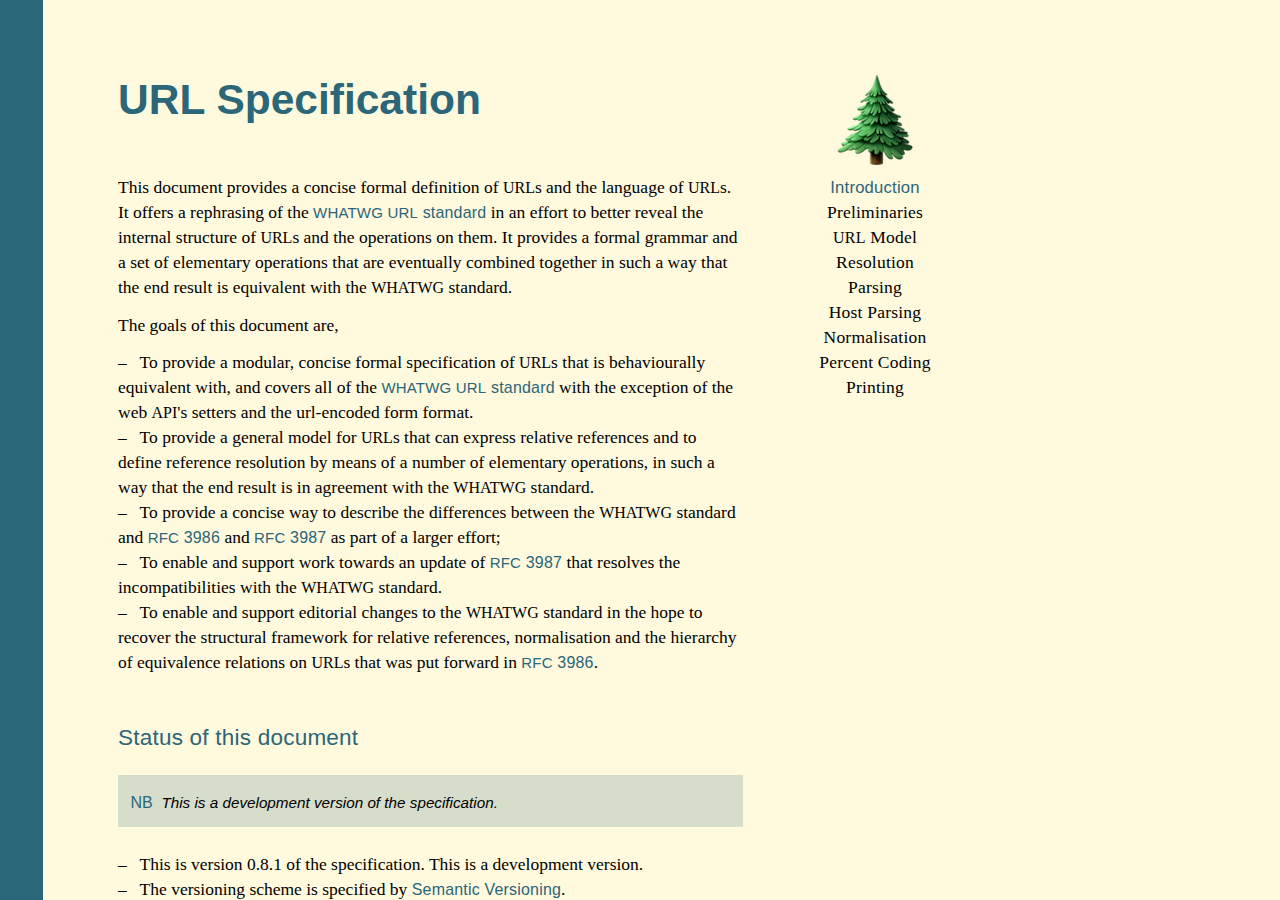
==== index.html @ 87f45e00 "Combine the loose and the strict URL grammar" ====
<!DOCTYPE html>
<html lang="en" class="-debug">
<head>
  <meta charset="utf-8">
  <meta http-equiv="x-ua-compatible" content="ie=edge">
  <meta name="viewport" content="initial-scale=1, shrink-to-fit=no, user-scalable=no">
  <title>URL Specification</title>
  <link rel="stylesheet" href="style/base.css">
  <link rel="stylesheet" href="style/style.css">
  <script src="lib/specurl.min.js"></script>
  <script src="scripts/main.js"></script>
</head>
<body>


<header>
  <hgroup>
    <h2 class=toc-exclude><!----></h2>
  </hgroup>
</header>


<div id=tools>
  <div id=menu>
    <a id=icon href=#url-specification>🌲</a>
    <ul>
      <li><a href=#url-specification>Introduction</a></li>
      <li><a href=#preliminaries>Preliminaries</a></li>
      <li><a href=#url-model><span class=url>URL</span> Model</a></li>
      <li><a href=#reference-resolution >Resolution</a></li>
      <li><a href=#parsing>Parsing</a></li>
      <li><a href=#host-parsing >Host Parsing</a></li>
      <li><a href=#equivalences-and-normalisation >Normalisation</a></li>
      <li><a href=#percent-coding >Percent Coding</a></li>
      <li><a href=#printing>Printing</a></li>
    </ul>
  </div>
  <div id=tooltip></div>
</div>


<main>
<article>
<h1 id=url-specification>URL Specification</h1>


<!----------------------------->
<section class=-short>
<h2 class=toc-exclude style=display:none>URL Specification</h2>
<!----------------------------->
  <p>
    This document provides a concise formal definition of <span class=url>URL</span>s and
    the language of <span class=url>URL</span>s. It offers a rephrasing of the 
    <a href="https://url.spec.whatwg.org/"><abbr class=-caps>WHATWG URL</abbr>
      standard</a> in an effort to better reveal the internal structure of 
    <span class=url>URL</span>s and the operations on them.
    It provides a formal grammar and a set of elementary operations that are eventually
    combined together in such a way that the end result is equivalent with the
    <abbr class=-caps>WHATWG</abbr> standard. 

  <p class=-inbetween>
    The goals of this document are,

  <ul class=-prose>
    <li>
      To provide a modular, concise formal specification of
      <span class=url>URL</span>s that is behaviourally equivalent with, and 
      covers all of the <a href="https://url.spec.whatwg.org/"
      ><abbr class=-caps>WHATWG URL</abbr> standard</a> with the exception of
      the web <abbr class=-caps>API</abbr>'s setters and the url-encoded
      form format.
    <li>
      To provide a general model for <span class=url>URL</span>s that can
      express relative references and to define reference resolution by means
      of a number of elementary operations, in such a way that the end result is 
      in agreement with the <abbr class=-caps>WHATWG</abbr> standard.
    <li>
      To provide a concise way to describe the differences between the
      <abbr class=-caps>WHATWG</abbr> standard and 
      <a href="https://tools.ietf.org/html/rfc3986"><abbr class=-caps>RFC</abbr> 3986</a>
      and
      <a href="https://tools.ietf.org/html/rfc3987"><abbr class=-caps>RFC</abbr> 3987</a>
      as part of a larger effort;
    <li>
      To enable and support work towards an update of
      <a href="https://tools.ietf.org/html/rfc3987"><abbr class=-caps>RFC</abbr> 3987</a>
      that resolves the incompatibilities with the <abbr class=-caps>WHATWG</abbr> standard.
    <li>
      To enable and support editorial changes to the 
      <abbr class=-caps>WHATWG</abbr> standard in the hope to recover the
      structural framework for relative references, normalisation and the hierarchy of 
      equivalence relations on <span class=url>URL</span>s that was put forward in 
      <a href="https://tools.ietf.org/html/rfc3986"><abbr class=-caps>RFC</abbr> 3986</a>.
    <!-- <li>
      To provide the authors of the <abbr class=-caps>WHATWG</abbr> standard
      with a support document that is useful to them in their efforts to
      understand and standardise the behaviour of web browsers. -->
  </ul>
</section>


<!----------------------------->
<section class=-short>
<h2 class=toc-exclude>Status of this document</h2>
<!----------------------------->
  <p class=note>
    This is a development version of the specification. 

  <ul>
    <li>
      This is version 0.8.1 of the specification. This is a development 
      version. 
    <li>
      The versioning scheme is specified by
      <a href="https://semver.org/spec/v2.0.0.html">Semantic Versioning</a>.
    <li>
      This document is licensed under a
      <a href="https://creativecommons.org/licenses/by-sa/2.0/">
      Creative Commons - <abbr class=-caps>CC BY-SA</abbr> 2.0</a> license. 
    <li>
      The development of this specification can be discussed on
      <a href="https://github.com/alwinb/url-specification">GitHub</a>. 
    <li>
      There is a <a href="https://github.com/alwinb/spec-url">reference implementation</a>
      to accompany this specification. 
    <li>
      The reference implementation currently passes 630 out of the 632
      <span class=url>URL</span> constructor tests from the
      <a href=https://web-platform-tests.org>web-platform-tests</a>.
  </ul>
</section>


<!----------------------------->
<section class=-short>
<h2 class=toc-exclude>Structure of this document</h2>
<!----------------------------->
  <p>
    As of this writing, this document has a compact format that is focused specifically on
    the definition and specification of <span class=url>URL</span>s and operations on
    <span class=url>URL</span>s.

  <p class=-inbetween>
    The sections are laid out as follows.
  <ul id=toc>
    <!-- auto generated -->
  </ul>
</section>


<!----------------------------->
<section><h2>Preliminaries</h2>
<!----------------------------->
  <p>
    This section introduces basic concepts and notational conventions which are used
    throughout the rest of this document. 

  <h4>Sequences</h4>
  <p>
    This specification uses an algebraic notation for <i>sequence</i>s
    that makes no distinction between one-element sequences and their first
    element. It uses the following notation:

  <div class="dfn-scope -inbetween">
    <ul>
      <li>
        <dfn style=display:none>sequence</dfn>
        The empty sequence is denoted by ε. 
      <li>
        The concatenation of two sequences <var>S</var> and <var>T</var> is
        denoted by <var>S</var>・<var>T</var>. 
    </ul>

    <p style=margin-top:-.5rem>
      Furthermore, the notation
      <var>e</var> <b>:</b> <var>T</var> is used to denote the concatenation of a
      single-element <var>e</var> in front of a sequence <var>T</var>. 
  </div>    


  <p>
    The notation <var>e</var> <b>:</b> <var>T</var> may be used to inductively specify
    operations on sequences. For example, the length of a sequence is defined by 
    <dfn class=noindex>length</dfn> ε = 0 and
    <dfn class=noindex>length</dfn> (<var>e</var> <b>:</b> <var>T</var>) = 
    1 + <i>length</i> <var>T</var>.

  <p style=margin-top:-.5rem>
    Parentheses are used for disambiguation and as visual aides. Paired 
    parentheses are not part of a sequence-constructing operation. 

  <div class="dfn-scope +br">
    <h4>Components</h4>
    <p>
      <dfn style=display:none>type</dfn>
      The word <dfn>component</dfn> is used throughout this document to mean a
      tagged value, denoted by (<var>type</var> <var>value</var>), where
      <var>type</var> is taken from a predefined set of
      <dfn>component-type</dfn>s.
    The <i class=noindex>value</i> of a component may be a <i class=common>sequence</i>
    of components itself, in which case the component may be referred to as a
    <dfn>compound-component</dfn> for clarity.
    <!--and the components present in its value may be referred to as
    <dfn>sub-component</dfn>s.-->
    <!-- add to dfn index -->
    <!-- TODO I want to be able to add alt-name attributes to the dfn tags-->
    <div style=display:none><dfn>value</dfn></div>
  </div>
  <p>
    Both <i>component-type</i>s and their corresponding <i>component</i>-constructing operator are
    typeset in boldface. For example, <b class=noindex>scheme</b> denotes a <i>component-type</i>,
    whilst (<b class=noindex>scheme</b> <var>value</var>) denotes a
    <b class=noindex>scheme</b>-<i>component</i>. 
    Again, parentheses are used to disambiguate and as visual aides. They are not part of
    the <i class=common>component</i>-constructing operator. 
  <p>
    When a collection of <i class=common>component</i>s contains exactly one
    <i class=common>component</i> for a given <i class=common>component-type</i>,
    then the <i class=common>type</i> may be used as a reference to the
    <i class=common>component</i>'s
    <i class=common>value</i>. For example, given a <i class=common>sequence</i> of
    <i class=common>component</i>s
    S := (<b class=noindex>dir</b> <var>x</var>・<b
       class=noindex>file</b> <var>y</var>・<b 
       class=noindex>query</b> 
    <var>z</var>), the phrase
    &ldquo;the <b class=noindex>query</b> of S&rdquo; identifies the
    <i class=common>value</i> <var>z</var> whereas the phrase &ldquo;the
    <b class=noindex>query</b> <i class=common>component</i> of
    S&rdquo; identifies (<b class=noindex>query</b> <var>z</var>).


  <h4>Strings and Code-Points</h4>
    <p class=-br>
      For the purpose of this specification,
    <ul class=dfn-scope>
      <li>
        A <dfn>string</dfn> is a <i class=common>sequence</i> of
        <i>character</i>s.
      <li>
        A <dfn>character</dfn> is a single
        <a href="https://www.unicode.org/versions/latest/">Unicode</a>
        <i>code point</i>.
      <li>
        A <dfn>code point</dfn>, is a natural number
        <var>n</var> &lt; 17 × 2<sup>16</sup>.
      <li>
        The <dfn>empty string</dfn> is a <i class=common>sequence</i> of zero
        code points. It is denoted by ε. 
    </ul>
    <p>
      Code points are denoted by a number in <em>hexadecimal</em> notation
      preceded by <b class=noindex>u+</b>, in boldface. In addition, code points
      that correspond to <i class=common>printable <abbr
        class=-caps>ASCII</abbr> characters</i> are
      often denoted by their corresponding glyph, typeset in monospace and on a
      screened background.
      For example, <b>u+41</b> and <code>A</code> denote the same
      code point. Strings that contain only
      <i class=common>printable <abbr class=-caps>ASCII</abbr> characters</i>
      are often denoted as a connected sequence of glyphs, typeset likewise.
    <p>
      The <dfn class=common>printable <abbr
        class=-caps>ASCII</abbr> characters</dfn> are
      codepoints in the range <b>u+20</b> to <b>u+7E</b>, inclusive. Note that
      this includes the space <i class=common>character</i> <b>u+20</b>.


  <div class=dfn-scope>
  <h4>Character Sets</h4>
  <p>
    A <dfn>character-set</dfn> is a set of <i>character</i>s. 
    A <dfn>character-range</dfn> is the largest <i class=common>character-set</i> that
    includes a given least <i class=common>character</i> <var>c</var> and a greatest
    <i class=common>character</i> <var>d</var>.
    Such a <i>character-range</i> is denoted by
    <span class=-nowrap>{ <var>c</var>–<var>d</var> }.</span> 
    The union of e.g. <span class=-nowrap>{ <var>a</var>–<var>b</var> }</span>
    and <span class=-nowrap>{ <var>c</var>–<var>d</var> }</span>, is denoted by
    <span class=-nowrap>{ <var>a</var>–<var>b</var>, <var>c</var>–<var>d</var> }</span>,
    and this notation is generalised to <var>n</var>-ary unions. 
    Common <i class=common>character-set</i>s that are used throughout this document
    are defined below: 
  </div>

  <table class="grammar">
    <tr>
      <td><dfn>any</dfn> 
      <td> := 
      <td class=-nowrap> { <b>u+0</b>–<b>u+10FFFF</b> }
    <tr>
      <td><dfn>control-c0</dfn> 
      <td> := 
      <td class=-nowrap> { <b>u+0</b>–<b>u+1F</b> }
    <tr>
      <td><dfn>c0-space</dfn> 
      <td> := 
      <td class=-nowrap> { <b>u+0</b>–<b>u+20</b> }
    <tr>
      <td><dfn>printable-<abbr class=-caps>ASCII</abbr></dfn>
      <td> := 
      <td> { <b>u+20</b>–<b>u+7E</b> } — i.e. { <code><span 
        style=width:1ch;display:inline-block;padding:0> </span></code>–<code>~</code> }
    <tr>
      <td><dfn>octal-digit</dfn> 
      <td> := 
      <td class=-nowrap>{ <code>0</code>–<code>7</code> }
    <tr>
      <td><dfn>digit</dfn> 
      <td> := 
      <td class=-nowrap> { <code>0</code>–<code>9</code> }
    <tr>
      <td><dfn>hex-digit</dfn> 
      <td> := 
      <td><span class=-nowrap>{ <code>0</code>–<code>9</code>, 
        <code>A</code>–<code>F</code>,  <code>a</code>–<code>f</code> }</span>
    <tr>
      <td><dfn>digit-nonzero</dfn> 
      <td> := 
      <td> { <code>1</code>–<code>9</code> }
    <tr>
      <td><dfn>alpha</dfn> 
      <td> := 
      <td class=-nowrap> { <code>A</code>–<code>Z</code>,
        <code>a</code>–<code>z</code> }
    <tr>
      <td><dfn>del-c1</dfn> 
      <td> := 
      <td> { <b>u+7F</b>–<b>u+9F</b> }
    <tr>
      <td><dfn>control-c1</dfn> 
      <td> := 
      <td class=-nowrap> { <b>u+80</b>–<b>u+9F</b> }
    <tr>
      <td><dfn>latin-1</dfn> 
      <td> := 
      <td class=-nowrap> { <b>u+A0</b>–<b>u+FF</b> }
    <tr>
      <td><dfn>surrogate</dfn> 
      <td> := 
      <td class=-nowrap> { <b>u+D800</b>–<b>u+DFFF</b> }
    <tr>
      <td><dfn>non-char</dfn> 
      <td> := 
      <td> { <b>u+FDD0</b>–<b>u+FDEF</b> }
        ∪ { <var>c</var> | <var>c</var> in <i>any</i> and
           (<var>c</var> + 2) <b class=op>mod</b> 2<sup>16</sup>  ≤  1 }
    <tr>
      <td><dfn>base-char</dfn>
      <td> := 
      <td> <i>any</i> \ <i>control-c0</i> \ <i>del-c1</i> \ <i>surrogate</i> \ <i>non-char</i>
  </table>


  <h4>Grammars</h4>
  <p>
    The notation <var>name</var> ::= <var>expression</var> is used to define
    a production rule of a grammar, where the <dfn>expression</dfn> uses
    square brackets ( [ … ] ) <strong>for optional rules</strong>, a postfix
    star ( * ) for zero-or-more, a postfix plus ( + ) for one-or-more, an infix
    vertical line ( | ) for alternatives, monospaced type for literal
    <i class=common>string</i>s
    and an epsilon ( ε ) for the empty string. Parentheses are used for 
    grouping and disambiguation. 


  <h4>Pattern Testing</h4>
  <p>
    The shorthand notation <var>string</var> :: <var>rule</var> is used to
    express that a <i class=common>string</i> <var>string</var> can be
    generated by the production rule <var>rule</var> of a given grammar.
    <br>Likewise, the notation 
    <var>string</var> :: <var>expression</var> is used to express that 
    <var>string</var> can be generated by <var>expression</var>.

</section>


<!------------------------>
<section><h2>URL Model</h2>
<!------------------------>
<p>
  An <i><span class=url>URL</span></i> is a sequence of components that is
  subject to a number of additional constraints. The ordering of the components 
  in the sequence is analogous to the hierarchical syntax of an 
  <abbr class=-caps>URI</abbr> as described
  in <a href="https://tools.ietf.org/html/rfc3986#section-1.2.3">Hierarchical
  Identifiers</a> in <abbr class=-caps>RFC</abbr> 3986.
<p>
  It is important to stress the distinction between an
   <i><span class=url>URL</span></i> and an
   <i><span class=url>URL</span>-string</i>.
<br>
  <span class=dfn-scope>
    An <i class=url>URL</i> is a <em>structure</em>, indeed a special
    sequence of components, whereas an <dfn><span class=url>URL</span>-string</dfn>
    is a special kind of <i>string</i> that <em>represents</em> an
    <i class=url>URL</i></span>. Conversions between <i class=url>URL</i>s
  and <i class=common><span class=url>URL</span>-string</i>s are described in
  the sections <a href="#parsing">Parsing</a>
  and <a href="#printing">Printing</a>.

  <div class="dfn-scope +br">
  <h4>URL</h4>
    <p>
      An <dfn class=url>URL</dfn> is a <i>sequence</i> of
      <i>component</i>s that occur in ascending order by <i>component-type</i>,
      where <i class=noindex>component-type</i> is taken from
      the ordered set: 
    <p class="-center">
      <b>scheme</b> &lt; <b>authority</b> &lt; <b>drive</b>
      &lt; <b>path-root</b> &lt; <b>dir</b> &lt; <b>file</b>
      &lt; <b>query</b> &lt; <b>fragment</b>.
    <ul>
      <li>
        An <i class=url>URL</i> contains at most one
        <i class=common>component</i> per <i class=common>type</i>, 
        except for <b>dir</b> <i class=common>component</i>s, of which it may have
        any finite amount.
      <li class=dfn-scope><dfn style=display:none>path-root-constraint</dfn>
        If an <i class=url>URL</i> has an <b>authority</b> or a
        <b>drive</b> <i class=common>component</i>, and it has a <b>dir</b> or a
        <b>file</b> component, then it also has a <b>path-root</b>
        <i class=common>component</i>.
    </ul>
    </div>

    <div class="dfn-scope +br">
    <h4>Authority</h4>
    <p class=-br>
      An <dfn>Authority</dfn><dfn style=display:none>authority</dfn>
      is a sequence of components ordered by their type, taken from the ordered set:

    <p class="-center">
      <b>username</b> &lt; <b>password</b> &lt; <b>host</b> &lt; <b>port</b>.
    </div>

    <ul>
      <li>
        Authorities have at most one <i class=common>component</i> per
        <i class=common>type</i>.
      <li>
        If an Authority has a <b>password</b> <i class=common>component</i> then it
        also has a <b>username</b> <i class=common>component</i>.
      <li>
        If an Authority has a <b>username</b> or a <b>port</b>
        <i class=common>component</i> then it also has a <b>host</b>
        <i class=common>component</i>.
    </ul>

  <div class="dfn-scope +br">
    <h4>Host</h4>
    <p>
      A <dfn>Host</dfn> is either:
    <div><ul class=-inline>
      <li>
        An ipv6-address,
      <li>
        an opaque-host,
      <li>
        an ipv4-address, or
      <li>
        a domain-name.
    </ul></div>
  </div>

    <h4>URL components</h4>
    <p>
      Whenever present, the <i class=common>component</i>s of an <span class=url>URL</span>
      are subject to the following constraints:

    <ul>
      <li class=dfn-scope>
        <dfn style=display:none><b>scheme</b>-string</dfn>
        The <dfn><b>scheme</b></dfn> of an <i class=url>URL</i>
        is a <i class=common>string</i>
        <span class=rule><var>scheme</var> :: <i>alpha</i> (<i>alpha</i>
          | <i>digit</i> | <code>+</code> | <code>-</code>
          | <code>.</code>)*</span>.
      <li class=dfn-scope>
        The <dfn><b>authority</b></dfn> of an <i class=url>URL</i>
        is
        an <i>Authority</i>.
      <li class=dfn-scope>
        The <dfn><b>path-root</b></dfn> of an <i class=url>URL</i>
        is the <i class=common>string</i> <code>/</code>. 
      <li class=dfn-scope>
        The <dfn><b>drive</b></dfn> of an <i class=url>URL</i>
        is a
        <i class=common>string</i> <span class=-nowrap><var>drive</var> ::
          <i>alpha</i> (<code>:</code> | <code>|</code>)</span>.
      <li class=dfn-scope>
        The <dfn><b>file</b></dfn> of an <i class=url>URL</i>
        is a nonempty <i class=common>string</i>.
      <!-- <li>
        For all other components present, the components&rsquo; values are
        <i class=common>string</i>s. -->
      <li class=dfn-scope>
        The <dfn><b>host</b></dfn> of an <i>Authority</i> is a <i>Host</i>.
      <li class=dfn-scope>
        The <dfn><b>port</b></dfn> of an <i>Authority</i> is either ε 
        or a natural number <var>n</var> &lt; 2<sup>16</sup>.
      <li class=dfn-scope>
        For all other <i class=common>component</i>s present, the
        <i class=common>component</i>s' <i class=common>value</i>s
        are <i class=common>string</i>s.
    </ul>

    <ul style=display:none>
      <li class=dfn-scope>
        A <dfn><b>dir</b></dfn> component is a component (<b>dir</b> <var>name</var>)
        where <var>name</var> is a string.
      <li class=dfn-scope>
        The <dfn><b>query</b></dfn> of an <i class=url>URL</i>,
        is a string.
      <li class=dfn-scope>
        The <dfn><b>fragment</b></dfn> of an <i class=url>URL</i>,
        is a string.
    </ul>





  <h3>Types and Shapes</h3>

  <p>
    There is a further categorisation of <i class=url>URL</i>s that is used in 
    several of the operations that will be defined later. 

  <div class="dfn-scope +br">
  <h4>Web-URL</h4>
    <p class=-br>
      A <dfn>web-<span class=url>URL</span></dfn> is an
      <i class=url>URL</i> that has a <i>web-<b>scheme</b></i>.
      <!-- A <dfn>non-special <span class=url>URL</span></dfn> is an
      <span class=url>URL</span> that is not <i>special</i>. -->
      A <dfn>web-<b>scheme</b></dfn> is a <i class=common>string</i>
      <var>scheme</var> such that
      (lowercase <var>scheme</var>) :: <span class=rule>
        <code>http</code> | <code>https</code> | <code>ws</code> |
        <code>wss</code> | <code>ftp</code></span>.
  </div>

  <div class="dfn-scope +br">
  <h4>File-URL</h4>
    <p>
      A <dfn>file-<span class=url>URL</span></dfn> is an
      <i class=url>URL</i> that has a <i>file-<b>scheme</b></i>.
      A <dfn>file-<b>scheme</b></dfn> is a <i class=common>string</i>
      <var>scheme</var> such that
      <span class=rule>(lowercase <var>scheme</var>) :: <code>file</code></span>. 
  </div>


  <h3>Additional Constraints</h3>
    <p class=-br>
      If an <i class=url>URL</i> <var>url</var> has a <b>scheme</b> then 
      it is subject to two additional constraints:
    <ul>
      <li>
        If <var>url</var> is <strong>not</strong> a
        <i>file-<span class=url>URL</span></i> 
        then it must not have a <b>drive</b> <i class=common>component</i>.
      <li>
        If <var>url</var> <strong>is</strong> a 
        <i>file-<span class=url>URL</span></i>, and it has an <b>authority</b>,
        then it must either be empty or it must consist of a <b>host</b> component
        only.
    </ul>

  <h4>Valid URL</h4>
  <p>
    There is an additional number of soft constraints that must be met for
    an <i class=url>URL</i> in order to be called <dfn>valid</dfn>. 
    However, implementations must tolerate <i><span class=url>URL</span></i>s
    that are not <i>valid</i> as an error recovery strategy.
  <ul>
    <li>
      A valid <i class=url>URL</i> must not have a <b>username</b> or a
       <b>password</b> component. 
    <li>
      A valid <i class=url>URL</i> must not contain <i class=common>component</i>s
      that have <i class=common>value</i>s that contain
      invalid percent-encode sequences. 
  </ul>
  <p>
    Note that arbitrary <i class=common>code point</i>s are allowed in
    <i class=common>component</i> <i class=common>value</i>s
    unless explicitly specified otherwise. The restrictions on the code points
    in an <i><span class=url>URL</span>-string</i> and the definition of a
    <i>valid <span class=url>URL</span>-string</i> is discussed in 
    the <a href=#parsing>Parsing</a> section.

</section>


<!----------------------------------->
<section><h2>Reference Resolution</h2>
<!----------------------------------->

  <p>
    This section defines reference resolution operations that are analogous to the
    algorithms that are described in the chapter
    <a href="https://tools.ietf.org/html/rfc3986#section-5">Reference Resolution</a> of
    <abbr class=-caps>RFC</abbr> 3986. The operations that are defined in this section are
    used in a subsequent section to define a <em>parse-resolve-and-normalise</em>
    operation that accurately describes the behaviour of the
    &lsquo;<a href="https://url.spec.whatwg.org/#concept-basic-url-parser">basic
    <span class=url>URL</span> parser</a>&rsquo; as defined in the 
    <abbr class=-caps>WHATWG URL</abbr> standard.
  <p>
    Reference resolution as defined in this section does not involve
    <i><span class=url>URL</span>-string</i>s. It operates on <i class=url>URL</i>s as
    defined in the <a href=#url-model><span class=url>URL</span> Model</a> section above.
    In contrast with <abbr class=-caps>RFC</abbr> 3986 and with the
    <abbr class=-caps>WHATWG</abbr> standard, it does <strong>not</strong> do additional
    normalisation, which is relegated to the section
    <a href=#equivalences-and-normalisation>Equivalences and Normalisation</a> instead.


  <h3>Order and Prefix operations</h3>

  <p>
    A property that is particularly useful is the <i>order</i> of an <i class=url>URL</i>.
    Colloquially, the <i class=common>order</i> is the
    <i class=common>type</i> of the first <i class=common>component</i>
    of an <i class=url>URL</i>. The <i class=common>order</i>
    may be used as an argument to specify various prefixes of an
    <i class=url>URL</i>.

  <div class="dfn-scope +br">
  <h4>The Order of an <span class=url>URL</span></h4>
    <p class=-br>
      The <dfn>order</dfn> of an <i class=url>URL</i> (<dfn class=fn>ord</dfn>
      <var>url</var>) is
      defined to be:
    <ul>
      <li>
        <b>fragment</b> if <var>url</var> is the empty <i class=url>URL</i>.
      <li>
        The <i class=common>type</i> of its first <i class=common>component</i>
        otherwise.
    </ul>

  <h4>Order-Limited Prefix</h4>
    <p class=-br>
      The <dfn>order-limited prefix</dfn>
      (<var>url</var> <dfn class=op>upto</dfn> <var>order</var>)
      is defined to be <br>
      the <em>shortest</em> prefix of <var>url</var> that contains:
      <ul>
        <li>
          all <i class=common>component</i>s of <em>url</em> with a
          <i class=common>type</i> strictly
          smaller than <var>order</var> and
        <li>
          all <b>dir</b> <i class=common>component</i>s with a
          <i class=common>type</i> weakly smaller
          than <var>order</var>.
    </ul>
  </div>


  <h3>The Goto Operation</h3>

  <p>
    Based on the <i class=common>order</i> and the <i class=common>order-limited
    prefix</i> one can define a &ldquo;<i class=common>goto</i>&rdquo; operation that is
    analogous to the &ldquo;merge&rdquo; operation that is defined in the subsection
    <a href="https://tools.ietf.org/html/rfc3986#section-5.2.2">Transform References</a>
    of <abbr class=-caps>RFC</abbr> 3986.
    I have chosen the name &ldquo;goto&rdquo; to avert incorrect assumptions about
    commutativity. The operation is not commutative, but it is associative.

  <div class="dfn-scope">
  <h4>Goto</h4>
  <p>
    The <dfn>goto</dfn> operation
    <span class=-nowrap>(<var>url<sub>1</sub></var> <dfn class=op>goto</dfn>
     <var>url<sub>2</sub></var>)</span> is defined to return
     <br>
    the <em>shortest</em> <i class=url>URL</i> that has
    <var>url<sub>1</sub></var> <b class=fn>upto</b>
    (<b class=fn>ord</b> <var>url<sub>2</sub></var>) as a
    prefix and <var>url<sub>2</sub></var> as a postfix.
  </div>

  <h4>Goto Properties</h4>
  <p class=-br>
    The <i>goto</i> operation has a number of pleasing mathematical
    properties, as follows:
  <ul>
    <li>
      <i class=op>ord</i> (<var>url<sub>1</sub></var> <i class=op>goto</i>
        <var>url<sub>2</sub></var>) is the least type of
        {<i class=op>ord</i> <var>url<sub>1</sub></var>,
         <i class=op>ord</i> <var>url<sub>2</sub></var>}.
    <li>
      (<var>url<sub>1</sub></var> <i class=op>goto</i>
       <var>url<sub>2</sub></var>) <i class=op>goto</i>
       <var>url<sub>3</sub></var> = <var>url<sub>1</sub></var>
       <i class=op>goto</i> (<var>url<sub>2</sub></var> <i class=op>goto</i>
       <var>url<sub>3</sub></var>).
    <li>
      ε <i class=op>goto</i> <var>url<sub>2</sub></var> =
      <var>url<sub>2</sub></var>.
    <li>
      <var>url<sub>1</sub></var> <i class=op>goto</i> ε =
      <var>url<sub>1</sub></var> — if <var>url<sub>1</sub></var> does not
      have a <b>fragment</b>.
    <li>
      <var>url<sub>2</sub></var> is a postfix of (<var>url<sub>1</sub></var>
      <i class=op>goto</i> <var>url<sub>2</sub></var>).
  </ul>

  <p>
    Be aware that the <i>goto</i> operation does a bit more than 
    sequence concatenation. In some cases it creates a <b>path-root</b>
    component to satisfy the <i>path-root-constraint</i>
    of the <i class=url>URL</i> model. 
    For example, if <var>url<sub>1</sub></var> is the
    <i class=url>URL</i> represented by <code>//host</code> and <var>url<sub>2</sub></var>
    is the <i class=url>URL</i> represented by <code>foo/bar</code>
    then (<var>url<sub>1</sub></var> <i class=op>goto</i> <var>url<sub>2</sub></var>)
    is represented by <code>//host/foo/bar</code>, thus containing a <b>path-root</b> even
    though neither <var>url<sub>1</sub></var> nor <var>url<sub>2</sub></var> has one.
  </p>


  <h3>Forcing</h3>
  <p>
    There is an additional operation on <i class=url>URL</i>s that I have named <i>force</i>.
    The <i class=common>force</i> operation is used as a final step in the process of resolving a
    <i>web-<span class=url>URL</span></i> or a <i>file-<span class=url>URL</span></i>. 
    The operation ensures that the resulting <span class=url>URL</span> has a valid <b>authority</b>
    token and a <b>path-root</b> token. Note that it is possible for the force operation to fail for 
    <i>web-<span class=url>URL</span></i>s.
  </p>

  <div class="dfn-scope +br">
  <h4>Forced File URL</h4>
    <p class=-br>
      To <dfn>force</dfn> a <i>file-<span class=url>URL</span></i> <var>url</var>:
      <ul>
        <li>
          If <var>url</var> does not have an <b>authority</b> then set its
          <b>authority</b> component to (<b>authority</b> ε).
        <li>
          If <var>url</var> does not have a <b>drive</b> then set its 
          <b>path-root</b> component to (<b>path-root</b> <code>/</code>).
      </ul>
  </div>

  <div class="dfn-scope +br">
  <h4>Forced Web URL</h4>
    <p class=-br>
      To <dfn>force</dfn> a <i>web-<span class=url>URL</span></i>
      <var>url</var>:
      <ul>
        <li>
          Set the <b>path-root</b> component of <var>url</var> to
          (<b>path-root</b> <code>/</code>).
        <li>
          If <var>url</var> has an <b>authority</b> component and the
          <i>value</i> of the component is is not ε
          — then return.
        <li>
          Otherwise let <var>component</var> be the first <b>dir</b> or
          <b>file</b> <i class=common>component</i> whose value is not ε. 
          If no such <i class=common>component</i> exists, <strong>fail</strong>.
        <li> 
          Remove all <b>dir</b> or <b>file</b> <i class=common>component</i>s that
          precede <var>component</var> and remove <var>component</var> as well. 
        <li>
          Let <var>auth</var> be the <i>value</i> of <var>component</var> parsed as
          an <i>Authority</i> and set the <b>authority</b> of <var>url</var> to
          <var>auth</var>. If the value cannot be parsed as an <i>Authority</i>
          then <strong>fail</strong>.
      </ul>
  </div>

  <h4>Force Properties</h4>
  <p>
    The <i>force</i> operation lacks a number of nice properties with respect to the
    <i>goto</i> operation. The following equalities do not hold in general: 
  <table class=grammar>
    <tr>
      <td><i class=op>force</i> ((<i class=op>force</i> <var>url<sub>1</sub></var>)  
      <i class=op>goto</i>
      (<i class=op>force</i> <var>url<sub>2</sub></var>))
      <td> ≠ 
      <td><i class=op>force</i> (<var>url<sub>1</sub></var>  
      <i class=op>goto</i>
      <var>url<sub>2</sub></var>)
    <tr>
      <td><i class=op>force</i> ((<i class=op>force</i> <var>url<sub>1</sub></var>)  
      <i class=op>goto</i>
      <var>url<sub>2</sub></var>)
      <td> ≠ 
      <td><i class=op>force</i> (<var>url<sub>1</sub></var>  
      <i class=op>goto</i>
      <var>url<sub>2</sub></var>)
    <tr>
      <td><i class=op>force</i> (<var>url<sub>1</sub></var>  
      <i class=op>goto</i>
      (<i class=op>force</i> <var>url<sub>2</sub></var>))
      <td> ≠ 
      <td><i class=op>force</i> (<var>url<sub>1</sub></var>  
      <i class=op>goto</i>
      <var>url<sub>2</sub></var>)
  </table>


  <h3>Resolution</h3>

  <p>
    The subsection
    <a href="https://datatracker.ietf.org/doc/html/rfc3986#section-5.2.2"
    >Transform References</a> of <abbr class=-caps>RFC</abbr> 3986 specifies <em>two</em>
    variants of reference resolution. A generic, <em>strict</em> variant and an
    alternative <em>non-strict</em> variant. 
    This specification adds a third variant that is used to specify the behaviour of
    web-browsers.

    I have chosen to name the strict variant <i>generic resolution</i> and the
    <em>non-strict</em> variant <i>legacy resolution</i>, so that the words
    the words <em>strict</em> and <em>non-strict</em> can be used as modifiers
    later on. 

  <!--<p>
    As an example, consider resolving the <abbr class=-url>URL</abbr> represented by 
    <code>scheme:foo/bar</code> against the <abbr class=-url>URL</abbr> represented by 
    <code>scheme://host/</code>. If <i>legacy resolution</i> is used, then the
    <b>scheme</b> of the reference is ignored and the resolution results in 
    <code>scheme://host/foo/bar</code>. However, <i>generic resolution</i> results in
    <code>scheme:foo/bar</code> — notice that the result does nnot have an authority. -->

  <div class="dfn-scope +br" id="resolution">
    
    <div style=display:none>
      <dfn>resolution</dfn>
      <dfn>resolve</dfn>
      <dfn>generic resolution</dfn>
      <dfn>legacy resolution</dfn>
    </div>

    <h4>Generic Resolution</h4>
    <p>
      The <dfn>generic resolution</dfn>
      <span class=-nowrap>(<dfn class=op>generic-resolve</dfn> <var>url<sub>1</sub></var>
      <var>url<sub>2</sub></var>)</span> of
      an <span class=url>URL</span> <var>url<sub>1</sub></var> against
      an <span class=url>URL</span> <var>url<sub>2</sub></var> is defined to be
      <var>url<sub>2</sub></var> <i class=op>goto</i> <var>url<sub>1</sub></var>
      — if <var>url<sub>2</sub></var> has a <b>scheme</b> or <var>url<sub>1</sub></var>
      has a <b>scheme</b>. Otherwise resolution <strong>fails</strong>.

    <h4>Legacy Resolution</h4>
    <p class=-br>
      The <dfn>legacy resolution</dfn>
      <span class=-nowrap>(<dfn class=op>legacy-resolve</dfn> <var>url<sub>1</sub></var>
       <var>url<sub>2</sub></var>)</span> is defined to be the
       <i class=common>generic resolution</i>
      (<b class=op>generic-resolve</b> <var>~url<sub>1</sub></var> <var>url<sub>2</sub></var>)
      where <var>~url<sub>1</sub></var> is:

    <ul>
      <li>
        <var>url<sub>1</sub></var> with its <b>scheme</b> removed if both
          <var>url<sub>1</sub></var> and <var>url<sub>2</sub></var> have a <b>scheme</b>,
          and the <i class=common>value</i> of their <b>scheme</b>
          <i class=common>component</i>s case-insensitively compare equal, or
      <li>
        <em>url<sub>1</sub></em> itself otherwise.
    </ul>
  </div> <!-- Resolution -->

  <p>
    Based on the <i>generic resolution</i>, and the 
    <i>legacy resolution</i> and the <i>force</i> operations as defined above, it is now
    possible to define a reference resolution operation that can be used to characterise
    the behaviour that is specified in the <abbr class=-caps>WHATWG</abbr> standard. 
    
  <div class="dfn-scope +br" id="whatwg-resolution">

    <div style=display:none>
      <dfn>WHATWG-resolve</dfn>
      <dfn>WHATWG-resolution</dfn>
    </div>

    <h4><abbr class=-caps>WHATWG</abbr> Resolution</h4>

    <p class=-br>
      The <dfn><abbr class=-caps>WHATWG</abbr>-resolution</dfn> of
      <var>url<sub>1</sub></var> against <var>url<sub>2</sub></var> is defined as:

    <ul>
      <li>
        <i class=op>force</i> (<i class=op>legacy-resolve</i>
          <var>url<sub>1</sub></var> <var>url<sub>2</sub></var>)
        <ul>
          <li>
            if <var>url<sub>1</sub></var> is a <i>web-<span class=url>URL</span></i> or a
            <i>file-<span class=url>URL</span></i>, or
          <li>
            if <var>url<sub>1</sub></var> does not have a <b>scheme</b> and
            <var>url<sub>2</sub></var> is a <i>web-<span class=url>URL</span></i> or a
            <i>file-<span class=url>URL</span></i>;
        </ul>

      <li>
        <i class=op>generic-resolve</i>
          <var>url<sub>1</sub></var> <var>url<sub>2</sub></var>
        <ul>
          <li>
            if otherwise the first component of <var>url<sub>1</sub></var> is 
            a <b>scheme</b> or a <b>fragment</b>, or
          <li>
            if <var>url<sub>2</sub></var> has an <b>authority</b> or a <b>path-root</b>;
        </ul>
      <li>
        otherwise, the operation <strong>fails</strong>.
    </ul>

    <p>
      Any application of the <i>force</i> operation that modifies its input must issue a
      validation warning. If in the process of <i><abbr class=-caps>WHATWG</abbr>-resolution</i>
      either the <i>force</i> operation, or the internally used <i>generic resolution</i>
      operation <strong>fails</strong>, then the
      <i><abbr class=-caps>WHATWG</abbr>-resolution</i> <strong>fails</strong> as well.
  </div> <!-- WHATWG Resolution -->

</section>


<!------------------------>
<section><h2>Parsing</h2>
<!------------------------>
  <!--<ul>
    <li>
      An URL-string is a string that represents an URL.
    <li>
      There are strings that are not URL strings.
    <li>
      It is possible for a single URL to be represented by more than one URL
      string.
    <li>
      URL strings are further divided into valid URL strings and invalid URL
      strings.
  </ul>-->

  <p>
    Parsing is the process of converting an
    <i><span class=url>URL</span>-string</i> to an
    <i><span class=url>URL</span></i>. 
    <br>
    Parsing is stratified into the following phases:

  <ol>
    <li>Preprocessing.
    <li> Selecting a parser mode.
    <li> Parsing.
    <li> Decoding and parsing the host.
  </ol>

  <h3>Preprocessing</h3>
  <p>
    The appendix
    <a href=https://datatracker.ietf.org/doc/html/rfc3986#appendix-C>Delimiting a
    <abbr class=-caps>URI</abbr> in Context</a> of <abbr class=-caps>RFC</abbr> 3986 
    states that surrounding white-space should be removed from an
    <abbr class=-caps>URI</abbr> when it is extracted from its surrounding context. 
    The <abbr class=-caps>WHATWG</abbr> standard makes this more explicit and specifies a
    preprocessing step that removes removes specific control– and white-space–characters
    from the input string before parsing.

  <div class="dfn-scope +br">
  <h4>Preprocessing</h4>
  <p class=-br>
    Before parsing, the input string <var>input</var> must be preprocessed:
  <ol>
    <li>
      Remove all leading and trailing <i>c0-space</i>
      <i class=common>character</i>s from <var>input</var>.
    <li>
      Remove all <b>u+9</b> (tab), <b>u+A</b> (line-feed) and <b>u+D</b>
      (carriage-return) <i class=common>character</i>s from <var>input</var>.
  </ol>
  </div>


  <h3>Parser modes</h3>
  <p>
    Unfortunately, <i class=url>URL</i>-parsing depends on the
    <b>scheme</b> of the <i class=url>URL</i> being parsed. 
    As a consequence, scheme-less <i class=url>URL</i> parsing is ambiguous. 
    This can be resolved by explicitly specifying a <i>parser-mode</i>.
    The <i class=common>parser-mode</i> only influences how scheme-less
    <i class=url>URL</i>s are parsed.

  <div class="dfn-scope +br">
  <h4>Parser Mode</h4>
    <p>
      There are three distinct <dfn>parser-mode</dfn>s:
    <p class="-center">
      <dfn><b>web-mode</b></dfn>, 
      <dfn><b>file-mode</b></dfn>, and
      <dfn><b>generic-mode</b></dfn>.

    <p>
      The <dfn>parser-mode-for</dfn> an
      <i class=common><span class=url>URL</span>-string</i> <var>input</var>, given a
      fallback <i class=common>parser-mode</i> <var>supplied-mode</var> is then defined to be:
    <ul class=-inbetween>
      <li>
        <b>web-mode</b> — if <var>input</var> starts with a
        <i>web-<b>scheme</b></i> followed by <code>:</code>
      <li>
        <b>file-mode</b> — if <var>input</var> starts with a
        <i>file-<b>scheme</b></i> followed by <code>:</code>
      <li>
        <b>generic-mode</b> — if otherwise <var>input</var> starts with a
        <i><b>scheme</b>-string</i> followed by <code>:</code>
      <li>
        <var>supplied-mode</var> — otherwise.
    </ul>
  </div>

  <p>
    In practice, it is possible and advisable to begin parsing with a supplied
    <i class=common>parser-mode</i>, and to update the
    <i class=common>parser-mode</i> whilst parsing, as soon as a
    <i class=common>scheme</i> has been detected. 

  <h3>URL Grammar</h3>
    <p>
      This subsection specifies the grammar for <i><span class=url>URL</span>-string</i>s.
      Implementations must use this grammar for parsing <i><span class=url>URL</span></i>s
      from <i>string</i>s. The grammar is parameterised by a <i>parser-mode</i>.
      Specifically, the <i>auth-path</i> rule, the <i>authority</i> rule and the <i>s</i>
      rule have different versions for different <i class=common>parser-mode</i>s.

    <table class=grammar>
    <tr>
      <td>url 
      <td> ::= 
      <td> [ scheme <code>:</code> ] ( auth-path | path )
        [ <code>?</code> query ] [ <code>#</code> fragment ]

    <tr class=-inbetween>
      <td colspan=3>The auth-path rule in <b>web-mode</b> and in <b>generic-mode</b>:

    <tr>
      <td><dfn>auth-path</dfn> 
      <td> ::= 
      <td> <i>s</i> <i>s</i> authority [ path-root  path-rel ]

    <tr class=-inbetween>
      <td colspan=3>The auth-path rule in <b>file-mode</b>:

    <tr>
      <td><dfn>auth-path</dfn>
      <td> ::= 
      <td> auth-drive [ path-root  path-rel ]

    <tr>
      <td><dfn>auth-drive</dfn>
      <td> ::= 
      <td> [ <i>s</i> <i>s</i> authority<sub>ε</sub>] [ <i>s</i> ] drive
         |  <i>s</i> <i>s</i> authority [ <i>s</i> drive ]

    <!-- <tr>
      <td><dfn>authority</dfn>
      <td> ::=
      <td> ε  |  <i>host</i> -->

    <tr class=-inbetween>
      <td colspan=3>Rules for the authority and the path:

    <tr>
      <td><dfn>authority</dfn> 
      <td> ::= 
      <td> ε  |  [ credentials <code>@</code> ] <i>host</i> [ <code>:</code> port ]

    <tr>
      <td><dfn>authority<sub>ε</sub></dfn> 
      <td> ::= <td> ε

    <tr>
      <td>credentials 
      <td> ::= 
      <td>username [ <code>:</code> password ]

    <tr>
      <td><dfn>path</dfn>
      <td> ::= 
      <td> [ path-root ]  path-rel

    <tr>
      <td><dfn>path-rel</dfn>
      <td> ::= 
      <td> ( dir <i>s</i> )* [ file ]

    <tr class=-inbetween>
      <td colspan=3>Rules for the components:

    <tr>
      <td>scheme 
      <td> ::= 
      <td> <i>alpha</i> (<i>alpha</i> | <i>digit</i>
        | <code>+</code> | <code>-</code> | <code>.</code>)*

    <tr>
      <td>username 
      <td> ::= 
      <td> ( <i>pcts</i> | <i>uchar</i> )*

    <tr>
      <td>password 
      <td> ::= 
      <td> ( <i>pcts</i> | <i>pchar</i> )*

    <tr>
      <td><dfn>host</dfn> 
      <td> ::= 
      <td> <code>[</code> <i>ip6-address</i> <code>]</code>  |  <i>opaque-host</i>

    <tr>
      <td><dfn>opaque-host</dfn> 
      <td> ::= 
      <td> ( <i>pcts</i> | <i>hchar</i> )+

    <tr>
      <td><dfn>port</dfn> 
      <td> ::= 
      <td> ε | <i>digit</i>+

    <tr>
      <td>drive 
      <td> ::= 
      <td> <i>alpha</i> (<code>:</code> | <code>|</code>)

    <tr>
      <td><dfn>path-root</dfn> 
      <td> ::= 
      <td> <i>s</i>

    <tr>
      <td>dir 
      <td> ::= 
      <td> ( <i>pcts</i> | <i>pchar</i> )*

    <tr>
      <td>file 
      <td> ::= 
      <td> ( <i>pcts</i> | <i>pchar</i> )+

    <tr>
      <td>query 
      <td> ::= 
      <td> ( <i>pcts</i> | <i>qchar</i> )*

    <tr>
      <td>fragment 
      <td> ::= 
      <td> ( <i>pcts</i> | <i>url-char</i> )*

    <tr class=-inbetween>
      <td colspan=3>Where <i>pcts</i> is defined as follows:

    <tr>
      <td><dfn>pcts</dfn> 
      <td> ::= 
      <td> <i>pct-encoded-bytes</i> | <i>pct-invalid</i>

    <tr class=-inbetween>
      <td colspan=3>The rules are based on the following character-sets:

  <tr>
    <td><dfn>url-char</dfn> 
    <td> := <td> <i>any</i> \ <nowrap>{ <b>u+9</b>, <b>u+A</b>, <b>u+D</b> }</nowrap>

    <tr><td><dfn>uchar</dfn>
      <td> :=
      <td> <i>url-char</i> \  <i>s</i>  \
        <nowrap>{ <code>#</code>, <code>?</code>, <code>:</code> }</nowrap>

    <tr><td><dfn>hchar</dfn>
      <td> :=
      <td> <i>url-char</i> \  <i>s</i>  \
        { <code>#</code>, <code>?</code>, <code>:</code> , <code>@</code> }  \
        { <b>u+0</b>, 
        <code><span style=display:inline-block;width:1ch> </span></code>,
        <code>&lt;</code>, <code>&gt;</code>, <code>[</code>, <code>\</code>, <code>]</code>,
        <code>^</code>, <code>|</code> }

    <tr>
      <td><dfn>pchar</dfn>
      <td> := 
      <td> <i>url-char</i> \  <i>s</i>  \ <nowrap>{ <code>#</code>, <code>?</code> }</nowrap>

    <tr>
      <td><dfn>qchar</dfn> 
      <td> := 
      <td class=-nowrap> <i>url-char</i> \ { <code>#</code> }

    <tr class=-inbetween>
      <td colspan=3>Where <i>s</i> depends on the <i>parser-mode</i>:

    <tr>
      <td><dfn>s</dfn> 
      <td> := 
      <td> { <code>/</code> }
         —  in <b>generic-mode</b>

    <tr>
      <td>s<dfn style=display:none>s</dfn>
      <td> := 
      <td> { <code>/</code>, <code>\</code> }
         —  otherwise
    </table>

  <h3>Strict URL Grammar</h3>

  <p>
    For an <span class=url>URL</span>-string</dfn> to be considered <dfn>valid</dfn>, it must
    conform to a more restricted grammar. The strict grammar is obtained by modifying the
    <i>auth-drive</i> and <i>pcts</i> rules and the <i>url-char</i> and <i>s</i> character-sets as follows:

  <table class=grammar>
    <tr>
      <td><dfn>auth-drive</dfn>
      <td> ::= 
      <td> <i>s</i> drive  |  <i>s</i> <i>s</i> authority  [ <i>s</i> drive ]
    <tr>
      <td><dfn>pcts</dfn> 
      <td> ::=
      <td> <i>pct-encoded-bytes</i>
         —  note the absence of <i>pct-invalid</i>

    <tr class=-inbetween>
      <td colspan=3>The rules are based on the following character-sets:
    <tr>
      <td><dfn>url-char</dfn> 
      <td> := 
      <td colspan=4> <i>base-char</i> \ <span class=-nowrap>{
        <code><span style=display:inline-block;width:1ch> </span></code>,</span>
        <code>"</code>,
        <code>#</code>,
        <code>%</code>,
        <code>&lt;</code>,
        <code>&gt;</code>,
        <code>[</code>,
        <code>\</code>,
        <code>]</code>,
        <code>^</code>,
        <code>`</code>,
        <code>{</code>,
        <code>|</code>,
        <code>}</code> }
  <tr>
    <td><dfn>s</dfn> 
    <td> := 
    <td> { <code>/</code> }
       —  in all modes.
  </table>



<h3>IPv6 Addresses</h4>

  <p class=todo>
    Double check the following, and include it here

  <h4><abbr class=-caps>IP</abbr>v6 Address — Strict</h4>
  <p>
    An <abbr class=-caps>IP</abbr>v6 address-string is a representation
    of a natural number <var>n</var> &lt; 2<sup>128</sup> that is used as an identifier. 
    It is accurately described by the production rule <var>IPv6address</var>
    in the <a href=https://tools.ietf.org/html/rfc3986#section-3.2.2>Host
    section</a> of <abbr class=-caps>RFC</abbr> 3986. 

  <p>
    The <a href=https://url.spec.whatwg.org/#concept-ipv6-parser
    ><abbr class=-caps>IP</abbr>v6 address parser</a> in the
    <abbr class=-caps>WHATWG</abbr> standard however implies a more tolerant definition
    of <abbr class=-caps>IP</abbr>v6 address-strings. 

  <h4>IPv6 Address — loose</h4>
  <div class=todo>
  </div>


  <div class=todo>
    There are additional, semantic constraints on the ipv4-address, ipv6-address
    and the port. 
  </div>

  <!-- <h3>URL Model</h3>
  <div class=todo>
    The grammar and the model, are very closely related.
    (So close even that I'm pondering if I can merge them).
    If you record the use of each rule whose name corresponds to a component-type
    as a component, then you end up with an URL as defined in the Model section.
    With the port, being once exception, and the definition of a host needs
    a bit of work too.
  </div> -->


  <h3>A note about multiple slashes</h3>
    <p>
      Web browsers interpret any amount of slashes after a 
      <i>web-scheme</i> as  the start of the authority component. Consider
      the following <span class=url>URL</span>-strings:

    <div class=-inbetween><ol class=-inline>
      <li><code>http:foo/bar</code>
      <li><code>http:/foo/bar</code>
      <li><code>http://foo/bar</code>
      <li><code>http:///foo/bar</code>
    </ol>.</div>

    <p>
      Web browsers treat all these examples as equivalent to
      <code>http://foo/bar</code>.
      It is tempting to try to express this behaviour on the level of the
      grammar. For example one might consider using the following rule:

    <p class="-inbetween -center">auth-path  ::= 
      <i>s</i>* <i>authority</i>
        [ <i>path-root</i> [ dir <i>s</i> ]* [ file ] ]

    <p>
      However, the examples above <em>do</em> behave differently with 
      respect to reference resolution. For example, if they are resolved 
      against the <i>base-<span class=url>URL</span></i> that is represented by
      <code>http://host/</code>, then the results are as follows:

    <div class=-inbetween><ol class=-inline>
      <li><code>http://host/foo/bar</code>
      <li><code>http://host/foo/bar</code>
      <li><code>http://foo/bar</code>
      <li><code>http://foo/bar</code>
    </ol>.</div>

    <p>
      As such, collapsing the multiples of slashes, cannot be expressed within 
      the grammar. Instead, the <i>force</i> operation as defined in the 
      section on <a href=#reference-resolution>Reference Resolution</a>
      implements this behaviour. 

</section>


<!------------------------------>
<section><h2>Host Parsing</h2>
<!------------------------------>

  <div class=note>
    This section still has to be written.
  </div>

  <div class=todo>
    <ul>
      <li>Percent decode.
      <li>Puny decode.
      <li>Apply IDNA/ Nameprep normalisation.
      <li>Detect and interpret IPv4 addresses.
      <li>Err on 'forbidden host codepoints'.
    </ul>
  </div>

  <h4>IPv4 Address</h4>
  <p>
    An IPv4 address-string consists of one up to four dot-separated numbers with
    an optional trailing dot. The numbers may use decimal, octal or hexadecimal
    notation, as follows:

  <table class=grammar>
    <tr><td><dfn>ip4-address </dfn>
      <td> ::=
      <td> num
          [<code>.</code> num
          [<code>.</code> num
          [<code>.</code> num ] ] ]
          [<code>.</code>]
    <tr><td><dfn>num</dfn> 
      <td> ::=
      <td> num-dec | num-oct | num-hex
    <tr><td><dfn>num-dec</dfn> 
      <td> ::= 
      <td> <code>0</code> | (<i>digit-nonzero</i> <i>digit</i>*)
    <tr><td>num-oct 
      <td> ::= 
      <td> <code>0</code> <i>octal-digit</i>*
    <tr><td>num-hex 
      <td> ::= 
      <td> (<code>0x</code> | <code>0X</code>) <i>hex-digit</i>*
  </table>

  <p>
    Note that <code>0x</code> is parsed as a hexadecimal number.
    (It will be interpreted as 0).

  <h4>IPv4 Address – Strict</h4>
  <p>
    A <em>valid</em> IPv4 address-string consists of four
    dot-separated numbers, <em>without</em> a trailing dot.
    The numbers must use decimal notation, as follows:
  
  <table class=grammar>
    <tr><td><dfn>ip4-address-strict</dfn> 
      <td> ::=
      <td>
          <i>num-dec</i> <code>.</code>
          <i>num-dec</i> <code>.</code>
          <i>num-dec</i> <code>.</code>
          <i>num-dec</i>
  </table>
<div class=todo>
  In addition, each of the components must represent a number n ≤ 255
</div>

</section>


<!--------------------------------------------->
<section><h2>Equivalences and Normalisation</h2>
<!--------------------------------------------->

<p>
  This section is analogous to the section
  <a href="https://tools.ietf.org/html/rfc3986#section-6.2">Normalization and 
  Comparison</a> of <abbr class=-caps>RFC</abbr> 3986. The
  <abbr class=-caps>RFC</abbr> however, does not <em>prescribe</em> a
  particular normal form. The <abbr class=-caps>WHATWG</abbr> standard
  does, however implicitly. 



<!-- <p>
  I think it is nice to define the equivalences via a congruence relation.
  The equations that follow in this section can be directed from left
  to right to obtain a set of terminating rewrite rules.
  An <i class=url>URL</i> is in normal form if no more rewrite rules can be
  applied.
<h4>Normalisation Function</h4>
<p>
  A <i>normalisation function</i> for <i class=url>URL</i>s is a function
  <var>norm</var> that respects the following equation. 
<table class=grammar>
  <tr>
    <td><var>norm</var> ((<var>norm</var> <var>url<sub>1</sub></var>)  
    <i class=op>goto</i>
    (<var>norm</var> <var>url<sub>2</sub></var>))
    <td> = 
    <td><var>norm</var> (<var>url<sub>1</sub></var>  
    <td><i class=op>goto</i>
    <td><var>url<sub>2</sub></var>)
</table>
-->


<h3>Path Segment Normalisation</h3>

<p>
  Path segment normalisation involves the interpretation of
  <i>dotted-segment</i>s. Colloquially, a single-dot segment has 
  the meaning of &ldquo;select the current directory&rdquo;
  whereas a double-dot segment has the meaning
  of &ldquo;select the parent directory&rdquo;. 
  Dotted segments are defined by the following rules, where
  the addition of <code>%2e</code> and <code>%2E</code> has been motivated
  by security concerns. Again this is in accordance with
  the <abbr class=-caps>WHATWG</abbr> standard.
</p>

<div class="dfn-scope +br">
<dfn style=display:none>dotted-segment</dfn>
<table class=grammar>
  <tr>
    <td><dfn>dot</dfn>
    <td> ::=
    <td colspan=10> <code>.</code> | <code>%2e</code> | <code>%2E</code>
  <tr>
    <td><dfn>dots</dfn> <td> ::= <td colspan=10> <i>dot</i>  <i>dot</i>
</table>
</div>

<p>
  Path equivalence is defined by the following equations.
  The equations must be exhaustively applied from left-to-right
  to normalise an <i class=url>URL</i>. 
</p>

<table class=grammar>
  <tr>
    <td><b>drive</b>  <var>x</var> <code>|</code>
    <td> ≈
    <td><b>drive</b>  <var>x</var> <code>:</code>
  <tr>
    <td><b>path-root</b> <code>/</code>・<b>dir</b> <var>y</var> 
    <td> ≈ <td><b>path-root</b> <code>/</code>
    <td> — <td> if <var>y</var> :: <i>dots</i>
  <tr>
    <td><b>path-root</b> <code>/</code>・<b>file</b> <var>y</var>
    <td> ≈ <td><b>path-root</b> <code>/</code>
    <td> — <td> if <var>y</var> :: <i>dots</i>
  <tr>
    <td><b>dir</b>  <var>x</var>
    <td> ≈ <td>ε <td>—<td> if <var>x</var> :: <i>dot</i></td>
  <tr>
    <td><b>file</b> <var>x</var>
    <td> ≈ <td>ε <td>—<td> if <var>x</var> :: <i>dot</i></td>
  <tr>
    <td><b>dir</b>  <var>x</var>・<b>dir</b> <var>y</var>
    <td> ≈ <td> ε                                
    <td> — <td> if <var>y</var> :: <i>dots</i> 
      and <strong>not</strong> <var>x</var> :: <i>dots</i>
  <tr>
    <td><b>dir</b>  <var>x</var>・<b>file</b> <var>y</var>
    <td> ≈ <td> ε                                
    <td> — <td> if <var>y</var> :: <i>dots</i> 
      and <strong>not</strong> <var>x</var> :: <i>dots</i>
</table>


<h3>Authority Normalisation</h3>
<p>
  Authority equivalence is defined by the following equations.
  Like path normalisation,
  the equations must be exhaustively applied from left-to-right
  to normalise an <i class=url>URL</i>. This has the same effect as removing
  any empty <b>port</b> or <b>password</b> component, and if the
  <span class=url>URL</span> does not have a <b>password</b> after that, 
  to also remove any empty <b>username</b> component. 
</p>

  <table>
    <!-- <tr><td><b>username</b> ε・<b>password</b> ε
      <td> ≈ <td>ε -->
    <tr><td><b>password</b> ε <td> ≈ <td> ε
    <tr><td><b>username</b> ε・<b>host</b> <var>h</var>
      <td> ≈ <td><b>host</b> <var>h</var>
    <tr><td><b>port</b> ε <td> ≈ <td>ε
  </table>

<h3>Scheme-Based Authority Normalisation</h3>
<p>
  If an <i class=url>URL</i> has a scheme, then a number of additional
  equivalences apply to the authority. Normalisation according to these rules
  involves the removal of <em>default</em> <b>port</b>s, and similarly, 
  removing the <b>host</b> from a <i>file-<span class=url>URL</span></i> if its
  <i class=common>value</i> is <code>localhost</code>. 

  <table id=scheme-based-normalisation>
    <tr>
      <td><b>scheme</b> <code>http</code> 
      <td>・<td><b>authority</b> (<var>xs</var>・<b>port</b> <code>80</code>)  
      <td> ≈ <td> <b>scheme</b> <code>http</code> 
      <td>・<td><b>authority</b> <var>xs</var>
    <tr>
      <td><b>scheme</b> <code>ws</code>   
      <td>・<td><b>authority</b> (<var>xs</var>・<b>port</b> <code>80</code>)  
      <td> ≈ <td> <b>scheme</b> <code>ws</code>   
      <td>・<td><b>authority</b> <var>xs</var>
    <tr>
      <td><b>scheme</b> <code>ftp</code>  
      <td>・<td><b>authority</b> (<var>xs</var>・<b>port</b> <code>21</code>)  
      <td> ≈ <td> <b>scheme</b> <code>ftp</code>  
      <td>・<td><b>authority</b> <var>xs</var>
    <tr>
      <td><b>scheme</b> <code>wss</code>  
      <td>・<td><b>authority</b> (<var>xs</var>・<b>port</b> <code>443</code>) 
      <td> ≈ <td> <b>scheme</b> <code>wss</code>  
      <td>・<td><b>authority</b> <var>xs</var>
    <tr>
      <td><b>scheme</b> <code>https</code>
      <td>・<td><b>authority</b> (<var>xs</var>・<b>port</b> <code>443</code>) 
      <td> ≈ <td> <b>scheme</b> <code>https</code>
      <td>・<td><b>authority</b> <var>xs</var>
    <tr>
      <td><b>scheme</b> <code>file</code> 
      <td>・<td><b>authority</b> (<b>host</b> <code>localhost</code>)          
      <td> ≈ <td> <b>scheme</b> <code>file</code> 
      <td>・<td><b>authority</b> ε
  </table>

  <p>
    These rules apply in combination with the following rule that states that
    <b>scheme</b> equivalence is case-insensitive. 
    <table>
      <tr>
        <td colspan=3><b>scheme</b> <var>scheme</var> 
        <td> ≈ 
        <td colspan=3><b>scheme</b> (lowercase <var>scheme</var>)
    </table>
</section>



<!----------------------------->
<section><h2>Percent Coding</h2>
<!----------------------------->

<p>
  This section is analogous to the section 
  <a href="https://tools.ietf.org/html/rfc3986#section-2">Characters</a> of
  <abbr class=-caps>RFC</abbr> 3986 and the section 
  <a href="https://url.spec.whatwg.org/#percent-encoded-bytes">Percent-encoded bytes</a>
  of the <abbr class=-caps>WHATWG</abbr> standard. 
  On an abstract level, <em>percent encoding</em> is a means to include characters in
  <i class=common>component</i> <i class=common>value</i>s that can not be used within
  <i><span class=url>URL</span>-string</i>s directly. 

<p>
  The <abbr class=-caps>WHATWG</abbr> standard <em>does not</em>
  specify the semantics of percent-encoded-bytes in the components of an
  <i class=url>URL</i> other than the <b>host</b>, and any
  percent-encoded bytes that are present in other components are <em>not</em> decoded.

<h4>Percent Encoded String</h4>
<p>
  The following defines the grammar for <dfn>percent-encoded–strings</dfn>. 
  It will be used in the subsection on percent-decoding.
</p>
<table class=grammar>
  <tr>
    <td>pct-encoded-string
    <td> ::=
    <td>( <i>pct-encoded-bytes</i>  |  <i>pct-invalid</i>  |  <i>uncoded</i> )*
  <tr>
    <td><dfn>pct-encoded-bytes</dfn>
    <td> ::=
    <td> <i>pct-encoded-byte</i>+
  <tr>
    <td><dfn>pct-encoded-byte</dfn>
    <td> ::=
    <td> <code>%</code>  <i>hex-digit</i>  <i>hex-digit</i>
  <tr>
    <td><dfn>pct-invalid</dfn>
    <td> ::=
    <td> <code>%</code> [ <i>hex-digit</i> ]
  <tr>
    <td><dfn>uncoded</dfn>
    <td> ::=
    <td> <i>non-pct</i>+
  <tr>
    <td><dfn>non-pct</dfn>
    <td> ::=
    <td> <i>any</i> \ { <code>%</code> }
</table>

<p>
  There is
    an ambiguity in this grammar due to the overlap between
    <i>pct-encoded-byte</i>
    and <i>pct-invalid</i> combined with <i>uncoded</i>. 
    This must be resolved by using the <i>pct-encoded-byte</i> rule instead of
    the <i>pct-invalid</i> rule whenever possible.


<h3>Percent Decoding Strings</h3>

<p>
  Percent decoding of strings is stratified into the following phases. 
<ul>
  <li>
    Analysing the string into <i>pct-encoded-bytes</i>, <i>pct-invalid</i> and 
    <i>uncoded</i> parts according to the grammar in the previous subsection.
  <li>
    Converting the percent-coded-bytes to sequences of unicode characters,
    whilst leaving the <i>pct-invalid</i> and <i>uncoded</i> parts unmodified.
  <li>
    Recomposing the string.
</ul>

<div class=todo>
  Wrap this up. 
  Note that the decoding of the percent-coded-bytes must use UTF8. 
</div>


<h3>Percent Encoding Strings</h3>

<p>
  To <i>percent-encode</i> a <i class=common>string</i>, a set of 
  <i class=common>character</i>s must be provided as an argument to specify
  <em>which</em> <i class=common>character</i>s are to be
  <i>percent-encode</i>d. Such a set is called a <i>percent-encode-set</i>.

<h4>Percent Encode Set</h4>
  <p>
    A <dfn>percent-encode-set</dfn> is a subset of the
    <i class=common>printable-<abbr class=-caps>ASCII</abbr></i> characters
    that is used as a configuration argument to a
    <i>percent-encode</i> operation on <i>string</i>s.

<p class=note>
  This restricts the encode sets to printable ASCII. 
  Non-url codepoints must also be encoded, but it makes sense to mandate that
  and not make it configurable via the encode set, but this is work in progress. 
  <br>
  Furthermore, this needs to discuss the encoding override, which is only 
  allowed for the query; all other components must use UTF8.

<p class=todo>
  To <i>percent-encode</i> a given <i class=common>string</i> <var>string</var>,
  using a given <i class=common>percent-encode-set</i> <var>encode-set</var>,
  …


<h3>Percent Encoding URLs</h3>

<p>
  Percent encoding can be extended from <i class=common>string</i>s to
  <i class=url>URL</i>s by percent encoding the components' 
  <i class=common>value</i>s of an <i class=url>URL</i>. This means that instead
  of a single <i class=common>percent-encode-set</i>,
  a <i>percent-encode-profile</i> is required as an argument to the
  percent-encode-operation on <i class=url>URL</i>s.

<h4>Percent Encode Profile</h4>
  <p>
    A <dfn>percent-encode-profile</dfn> is a mapping that maps 
    each <i>component-type</i> in the set 
    { <b>username</b>, <b>password</b>, <b>host</b>, <b>dir</b>,
      <b>file</b>, <b>query</b>, <b>fragment</b> } 
    to a <i>percent-encode-set</i>. 
    A <i class=common>percent-encode-profile</i> is used as a configuration
    argument to the <i>percent-encode</i> operation on <i class=url>URL</i>s.

<div class="dfn-scope +br">
<h4>Percent Encode Profiles</h4>
  <p>
  There are <em>four</em> distinct <i class=common>percent-encode-profile</i>s 
  that are relevant for this specification. 
  They are specified by the following tables. A table can be selected by
  clicking on one of the profile names below. 
<p class=-center>
  <dfn onclick="encodeTable.show({})">generic</dfn>,
  <dfn onclick="encodeTable.show({special:true})">special</dfn>,
  <dfn onclick="encodeTable.show({minimal:true})">minimal</dfn> and
  <dfn onclick="encodeTable.show({special:true, minimal:true})">minimal-special</dfn>.
</div>

<div id=percent-encode-sets class=+br><table>
  <col>
  <colgroup span=8>
  <colgroup span=1>
  <colgroup span=7>
  <colgroup span=6>
  <colgroup span=5>
  <tr>
    <th>
    <th colspan=8><b>u+20</b>–<b>u+27</b>
    <th colspan=1><!-- <b>u+2F</b> -->
    <th colspan=7><b>u+3A</b>–<b>u+40</b>
    <th colspan=6><b>u+5B</b>–<b>u+60</b>
    <th colspan=5><b>u+7B</b>–<b>u+7E</b>
    <th>
</table>
</div>

<script>

  const encodedTypes = [/*'url', */'username', 'password', 'host', 'dir', 'file', 'query', 'fragment']

  class EncodeTableView {

    constructor () {
      this.div = document.getElementById ('percent-encode-sets')
      this.template = this.div.firstChild
    }

    show ({ special = false, minimal = false } = { }) {
      const table = this.template.cloneNode (true)
      this.div.innerHTML = ''
      this.div.append (table)
      for (let name of encodedTypes) {
        const _name = name === 'fragment' ? 'hash' : name
        const tr = $ ('tr', $('th', $('b', name, '  ')))
        for (let i=0x20; i<=0x7e; i++) {
          // remove 0-9, a-z, A-Z, '('-'.' and '$', '%' and '&'
          if ((i < 0x28 || i > 0x2e) && (i < 48 || i > 57) && (i < 65 || i > 90) && (i < 97 || i > 122)) {
            const _has = specurl.unstable.isInSet (i, { name:_name, minimal, special })
            const td = $('td', $('code', String.fromCharCode (i)))
              if (!_has) td.classList.add ('-screen')
              td.title = 'u+'+i.toString(16).toUpperCase ()
            tr.append(td)
          }
        }
        tr.append ($('td', '  '))
        table.append (tr)
      }
      let title = []
      if (minimal) title.push ('minimal')
      if (special) title.push ('special')
      title = title.join ('-')
      table.append ($('caption', title ? title : 'generic', ' ', 'percent encode profile'))
    }
  }

  const encodeTable = new EncodeTableView ()
  encodeTable.show ({ })

</script>

<p>
  Unfortunately, like parsing, the percent-encoding
  of <span class=url>URL</span>s as prescribed by the 
  <abbr class=-caps>WHATWG</abbr> standard, is scheme dependent. 
  The consequence is that for scheme-less <span class=url>URL</span>s,
  a <i class=common>percent-encode-profile</i> must be manually specified. 

<h4>Encode Profile Selection</h4>
  <p>
    The <i>percent-encode-profile-for</i> for a given <i class=url>URL</i>
    <var>url</var> and a default profile <var>fallback</var>
    is defined to be:
    <ul>
      <li>
        <i>special</i> — if <var>url</var> is a
        <i>file-<span class=url>URL</span></i> or if <var>url</var> is a
        <i>web-<span class=url>URL</span></i>,
      <li>
        <i>generic</i> — if otherwise <var>url</var> is a
        <i>base-<span class=url>URL</span></i>,
      <li>
        <i>minimal</i> — if otherwise <var>url</var> has a <b>scheme</b>, or
      <li>
        <var>fallback</var> — otherwise. 
    </ul>


<div class=todo>
  Wrap this up. 
</div>

</section>


<!------------------------->
<section><h2>Printing</h2>
<!------------------------->

<p>
  Printing is the process of converting an <i class=url>URL</i> to an
  <i><span class=url>URL</span>-string</i>. 
  To print an <span class=url>URL</span>, it must first be
  subjected to an additional normalisation operation, and it must be percent encoded
  as follows. 

<h4>Normalise for Printing</h4>
<p>
  If an <span class=url>URL</span> does <em>not</em> have a <b>drive</b> nor an <b>authority</b>
  but it <em>does</em> have an empty first <b>dir</b> component (<b>dir</b> ε) then it must be
  <dfn>normalised for printing</dfn> by inserting a component (<b>dir</b> <code>.</code>)
  immediately before its first <b>dir</b> component.

<p>
  This additional normalisation step is necessary because it is not possible to represent
  the affected <span class=url>URL</span>s as an <span class=url>URL</span>-string. 

<p>
  Consider for example the <span class=url>URL</span>
  (<b>path-root</b> <code>/</code>)・(<b>dir</b> ε)・(<b>file</b> <code>foo</code>). 
  Printing this <span class=url>URL</span> without an additional normalisation step
  would result in <code>//foo</code> which represents the <span class=url>URL</span> 
  (<b>authority</b> (<b>host</b> <code>foo</code>)) instead. 
  
<p class=todo>
  This is not sufficient. 
  There are similar issues around URLs with drive letters, which is an open issue. 
  
<ul>
  <li>
    To print to an <abbr class=-caps>ASCII</abbr>
    <i><span class=url>URL</span>-string</i>, 
    percent encode <i>any</i> \ <i>printable-<abbr class=-caps>ASCII</abbr></i>
  <li>
    Otherwise percent encode <i>control-c0</i>, <i>del-c1</i>, 
    <i>surrogate</i>s and <i>non-char</i>s. 
  <li>
    In addition percent encode a subset of 
    <i>printable-<abbr class=-caps>ASCII</abbr></i>, depending on the 
    <i class=common>component</i>, as indicated by the percent coding table. 
</ul>



<ul>
  <li>
    Let output be the empty string, then, for each of the
    <i class=common>component</i>s (<var>tag</var>, <var>value</var>) of
    <var>url2</var> in tree order, convert the <i class=common>component</i> to a
    <i class=common>string</i>, depending on its <i>type</i> according to the
    following table, and append it to the output.
</ul>

<table id=printer>
  <tr>
  <th><b>scheme</b>
  <th colspan=2><b>authority</b>
  <th><b>drive</b>
  <th><b>root</b>
  <th><b>dir</b>
  <th><b>file</b>
  <th><b>query</b>
  <th><b>fragment</b>
  <tr>
  <td><var>value</var> <code>:</code>
  <td><code>//</code><td><table>
    <tr><th colspan=2>credentials<th><b>host</b><th><b>port</b>
    <tr><td><table>
      <tr><th><b>user</b><th><b>pass</b>
      <tr><td><var>value</var><td><var> <code>:</code> value</var>
    </table><td><code>@</code>
      <td><var>value</var><td><var><code>:</code> value</var>
    </table>
  <td><code>/</code> <var>value</var>
  <td><code>/</code>
  <td><var>value</var> <code>/</code>
  <td><var>value</var>
  <td><code>?</code> <var>value</var>
  <td><code>#</code> <var>value</var>
</table>
</section>


<!------------------------->
<section><h2>Concluding</h2>
<!------------------------->

<p>This final section specifies the behaviour of a 
  <i>parse-resolve-and-normalise</i> operation that characterises the behaviour of the
  &lsquo;<a href="https://url.spec.whatwg.org/#concept-basic-url-parser">basic
  <span class=url>URL</span> parser</a>&rsquo;
  as described in the <abbr class=-caps>WHATWG URL</abbr> standard.

<div class=todo>
  It's easy!<br>
  parse-resolve-and-normalise (string, base) :=
  <ul>
  <li>preprocess string 
  <li>detect the parser mode, with the fallback mode as indicated by the base
  <li>parse the preprocessed string according to the grammar to obtain url1
  <li>force resolve url1 against base
  <li>normalise and percent encode the result. 
</ul>  
</div>

<div class=todo>
That results in an URL (model). 
One can then wrap around that to describe the URL class of web browsers:

<ul>
  <li>The href getter returns the printed URL.
  <li>The protocol getter returns the scheme + <code>:</code> or ε if absent.
  <li>The username and password getters return ε if absent or the value of the
    corresponding component otherwise
  <li>The host getter returns ε if absent, the value
    of the <b>host</b> if the port is absent, and the value
    of the <b>host</b> + <code>:</code> + the value of the <b>port</b> otherwise.
  <li>The hostname getter returns ε if the URL has no host, otherwise it returns the value
    of the <b>host</b>.
  <li>pathname (…)
  <li>The search getter returns ε if the URL has no <b>query</b>, otherwise it
    returns the value of the <b>query</b>. 
  <li>The hash getter returns returns ε if the URL has no <b>query</b>, 
    otherwise it returns the value of the <b>fragment</b>. 
</ul>

<p>
  Note that there is a loss of information about the structure of the URL. 
</div>

</section>
</article>
</main>
</body>
</html>
---- style/base.css ----
/* Vertical Rhythm
/* =============== */

html.debug {
  /* show the 1rem baseline rhythm */
  background:repeating-linear-gradient(
    to bottom,
    var(--bgcolor, #0000),
    var(--bgcolor, #0000) calc(1rem - 1px),
    #ccc calc(1rem - 1px),
    #ccc 1rem,
    var(--bgcolor, #0000) 1rem);
}

html.debug * {
  outline:1px solid rgba(0,0,0,.6);
  opacity:.9;
}

/* Establish a vertial rhythm by using
  one rem unit as a global line-height unit */

html {
  font-size:24px;
  font-size:var(--line-height-global, 24px);
  line-height:1;
  font-family:Sans-Serif;
  margin:0;
  padding:0;
}

body {
  font-size:16px;
  font-size:var(--font-size-body, 16px);
  line-height:1rem;
  margin:0;
  padding:0;
}

* {
  font-size:inherit;
  box-sizing:border-box;
  line-height:1rem;
}

/* Block elements followed by a blank line */
hr,p,ol,ul,dl,table,form,blockquote,pre,figure,img,video,canvas,h1,h2,section {
  display:block;
  margin-top:0;
  margin-bottom:1rem;
}

/* No extra line after :last-child */
hr:last-child,p:last-child,ol:last-child,ul:last-child,dl:last-child,table:last-child,form:last-child,blockquote:last-child,pre:last-child,figure:last-child,img:last-child,video:last-child,canvas:last-child,h1:last-child,h2:last-child {
  margin-bottom:0;
}

/* Block elements without extra line */
header,main,aside,article,footer,nav,div,dd,dt,fieldset,legend,figcaption,h3,h4,h5,h6,label {
  display:block;
  margin-top:0;
  margin-bottom:0;
}


/* CSS Micro framework
/* ============= */

.-br {
  margin-bottom:0;
}
.\+br {
  margin-bottom:1rem;
}
.\+br\/2 {
  margin-bottom:.5rem;
}
.-screen {
  opacity:.2;
}
.-inbetween {
  margin-top:-.5rem;
  margin-bottom:.5rem;
}
.-inbetween +.-inbetween {
  margin-top:.5rem;
}
tr.-inbetween {
  height:2rem;
}
.-nowrap, .-nobr {
  white-space:nowrap;
}
:not(table).-center {
  text-align:center;
}

/* Inline lists */

ol, ul {
  counter-reset: list-counter;
}
li {
  counter-increment: list-counter;
}
.-inline, ol.-inline, ul.-inline {
  display:inline;
}
.-inline > li {
  display:inline-block;
}
ol.-inline > li::before {
  content: counter(list-counter) '. ';
}
ul.-inline > li::before {
  content: '– ';
  margin-left:0;
}
.-inline > li::after {
  content:' ';
}
.-inline > li:last-child::after {
  content:none;
}
---- style/style.css ----
/* Colours
/* ============= */

:root {
  --acolor:#2B6679;
  --highlight:#2B667930;
  --bgcolor:#FFF9DE;
  --bgcolor-alpha:#FFFBDF00;
  --bg2:#EBDBB2;
  --screen:#CCBB9B66;
}

@media screen {
  html, header, #tools {
    background-color:var(--bgcolor);
  }
}

h1, h2, h3, h4, h5, h6 {
  color:var(--acolor);
}

a, a:hover, b:hover, i:hover  {
  color:var(--acolor);
}

code {
  background:var(--screen);
  border-radius:calc(3rem/25);
  padding:.05em .23em .11em .23em;
}

#menu a.-focus, #menu a:hover {
  color:var(--acolor);
}

::selection {
  background-color:var(--highlight);
  text-shadow:none;
}


/* Fonts
/* ===== */

/* 
font:
  [ [ <'font-style'> || <font-variant-css21> || <'font-weight'> || <'font-stretch'> ]?
    <'font-size'> [ / <'line-height'> ]? <'font-family'> ]
  | caption | icon | menu | message-box | small-caption | status-bar

where
  <font-variant-css21> = [ normal | small-caps ]
*/

:root {
  ---serif: 'Times New Roman', 'Times', 'Times New Roman', Serif;
  ---sans: Helvetica, Sans-Serif;
  ---mono: 'Hack', 'Monaco', 'Menlo', MonoSpace;
}

:root {
  --sans: calc(2rem/3)/1rem var(---sans);
  --sans-bold: bold calc(2rem/3)/1rem var(---sans);
  --sans-italic: italic calc(2rem/3)/1rem var(---sans);
  --serif: calc(2rem/3)/1rem var(---serif);
  --serif-bold: bold calc(2rem/3)/1rem var(---serif);
  --serif-italic: italic calc(2rem/3)/1rem var(---serif);
  --serif-bold-italic: bold italic calc(2rem/3)/1rem var(---serif);
  --mono: calc(2rem/3)/1rem var(---mono);
}

body {
  font:var(--serif);
}

h1 {
  font:var(--sans-bold);
}

h2, h3, h4 {
  font:var(--sans);
}

h2 {
  letter-spacing:0.01em;
}

h3 {
  font-variant:all-small-caps;
  letter-spacing:0.028em;
}

h4, a {
  font:var(--sans);
  letter-spacing:0.012em;
}

b {
  font:var(--sans-bold);
}

dfn, i, var, em {
  font:var(--serif-italic);
}

dfn, i, var, nowrap {
  white-space:nowrap;
}

.op, .fn, i.op, i.fn {
  font:var(--sans);
}

strong {
  font:var(--serif-bold);
}

strong em {
  font:var(--serif-bold-italic);
}

code, pre {
  font:var(--mono);
}

abbr, .url, .-caps {
  font-variant:small-caps;
  font-variant:all-small-caps;
  font-style:normal;
}

th {
  font-weight:unset;
}

#menu a {
  font:var(--serif);
}

#menu a.-focus {
  font:var(--sans);
}

:not(body, html) {
  font-size:inherit;
}


/* Typographic Scale
/* ============= */

html {
  font-size:25px; /* set the rem */
}

body {
  font-size:0.7rem;
}

h1 {
  font-size:1.7rem;
  line-height:2rem;
  margin-bottom:2rem;
}

h2 {
  margin-top:1rem;
  margin-bottom:1rem;
  font-size:.9rem;
}
section.-short {
  margin-bottom:2rem;
}
section {
  margin-bottom:5rem;
}
h3 {
  margin-top:2.25rem;
  margin-bottom:.75rem;
  font-size:.89rem;
}

h4 {
  font-size:0.914em;
  font-size:0.64rem;
}

sup, sub {
  font-size:.75em;
}

/* convert to inline-block
   this is a hack to prevent these items
   from increasing the line-box height  */

sub, sup, a, var, dfn, code, b, i, h4, em, strong, abbr, .-caps,
span.url, i.url, .-caps {
  line-height:0;
}


/* Page Layout
/* =========== */

:root {
  --spine:0;
  --left:1rem;
  --right:1rem;
  --width:25rem;
}

html, body, main, header, #tools {
  position:absolute;
  top:0;
  left:0;
  width:100vw;
  height:100vh;
  overflow:hidden;
}

main {
  overflow-y:auto;
}

header {
  height:3rem;
  width:100vw;
  z-index:100;
  padding:0;
}

header.-hidden {
  display:none;
}

main, header { /** The spine **/
  border-left:var(--spine) solid var(--acolor);
}

article, header hgroup {
  box-sizing:content-box;
  width:var(--width);
  margin:3rem var(--right) 8rem var(--left);
}

header hgroup {
  margin:0 var(--right) 0 var(--left);
  height:3rem;
  line-height:1rem;
}

header hgroup h2 {
  line-height:1rem;
  padding:1.46rem .25rem .5rem;
  border-bottom:0.04rem solid var(--acolor);
  margin:0 -0.25rem 0;
  white-space:nowrap;
}

#tools {
  left:31rem;
  height:100vh;
  width:8rem;
  z-index:100;
  padding:3rem 0 0 0;
  counter-reset: list-counter;
  display:none;
}

h1 {
  margin-top:-1rem;
}

/* Responsive Relayout
/* =================== */

@media (max-width:675px) {
  html {
    font-size:calc(100vw/27);
  }
}

@media (min-width:675px) {
  :root {
    --left:auto;
    --right:auto;
  }
}

@media (min-width: 775px) {
  :root {
    --spine:1.75rem;
    --left:2rem;
    --right:5rem;
  }
}
@media (min-width: 923px) {
  #tools {
    left:29rem;
    display:block;
  }
}

@media (min-width: 980px) {
  :root {
    --spine:1.75rem;
    --left:3rem;
    --right:5rem;
  }
  #tools { left:31rem }
}

/* Hide the spine */
@media print {
  :root { --spine:0 }
}





#menu, #menu ul {
  list-style:none;
  padding:0;
  margin:0;
  text-align:center;
}

#menu li::before {
  content:none;
}

#menu {
  margin-top:1rem;
}

#toc a, #menu a {
  font-family:var(--serif);
  font-size:inherit;
  color:unset;
}

#tooltip>* {
  width:8rem;
}

h1::before {
  /* For fragment references */
  display:block;
  content:'';
  height:3rem;
  margin-top:-3rem;
}

article h2::before {
  /* For fragment references */
  display:block;
  content:'';
  height:2rem;
  margin-top:-2rem;
}

#icon {
  display:block;
  font-size:3.5rem;
  line-height:3.5rem;
  height:4rem;
  margin-top:-1rem;
  margin-bottom:0;
  background:url(../icon.png) top center no-repeat;
  position:relative;
  text-indent:100vw;
  overflow:hidden;
}


/* Other Structural Devices
/* ======================== */

ul {
  padding:0 0 0 1em;
  list-style:none;
}

ol {
  padding:0;
  list-style-position:inside;
}

ul.-prose, ol.-prose {
  list-style-position:inside;
  padding:0;
}

ul.-prose > li::before {
  margin-left:0;
}

li > ul, li > ol {
  padding:0 0 0 1em;
}

ul > li::before {
  content:'–  ';
  margin-left:-1em;
}


h4, h4+p {
  display:inline;
}

article h4 + p::before {
  content:'|';
  padding:0 .18em;
}

article h4 + p::after {
  content:'';
  display:block;
  margin:0 0 1rem;
}

article h4 + p.-inbetween::after {
  margin:0 0 .5rem;
}

article h4 + p.-br::after {
  margin:0;
}


table td, table th {
  white-space:nowrap;
}

table {
  border-collapse:collapse;
}

td:nth-child(2n+2) {
  text-align:center;
  padding:0 .6em;
}


.todo, .note {
  font:var(--sans-italic);
  margin-bottom:1rem;
  padding:.5rem;
  background-color:var(--highlight);
  font-size:.61rem;
}
.note::before, .todo::before {
  content:'TODO ';
  color:var(--acolor);
  font:var(--sans);
  font-variant:small-caps;
  font-variant:all-small-caps;
  font-size:.9rem;
}
.note::before {
  content:'NB ';
}


/* Typography for Idioms
/* ===================== */

/* Using <i> For idioms */
/* Using <b> and <code> for constants */

b:hover, i:hover, dfn:hover, dfn.-focus {
  cursor:crosshair;
}

abbr, .url, .-caps {
  font-style:normal;
  font-size:1.3em;
}

/** Underlines **/

a {
  text-decoration:none;
}
dfn, i, a:hover {
/*  text-decoration:underline;*/
  background-image:linear-gradient(to top,
    #0001 0,
    currentColor 0, 
    currentColor calc(1rem/25), 
    #0000 calc(1rem/25));
    background-size:100% calc(1em);
    background-position:center;
    background-repeat:no-repeat;

  text-shadow:
    calc(2rem/25)  0 0 var(--bgcolor),
    calc(1rem/25)  0 0 var(--bgcolor),
    calc(1rem/50)  0 0 var(--bgcolor),
    calc(1rem/-50) 0 0 var(--bgcolor),
    calc(1rem/-25) 0 0 var(--bgcolor),
    calc(2rem/-25) 0 0 var(--bgcolor);
}

dfn:hover, dfn.-focus, dfn.-focus > dfn {
  text-shadow:none;
  border-radius:calc(3rem/25);
  padding:0 .15em 0 .15em;
  margin:0 -.15em 0 -.15em;
  background:var(--highlight);
}

i span.url {
  background:none;
  text-shadow:none;
}

a:hover, b:hover, i:hover {
  color:var(--acolor);
}

i.common, 
i.fn, i.op, i.url, *>span.url,
.rule dfn, .rule i, 
.grammar td:first-child i,
.grammar td:first-child dfn {
  font-style:normal;
  background:none;
  text-shadow:none;
}

i.noindex:hover, b.noindex:hover {
  cursor:text;
  color:unset;
}

i.noindex, a, abbr, .op, .fn, i.op, i.fn {
  background:none;
  text-shadow:none;
}

#toc a, #menu a {
  text-decoration:none;
}
#toc a:hover, #menu a:hover {
  color:var(--acolor);
}




/* Tooltip Grid
/* ============= */

#tooltip {
  word-spacing:-0.04em;
  text-align:center;
  font:var(--sans);
  font-size:.6rem;
  position:absolute;
  padding:0;
  opacity:1;
  transition:opacity 300ms;
  transition-delay:300ms;
}
#tooltip.-hidden {
  transition:opacity 100ms;
  transition-delay: 0ms;
  opacity:0;
}

#tooltip ul {
  padding:0;
}
#tooltip li {
  display:inline;
  padding:0;
}

#tooltip tr {
  display:block;
  width:auto;
}
#tooltip td {
  display:inline;
  white-space:normal;
}
#tooltip .\+br {
  display:block;
  margin-bottom:1rem;
}
#tooltip li::before {
  margin-left:0;
  padding:0;
  content:'(' counter(list-counter, lower-roman) ')';
  font:var(--serif);
  font-size:1.05em;
}
#tooltip li li::before {
  margin-left:0;
  padding:0;
  font:var(--serif);
  content:'(' counter(list-counter, lower-alpha) ')';
}
#tooltip br {
  display:none;
}
#tooltip p {
  min-height:1rem;
}  
#tooltip h4 {
 display:block;
 line-height:1rem;
  min-height:1rem;
 white-space:nowrap;
 font-size:calc(2rem/3);
 margin:0;
}
#tooltip h4 {
  margin-top:1rem;
}
#tooltip h4:first-child {
  margin-top:0rem;
}
#tooltip .-inbetween {
  margin-top:0;
  margin-bottom:0;
}
#tooltip h3 {
  margin-top:0;
}
#tooltip>li {
  list-style:none;
}


/* Specific elements
/* ================= */

#percent-encode-sets {
  caption-side: bottom;
}

#percent-encode-sets caption {
  margin-top:.5rem;
  margin-bottom:.5rem;
}

#percent-encode-sets colgroup:not(:first-child) {
  border-left:calc(1rem/25) solid #0002;
}

#percent-encode-sets tr:not(last-child) {
  border-bottom:calc(1rem/25) solid #0002;
}

#percent-encode-sets tr:first-child th * {
  font-size:.55rem;
}
#percent-encode-sets th:first-child {
  text-align:left;
}
#percent-encode-sets td {
  text-align:center;
  cursor:crosshair;
  padding:0;
}
#percent-encode-sets td code {
  text-align:center;
  display:block;
  margin:0;
  width:.63rem;
  height:calc(1rem - 5px);
  line-height:calc(1rem - 6rem/25);
  margin:calc(3rem/25) 0 calc(1rem/25) calc(4rem/25);
}
#percent-encode-sets td.-screen {
  opacity:.12;
  cursor:default;
  pointer-events:none;
}


#printer td, #printer th {
  padding:0 .5em;
  text-align:center;
  white-space:nowrap;
  vertical-align:bottom;
  border:calc(1rem/25) solid #0004;
  border-bottom:none;
  border-top:none;
}
#printer td {
  border:calc(1rem/25) solid #0004;
  border-top:none;
  border-bottom:none;
}
#printer td, #printer th {
  padding:0 .3em;
}
table#printer table {
  margin:-calc(1rem/25) calc(-.3em - 1rem/25);
}

#percent-encode-sets td.-screen code {
  user-select: none;
  -webkit-touch-callout: none; /* iOS Safari */
  -webkit-user-select: none; /* Safari */
  -ms-user-select: none; /* Internet Explorer/Edge */
}



/* Tweaks
/* ====== */

#percent-encode-sets {
  margin-left:-0.5ch;
}

td, .rule {
  white-space:nowrap;
}

#tools .rule {
  white-space:normal;
}

#scheme-based-normalisation td {
  padding:0;
}

#scheme-based-normalisation td:nth-child(4) {
  padding:0 1em 0 1em;
}

/* Tweaks - Manual font size adjust
/* ================================ */

a, a:hover {
  font-size:0.914em;
}

b {
  font-size:0.871em;
}

.op, .fn, i.op, i.fn {
  font-size:0.871em;
}

code {
  font-size:0.53rem;
}

/* Likewise, in tooltip
/* ==================== */

#tooltip em,
#tooltip var,
#tooltip dfn,
#tooltip dfn,
#tooltip i {
  font-size:1.1em;
}

#tooltip span.url,
#tooltip i.url,
#tooltip dfn.url,
#tooltip dfn .url,
#tooltip i .url {
  font-size:0.8rem;
}

#tooltip a,
#tooltip .fn,
#tooltip .op,
#tooltip b, #tooltip dfn>b {
  font-size:.59rem;
}

#tooltip code {
  font-size:0.88em;
}

/*...*/
.todo * {
  text-shadow:none;
}
.todo em,
.todo var,
.todo dfn,
.todo i, #tooltip .url {
  font-size:1.1em;
}
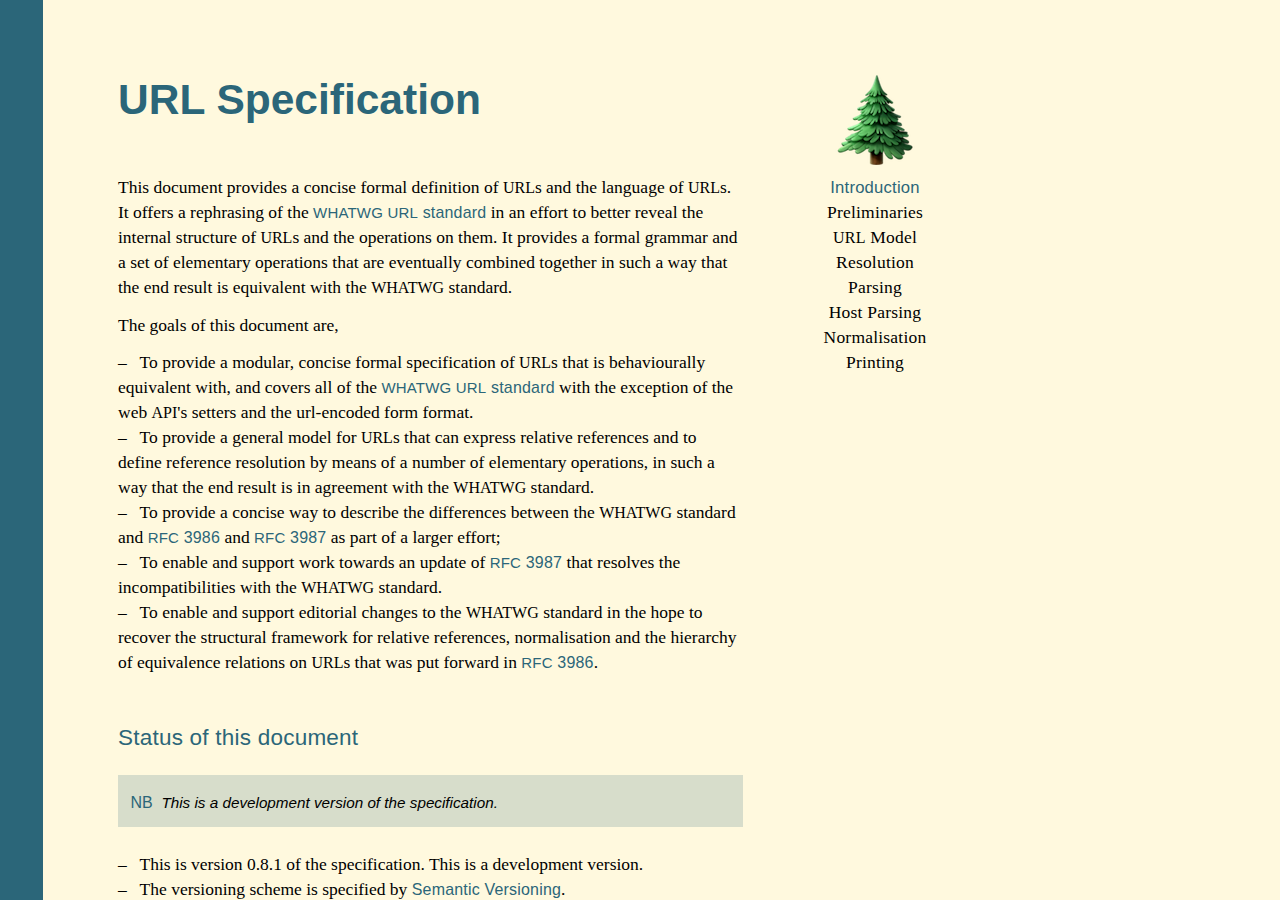
==== commit 7257052f: "Specify the percent-encode-set-for scheme-less URLs" ====
--- a/index.html
+++ b/index.html
@@ -31,7 +31,6 @@
       <li><a href=#parsing>Parsing</a></li>
       <li><a href=#host-parsing >Host Parsing</a></li>
       <li><a href=#equivalences-and-normalisation >Normalisation</a></li>
-      <li><a href=#percent-coding >Percent Coding</a></li>
       <li><a href=#printing>Printing</a></li>
     </ul>
   </div>
@@ -229,6 +228,8 @@
     <b class=noindex>query</b> <i class=common>component</i> of
     S&rdquo; identifies (<b class=noindex>query</b> <var>z</var>).
 
+
+  <h3>Strings and Grammars</h3>
 
   <h4>Strings and Code-Points</h4>
     <p class=-br>
@@ -372,6 +373,135 @@
     <br>Likewise, the notation 
     <var>string</var> :: <var>expression</var> is used to express that 
     <var>string</var> can be generated by <var>expression</var>.
+
+
+  <h3>Percent Coding</h3>
+
+  <p>
+    This subsection is analogous to the section 
+    <a href="https://tools.ietf.org/html/rfc3986#section-2.1">Percent-Encoding</a> of
+    <abbr class=-caps>RFC</abbr> 3986 and the section 
+    <a href="https://url.spec.whatwg.org/#percent-encoded-bytes">Percent-encoded bytes</a>
+    of the <abbr class=-caps>WHATWG</abbr> standard. 
+    <!--On an abstract level, <em>percent encoding</em> is a means to include characters in
+    <i class=common>component</i> <i class=common>value</i>s that can not be used within
+    <i><span class=url>URL</span>-string</i>s directly.-->
+
+
+  <h4>Bytes</h4>
+    <p class=-br>
+      For the purpose of this specification,
+    <ul class=dfn-scope>
+      <li>
+        A <dfn>byte</dfn> is a natural number
+        <var>n</var> &lt; 2<sup>8</sup>.
+      <li>
+        A <dfn>byte-sequence</dfn> is a <i>sequence</i> of
+        <i>byte</i>s.
+    </ul>
+  <div class=+br>
+
+  <h4>Percent Encoded Bytes</h4>
+    <p>
+      A non-empty <i>byte-sequence</i> may be <dfn>percent-encoded</dfn> as
+      a <i>string</i> by rendering each individual <i class=common>byte</i>
+      in two-digit hexadecimal notation, prefixed by <code>%</code>.
+    <table class="grammar dfn-scope">
+      <tr>
+        <td><dfn>pct-encoded-byte</dfn> 
+        <td> ::= 
+        <td class=-nowrap> <code>%</code> <i>hex-digit</i> <i>hex-digit</i>
+      <tr>
+        <td><dfn>pct-encoded-bytes</dfn> 
+        <td> ::= 
+        <td class=-nowrap><i>pct-encoded-byte</i>+
+    </table>
+  </div>
+
+  <h4>Percent Encoded String</h4>
+  <p>
+    A <dfn>percent-encoded–string</dfn> is a string that may have zero or more 
+    <i>percent-encoded</i>–<i>byte-sequence</i>s
+    embedded within, as follows:
+
+  <table class="grammar">
+    <tr>
+      <td>pct-encoded-string
+      <td> ::=
+      <td>( <i>pct-encoded-bytes</i>  |  <i>uncoded</i> )*
+    <tr>
+      <td><dfn>uncoded</dfn>
+      <td> ::=
+      <td> <i>non-pct</i>+
+    <tr>
+      <td><dfn>non-pct</dfn>
+      <td> :=
+      <td> <i>any</i> \ { <code>%</code> }
+  </table>
+  
+  <p>
+    The grammar above may be relaxed in situations where error recovery is desired. 
+    This is achieved by adding a <i>pct-invalid</i> rule as follows:
+  </p>
+
+  <table class=grammar>
+    <tr>
+      <td>pct-encoded-string
+      <td> ::=
+      <td>( <i>pct-encoded-bytes</i>  |  <i>pct-invalid</i>  |  <i>uncoded</i> )*
+    <tr>
+      <td><dfn>pct-invalid</dfn>
+      <td> ::=
+      <td> <nowrap><code>%</code> [ <i>hex-digit</i> ]</nowrap>
+  </table>
+
+  <p>
+    There is an ambiguity in the loose grammar due to the overlap between <i>pct-encoded-byte</i>
+    and <i>pct-invalid</i> combined with <i>uncoded</i>. The ambiguity must be resolved by using the
+    <i>pct-encoded-byte</i> rule instead of the <i>pct-invalid</i> rule wherever possible.
+
+  <h4>Percent Encoding</h4>
+  <p>
+    To <i>percent-encode</i> a <i class=common>string</i> <var>string</var> using a given
+    <i class=common>character-set</i> <var>encode-set</var>
+    …
+
+  <!-- <h4>Percent Encode Set</h4>
+    <p>
+      A <dfn>percent-encode-set</dfn> is a subset of the
+      <i class=common>printable-<abbr class=-caps>ASCII</abbr></i> characters
+      that is used as a configuration argument to a
+      <i>percent-encode</i> operation on <i>string</i>s.
+
+  <p class=note>
+    This restricts the encode sets to printable ASCII. 
+    Non-url codepoints must also be encoded, but it makes sense to mandate that
+    and not make it configurable via the encode set, but this is work in progress. 
+    <br>-->
+
+  <p class=todo>
+    Wrap this up. Furthermore, this needs to discuss the encoding override, which is only 
+    allowed for the query; all other components must use UTF8.
+
+  <h4>Percent Decoding</h4>
+  <p class=-br>
+    Percent decoding of strings is stratified into the following phases:
+  <ul>
+    <li>
+      Analyse the string as into <i>pct-encoded-bytes</i>, <i>pct-invalid</i> and <i>uncoded</i>
+      parts according to the <i>pct-encoded-string</i> grammar.
+    <li>
+      Convert the percent-coded-bytes to a <i>byte-sequence</i> and decode the byte sequence
+      to a <i>string</i> whilst leaving the <i>pct-invalid</i> and <i>uncoded</i> parts unmodified.
+    <li>
+      Recompose the string.
+  </ul>
+
+  <div class=todo>
+    Wrap this up. 
+    Note that the decoding of the percent-coded-bytes must use UTF8. 
+  </div>
+
 
 </section>
 
@@ -518,11 +648,29 @@
         is a string.
     </ul>
 
-
-
-
+  <p>
+    Note that arbitrary <i class=common>code point</i>s are allowed in
+    <i class=common>component</i> <i class=common>value</i>s
+    unless explicitly specified otherwise. The restrictions on the code points
+    in an <i><span class=url>URL</span>-string</i> is discussed in 
+    the <a href=#parsing>Parsing</a> section.
 
   <h3>Types and Shapes</h3>
+
+  <p>
+    There is an additional number of soft constraints that must be met for
+    an <i class=url>URL</i> in order to be called <i>valid</i>. 
+    However, implementations must tolerate <i><span class=url>URL</span></i>s
+    that are not <i>valid</i> as an error recovery strategy.
+
+  <div class="dfn-scope +br">
+  <h4>Valid URL</h4>
+    <p>
+      A <dfn>valid</dfn> <i class=url>URL</i> must not have a <b>username</b> or a
+      <b>password</b> component and it must not have <i class=common>component</i>s
+      that contain invalid percent-encode sequences. 
+  </div>
+
 
   <p>
     There is a further categorisation of <i class=url>URL</i>s that is used in 
@@ -551,46 +699,6 @@
       <var>scheme</var> such that
       <span class=rule>(lowercase <var>scheme</var>) :: <code>file</code></span>. 
   </div>
-
-
-  <h3>Additional Constraints</h3>
-    <p class=-br>
-      If an <i class=url>URL</i> <var>url</var> has a <b>scheme</b> then 
-      it is subject to two additional constraints:
-    <ul>
-      <li>
-        If <var>url</var> is <strong>not</strong> a
-        <i>file-<span class=url>URL</span></i> 
-        then it must not have a <b>drive</b> <i class=common>component</i>.
-      <li>
-        If <var>url</var> <strong>is</strong> a 
-        <i>file-<span class=url>URL</span></i>, and it has an <b>authority</b>,
-        then it must either be empty or it must consist of a <b>host</b> component
-        only.
-    </ul>
-
-  <h4>Valid URL</h4>
-  <p>
-    There is an additional number of soft constraints that must be met for
-    an <i class=url>URL</i> in order to be called <dfn>valid</dfn>. 
-    However, implementations must tolerate <i><span class=url>URL</span></i>s
-    that are not <i>valid</i> as an error recovery strategy.
-  <ul>
-    <li>
-      A valid <i class=url>URL</i> must not have a <b>username</b> or a
-       <b>password</b> component. 
-    <li>
-      A valid <i class=url>URL</i> must not contain <i class=common>component</i>s
-      that have <i class=common>value</i>s that contain
-      invalid percent-encode sequences. 
-  </ul>
-  <p>
-    Note that arbitrary <i class=common>code point</i>s are allowed in
-    <i class=common>component</i> <i class=common>value</i>s
-    unless explicitly specified otherwise. The restrictions on the code points
-    in an <i><span class=url>URL</span>-string</i> and the definition of a
-    <i>valid <span class=url>URL</span>-string</i> is discussed in 
-    the <a href=#parsing>Parsing</a> section.
 
 </section>
 
@@ -733,9 +841,9 @@
     There is an additional operation on <i class=url>URL</i>s that I have named <i>force</i>.
     The <i class=common>force</i> operation is used as a final step in the process of resolving a
     <i>web-<span class=url>URL</span></i> or a <i>file-<span class=url>URL</span></i>. 
-    The operation ensures that the resulting <span class=url>URL</span> has a valid <b>authority</b>
-    token and a <b>path-root</b> token. Note that it is possible for the force operation to fail for 
-    <i>web-<span class=url>URL</span></i>s.
+    The operation ensures that the resulting <span class=url>URL</span> has an <b>authority</b>
+    token and a <b>path-root</b> token. Note that it is possible for the force operations to
+    <strong>fail</strong>.
   </p>
 
   <div class="dfn-scope +br">
@@ -744,8 +852,11 @@
       To <dfn>force</dfn> a <i>file-<span class=url>URL</span></i> <var>url</var>:
       <ul>
         <li>
-          If <var>url</var> does not have an <b>authority</b> then set its
+          If <var>url</var> does <strong>not</strong> have an <b>authority</b> then set its
           <b>authority</b> component to (<b>authority</b> ε).
+        <li>
+          If otherwise the <b>authority</b> of <var>url</var> has a
+          <b>username</b> or a <b>port</b> then <strong>fail</strong>.
         <li>
           If <var>url</var> does not have a <b>drive</b> then set its 
           <b>path-root</b> component to (<b>path-root</b> <code>/</code>).
@@ -762,13 +873,11 @@
           Set the <b>path-root</b> component of <var>url</var> to
           (<b>path-root</b> <code>/</code>).
         <li>
-          If <var>url</var> has an <b>authority</b> component and the
-          <i>value</i> of the component is is not ε
-          — then return.
+          If <var>url</var> has a non-empty <b>authority</b> then return.
         <li>
           Otherwise let <var>component</var> be the first <b>dir</b> or
           <b>file</b> <i class=common>component</i> whose value is not ε. 
-          If no such <i class=common>component</i> exists, <strong>fail</strong>.
+          <br>If no such <i class=common>component</i> exists, <strong>fail</strong>.
         <li> 
           Remove all <b>dir</b> or <b>file</b> <i class=common>component</i>s that
           precede <var>component</var> and remove <var>component</var> as well. 
@@ -1596,131 +1705,35 @@
         <td> ≈ 
         <td colspan=3><b>scheme</b> (lowercase <var>scheme</var>)
     </table>
-</section>
-
-
-
-<!----------------------------->
-<section><h2>Percent Coding</h2>
-<!----------------------------->
+
+
+<h3>Percent Coding Normalisation</h3>
 
 <p>
-  This section is analogous to the section 
-  <a href="https://tools.ietf.org/html/rfc3986#section-2">Characters</a> of
-  <abbr class=-caps>RFC</abbr> 3986 and the section 
-  <a href="https://url.spec.whatwg.org/#percent-encoded-bytes">Percent-encoded bytes</a>
-  of the <abbr class=-caps>WHATWG</abbr> standard. 
-  On an abstract level, <em>percent encoding</em> is a means to include characters in
-  <i class=common>component</i> <i class=common>value</i>s that can not be used within
-  <i><span class=url>URL</span>-string</i>s directly. 
-
-<p>
-  The <abbr class=-caps>WHATWG</abbr> standard <em>does not</em>
-  specify the semantics of percent-encoded-bytes in the components of an
-  <i class=url>URL</i> other than the <b>host</b>, and any
-  percent-encoded bytes that are present in other components are <em>not</em> decoded.
-
-<h4>Percent Encoded String</h4>
-<p>
-  The following defines the grammar for <dfn>percent-encoded–strings</dfn>. 
-  It will be used in the subsection on percent-decoding.
-</p>
-<table class=grammar>
-  <tr>
-    <td>pct-encoded-string
-    <td> ::=
-    <td>( <i>pct-encoded-bytes</i>  |  <i>pct-invalid</i>  |  <i>uncoded</i> )*
-  <tr>
-    <td><dfn>pct-encoded-bytes</dfn>
-    <td> ::=
-    <td> <i>pct-encoded-byte</i>+
-  <tr>
-    <td><dfn>pct-encoded-byte</dfn>
-    <td> ::=
-    <td> <code>%</code>  <i>hex-digit</i>  <i>hex-digit</i>
-  <tr>
-    <td><dfn>pct-invalid</dfn>
-    <td> ::=
-    <td> <code>%</code> [ <i>hex-digit</i> ]
-  <tr>
-    <td><dfn>uncoded</dfn>
-    <td> ::=
-    <td> <i>non-pct</i>+
-  <tr>
-    <td><dfn>non-pct</dfn>
-    <td> ::=
-    <td> <i>any</i> \ { <code>%</code> }
-</table>
-
-<p>
-  There is
-    an ambiguity in this grammar due to the overlap between
-    <i>pct-encoded-byte</i>
-    and <i>pct-invalid</i> combined with <i>uncoded</i>. 
-    This must be resolved by using the <i>pct-encoded-byte</i> rule instead of
-    the <i>pct-invalid</i> rule whenever possible.
-
-
-<h3>Percent Decoding Strings</h3>
-
-<p>
-  Percent decoding of strings is stratified into the following phases. 
-<ul>
-  <li>
-    Analysing the string into <i>pct-encoded-bytes</i>, <i>pct-invalid</i> and 
-    <i>uncoded</i> parts according to the grammar in the previous subsection.
-  <li>
-    Converting the percent-coded-bytes to sequences of unicode characters,
-    whilst leaving the <i>pct-invalid</i> and <i>uncoded</i> parts unmodified.
-  <li>
-    Recomposing the string.
-</ul>
-
-<div class=todo>
-  Wrap this up. 
-  Note that the decoding of the percent-coded-bytes must use UTF8. 
-</div>
-
-
-<h3>Percent Encoding Strings</h3>
-
-<p>
-  To <i>percent-encode</i> a <i class=common>string</i>, a set of 
-  <i class=common>character</i>s must be provided as an argument to specify
-  <em>which</em> <i class=common>character</i>s are to be
-  <i>percent-encode</i>d. Such a set is called a <i>percent-encode-set</i>.
-
-<h4>Percent Encode Set</h4>
-  <p>
-    A <dfn>percent-encode-set</dfn> is a subset of the
-    <i class=common>printable-<abbr class=-caps>ASCII</abbr></i> characters
-    that is used as a configuration argument to a
-    <i>percent-encode</i> operation on <i>string</i>s.
-
-<p class=note>
-  This restricts the encode sets to printable ASCII. 
-  Non-url codepoints must also be encoded, but it makes sense to mandate that
-  and not make it configurable via the encode set, but this is work in progress. 
-  <br>
-  Furthermore, this needs to discuss the encoding override, which is only 
-  allowed for the query; all other components must use UTF8.
-
+  There is a natural notion of equivalence for percent-encoded-strings:
+  one could consider two percent-encoded strings to be equivalent if their
+  percent-decodings are equal. However, for <span class=url>URL</span>-components,
+  this notion of equivalence is too strong. 
+  
 <p class=todo>
-  To <i>percent-encode</i> a given <i class=common>string</i> <var>string</var>,
-  using a given <i class=common>percent-encode-set</i> <var>encode-set</var>,
-  …
-
-
-<h3>Percent Encoding URLs</h3>
-
-<p>
+  … RFC3986 specifies reserved characters to allow for additional,
+  application-specific interpretation. For reserved characters, one cannot assume that
+  they are equivalent to their percent-encoding.
+
+<!-- <p>
   Percent encoding can be extended from <i class=common>string</i>s to
   <i class=url>URL</i>s by percent encoding the components' 
   <i class=common>value</i>s of an <i class=url>URL</i>. This means that instead
   of a single <i class=common>percent-encode-set</i>,
   a <i>percent-encode-profile</i> is required as an argument to the
-  percent-encode-operation on <i class=url>URL</i>s.
-
+  percent-encode-operation on <i class=url>URL</i>s. -->
+
+<p>
+  The <abbr class=-caps>WHATWG</abbr> standard <em>does not</em> specify the semantics of
+  percent-encoded-bytes in the components of an <i class=url>URL</i> other than the <b>host</b>
+  at all, and any percent-encoded bytes that are present in other components are not
+  decoded. It <em>does</em> however specify sets of characters that must be <em>encoded</em>.
+  
 <h4>Percent Encode Profile</h4>
   <p>
     A <dfn>percent-encode-profile</dfn> is a mapping that maps 
@@ -1728,8 +1741,8 @@
     { <b>username</b>, <b>password</b>, <b>host</b>, <b>dir</b>,
       <b>file</b>, <b>query</b>, <b>fragment</b> } 
     to a <i>percent-encode-set</i>. 
-    A <i class=common>percent-encode-profile</i> is used as a configuration
-    argument to the <i>percent-encode</i> operation on <i class=url>URL</i>s.
+    <!-- A <i class=common>percent-encode-profile</i> is used as a configuration
+    argument to the <i>percent-encode</i> operation on <i class=url>URL</i>s. -->
 
 <div class="dfn-scope +br">
 <h4>Percent Encode Profiles</h4>
@@ -1811,31 +1824,32 @@
   Unfortunately, like parsing, the percent-encoding
   of <span class=url>URL</span>s as prescribed by the 
   <abbr class=-caps>WHATWG</abbr> standard, is scheme dependent. 
-  The consequence is that for scheme-less <span class=url>URL</span>s,
-  a <i class=common>percent-encode-profile</i> must be manually specified. 
 
 <h4>Encode Profile Selection</h4>
-  <p>
-    The <i>percent-encode-profile-for</i> for a given <i class=url>URL</i>
-    <var>url</var> and a default profile <var>fallback</var>
-    is defined to be:
-    <ul>
-      <li>
-        <i>special</i> — if <var>url</var> is a
-        <i>file-<span class=url>URL</span></i> or if <var>url</var> is a
-        <i>web-<span class=url>URL</span></i>,
-      <li>
-        <i>generic</i> — if otherwise <var>url</var> is a
-        <i>base-<span class=url>URL</span></i>,
-      <li>
-        <i>minimal</i> — if otherwise <var>url</var> has a <b>scheme</b>, or
-      <li>
-        <var>fallback</var> — otherwise. 
-    </ul>
-
-
+  <p class=-br>
+    The <i>percent-encode-profile-for</i> a given <i class=url>URL</i> is
+  <ul>
+    <li>
+      the <i>special</i> profile — if the <span class=url>URL</span> is a
+      <i>file-<span class=url>URL</span></i> or a <i>web-<span class=url>URL</span></i>,
+    <li>
+      the <i>special</i> profile — if the <span class=url>URL</span> does not have a <b>scheme</b>,
+    <li>
+      the <i>generic</i> profile — if otherwise the <span class=url>URL</span> has an
+      <b>authority</b> or a <b>path-root</b>, or
+    <li>
+      the <i>minimal</i> profile — otherwise.
+  </ul>
+
+
+<div class=note>
+  Note that these profiles do not lead to valid URL-strings after printing. 
+  This is as is specified by the WHATWG.
+</div>
 <div class=todo>
-  Wrap this up. 
+  I prefer renaming generic to normal, special to normal-special, add a valid profile, 
+  and change the minimal profile to be truly minimal, only encoding characters that would cause
+  reparse bugs. Furthermore. 
 </div>
 
 </section>
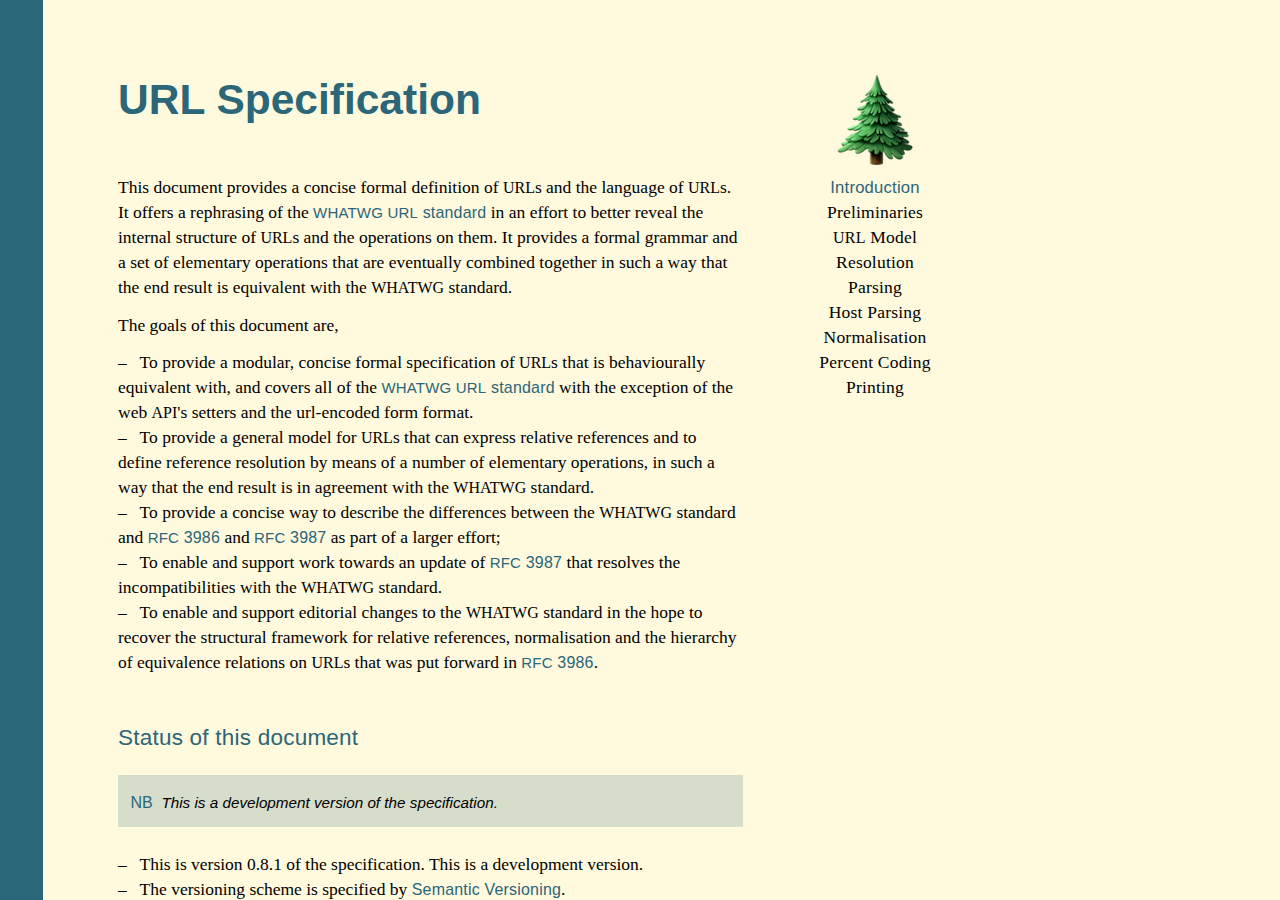
==== commit 44ea7e93: "Prepare release 0.8.1" ====
--- a/index.html
+++ b/index.html
@@ -31,6 +31,7 @@
       <li><a href=#parsing>Parsing</a></li>
       <li><a href=#host-parsing >Host Parsing</a></li>
       <li><a href=#equivalences-and-normalisation >Normalisation</a></li>
+      <li><a href=#percent-coding >Percent Coding</a></li>
       <li><a href=#printing>Printing</a></li>
     </ul>
   </div>
@@ -228,8 +229,6 @@
     <b class=noindex>query</b> <i class=common>component</i> of
     S&rdquo; identifies (<b class=noindex>query</b> <var>z</var>).
 
-
-  <h3>Strings and Grammars</h3>
 
   <h4>Strings and Code-Points</h4>
     <p class=-br>
@@ -373,135 +372,6 @@
     <br>Likewise, the notation 
     <var>string</var> :: <var>expression</var> is used to express that 
     <var>string</var> can be generated by <var>expression</var>.
-
-
-  <h3>Percent Coding</h3>
-
-  <p>
-    This subsection is analogous to the section 
-    <a href="https://tools.ietf.org/html/rfc3986#section-2.1">Percent-Encoding</a> of
-    <abbr class=-caps>RFC</abbr> 3986 and the section 
-    <a href="https://url.spec.whatwg.org/#percent-encoded-bytes">Percent-encoded bytes</a>
-    of the <abbr class=-caps>WHATWG</abbr> standard. 
-    <!--On an abstract level, <em>percent encoding</em> is a means to include characters in
-    <i class=common>component</i> <i class=common>value</i>s that can not be used within
-    <i><span class=url>URL</span>-string</i>s directly.-->
-
-
-  <h4>Bytes</h4>
-    <p class=-br>
-      For the purpose of this specification,
-    <ul class=dfn-scope>
-      <li>
-        A <dfn>byte</dfn> is a natural number
-        <var>n</var> &lt; 2<sup>8</sup>.
-      <li>
-        A <dfn>byte-sequence</dfn> is a <i>sequence</i> of
-        <i>byte</i>s.
-    </ul>
-  <div class=+br>
-
-  <h4>Percent Encoded Bytes</h4>
-    <p>
-      A non-empty <i>byte-sequence</i> may be <dfn>percent-encoded</dfn> as
-      a <i>string</i> by rendering each individual <i class=common>byte</i>
-      in two-digit hexadecimal notation, prefixed by <code>%</code>.
-    <table class="grammar dfn-scope">
-      <tr>
-        <td><dfn>pct-encoded-byte</dfn> 
-        <td> ::= 
-        <td class=-nowrap> <code>%</code> <i>hex-digit</i> <i>hex-digit</i>
-      <tr>
-        <td><dfn>pct-encoded-bytes</dfn> 
-        <td> ::= 
-        <td class=-nowrap><i>pct-encoded-byte</i>+
-    </table>
-  </div>
-
-  <h4>Percent Encoded String</h4>
-  <p>
-    A <dfn>percent-encoded–string</dfn> is a string that may have zero or more 
-    <i>percent-encoded</i>–<i>byte-sequence</i>s
-    embedded within, as follows:
-
-  <table class="grammar">
-    <tr>
-      <td>pct-encoded-string
-      <td> ::=
-      <td>( <i>pct-encoded-bytes</i>  |  <i>uncoded</i> )*
-    <tr>
-      <td><dfn>uncoded</dfn>
-      <td> ::=
-      <td> <i>non-pct</i>+
-    <tr>
-      <td><dfn>non-pct</dfn>
-      <td> :=
-      <td> <i>any</i> \ { <code>%</code> }
-  </table>
-  
-  <p>
-    The grammar above may be relaxed in situations where error recovery is desired. 
-    This is achieved by adding a <i>pct-invalid</i> rule as follows:
-  </p>
-
-  <table class=grammar>
-    <tr>
-      <td>pct-encoded-string
-      <td> ::=
-      <td>( <i>pct-encoded-bytes</i>  |  <i>pct-invalid</i>  |  <i>uncoded</i> )*
-    <tr>
-      <td><dfn>pct-invalid</dfn>
-      <td> ::=
-      <td> <nowrap><code>%</code> [ <i>hex-digit</i> ]</nowrap>
-  </table>
-
-  <p>
-    There is an ambiguity in the loose grammar due to the overlap between <i>pct-encoded-byte</i>
-    and <i>pct-invalid</i> combined with <i>uncoded</i>. The ambiguity must be resolved by using the
-    <i>pct-encoded-byte</i> rule instead of the <i>pct-invalid</i> rule wherever possible.
-
-  <h4>Percent Encoding</h4>
-  <p>
-    To <i>percent-encode</i> a <i class=common>string</i> <var>string</var> using a given
-    <i class=common>character-set</i> <var>encode-set</var>
-    …
-
-  <!-- <h4>Percent Encode Set</h4>
-    <p>
-      A <dfn>percent-encode-set</dfn> is a subset of the
-      <i class=common>printable-<abbr class=-caps>ASCII</abbr></i> characters
-      that is used as a configuration argument to a
-      <i>percent-encode</i> operation on <i>string</i>s.
-
-  <p class=note>
-    This restricts the encode sets to printable ASCII. 
-    Non-url codepoints must also be encoded, but it makes sense to mandate that
-    and not make it configurable via the encode set, but this is work in progress. 
-    <br>-->
-
-  <p class=todo>
-    Wrap this up. Furthermore, this needs to discuss the encoding override, which is only 
-    allowed for the query; all other components must use UTF8.
-
-  <h4>Percent Decoding</h4>
-  <p class=-br>
-    Percent decoding of strings is stratified into the following phases:
-  <ul>
-    <li>
-      Analyse the string as into <i>pct-encoded-bytes</i>, <i>pct-invalid</i> and <i>uncoded</i>
-      parts according to the <i>pct-encoded-string</i> grammar.
-    <li>
-      Convert the percent-coded-bytes to a <i>byte-sequence</i> and decode the byte sequence
-      to a <i>string</i> whilst leaving the <i>pct-invalid</i> and <i>uncoded</i> parts unmodified.
-    <li>
-      Recompose the string.
-  </ul>
-
-  <div class=todo>
-    Wrap this up. 
-    Note that the decoding of the percent-coded-bytes must use UTF8. 
-  </div>
-
 
 </section>
 
@@ -648,29 +518,11 @@
         is a string.
     </ul>
 
-  <p>
-    Note that arbitrary <i class=common>code point</i>s are allowed in
-    <i class=common>component</i> <i class=common>value</i>s
-    unless explicitly specified otherwise. The restrictions on the code points
-    in an <i><span class=url>URL</span>-string</i> is discussed in 
-    the <a href=#parsing>Parsing</a> section.
+
+
+
 
   <h3>Types and Shapes</h3>
-
-  <p>
-    There is an additional number of soft constraints that must be met for
-    an <i class=url>URL</i> in order to be called <i>valid</i>. 
-    However, implementations must tolerate <i><span class=url>URL</span></i>s
-    that are not <i>valid</i> as an error recovery strategy.
-
-  <div class="dfn-scope +br">
-  <h4>Valid URL</h4>
-    <p>
-      A <dfn>valid</dfn> <i class=url>URL</i> must not have a <b>username</b> or a
-      <b>password</b> component and it must not have <i class=common>component</i>s
-      that contain invalid percent-encode sequences. 
-  </div>
-
 
   <p>
     There is a further categorisation of <i class=url>URL</i>s that is used in 
@@ -699,6 +551,46 @@
       <var>scheme</var> such that
       <span class=rule>(lowercase <var>scheme</var>) :: <code>file</code></span>. 
   </div>
+
+
+  <h3>Additional Constraints</h3>
+    <p class=-br>
+      If an <i class=url>URL</i> <var>url</var> has a <b>scheme</b> then 
+      it is subject to two additional constraints:
+    <ul>
+      <li>
+        If <var>url</var> is <strong>not</strong> a
+        <i>file-<span class=url>URL</span></i> 
+        then it must not have a <b>drive</b> <i class=common>component</i>.
+      <li>
+        If <var>url</var> <strong>is</strong> a 
+        <i>file-<span class=url>URL</span></i>, and it has an <b>authority</b>,
+        then it must either be empty or it must consist of a <b>host</b> component
+        only.
+    </ul>
+
+  <h4>Valid URL</h4>
+  <p>
+    There is an additional number of soft constraints that must be met for
+    an <i class=url>URL</i> in order to be called <dfn>valid</dfn>. 
+    However, implementations must tolerate <i><span class=url>URL</span></i>s
+    that are not <i>valid</i> as an error recovery strategy.
+  <ul>
+    <li>
+      A valid <i class=url>URL</i> must not have a <b>username</b> or a
+       <b>password</b> component. 
+    <li>
+      A valid <i class=url>URL</i> must not contain <i class=common>component</i>s
+      that have <i class=common>value</i>s that contain
+      invalid percent-encode sequences. 
+  </ul>
+  <p>
+    Note that arbitrary <i class=common>code point</i>s are allowed in
+    <i class=common>component</i> <i class=common>value</i>s
+    unless explicitly specified otherwise. The restrictions on the code points
+    in an <i><span class=url>URL</span>-string</i> and the definition of a
+    <i>valid <span class=url>URL</span>-string</i> is discussed in 
+    the <a href=#parsing>Parsing</a> section.
 
 </section>
 
@@ -841,9 +733,9 @@
     There is an additional operation on <i class=url>URL</i>s that I have named <i>force</i>.
     The <i class=common>force</i> operation is used as a final step in the process of resolving a
     <i>web-<span class=url>URL</span></i> or a <i>file-<span class=url>URL</span></i>. 
-    The operation ensures that the resulting <span class=url>URL</span> has an <b>authority</b>
-    token and a <b>path-root</b> token. Note that it is possible for the force operations to
-    <strong>fail</strong>.
+    The operation ensures that the resulting <span class=url>URL</span> has a valid <b>authority</b>
+    token and a <b>path-root</b> token. Note that it is possible for the force operation to fail for 
+    <i>web-<span class=url>URL</span></i>s.
   </p>
 
   <div class="dfn-scope +br">
@@ -852,11 +744,8 @@
       To <dfn>force</dfn> a <i>file-<span class=url>URL</span></i> <var>url</var>:
       <ul>
         <li>
-          If <var>url</var> does <strong>not</strong> have an <b>authority</b> then set its
+          If <var>url</var> does not have an <b>authority</b> then set its
           <b>authority</b> component to (<b>authority</b> ε).
-        <li>
-          If otherwise the <b>authority</b> of <var>url</var> has a
-          <b>username</b> or a <b>port</b> then <strong>fail</strong>.
         <li>
           If <var>url</var> does not have a <b>drive</b> then set its 
           <b>path-root</b> component to (<b>path-root</b> <code>/</code>).
@@ -873,11 +762,13 @@
           Set the <b>path-root</b> component of <var>url</var> to
           (<b>path-root</b> <code>/</code>).
         <li>
-          If <var>url</var> has a non-empty <b>authority</b> then return.
+          If <var>url</var> has an <b>authority</b> component and the
+          <i>value</i> of the component is is not ε
+          — then return.
         <li>
           Otherwise let <var>component</var> be the first <b>dir</b> or
           <b>file</b> <i class=common>component</i> whose value is not ε. 
-          <br>If no such <i class=common>component</i> exists, <strong>fail</strong>.
+          If no such <i class=common>component</i> exists, <strong>fail</strong>.
         <li> 
           Remove all <b>dir</b> or <b>file</b> <i class=common>component</i>s that
           precede <var>component</var> and remove <var>component</var> as well. 
@@ -1158,15 +1049,26 @@
         [ <code>?</code> query ] [ <code>#</code> fragment ]
 
     <tr class=-inbetween>
-      <td colspan=3>The auth-path rule in <b>web-mode</b> and in <b>generic-mode</b>:
+      <td colspan=3>The auth-path and authority rules in <b>web-mode</b> and in <b>generic-mode</b>:
 
     <tr>
       <td><dfn>auth-path</dfn> 
       <td> ::= 
       <td> <i>s</i> <i>s</i> authority [ path-root  path-rel ]
 
+    <tr>
+      <td><dfn>authority</dfn> 
+      <td> ::= 
+      <td> ε  |  [ credentials <code>@</code> ] <i>host</i> [ <code>:</code> port ]
+
+    <tr>
+      <td>credentials 
+      <td> ::= 
+      <td>username [ <code>:</code> password ]
+
+
     <tr class=-inbetween>
-      <td colspan=3>The auth-path rule in <b>file-mode</b>:
+      <td colspan=3>The auth-path and authority rules in <b>file-mode</b>:
 
     <tr>
       <td><dfn>auth-path</dfn>
@@ -1179,27 +1081,17 @@
       <td> [ <i>s</i> <i>s</i> authority<sub>ε</sub>] [ <i>s</i> ] drive
          |  <i>s</i> <i>s</i> authority [ <i>s</i> drive ]
 
-    <!-- <tr>
-      <td><dfn>authority</dfn>
-      <td> ::=
-      <td> ε  |  <i>host</i> -->
-
-    <tr class=-inbetween>
-      <td colspan=3>Rules for the authority and the path:
-
     <tr>
       <td><dfn>authority</dfn> 
       <td> ::= 
-      <td> ε  |  [ credentials <code>@</code> ] <i>host</i> [ <code>:</code> port ]
-
+      <td> ε  |  <i>host</i>
     <tr>
       <td><dfn>authority<sub>ε</sub></dfn> 
       <td> ::= <td> ε
 
-    <tr>
-      <td>credentials 
-      <td> ::= 
-      <td>username [ <code>:</code> password ]
+
+    <tr class=-inbetween>
+      <td colspan=3>Rules for the path:
 
     <tr>
       <td><dfn>path</dfn>
@@ -1212,7 +1104,7 @@
       <td> ( dir <i>s</i> )* [ file ]
 
     <tr class=-inbetween>
-      <td colspan=3>Rules for the components:
+      <td colspan=3>This refers to the following rules:
 
     <tr>
       <td>scheme 
@@ -1223,12 +1115,12 @@
     <tr>
       <td>username 
       <td> ::= 
-      <td> ( <i>pcts</i> | <i>uchar</i> )*
+      <td> <i>uchar</i>*
 
     <tr>
       <td>password 
       <td> ::= 
-      <td> ( <i>pcts</i> | <i>pchar</i> )*
+      <td> <i>pchar</i>*
 
     <tr>
       <td><dfn>host</dfn> 
@@ -1238,7 +1130,7 @@
     <tr>
       <td><dfn>opaque-host</dfn> 
       <td> ::= 
-      <td> ( <i>pcts</i> | <i>hchar</i> )+
+      <td> <i>hchar</i>+
 
     <tr>
       <td><dfn>port</dfn> 
@@ -1258,64 +1150,25 @@
     <tr>
       <td>dir 
       <td> ::= 
-      <td> ( <i>pcts</i> | <i>pchar</i> )*
+      <td> <i>pchar</i>*
 
     <tr>
       <td>file 
       <td> ::= 
-      <td> ( <i>pcts</i> | <i>pchar</i> )+
+      <td> <i>pchar</i>+
 
     <tr>
       <td>query 
       <td> ::= 
-      <td> ( <i>pcts</i> | <i>qchar</i> )*
+      <td> <i>qchar</i>*
 
     <tr>
       <td>fragment 
       <td> ::= 
-      <td> ( <i>pcts</i> | <i>url-char</i> )*
+      <td> <i>any</i>*
 
     <tr class=-inbetween>
-      <td colspan=3>Where <i>pcts</i> is defined as follows:
-
-    <tr>
-      <td><dfn>pcts</dfn> 
-      <td> ::= 
-      <td> <i>pct-encoded-bytes</i> | <i>pct-invalid</i>
-
-    <tr class=-inbetween>
-      <td colspan=3>The rules are based on the following character-sets:
-
-  <tr>
-    <td><dfn>url-char</dfn> 
-    <td> := <td> <i>any</i> \ <nowrap>{ <b>u+9</b>, <b>u+A</b>, <b>u+D</b> }</nowrap>
-
-    <tr><td><dfn>uchar</dfn>
-      <td> :=
-      <td> <i>url-char</i> \  <i>s</i>  \
-        <nowrap>{ <code>#</code>, <code>?</code>, <code>:</code> }</nowrap>
-
-    <tr><td><dfn>hchar</dfn>
-      <td> :=
-      <td> <i>url-char</i> \  <i>s</i>  \
-        { <code>#</code>, <code>?</code>, <code>:</code> , <code>@</code> }  \
-        { <b>u+0</b>, 
-        <code><span style=display:inline-block;width:1ch> </span></code>,
-        <code>&lt;</code>, <code>&gt;</code>, <code>[</code>, <code>\</code>, <code>]</code>,
-        <code>^</code>, <code>|</code> }
-
-    <tr>
-      <td><dfn>pchar</dfn>
-      <td> := 
-      <td> <i>url-char</i> \  <i>s</i>  \ <nowrap>{ <code>#</code>, <code>?</code> }</nowrap>
-
-    <tr>
-      <td><dfn>qchar</dfn> 
-      <td> := 
-      <td class=-nowrap> <i>url-char</i> \ { <code>#</code> }
-
-    <tr class=-inbetween>
-      <td colspan=3>Where <i>s</i> depends on the <i>parser-mode</i>:
+      <td colspan=3>These rules are based on the following character-sets:
 
     <tr>
       <td><dfn>s</dfn> 
@@ -1327,29 +1180,174 @@
       <td>s<dfn style=display:none>s</dfn>
       <td> := 
       <td> { <code>/</code>, <code>\</code> }
-         —  otherwise
+         —  in <b>web-mode</b> and in <b>file-mode</b>
+
+
+    <tr><td><dfn>uchar</dfn>
+      <td> :=
+      <td> <i>any</i> \  <i>s</i>  \
+        { <code>#</code>, <code>:</code>, <code>?</code> }
+
+    <tr><td><dfn>hchar</dfn>
+      <td> :=
+      <td> <i>any</i> \ { <b>u+0</b>, <b>u+9</b>, <b>u+A</b>, <b>u+D</b>,
+        <code><span style=display:inline-block;width:1ch> </span></code>,
+        <code>#</code>, <code>/</code>, <code>:</code>, <code>&lt;</code>,
+        <code>&gt;</code>, <code>?</code>, <code>@</code>, <code>[</code>,
+        <code>\</code>, <code>]</code>, <code>^</code>, <code>|</code> }
+
+    <tr>
+      <td><dfn>pchar</dfn>
+      <td> := 
+      <td> <i>any</i> \  <i>s</i>  \ { <code>#</code>, <code>?</code> }
+
+    <tr>
+      <td><dfn>qchar</dfn> 
+      <td> := 
+      <td class=-nowrap> <i>any</i> \ { <code>#</code> }
+
     </table>
 
+
+  <p class=todo>
+    Double check the following, and include it here
+
+  <h4><abbr class=-caps>IP</abbr>v6 Address — strict</h4>
+  <p>
+    An <abbr class=-caps>IP</abbr>v6 address-string is a representation
+    of a natural number <var>n</var> &lt; 2<sup>128</sup> that is used as an identifier. 
+    It is accurately described by the production rule <var>IPv6address</var>
+    in the <a href=https://tools.ietf.org/html/rfc3986#section-3.2.2>Host
+    section</a> of <abbr class=-caps>RFC</abbr> 3986. 
+
+  <p>
+    The <a href=https://url.spec.whatwg.org/#concept-ipv6-parser
+    ><abbr class=-caps>IP</abbr>v6 address parser</a> in the
+    <abbr class=-caps>WHATWG</abbr> standard however implies a more tolerant definition
+    of <abbr class=-caps>IP</abbr>v6 address-strings. 
+
+  <h4>IPv6 Address — loose</h4>
+  <div class=todo>
+  </div>
+
+
+  <div class=todo>
+    There are additional, semantic constraints on the ipv4-address, ipv6-address
+    and the port. 
+  </div>
+
+
   <h3>Strict URL Grammar</h3>
 
   <p>
-    For an <span class=url>URL</span>-string</dfn> to be considered <dfn>valid</dfn>, it must
-    conform to a more restricted grammar. The strict grammar is obtained by modifying the
-    <i>auth-drive</i> and <i>pcts</i> rules and the <i>url-char</i> and <i>s</i> character-sets as follows:
+    The grammar in the previous subsection defines
+    <i><span class=url>URL</span>-string</i>s in general. 
+    In this subsection a number of amendments are made to arrive at a grammar
+    for <dfn>valid <span class=url>URL</span>-string</dfn>s. 
+    Implementations however, must tolerate 
+    <i><span class=url>URL</span>-string</i>s that are <em>not</em> <i>valid</i>
+    and they must use the grammar for <i><span class=url>URL</span>-string</i>s
+    as specified in the previous subsection for parsing <i class=url>URL</i>s.
 
   <table class=grammar>
     <tr>
+      <td>url-strict
+      <td> ::= 
+      <td> [ scheme <code>:</code> ] ( auth-path | path )
+        [ <code>?</code> query ] [ <code>#</code> fragment ]
+
+    <tr class=-inbetween>
+      <td colspan=3>The <i>auth-path</i> rule depends on the <i>parser-mode</i>:
+    <tr>
+      <td><dfn>auth-path</dfn>
+      <td> ::= 
+      <td>     auth-drive [ path-root  path-rel ]
+       —  in <b>file-mode</b>
+    <tr>
+      <td><dfn>auth-path</dfn> 
+      <td> ::= 
+      <td> <code>//</code> authority [ path-root  path-rel ]
+       —  in other modes
+    <tr>
       <td><dfn>auth-drive</dfn>
       <td> ::= 
-      <td> <i>s</i> drive  |  <i>s</i> <i>s</i> authority  [ <i>s</i> drive ]
-    <tr>
-      <td><dfn>pcts</dfn> 
-      <td> ::=
-      <td> <i>pct-encoded-bytes</i>
-         —  note the absence of <i>pct-invalid</i>
+      <td> <code>/</code> drive  |  <code>//</code> authority  [ <code>/</code> drive ]
 
     <tr class=-inbetween>
-      <td colspan=3>The rules are based on the following character-sets:
+      <td colspan=3>Rules for the authority and the path:
+
+    <tr>
+      <td><dfn>authority</dfn> 
+      <td> ::= 
+      <td> ε  |  <i>host</i>
+       —  in <b>file-mode</b>
+
+    <tr>
+      <td><dfn>authority</dfn> 
+      <td> ::= 
+      <td> ε  |  <i>host</i>  [ <code>:</code> port ]
+       —  in other modes
+
+    <tr>
+      <td><dfn>host</dfn> 
+      <td> ::= 
+      <td> <code>[</code> <i>ip6-address</i> <code>]</code>  |  <i>opaque-host</i>
+
+    <tr>
+      <td><dfn>path</dfn>
+      <td> ::= 
+      <td> [ path-root ]  path-rel
+
+    <tr>
+      <td><dfn>path-rel</dfn>
+      <td> ::= 
+      <td> ( dir <code>/</code> )* [ file ]
+
+    <tr class=-inbetween>
+      <td colspan=3>This refers to the following rules:
+
+    <tr>
+      <td><dfn>opaque-host</dfn> 
+      <td> ::= 
+      <td> (<i>pct</i> | <i>hchar</i>)+
+
+    <tr>
+      <td>drive 
+      <td> ::= 
+      <td> <i>alpha</i> <code>:</code>
+
+    <tr>
+      <td>path-root 
+      <td> ::= 
+      <td> <code>/</code>
+
+    <tr>
+      <td>dir 
+      <td> ::= 
+      <td> (<i>pct</i> | <i>pchar</i>)*
+
+    <tr>
+      <td>file 
+      <td> ::= 
+      <td> (<i>pct</i> | <i>pchar</i>)+
+
+    <tr>
+      <td>query 
+      <td> ::= 
+      <td> (<i>pct</i> | <i>url-char</i>)*
+    <tr>
+      <td>fragment 
+      <td> ::= 
+      <td> (<i>pct</i> | <i>url-char</i>)*
+
+    <tr>
+      <td><dfn>pct</dfn>
+        <td> ::=
+        <td> <code>%</code>  <i>hex-digit</i>  <i>hex-digit</i>
+
+    <tr class=-inbetween>
+      <td colspan=3>
+        These rules are based on the modified character-sets:
     <tr>
       <td><dfn>url-char</dfn> 
       <td> := 
@@ -1368,43 +1366,30 @@
         <code>{</code>,
         <code>|</code>,
         <code>}</code> }
-  <tr>
-    <td><dfn>s</dfn> 
-    <td> := 
-    <td> { <code>/</code> }
-       —  in all modes.
+    <tr>
+      <td><dfn>hchar</dfn>
+      <td> :=
+      <td> <i>url-char</i> \ 
+        <span class=-nowrap>{ <code>/</code>, <code>:</code>, 
+          <code>?</code>, <code>@</code> }</span>
+    <tr>
+      <td><dfn>pchar</dfn>
+      <td> := 
+      <td> <i>url-char</i> \  <span class=-nowrap>{ <code>/</code>, <code>?</code> }</span>
   </table>
 
-
-
-<h3>IPv6 Addresses</h4>
-
-  <p class=todo>
-    Double check the following, and include it here
-
-  <h4><abbr class=-caps>IP</abbr>v6 Address — Strict</h4>
-  <p>
-    An <abbr class=-caps>IP</abbr>v6 address-string is a representation
-    of a natural number <var>n</var> &lt; 2<sup>128</sup> that is used as an identifier. 
-    It is accurately described by the production rule <var>IPv6address</var>
-    in the <a href=https://tools.ietf.org/html/rfc3986#section-3.2.2>Host
-    section</a> of <abbr class=-caps>RFC</abbr> 3986. 
-
-  <p>
-    The <a href=https://url.spec.whatwg.org/#concept-ipv6-parser
-    ><abbr class=-caps>IP</abbr>v6 address parser</a> in the
-    <abbr class=-caps>WHATWG</abbr> standard however implies a more tolerant definition
-    of <abbr class=-caps>IP</abbr>v6 address-strings. 
-
-  <h4>IPv6 Address — loose</h4>
+  <p>
+    Note that the sets of allowed characters are more restricted; the presence of
+    credentials in the authority is prohibited altogether and drives are expected to be
+    preceded by a single <code>/</code> delimiter and must be must not be of the form
+    <span class=rule><var>drive</var> :: <i>alpha</i> <code>|</code></span>. 
+
+  <!-- <p>
   <div class=todo>
-  </div>
-
-
-  <div class=todo>
-    There are additional, semantic constraints on the ipv4-address, ipv6-address
-    and the port. 
-  </div>
+    Double check. It is unclear to me whether the presence of a 
+    drive letter is maybe considered invalid in all cases. 
+  </div> -->
+
 
   <!-- <h3>URL Model</h3>
   <div class=todo>
@@ -1705,35 +1690,131 @@
         <td> ≈ 
         <td colspan=3><b>scheme</b> (lowercase <var>scheme</var>)
     </table>
-
-
-<h3>Percent Coding Normalisation</h3>
+</section>
+
+
+
+<!----------------------------->
+<section><h2>Percent Coding</h2>
+<!----------------------------->
 
 <p>
-  There is a natural notion of equivalence for percent-encoded-strings:
-  one could consider two percent-encoded strings to be equivalent if their
-  percent-decodings are equal. However, for <span class=url>URL</span>-components,
-  this notion of equivalence is too strong. 
-  
+  This section is analogous to the section 
+  <a href="https://tools.ietf.org/html/rfc3986#section-2">Characters</a> of
+  <abbr class=-caps>RFC</abbr> 3986 and the section 
+  <a href="https://url.spec.whatwg.org/#percent-encoded-bytes">Percent-encoded bytes</a>
+  of the <abbr class=-caps>WHATWG</abbr> standard. 
+  On an abstract level, <em>percent encoding</em> is a means to include characters in
+  <i class=common>component</i> <i class=common>value</i>s that can not be used within
+  <i><span class=url>URL</span>-string</i>s directly. 
+
+<p>
+  The <abbr class=-caps>WHATWG</abbr> standard <em>does not</em>
+  specify the semantics of percent-encoded-bytes in the components of an
+  <i class=url>URL</i> other than the <b>host</b>, and any
+  percent-encoded bytes that are present in other components are <em>not</em> decoded.
+
+<h4>Percent Encoded String</h4>
+<p>
+  The following defines the grammar for <dfn>percent-encoded–strings</dfn>. 
+  It will be used in the subsection on percent-decoding.
+</p>
+<table class=grammar>
+  <tr>
+    <td>pct-encoded-string
+    <td> ::=
+    <td>( <i>pct-encoded-bytes</i>  |  <i>pct-invalid</i>  |  <i>uncoded</i> )*
+  <tr>
+    <td><dfn>pct-encoded-bytes</dfn>
+    <td> ::=
+    <td> <i>pct-encoded-byte</i>+
+  <tr>
+    <td><dfn>pct-encoded-byte</dfn>
+    <td> ::=
+    <td> <code>%</code>  <i>hex-digit</i>  <i>hex-digit</i>
+  <tr>
+    <td><dfn>pct-invalid</dfn>
+    <td> ::=
+    <td> <code>%</code> [ <i>hex-digit</i> ]
+  <tr>
+    <td><dfn>uncoded</dfn>
+    <td> ::=
+    <td> <i>non-pct</i>+
+  <tr>
+    <td><dfn>non-pct</dfn>
+    <td> ::=
+    <td> <i>any</i> \ { <code>%</code> }
+</table>
+
+<p>
+  There is
+    an ambiguity in this grammar due to the overlap between
+    <i>pct-encoded-byte</i>
+    and <i>pct-invalid</i> combined with <i>uncoded</i>. 
+    This must be resolved by using the <i>pct-encoded-byte</i> rule instead of
+    the <i>pct-invalid</i> rule whenever possible.
+
+
+<h3>Percent Decoding Strings</h3>
+
+<p>
+  Percent decoding of strings is stratified into the following phases. 
+<ul>
+  <li>
+    Analysing the string into <i>pct-encoded-bytes</i>, <i>pct-invalid</i> and 
+    <i>uncoded</i> parts according to the grammar in the previous subsection.
+  <li>
+    Converting the percent-coded-bytes to sequences of unicode characters,
+    whilst leaving the <i>pct-invalid</i> and <i>uncoded</i> parts unmodified.
+  <li>
+    Recomposing the string.
+</ul>
+
+<div class=todo>
+  Wrap this up. 
+  Note that the decoding of the percent-coded-bytes must use UTF8. 
+</div>
+
+
+<h3>Percent Encoding Strings</h3>
+
+<p>
+  To <i>percent-encode</i> a <i class=common>string</i>, a set of 
+  <i class=common>character</i>s must be provided as an argument to specify
+  <em>which</em> <i class=common>character</i>s are to be
+  <i>percent-encode</i>d. Such a set is called a <i>percent-encode-set</i>.
+
+<h4>Percent Encode Set</h4>
+  <p>
+    A <dfn>percent-encode-set</dfn> is a subset of the
+    <i class=common>printable-<abbr class=-caps>ASCII</abbr></i> characters
+    that is used as a configuration argument to a
+    <i>percent-encode</i> operation on <i>string</i>s.
+
+<p class=note>
+  This restricts the encode sets to printable ASCII. 
+  Non-url codepoints must also be encoded, but it makes sense to mandate that
+  and not make it configurable via the encode set, but this is work in progress. 
+  <br>
+  Furthermore, this needs to discuss the encoding override, which is only 
+  allowed for the query; all other components must use UTF8.
+
 <p class=todo>
-  … RFC3986 specifies reserved characters to allow for additional,
-  application-specific interpretation. For reserved characters, one cannot assume that
-  they are equivalent to their percent-encoding.
-
-<!-- <p>
+  To <i>percent-encode</i> a given <i class=common>string</i> <var>string</var>,
+  using a given <i class=common>percent-encode-set</i> <var>encode-set</var>,
+  …
+
+
+<h3>Percent Encoding URLs</h3>
+
+<p>
   Percent encoding can be extended from <i class=common>string</i>s to
   <i class=url>URL</i>s by percent encoding the components' 
   <i class=common>value</i>s of an <i class=url>URL</i>. This means that instead
   of a single <i class=common>percent-encode-set</i>,
   a <i>percent-encode-profile</i> is required as an argument to the
-  percent-encode-operation on <i class=url>URL</i>s. -->
-
-<p>
-  The <abbr class=-caps>WHATWG</abbr> standard <em>does not</em> specify the semantics of
-  percent-encoded-bytes in the components of an <i class=url>URL</i> other than the <b>host</b>
-  at all, and any percent-encoded bytes that are present in other components are not
-  decoded. It <em>does</em> however specify sets of characters that must be <em>encoded</em>.
-  
+  percent-encode-operation on <i class=url>URL</i>s.
+
 <h4>Percent Encode Profile</h4>
   <p>
     A <dfn>percent-encode-profile</dfn> is a mapping that maps 
@@ -1741,8 +1822,8 @@
     { <b>username</b>, <b>password</b>, <b>host</b>, <b>dir</b>,
       <b>file</b>, <b>query</b>, <b>fragment</b> } 
     to a <i>percent-encode-set</i>. 
-    <!-- A <i class=common>percent-encode-profile</i> is used as a configuration
-    argument to the <i>percent-encode</i> operation on <i class=url>URL</i>s. -->
+    A <i class=common>percent-encode-profile</i> is used as a configuration
+    argument to the <i>percent-encode</i> operation on <i class=url>URL</i>s.
 
 <div class="dfn-scope +br">
 <h4>Percent Encode Profiles</h4>
@@ -1824,32 +1905,31 @@
   Unfortunately, like parsing, the percent-encoding
   of <span class=url>URL</span>s as prescribed by the 
   <abbr class=-caps>WHATWG</abbr> standard, is scheme dependent. 
+  The consequence is that for scheme-less <span class=url>URL</span>s,
+  a <i class=common>percent-encode-profile</i> must be manually specified. 
 
 <h4>Encode Profile Selection</h4>
-  <p class=-br>
-    The <i>percent-encode-profile-for</i> a given <i class=url>URL</i> is
-  <ul>
-    <li>
-      the <i>special</i> profile — if the <span class=url>URL</span> is a
-      <i>file-<span class=url>URL</span></i> or a <i>web-<span class=url>URL</span></i>,
-    <li>
-      the <i>special</i> profile — if the <span class=url>URL</span> does not have a <b>scheme</b>,
-    <li>
-      the <i>generic</i> profile — if otherwise the <span class=url>URL</span> has an
-      <b>authority</b> or a <b>path-root</b>, or
-    <li>
-      the <i>minimal</i> profile — otherwise.
-  </ul>
-
-
-<div class=note>
-  Note that these profiles do not lead to valid URL-strings after printing. 
-  This is as is specified by the WHATWG.
-</div>
+  <p>
+    The <i>percent-encode-profile-for</i> for a given <i class=url>URL</i>
+    <var>url</var> and a default profile <var>fallback</var>
+    is defined to be:
+    <ul>
+      <li>
+        <i>special</i> — if <var>url</var> is a
+        <i>file-<span class=url>URL</span></i> or if <var>url</var> is a
+        <i>web-<span class=url>URL</span></i>,
+      <li>
+        <i>generic</i> — if otherwise <var>url</var> is a
+        <i>base-<span class=url>URL</span></i>,
+      <li>
+        <i>minimal</i> — if otherwise <var>url</var> has a <b>scheme</b>, or
+      <li>
+        <var>fallback</var> — otherwise. 
+    </ul>
+
+
 <div class=todo>
-  I prefer renaming generic to normal, special to normal-special, add a valid profile, 
-  and change the minimal profile to be truly minimal, only encoding characters that would cause
-  reparse bugs. Furthermore. 
+  Wrap this up. 
 </div>
 
 </section>
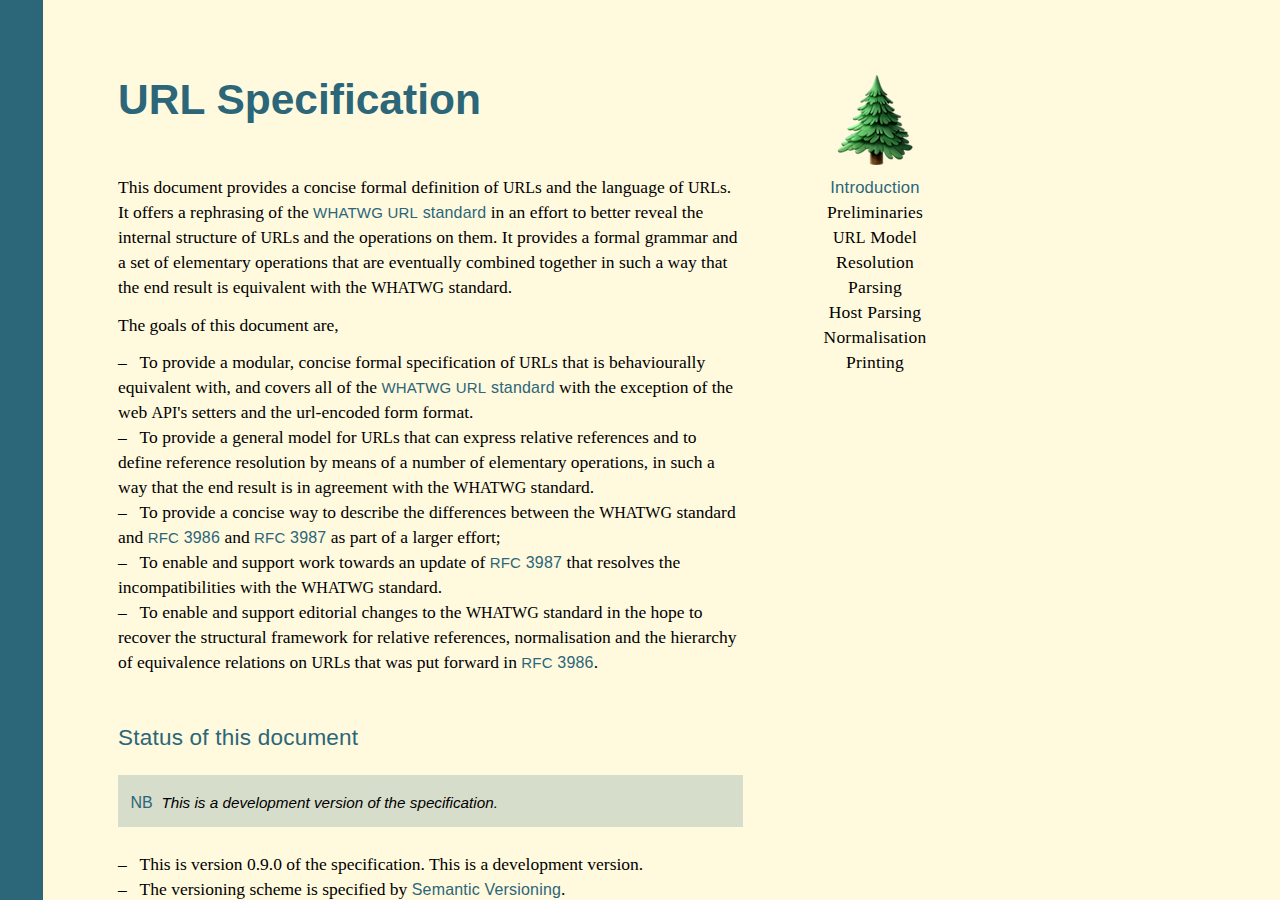
==== commit 5c22a892: "Mark version 0.9.0" ====
--- a/index.html
+++ b/index.html
@@ -31,7 +31,6 @@
       <li><a href=#parsing>Parsing</a></li>
       <li><a href=#host-parsing >Host Parsing</a></li>
       <li><a href=#equivalences-and-normalisation >Normalisation</a></li>
-      <li><a href=#percent-coding >Percent Coding</a></li>
       <li><a href=#printing>Printing</a></li>
     </ul>
   </div>
@@ -108,7 +107,7 @@
 
   <ul>
     <li>
-      This is version 0.8.1 of the specification. This is a development 
+      This is version 0.9.0 of the specification. This is a development 
       version. 
     <li>
       The versioning scheme is specified by
@@ -229,6 +228,8 @@
     <b class=noindex>query</b> <i class=common>component</i> of
     S&rdquo; identifies (<b class=noindex>query</b> <var>z</var>).
 
+
+  <h3>Strings and Grammars</h3>
 
   <h4>Strings and Code-Points</h4>
     <p class=-br>
@@ -372,6 +373,135 @@
     <br>Likewise, the notation 
     <var>string</var> :: <var>expression</var> is used to express that 
     <var>string</var> can be generated by <var>expression</var>.
+
+
+  <h3>Percent Coding</h3>
+
+  <p>
+    This subsection is analogous to the section 
+    <a href="https://tools.ietf.org/html/rfc3986#section-2.1">Percent-Encoding</a> of
+    <abbr class=-caps>RFC</abbr> 3986 and the section 
+    <a href="https://url.spec.whatwg.org/#percent-encoded-bytes">Percent-encoded bytes</a>
+    of the <abbr class=-caps>WHATWG</abbr> standard. 
+    <!--On an abstract level, <em>percent encoding</em> is a means to include characters in
+    <i class=common>component</i> <i class=common>value</i>s that can not be used within
+    <i><span class=url>URL</span>-string</i>s directly.-->
+
+
+  <h4>Bytes</h4>
+    <p class=-br>
+      For the purpose of this specification,
+    <ul class=dfn-scope>
+      <li>
+        A <dfn>byte</dfn> is a natural number
+        <var>n</var> &lt; 2<sup>8</sup>.
+      <li>
+        A <dfn>byte-sequence</dfn> is a <i>sequence</i> of
+        <i>byte</i>s.
+    </ul>
+  <div class=+br>
+
+  <h4>Percent Encoded Bytes</h4>
+    <p>
+      A non-empty <i>byte-sequence</i> may be <dfn>percent-encoded</dfn> as
+      a <i>string</i> by rendering each individual <i class=common>byte</i>
+      in two-digit hexadecimal notation, prefixed by <code>%</code>.
+    <table class="grammar dfn-scope">
+      <tr>
+        <td><dfn>pct-encoded-byte</dfn> 
+        <td> ::= 
+        <td class=-nowrap> <code>%</code> <i>hex-digit</i> <i>hex-digit</i>
+      <tr>
+        <td><dfn>pct-encoded-bytes</dfn> 
+        <td> ::= 
+        <td class=-nowrap><i>pct-encoded-byte</i>+
+    </table>
+  </div>
+
+  <h4>Percent Encoded String</h4>
+  <p>
+    A <dfn>percent-encoded–string</dfn> is a string that may have zero or more 
+    <i>percent-encoded</i>–<i>byte-sequence</i>s
+    embedded within, as follows:
+
+  <table class="grammar">
+    <tr>
+      <td>pct-encoded-string
+      <td> ::=
+      <td>( <i>pct-encoded-bytes</i>  |  <i>uncoded</i> )*
+    <tr>
+      <td><dfn>uncoded</dfn>
+      <td> ::=
+      <td> <i>non-pct</i>+
+    <tr>
+      <td><dfn>non-pct</dfn>
+      <td> :=
+      <td> <i>any</i> \ { <code>%</code> }
+  </table>
+  
+  <p>
+    The grammar above may be relaxed in situations where error recovery is desired. 
+    This is achieved by adding a <i>pct-invalid</i> rule as follows:
+  </p>
+
+  <table class=grammar>
+    <tr>
+      <td>pct-encoded-string
+      <td> ::=
+      <td>( <i>pct-encoded-bytes</i>  |  <i>pct-invalid</i>  |  <i>uncoded</i> )*
+    <tr>
+      <td><dfn>pct-invalid</dfn>
+      <td> ::=
+      <td> <nowrap><code>%</code> [ <i>hex-digit</i> ]</nowrap>
+  </table>
+
+  <p>
+    There is an ambiguity in the loose grammar due to the overlap between <i>pct-encoded-byte</i>
+    and <i>pct-invalid</i> combined with <i>uncoded</i>. The ambiguity must be resolved by using the
+    <i>pct-encoded-byte</i> rule instead of the <i>pct-invalid</i> rule wherever possible.
+
+  <h4>Percent Encoding</h4>
+  <p>
+    To <i>percent-encode</i> a <i class=common>string</i> <var>string</var> using a given
+    <i class=common>character-set</i> <var>encode-set</var>
+    …
+
+  <!-- <h4>Percent Encode Set</h4>
+    <p>
+      A <dfn>percent-encode-set</dfn> is a subset of the
+      <i class=common>printable-<abbr class=-caps>ASCII</abbr></i> characters
+      that is used as a configuration argument to a
+      <i>percent-encode</i> operation on <i>string</i>s.
+
+  <p class=note>
+    This restricts the encode sets to printable ASCII. 
+    Non-url codepoints must also be encoded, but it makes sense to mandate that
+    and not make it configurable via the encode set, but this is work in progress. 
+    <br>-->
+
+  <p class=todo>
+    Wrap this up. Furthermore, this needs to discuss the encoding override, which is only 
+    allowed for the query; all other components must use UTF8.
+
+  <h4>Percent Decoding</h4>
+  <p class=-br>
+    Percent decoding of strings is stratified into the following phases:
+  <ul>
+    <li>
+      Analyse the string as into <i>pct-encoded-bytes</i>, <i>pct-invalid</i> and <i>uncoded</i>
+      parts according to the <i>pct-encoded-string</i> grammar.
+    <li>
+      Convert the percent-coded-bytes to a <i>byte-sequence</i> and decode the byte sequence
+      to a <i>string</i> whilst leaving the <i>pct-invalid</i> and <i>uncoded</i> parts unmodified.
+    <li>
+      Recompose the string.
+  </ul>
+
+  <div class=todo>
+    Wrap this up. 
+    Note that the decoding of the percent-coded-bytes must use UTF8. 
+  </div>
+
 
 </section>
 
@@ -518,11 +648,29 @@
         is a string.
     </ul>
 
-
-
-
+  <p>
+    Note that arbitrary <i class=common>code point</i>s are allowed in
+    <i class=common>component</i> <i class=common>value</i>s
+    unless explicitly specified otherwise. The restrictions on the code points
+    in an <i><span class=url>URL</span>-string</i> is discussed in 
+    the <a href=#parsing>Parsing</a> section.
 
   <h3>Types and Shapes</h3>
+
+  <p>
+    There is an additional number of soft constraints that must be met for
+    an <i class=url>URL</i> in order to be called <i>valid</i>. 
+    However, implementations must tolerate <i><span class=url>URL</span></i>s
+    that are not <i>valid</i> as an error recovery strategy.
+
+  <div class="dfn-scope +br">
+  <h4>Valid URL</h4>
+    <p>
+      A <dfn>valid</dfn> <i class=url>URL</i> must not have a <b>username</b> or a
+      <b>password</b> component and it must not have <i class=common>component</i>s
+      that contain invalid percent-encode sequences. 
+  </div>
+
 
   <p>
     There is a further categorisation of <i class=url>URL</i>s that is used in 
@@ -551,46 +699,6 @@
       <var>scheme</var> such that
       <span class=rule>(lowercase <var>scheme</var>) :: <code>file</code></span>. 
   </div>
-
-
-  <h3>Additional Constraints</h3>
-    <p class=-br>
-      If an <i class=url>URL</i> <var>url</var> has a <b>scheme</b> then 
-      it is subject to two additional constraints:
-    <ul>
-      <li>
-        If <var>url</var> is <strong>not</strong> a
-        <i>file-<span class=url>URL</span></i> 
-        then it must not have a <b>drive</b> <i class=common>component</i>.
-      <li>
-        If <var>url</var> <strong>is</strong> a 
-        <i>file-<span class=url>URL</span></i>, and it has an <b>authority</b>,
-        then it must either be empty or it must consist of a <b>host</b> component
-        only.
-    </ul>
-
-  <h4>Valid URL</h4>
-  <p>
-    There is an additional number of soft constraints that must be met for
-    an <i class=url>URL</i> in order to be called <dfn>valid</dfn>. 
-    However, implementations must tolerate <i><span class=url>URL</span></i>s
-    that are not <i>valid</i> as an error recovery strategy.
-  <ul>
-    <li>
-      A valid <i class=url>URL</i> must not have a <b>username</b> or a
-       <b>password</b> component. 
-    <li>
-      A valid <i class=url>URL</i> must not contain <i class=common>component</i>s
-      that have <i class=common>value</i>s that contain
-      invalid percent-encode sequences. 
-  </ul>
-  <p>
-    Note that arbitrary <i class=common>code point</i>s are allowed in
-    <i class=common>component</i> <i class=common>value</i>s
-    unless explicitly specified otherwise. The restrictions on the code points
-    in an <i><span class=url>URL</span>-string</i> and the definition of a
-    <i>valid <span class=url>URL</span>-string</i> is discussed in 
-    the <a href=#parsing>Parsing</a> section.
 
 </section>
 
@@ -733,9 +841,9 @@
     There is an additional operation on <i class=url>URL</i>s that I have named <i>force</i>.
     The <i class=common>force</i> operation is used as a final step in the process of resolving a
     <i>web-<span class=url>URL</span></i> or a <i>file-<span class=url>URL</span></i>. 
-    The operation ensures that the resulting <span class=url>URL</span> has a valid <b>authority</b>
-    token and a <b>path-root</b> token. Note that it is possible for the force operation to fail for 
-    <i>web-<span class=url>URL</span></i>s.
+    The operation ensures that the resulting <span class=url>URL</span> has an <b>authority</b>
+    token and a <b>path-root</b> token. Note that it is possible for the force operations to
+    <strong>fail</strong>.
   </p>
 
   <div class="dfn-scope +br">
@@ -744,8 +852,11 @@
       To <dfn>force</dfn> a <i>file-<span class=url>URL</span></i> <var>url</var>:
       <ul>
         <li>
-          If <var>url</var> does not have an <b>authority</b> then set its
+          If <var>url</var> does <strong>not</strong> have an <b>authority</b> then set its
           <b>authority</b> component to (<b>authority</b> ε).
+        <li>
+          If otherwise the <b>authority</b> of <var>url</var> has a
+          <b>username</b> or a <b>port</b> then <strong>fail</strong>.
         <li>
           If <var>url</var> does not have a <b>drive</b> then set its 
           <b>path-root</b> component to (<b>path-root</b> <code>/</code>).
@@ -762,13 +873,11 @@
           Set the <b>path-root</b> component of <var>url</var> to
           (<b>path-root</b> <code>/</code>).
         <li>
-          If <var>url</var> has an <b>authority</b> component and the
-          <i>value</i> of the component is is not ε
-          — then return.
+          If <var>url</var> has a non-empty <b>authority</b> then return.
         <li>
           Otherwise let <var>component</var> be the first <b>dir</b> or
           <b>file</b> <i class=common>component</i> whose value is not ε. 
-          If no such <i class=common>component</i> exists, <strong>fail</strong>.
+          <br>If no such <i class=common>component</i> exists, <strong>fail</strong>.
         <li> 
           Remove all <b>dir</b> or <b>file</b> <i class=common>component</i>s that
           precede <var>component</var> and remove <var>component</var> as well. 
@@ -1049,26 +1158,15 @@
         [ <code>?</code> query ] [ <code>#</code> fragment ]
 
     <tr class=-inbetween>
-      <td colspan=3>The auth-path and authority rules in <b>web-mode</b> and in <b>generic-mode</b>:
+      <td colspan=3>The auth-path rule in <b>web-mode</b> and in <b>generic-mode</b>:
 
     <tr>
       <td><dfn>auth-path</dfn> 
       <td> ::= 
       <td> <i>s</i> <i>s</i> authority [ path-root  path-rel ]
 
-    <tr>
-      <td><dfn>authority</dfn> 
-      <td> ::= 
-      <td> ε  |  [ credentials <code>@</code> ] <i>host</i> [ <code>:</code> port ]
-
-    <tr>
-      <td>credentials 
-      <td> ::= 
-      <td>username [ <code>:</code> password ]
-
-
     <tr class=-inbetween>
-      <td colspan=3>The auth-path and authority rules in <b>file-mode</b>:
+      <td colspan=3>The auth-path rule in <b>file-mode</b>:
 
     <tr>
       <td><dfn>auth-path</dfn>
@@ -1081,30 +1179,40 @@
       <td> [ <i>s</i> <i>s</i> authority<sub>ε</sub>] [ <i>s</i> ] drive
          |  <i>s</i> <i>s</i> authority [ <i>s</i> drive ]
 
+    <!-- <tr>
+      <td><dfn>authority</dfn>
+      <td> ::=
+      <td> ε  |  <i>host</i> -->
+
+    <tr class=-inbetween>
+      <td colspan=3>Rules for the authority and the path:
+
     <tr>
       <td><dfn>authority</dfn> 
       <td> ::= 
-      <td> ε  |  <i>host</i>
+      <td> ε  |  [ credentials <code>@</code> ] <i>host</i> [ <code>:</code> port ]
+
     <tr>
       <td><dfn>authority<sub>ε</sub></dfn> 
       <td> ::= <td> ε
 
+    <tr>
+      <td>credentials 
+      <td> ::= 
+      <td>username [ <code>:</code> password ]
+
+    <tr>
+      <td><dfn>path</dfn>
+      <td> ::= 
+      <td> [ path-root ]  path-rel
+
+    <tr>
+      <td><dfn>path-rel</dfn>
+      <td> ::= 
+      <td> ( dir <i>s</i> )* [ file ]
 
     <tr class=-inbetween>
-      <td colspan=3>Rules for the path:
-
-    <tr>
-      <td><dfn>path</dfn>
-      <td> ::= 
-      <td> [ path-root ]  path-rel
-
-    <tr>
-      <td><dfn>path-rel</dfn>
-      <td> ::= 
-      <td> ( dir <i>s</i> )* [ file ]
-
-    <tr class=-inbetween>
-      <td colspan=3>This refers to the following rules:
+      <td colspan=3>Rules for the components:
 
     <tr>
       <td>scheme 
@@ -1115,12 +1223,12 @@
     <tr>
       <td>username 
       <td> ::= 
-      <td> <i>uchar</i>*
+      <td> ( <i>pcts</i> | <i>uchar</i> )*
 
     <tr>
       <td>password 
       <td> ::= 
-      <td> <i>pchar</i>*
+      <td> ( <i>pcts</i> | <i>pchar</i> )*
 
     <tr>
       <td><dfn>host</dfn> 
@@ -1130,7 +1238,7 @@
     <tr>
       <td><dfn>opaque-host</dfn> 
       <td> ::= 
-      <td> <i>hchar</i>+
+      <td> ( <i>pcts</i> | <i>hchar</i> )+
 
     <tr>
       <td><dfn>port</dfn> 
@@ -1150,25 +1258,64 @@
     <tr>
       <td>dir 
       <td> ::= 
-      <td> <i>pchar</i>*
+      <td> ( <i>pcts</i> | <i>pchar</i> )*
 
     <tr>
       <td>file 
       <td> ::= 
-      <td> <i>pchar</i>+
+      <td> ( <i>pcts</i> | <i>pchar</i> )+
 
     <tr>
       <td>query 
       <td> ::= 
-      <td> <i>qchar</i>*
+      <td> ( <i>pcts</i> | <i>qchar</i> )*
 
     <tr>
       <td>fragment 
       <td> ::= 
-      <td> <i>any</i>*
+      <td> ( <i>pcts</i> | <i>url-char</i> )*
 
     <tr class=-inbetween>
-      <td colspan=3>These rules are based on the following character-sets:
+      <td colspan=3>Where <i>pcts</i> is defined as follows:
+
+    <tr>
+      <td><dfn>pcts</dfn> 
+      <td> ::= 
+      <td> <i>pct-encoded-bytes</i> | <i>pct-invalid</i>
+
+    <tr class=-inbetween>
+      <td colspan=3>The rules are based on the following character-sets:
+
+  <tr>
+    <td><dfn>url-char</dfn> 
+    <td> := <td> <i>any</i> \ <nowrap>{ <b>u+9</b>, <b>u+A</b>, <b>u+D</b> }</nowrap>
+
+    <tr><td><dfn>uchar</dfn>
+      <td> :=
+      <td> <i>url-char</i> \  <i>s</i>  \
+        <nowrap>{ <code>#</code>, <code>?</code>, <code>:</code> }</nowrap>
+
+    <tr><td><dfn>hchar</dfn>
+      <td> :=
+      <td> <i>url-char</i> \  <i>s</i>  \
+        { <code>#</code>, <code>?</code>, <code>:</code> , <code>@</code> }  \
+        { <b>u+0</b>, 
+        <code><span style=display:inline-block;width:1ch> </span></code>,
+        <code>&lt;</code>, <code>&gt;</code>, <code>[</code>, <code>\</code>, <code>]</code>,
+        <code>^</code>, <code>|</code> }
+
+    <tr>
+      <td><dfn>pchar</dfn>
+      <td> := 
+      <td> <i>url-char</i> \  <i>s</i>  \ <nowrap>{ <code>#</code>, <code>?</code> }</nowrap>
+
+    <tr>
+      <td><dfn>qchar</dfn> 
+      <td> := 
+      <td class=-nowrap> <i>url-char</i> \ { <code>#</code> }
+
+    <tr class=-inbetween>
+      <td colspan=3>Where <i>s</i> depends on the <i>parser-mode</i>:
 
     <tr>
       <td><dfn>s</dfn> 
@@ -1180,174 +1327,29 @@
       <td>s<dfn style=display:none>s</dfn>
       <td> := 
       <td> { <code>/</code>, <code>\</code> }
-         —  in <b>web-mode</b> and in <b>file-mode</b>
-
-
-    <tr><td><dfn>uchar</dfn>
-      <td> :=
-      <td> <i>any</i> \  <i>s</i>  \
-        { <code>#</code>, <code>:</code>, <code>?</code> }
-
-    <tr><td><dfn>hchar</dfn>
-      <td> :=
-      <td> <i>any</i> \ { <b>u+0</b>, <b>u+9</b>, <b>u+A</b>, <b>u+D</b>,
-        <code><span style=display:inline-block;width:1ch> </span></code>,
-        <code>#</code>, <code>/</code>, <code>:</code>, <code>&lt;</code>,
-        <code>&gt;</code>, <code>?</code>, <code>@</code>, <code>[</code>,
-        <code>\</code>, <code>]</code>, <code>^</code>, <code>|</code> }
-
-    <tr>
-      <td><dfn>pchar</dfn>
-      <td> := 
-      <td> <i>any</i> \  <i>s</i>  \ { <code>#</code>, <code>?</code> }
-
-    <tr>
-      <td><dfn>qchar</dfn> 
-      <td> := 
-      <td class=-nowrap> <i>any</i> \ { <code>#</code> }
-
+         —  otherwise
     </table>
 
-
-  <p class=todo>
-    Double check the following, and include it here
-
-  <h4><abbr class=-caps>IP</abbr>v6 Address — strict</h4>
-  <p>
-    An <abbr class=-caps>IP</abbr>v6 address-string is a representation
-    of a natural number <var>n</var> &lt; 2<sup>128</sup> that is used as an identifier. 
-    It is accurately described by the production rule <var>IPv6address</var>
-    in the <a href=https://tools.ietf.org/html/rfc3986#section-3.2.2>Host
-    section</a> of <abbr class=-caps>RFC</abbr> 3986. 
-
-  <p>
-    The <a href=https://url.spec.whatwg.org/#concept-ipv6-parser
-    ><abbr class=-caps>IP</abbr>v6 address parser</a> in the
-    <abbr class=-caps>WHATWG</abbr> standard however implies a more tolerant definition
-    of <abbr class=-caps>IP</abbr>v6 address-strings. 
-
-  <h4>IPv6 Address — loose</h4>
-  <div class=todo>
-  </div>
-
-
-  <div class=todo>
-    There are additional, semantic constraints on the ipv4-address, ipv6-address
-    and the port. 
-  </div>
-
-
   <h3>Strict URL Grammar</h3>
 
   <p>
-    The grammar in the previous subsection defines
-    <i><span class=url>URL</span>-string</i>s in general. 
-    In this subsection a number of amendments are made to arrive at a grammar
-    for <dfn>valid <span class=url>URL</span>-string</dfn>s. 
-    Implementations however, must tolerate 
-    <i><span class=url>URL</span>-string</i>s that are <em>not</em> <i>valid</i>
-    and they must use the grammar for <i><span class=url>URL</span>-string</i>s
-    as specified in the previous subsection for parsing <i class=url>URL</i>s.
+    For an <span class=url>URL</span>-string</dfn> to be considered <dfn>valid</dfn>, it must
+    conform to a more restricted grammar. The strict grammar is obtained by modifying the
+    <i>auth-drive</i> and <i>pcts</i> rules and the <i>url-char</i> and <i>s</i> character-sets as follows:
 
   <table class=grammar>
     <tr>
-      <td>url-strict
-      <td> ::= 
-      <td> [ scheme <code>:</code> ] ( auth-path | path )
-        [ <code>?</code> query ] [ <code>#</code> fragment ]
+      <td><dfn>auth-drive</dfn>
+      <td> ::= 
+      <td> <i>s</i> drive  |  <i>s</i> <i>s</i> authority  [ <i>s</i> drive ]
+    <tr>
+      <td><dfn>pcts</dfn> 
+      <td> ::=
+      <td> <i>pct-encoded-bytes</i>
+         —  note the absence of <i>pct-invalid</i>
 
     <tr class=-inbetween>
-      <td colspan=3>The <i>auth-path</i> rule depends on the <i>parser-mode</i>:
-    <tr>
-      <td><dfn>auth-path</dfn>
-      <td> ::= 
-      <td>     auth-drive [ path-root  path-rel ]
-       —  in <b>file-mode</b>
-    <tr>
-      <td><dfn>auth-path</dfn> 
-      <td> ::= 
-      <td> <code>//</code> authority [ path-root  path-rel ]
-       —  in other modes
-    <tr>
-      <td><dfn>auth-drive</dfn>
-      <td> ::= 
-      <td> <code>/</code> drive  |  <code>//</code> authority  [ <code>/</code> drive ]
-
-    <tr class=-inbetween>
-      <td colspan=3>Rules for the authority and the path:
-
-    <tr>
-      <td><dfn>authority</dfn> 
-      <td> ::= 
-      <td> ε  |  <i>host</i>
-       —  in <b>file-mode</b>
-
-    <tr>
-      <td><dfn>authority</dfn> 
-      <td> ::= 
-      <td> ε  |  <i>host</i>  [ <code>:</code> port ]
-       —  in other modes
-
-    <tr>
-      <td><dfn>host</dfn> 
-      <td> ::= 
-      <td> <code>[</code> <i>ip6-address</i> <code>]</code>  |  <i>opaque-host</i>
-
-    <tr>
-      <td><dfn>path</dfn>
-      <td> ::= 
-      <td> [ path-root ]  path-rel
-
-    <tr>
-      <td><dfn>path-rel</dfn>
-      <td> ::= 
-      <td> ( dir <code>/</code> )* [ file ]
-
-    <tr class=-inbetween>
-      <td colspan=3>This refers to the following rules:
-
-    <tr>
-      <td><dfn>opaque-host</dfn> 
-      <td> ::= 
-      <td> (<i>pct</i> | <i>hchar</i>)+
-
-    <tr>
-      <td>drive 
-      <td> ::= 
-      <td> <i>alpha</i> <code>:</code>
-
-    <tr>
-      <td>path-root 
-      <td> ::= 
-      <td> <code>/</code>
-
-    <tr>
-      <td>dir 
-      <td> ::= 
-      <td> (<i>pct</i> | <i>pchar</i>)*
-
-    <tr>
-      <td>file 
-      <td> ::= 
-      <td> (<i>pct</i> | <i>pchar</i>)+
-
-    <tr>
-      <td>query 
-      <td> ::= 
-      <td> (<i>pct</i> | <i>url-char</i>)*
-    <tr>
-      <td>fragment 
-      <td> ::= 
-      <td> (<i>pct</i> | <i>url-char</i>)*
-
-    <tr>
-      <td><dfn>pct</dfn>
-        <td> ::=
-        <td> <code>%</code>  <i>hex-digit</i>  <i>hex-digit</i>
-
-    <tr class=-inbetween>
-      <td colspan=3>
-        These rules are based on the modified character-sets:
+      <td colspan=3>The rules are based on the following character-sets:
     <tr>
       <td><dfn>url-char</dfn> 
       <td> := 
@@ -1366,30 +1368,43 @@
         <code>{</code>,
         <code>|</code>,
         <code>}</code> }
-    <tr>
-      <td><dfn>hchar</dfn>
-      <td> :=
-      <td> <i>url-char</i> \ 
-        <span class=-nowrap>{ <code>/</code>, <code>:</code>, 
-          <code>?</code>, <code>@</code> }</span>
-    <tr>
-      <td><dfn>pchar</dfn>
-      <td> := 
-      <td> <i>url-char</i> \  <span class=-nowrap>{ <code>/</code>, <code>?</code> }</span>
+  <tr>
+    <td><dfn>s</dfn> 
+    <td> := 
+    <td> { <code>/</code> }
+       —  in all modes.
   </table>
 
-  <p>
-    Note that the sets of allowed characters are more restricted; the presence of
-    credentials in the authority is prohibited altogether and drives are expected to be
-    preceded by a single <code>/</code> delimiter and must be must not be of the form
-    <span class=rule><var>drive</var> :: <i>alpha</i> <code>|</code></span>. 
-
-  <!-- <p>
+
+
+<h3>IPv6 Addresses</h4>
+
+  <p class=todo>
+    Double check the following, and include it here
+
+  <h4><abbr class=-caps>IP</abbr>v6 Address — Strict</h4>
+  <p>
+    An <abbr class=-caps>IP</abbr>v6 address-string is a representation
+    of a natural number <var>n</var> &lt; 2<sup>128</sup> that is used as an identifier. 
+    It is accurately described by the production rule <var>IPv6address</var>
+    in the <a href=https://tools.ietf.org/html/rfc3986#section-3.2.2>Host
+    section</a> of <abbr class=-caps>RFC</abbr> 3986. 
+
+  <p>
+    The <a href=https://url.spec.whatwg.org/#concept-ipv6-parser
+    ><abbr class=-caps>IP</abbr>v6 address parser</a> in the
+    <abbr class=-caps>WHATWG</abbr> standard however implies a more tolerant definition
+    of <abbr class=-caps>IP</abbr>v6 address-strings. 
+
+  <h4>IPv6 Address — loose</h4>
   <div class=todo>
-    Double check. It is unclear to me whether the presence of a 
-    drive letter is maybe considered invalid in all cases. 
-  </div> -->
-
+  </div>
+
+
+  <div class=todo>
+    There are additional, semantic constraints on the ipv4-address, ipv6-address
+    and the port. 
+  </div>
 
   <!-- <h3>URL Model</h3>
   <div class=todo>
@@ -1690,131 +1705,35 @@
         <td> ≈ 
         <td colspan=3><b>scheme</b> (lowercase <var>scheme</var>)
     </table>
-</section>
-
-
-
-<!----------------------------->
-<section><h2>Percent Coding</h2>
-<!----------------------------->
+
+
+<h3>Percent Coding Normalisation</h3>
 
 <p>
-  This section is analogous to the section 
-  <a href="https://tools.ietf.org/html/rfc3986#section-2">Characters</a> of
-  <abbr class=-caps>RFC</abbr> 3986 and the section 
-  <a href="https://url.spec.whatwg.org/#percent-encoded-bytes">Percent-encoded bytes</a>
-  of the <abbr class=-caps>WHATWG</abbr> standard. 
-  On an abstract level, <em>percent encoding</em> is a means to include characters in
-  <i class=common>component</i> <i class=common>value</i>s that can not be used within
-  <i><span class=url>URL</span>-string</i>s directly. 
-
-<p>
-  The <abbr class=-caps>WHATWG</abbr> standard <em>does not</em>
-  specify the semantics of percent-encoded-bytes in the components of an
-  <i class=url>URL</i> other than the <b>host</b>, and any
-  percent-encoded bytes that are present in other components are <em>not</em> decoded.
-
-<h4>Percent Encoded String</h4>
-<p>
-  The following defines the grammar for <dfn>percent-encoded–strings</dfn>. 
-  It will be used in the subsection on percent-decoding.
-</p>
-<table class=grammar>
-  <tr>
-    <td>pct-encoded-string
-    <td> ::=
-    <td>( <i>pct-encoded-bytes</i>  |  <i>pct-invalid</i>  |  <i>uncoded</i> )*
-  <tr>
-    <td><dfn>pct-encoded-bytes</dfn>
-    <td> ::=
-    <td> <i>pct-encoded-byte</i>+
-  <tr>
-    <td><dfn>pct-encoded-byte</dfn>
-    <td> ::=
-    <td> <code>%</code>  <i>hex-digit</i>  <i>hex-digit</i>
-  <tr>
-    <td><dfn>pct-invalid</dfn>
-    <td> ::=
-    <td> <code>%</code> [ <i>hex-digit</i> ]
-  <tr>
-    <td><dfn>uncoded</dfn>
-    <td> ::=
-    <td> <i>non-pct</i>+
-  <tr>
-    <td><dfn>non-pct</dfn>
-    <td> ::=
-    <td> <i>any</i> \ { <code>%</code> }
-</table>
-
-<p>
-  There is
-    an ambiguity in this grammar due to the overlap between
-    <i>pct-encoded-byte</i>
-    and <i>pct-invalid</i> combined with <i>uncoded</i>. 
-    This must be resolved by using the <i>pct-encoded-byte</i> rule instead of
-    the <i>pct-invalid</i> rule whenever possible.
-
-
-<h3>Percent Decoding Strings</h3>
-
-<p>
-  Percent decoding of strings is stratified into the following phases. 
-<ul>
-  <li>
-    Analysing the string into <i>pct-encoded-bytes</i>, <i>pct-invalid</i> and 
-    <i>uncoded</i> parts according to the grammar in the previous subsection.
-  <li>
-    Converting the percent-coded-bytes to sequences of unicode characters,
-    whilst leaving the <i>pct-invalid</i> and <i>uncoded</i> parts unmodified.
-  <li>
-    Recomposing the string.
-</ul>
-
-<div class=todo>
-  Wrap this up. 
-  Note that the decoding of the percent-coded-bytes must use UTF8. 
-</div>
-
-
-<h3>Percent Encoding Strings</h3>
-
-<p>
-  To <i>percent-encode</i> a <i class=common>string</i>, a set of 
-  <i class=common>character</i>s must be provided as an argument to specify
-  <em>which</em> <i class=common>character</i>s are to be
-  <i>percent-encode</i>d. Such a set is called a <i>percent-encode-set</i>.
-
-<h4>Percent Encode Set</h4>
-  <p>
-    A <dfn>percent-encode-set</dfn> is a subset of the
-    <i class=common>printable-<abbr class=-caps>ASCII</abbr></i> characters
-    that is used as a configuration argument to a
-    <i>percent-encode</i> operation on <i>string</i>s.
-
-<p class=note>
-  This restricts the encode sets to printable ASCII. 
-  Non-url codepoints must also be encoded, but it makes sense to mandate that
-  and not make it configurable via the encode set, but this is work in progress. 
-  <br>
-  Furthermore, this needs to discuss the encoding override, which is only 
-  allowed for the query; all other components must use UTF8.
-
+  There is a natural notion of equivalence for percent-encoded-strings:
+  one could consider two percent-encoded strings to be equivalent if their
+  percent-decodings are equal. However, for <span class=url>URL</span>-components,
+  this notion of equivalence is too strong. 
+  
 <p class=todo>
-  To <i>percent-encode</i> a given <i class=common>string</i> <var>string</var>,
-  using a given <i class=common>percent-encode-set</i> <var>encode-set</var>,
-  …
-
-
-<h3>Percent Encoding URLs</h3>
-
-<p>
+  … RFC3986 specifies reserved characters to allow for additional,
+  application-specific interpretation. For reserved characters, one cannot assume that
+  they are equivalent to their percent-encoding.
+
+<!-- <p>
   Percent encoding can be extended from <i class=common>string</i>s to
   <i class=url>URL</i>s by percent encoding the components' 
   <i class=common>value</i>s of an <i class=url>URL</i>. This means that instead
   of a single <i class=common>percent-encode-set</i>,
   a <i>percent-encode-profile</i> is required as an argument to the
-  percent-encode-operation on <i class=url>URL</i>s.
-
+  percent-encode-operation on <i class=url>URL</i>s. -->
+
+<p>
+  The <abbr class=-caps>WHATWG</abbr> standard <em>does not</em> specify the semantics of
+  percent-encoded-bytes in the components of an <i class=url>URL</i> other than the <b>host</b>
+  at all, and any percent-encoded bytes that are present in other components are not
+  decoded. It <em>does</em> however specify sets of characters that must be <em>encoded</em>.
+  
 <h4>Percent Encode Profile</h4>
   <p>
     A <dfn>percent-encode-profile</dfn> is a mapping that maps 
@@ -1822,8 +1741,8 @@
     { <b>username</b>, <b>password</b>, <b>host</b>, <b>dir</b>,
       <b>file</b>, <b>query</b>, <b>fragment</b> } 
     to a <i>percent-encode-set</i>. 
-    A <i class=common>percent-encode-profile</i> is used as a configuration
-    argument to the <i>percent-encode</i> operation on <i class=url>URL</i>s.
+    <!-- A <i class=common>percent-encode-profile</i> is used as a configuration
+    argument to the <i>percent-encode</i> operation on <i class=url>URL</i>s. -->
 
 <div class="dfn-scope +br">
 <h4>Percent Encode Profiles</h4>
@@ -1905,31 +1824,32 @@
   Unfortunately, like parsing, the percent-encoding
   of <span class=url>URL</span>s as prescribed by the 
   <abbr class=-caps>WHATWG</abbr> standard, is scheme dependent. 
-  The consequence is that for scheme-less <span class=url>URL</span>s,
-  a <i class=common>percent-encode-profile</i> must be manually specified. 
 
 <h4>Encode Profile Selection</h4>
-  <p>
-    The <i>percent-encode-profile-for</i> for a given <i class=url>URL</i>
-    <var>url</var> and a default profile <var>fallback</var>
-    is defined to be:
-    <ul>
-      <li>
-        <i>special</i> — if <var>url</var> is a
-        <i>file-<span class=url>URL</span></i> or if <var>url</var> is a
-        <i>web-<span class=url>URL</span></i>,
-      <li>
-        <i>generic</i> — if otherwise <var>url</var> is a
-        <i>base-<span class=url>URL</span></i>,
-      <li>
-        <i>minimal</i> — if otherwise <var>url</var> has a <b>scheme</b>, or
-      <li>
-        <var>fallback</var> — otherwise. 
-    </ul>
-
-
+  <p class=-br>
+    The <i>percent-encode-profile-for</i> a given <i class=url>URL</i> is
+  <ul>
+    <li>
+      the <i>special</i> profile — if the <span class=url>URL</span> is a
+      <i>file-<span class=url>URL</span></i> or a <i>web-<span class=url>URL</span></i>,
+    <li>
+      the <i>special</i> profile — if the <span class=url>URL</span> does not have a <b>scheme</b>,
+    <li>
+      the <i>generic</i> profile — if otherwise the <span class=url>URL</span> has an
+      <b>authority</b> or a <b>path-root</b>, or
+    <li>
+      the <i>minimal</i> profile — otherwise.
+  </ul>
+
+
+<div class=note>
+  Note that these profiles do not lead to valid URL-strings after printing. 
+  This is as is specified by the WHATWG.
+</div>
 <div class=todo>
-  Wrap this up. 
+  I prefer renaming generic to normal, special to normal-special, add a valid profile, 
+  and change the minimal profile to be truly minimal, only encoding characters that would cause
+  reparse bugs. Furthermore. 
 </div>
 
 </section>
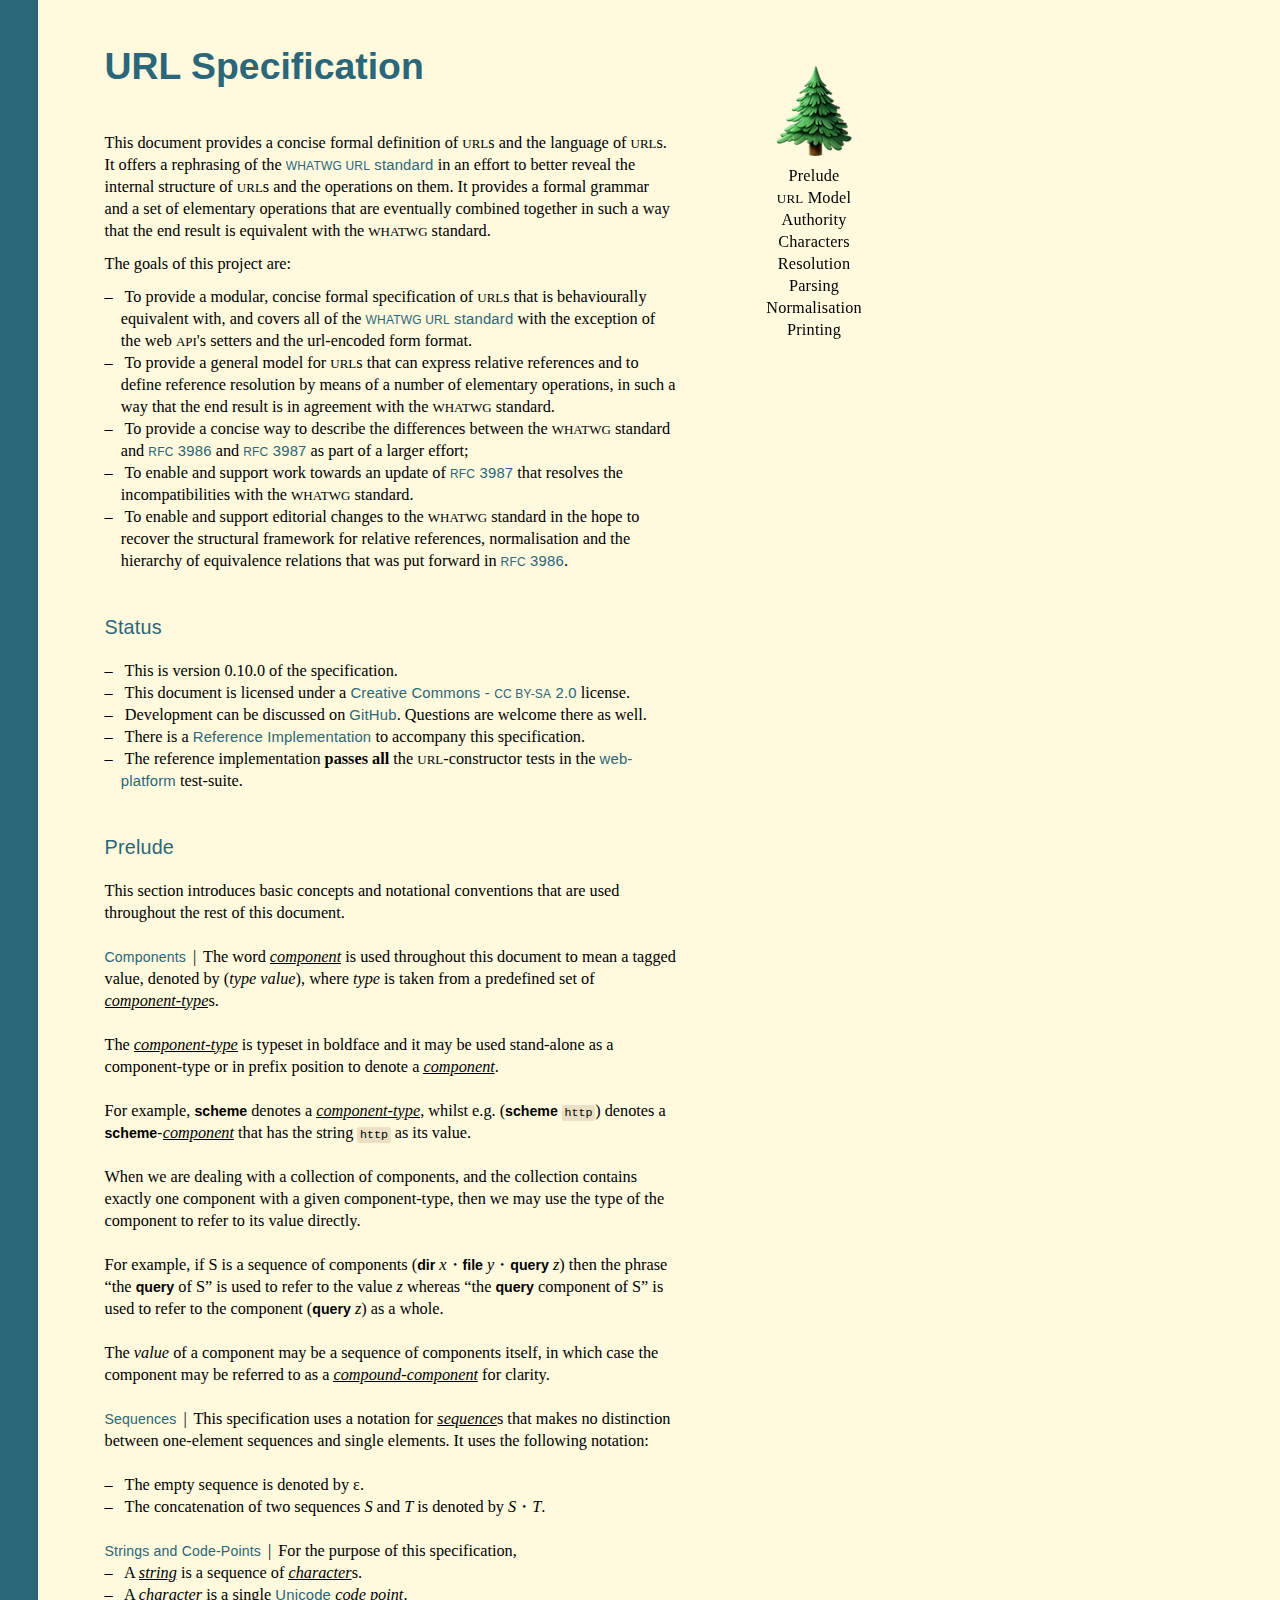
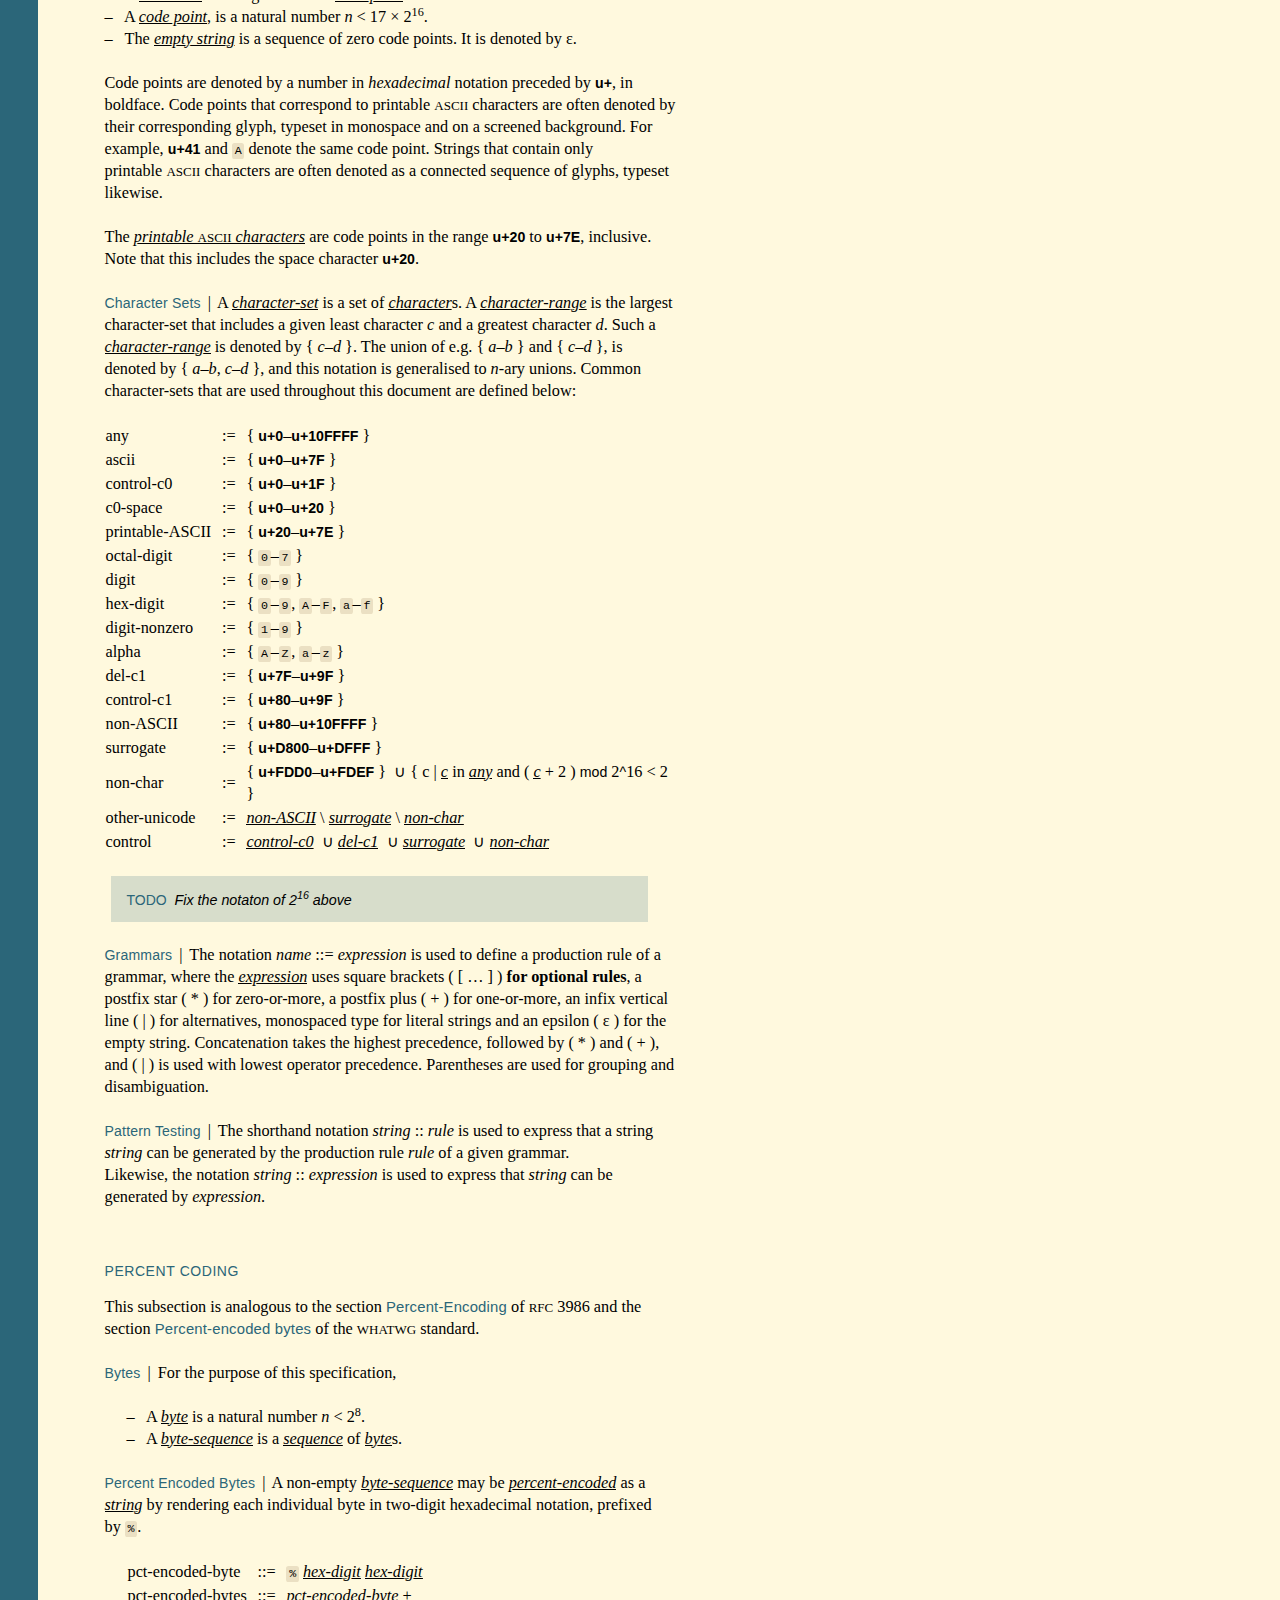
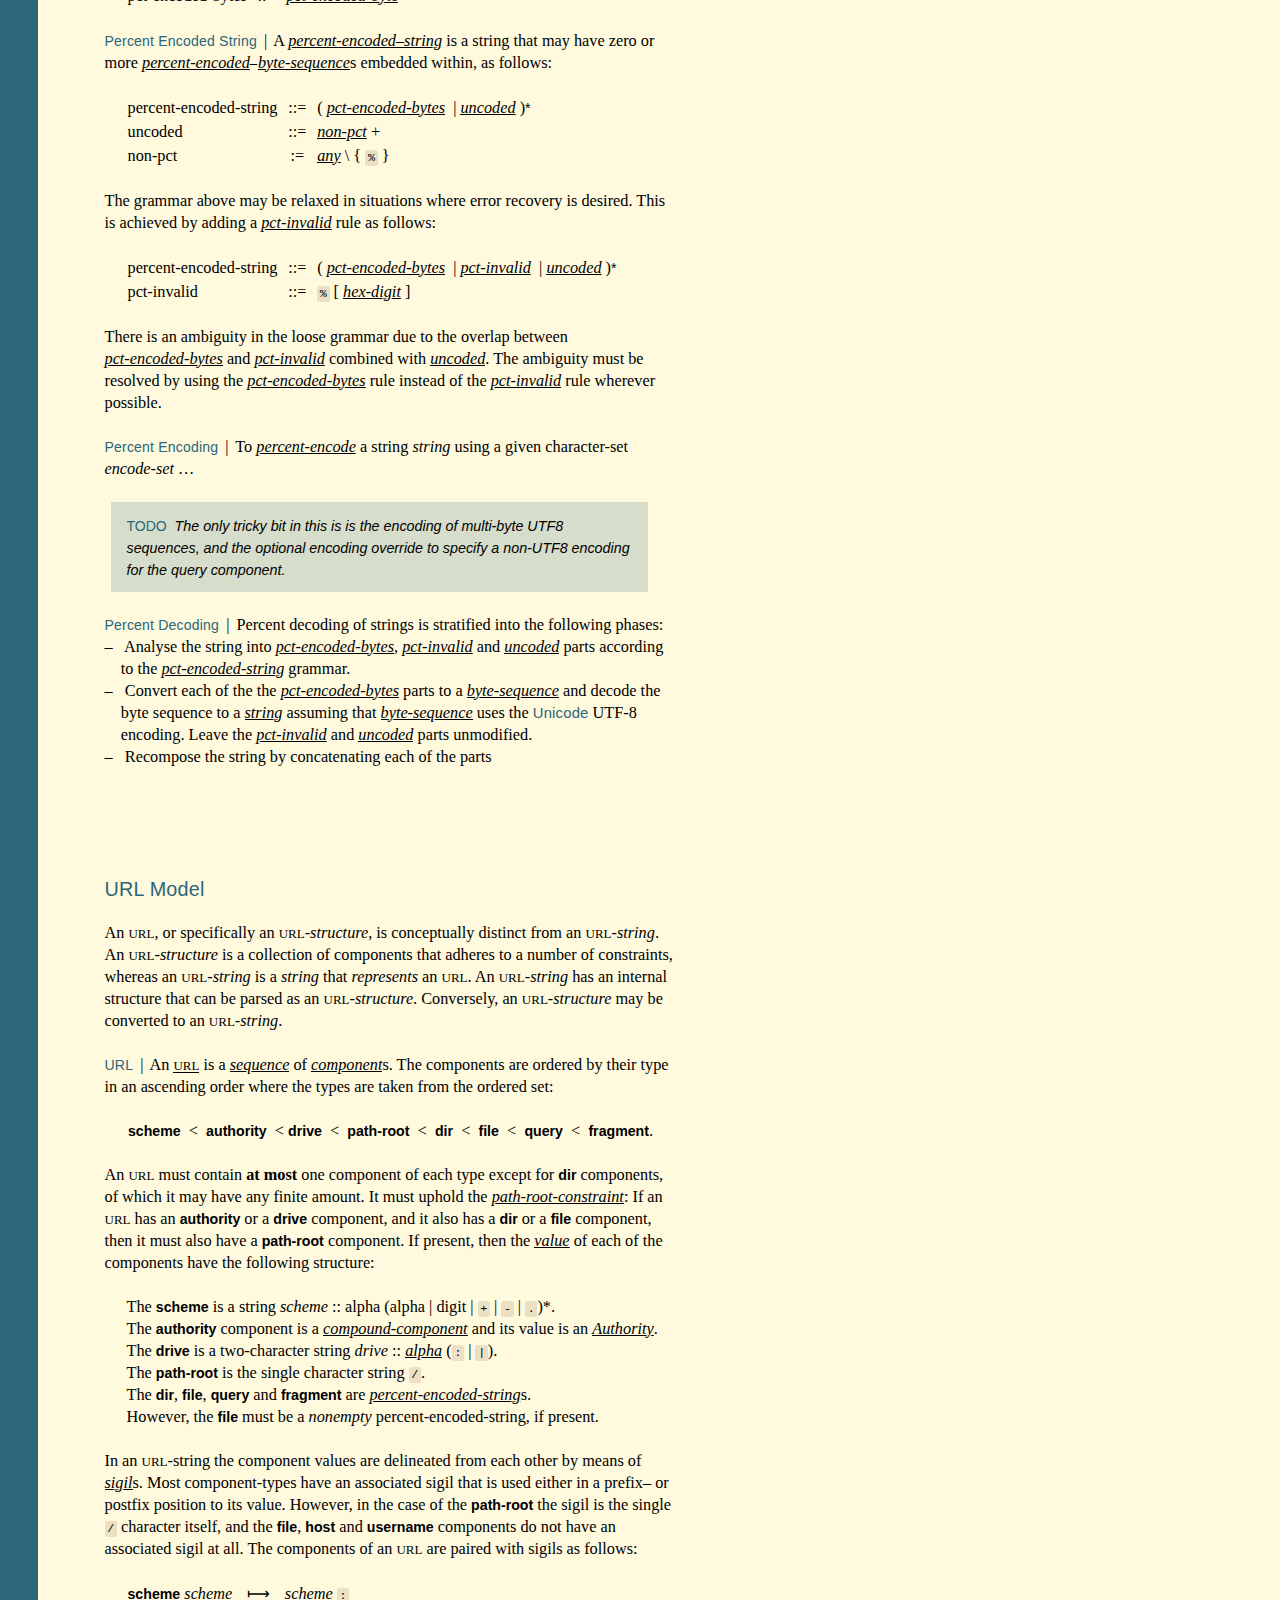
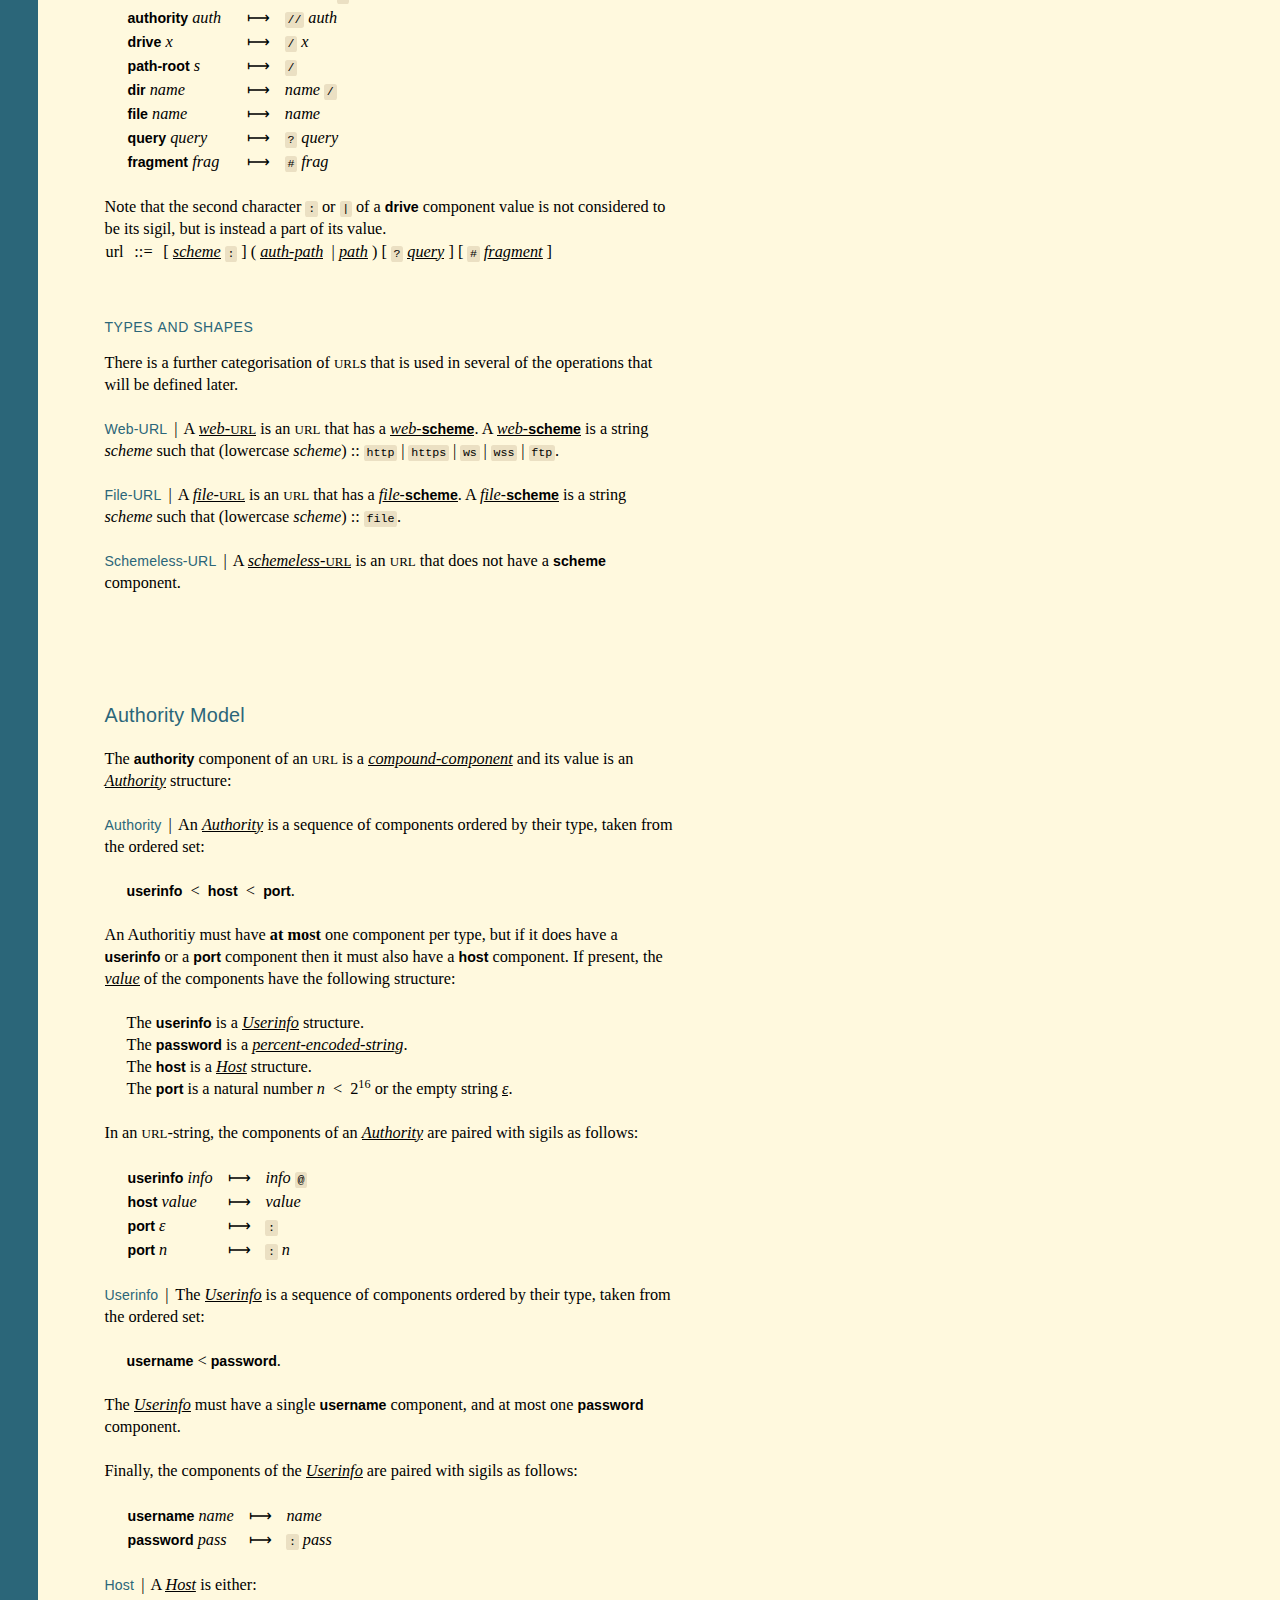
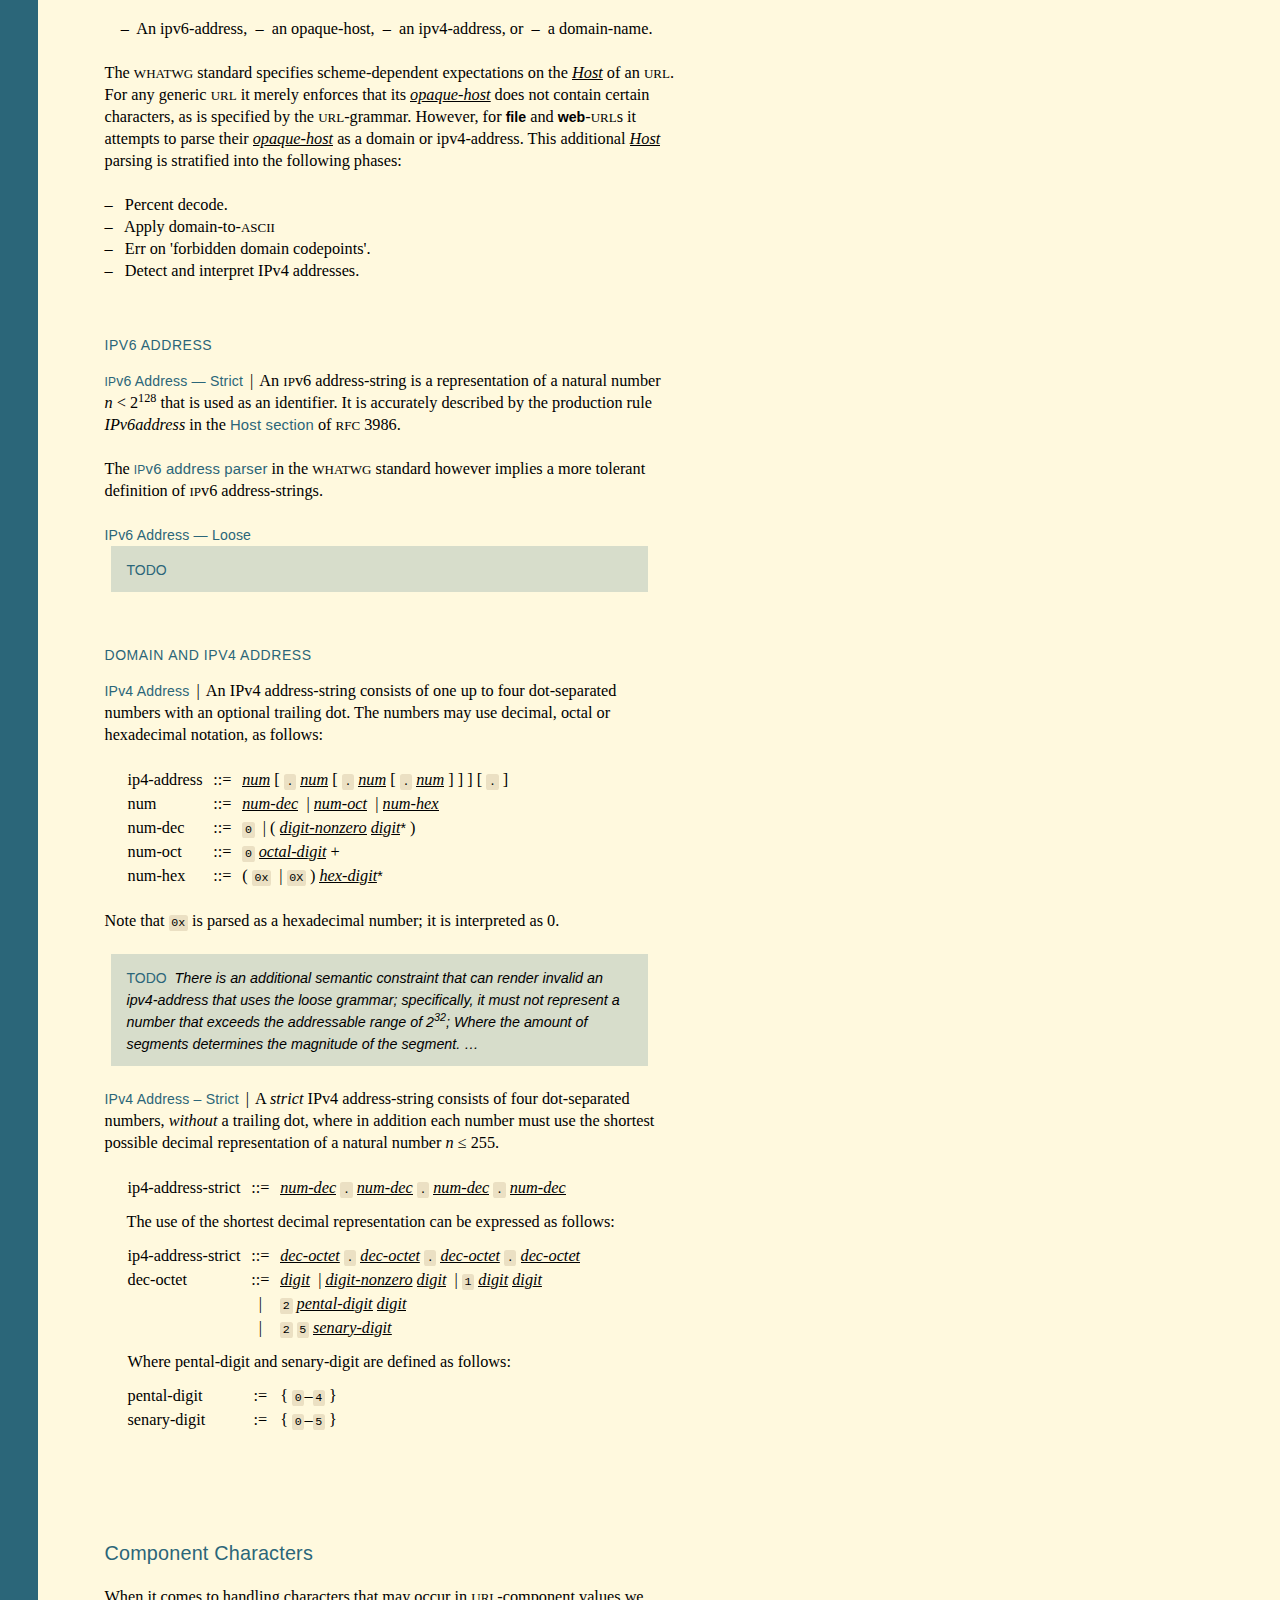
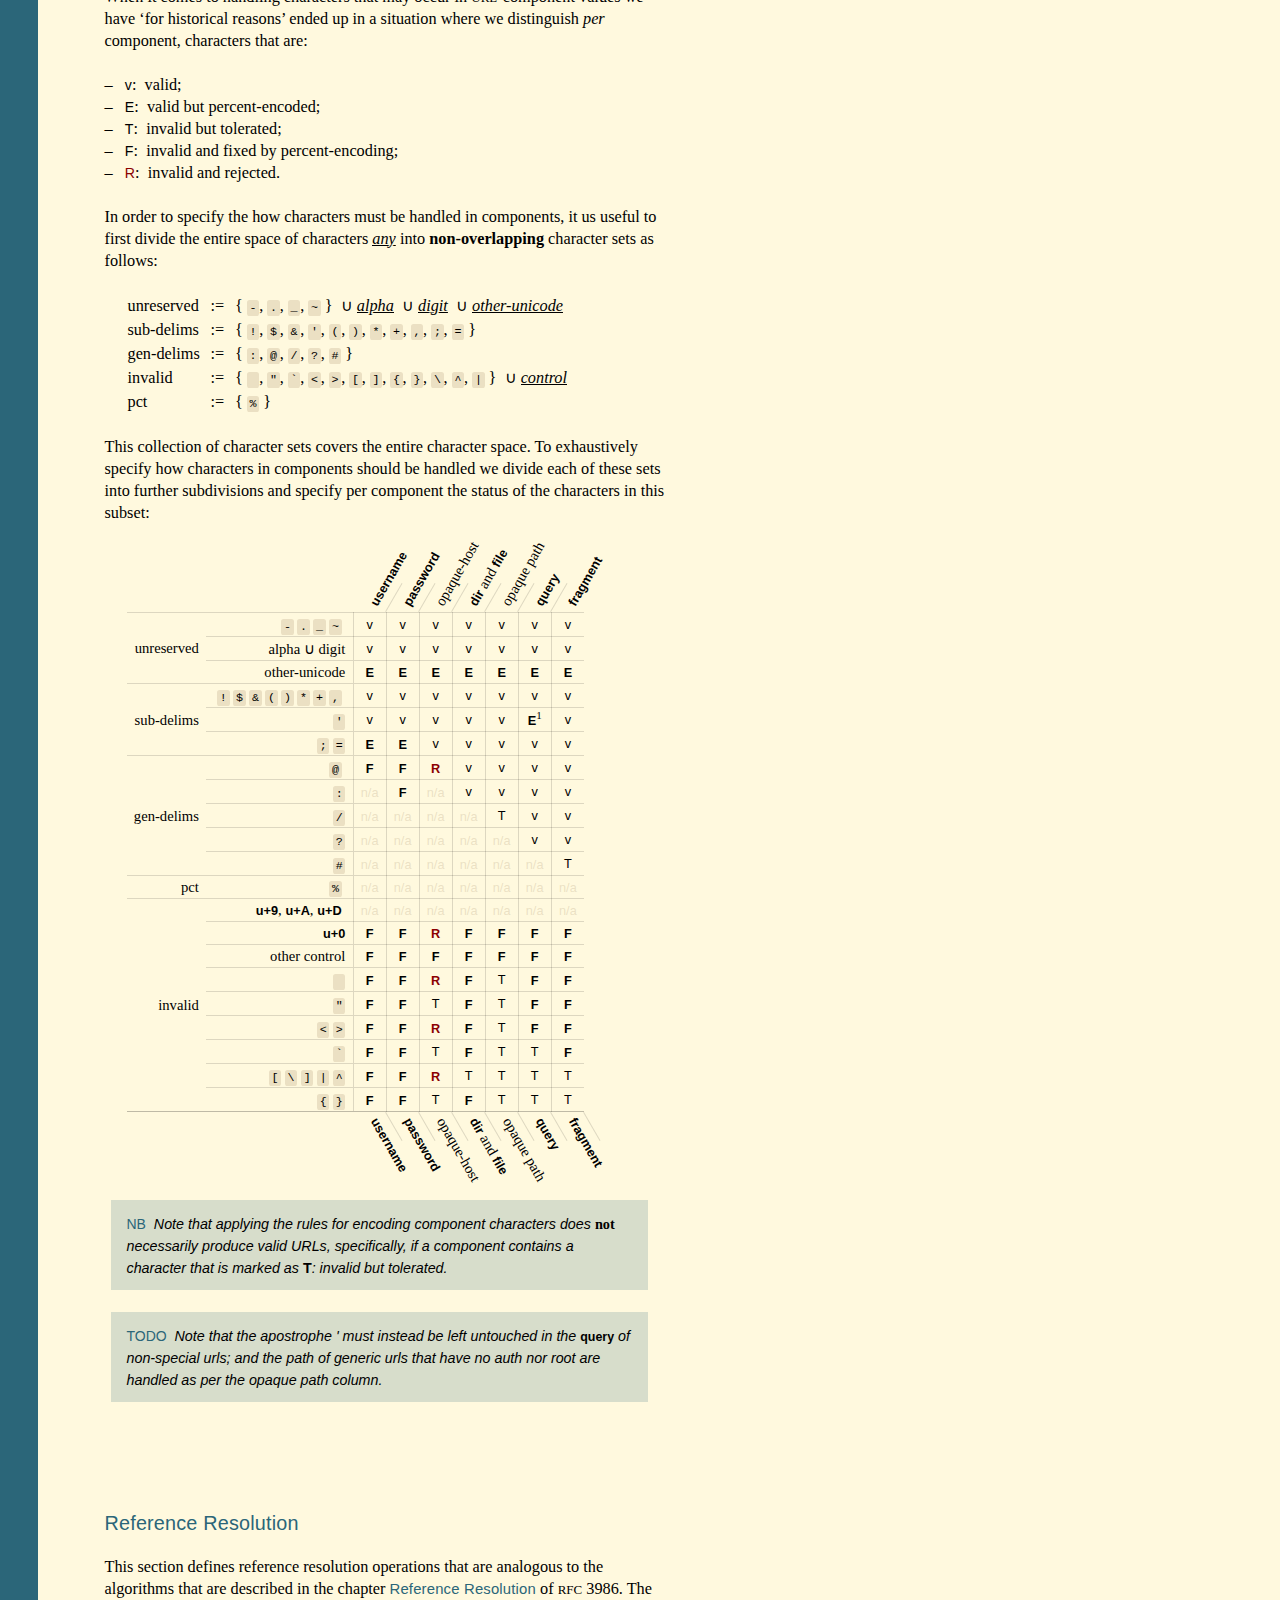
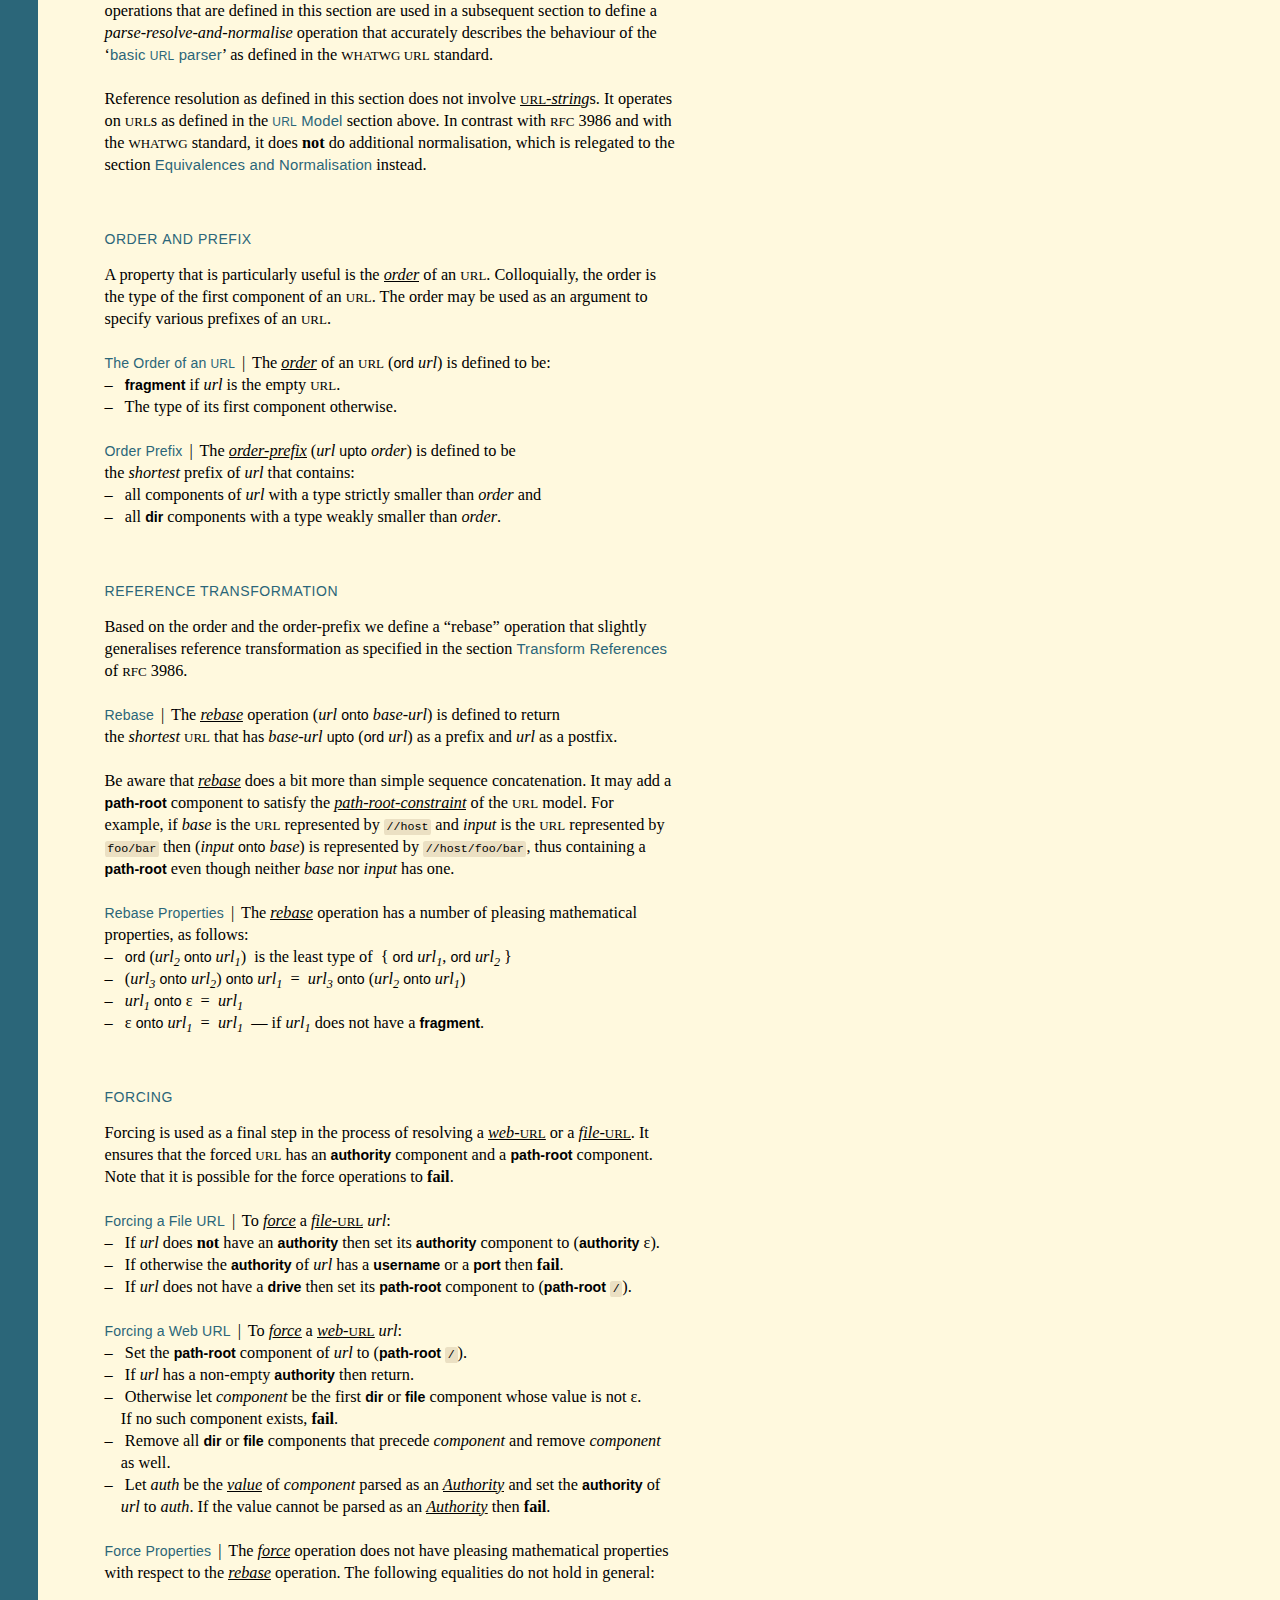
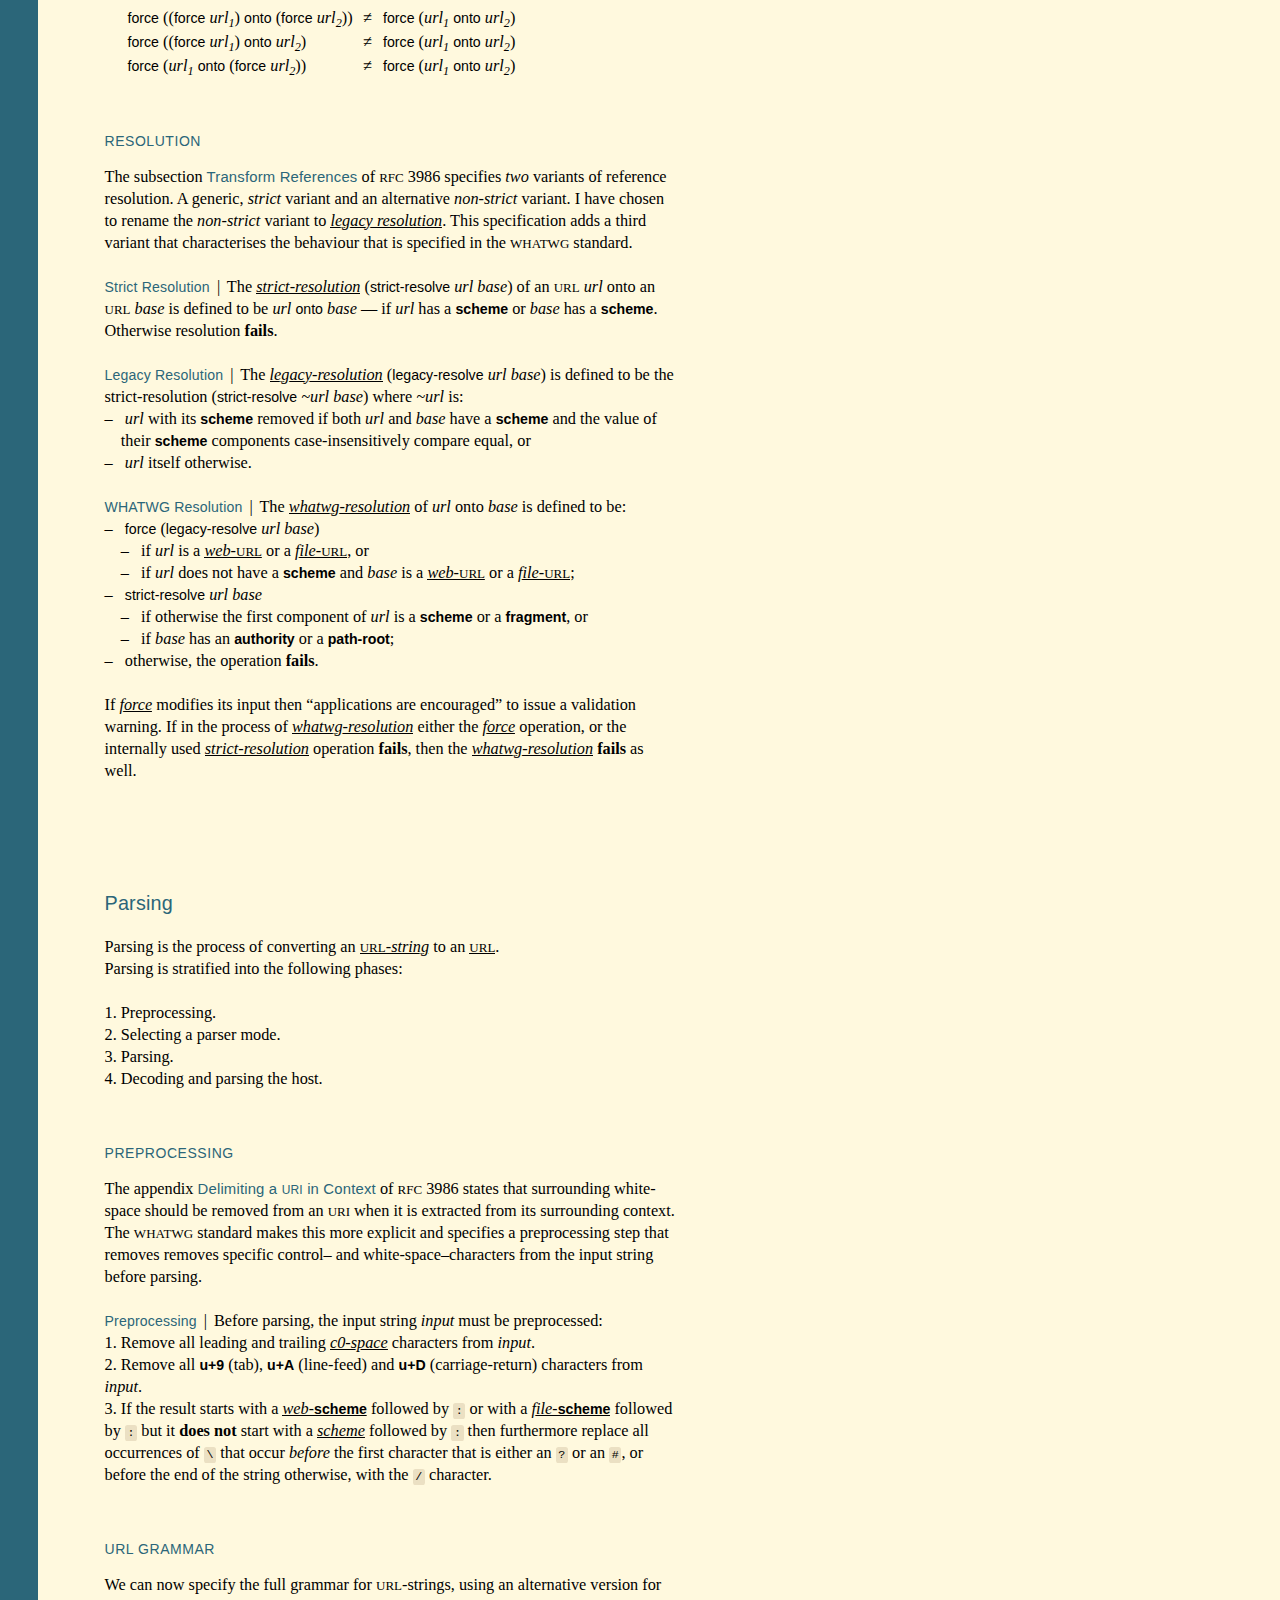
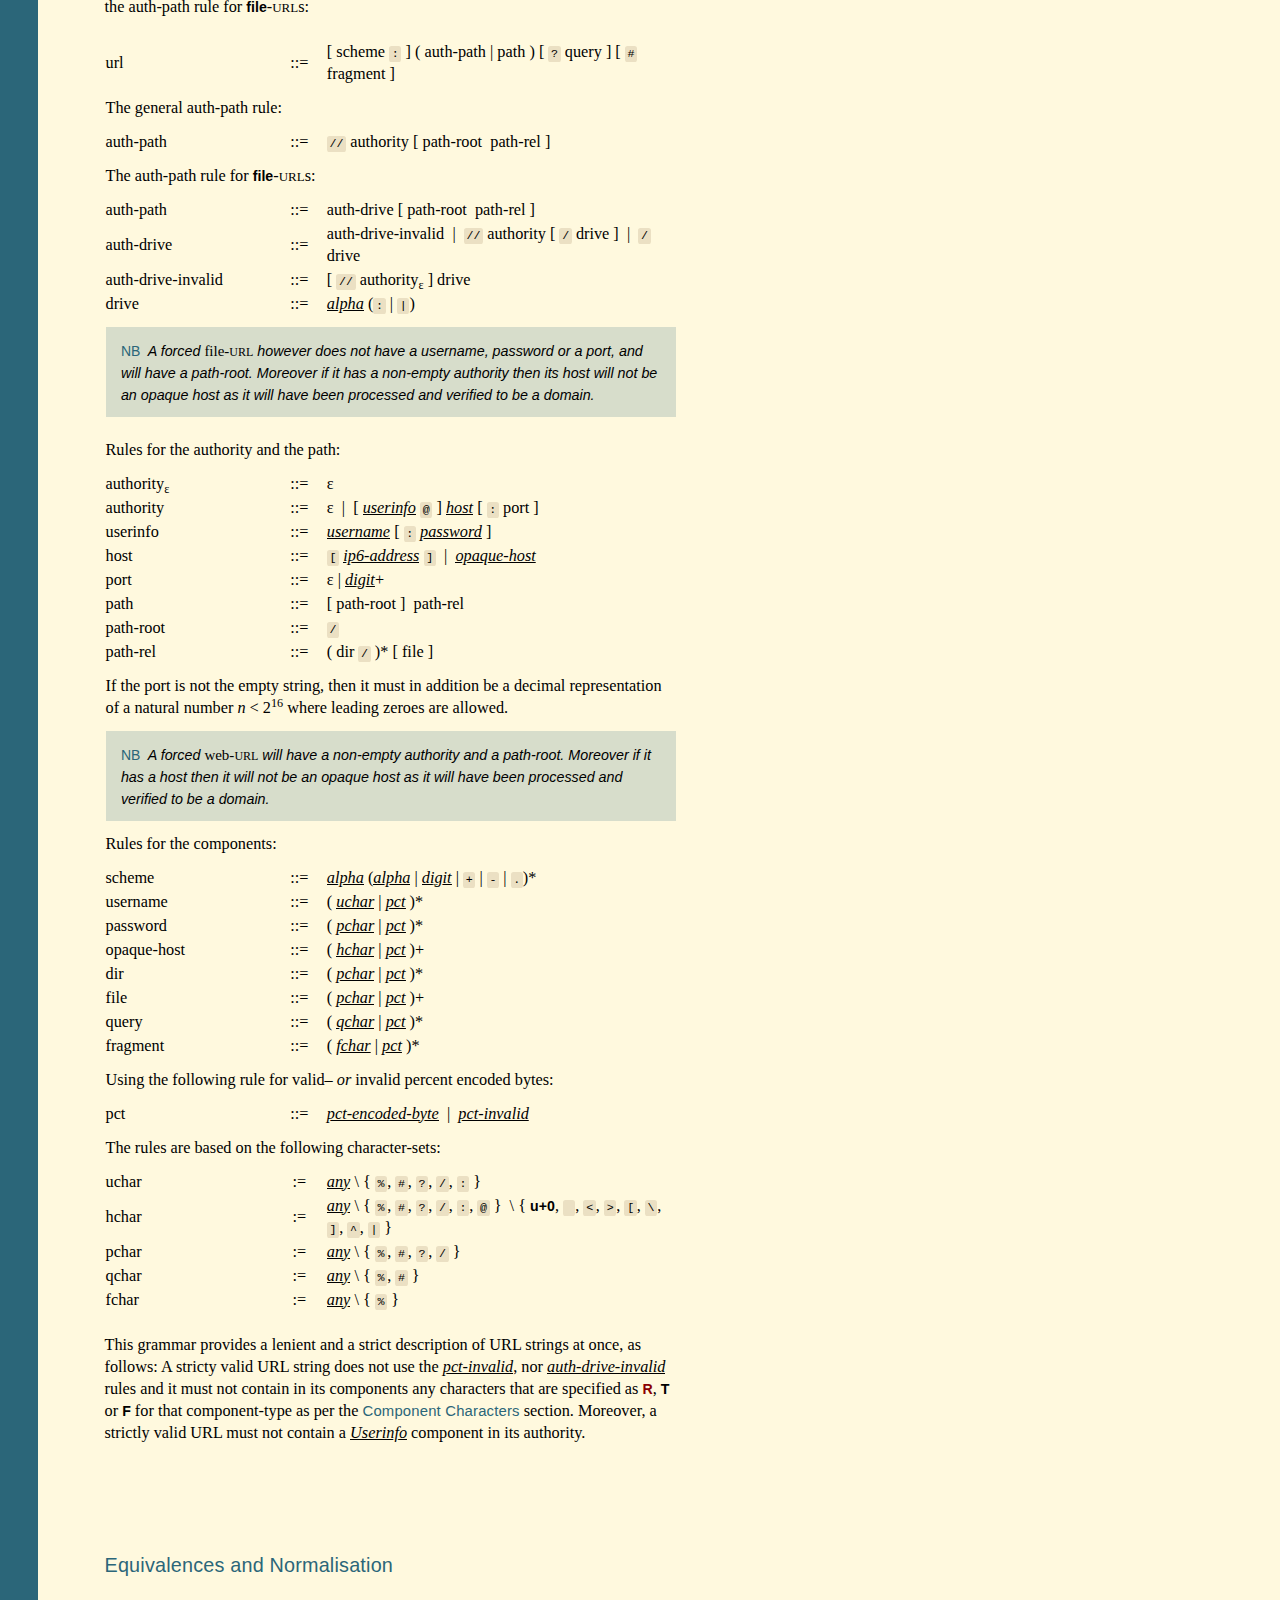
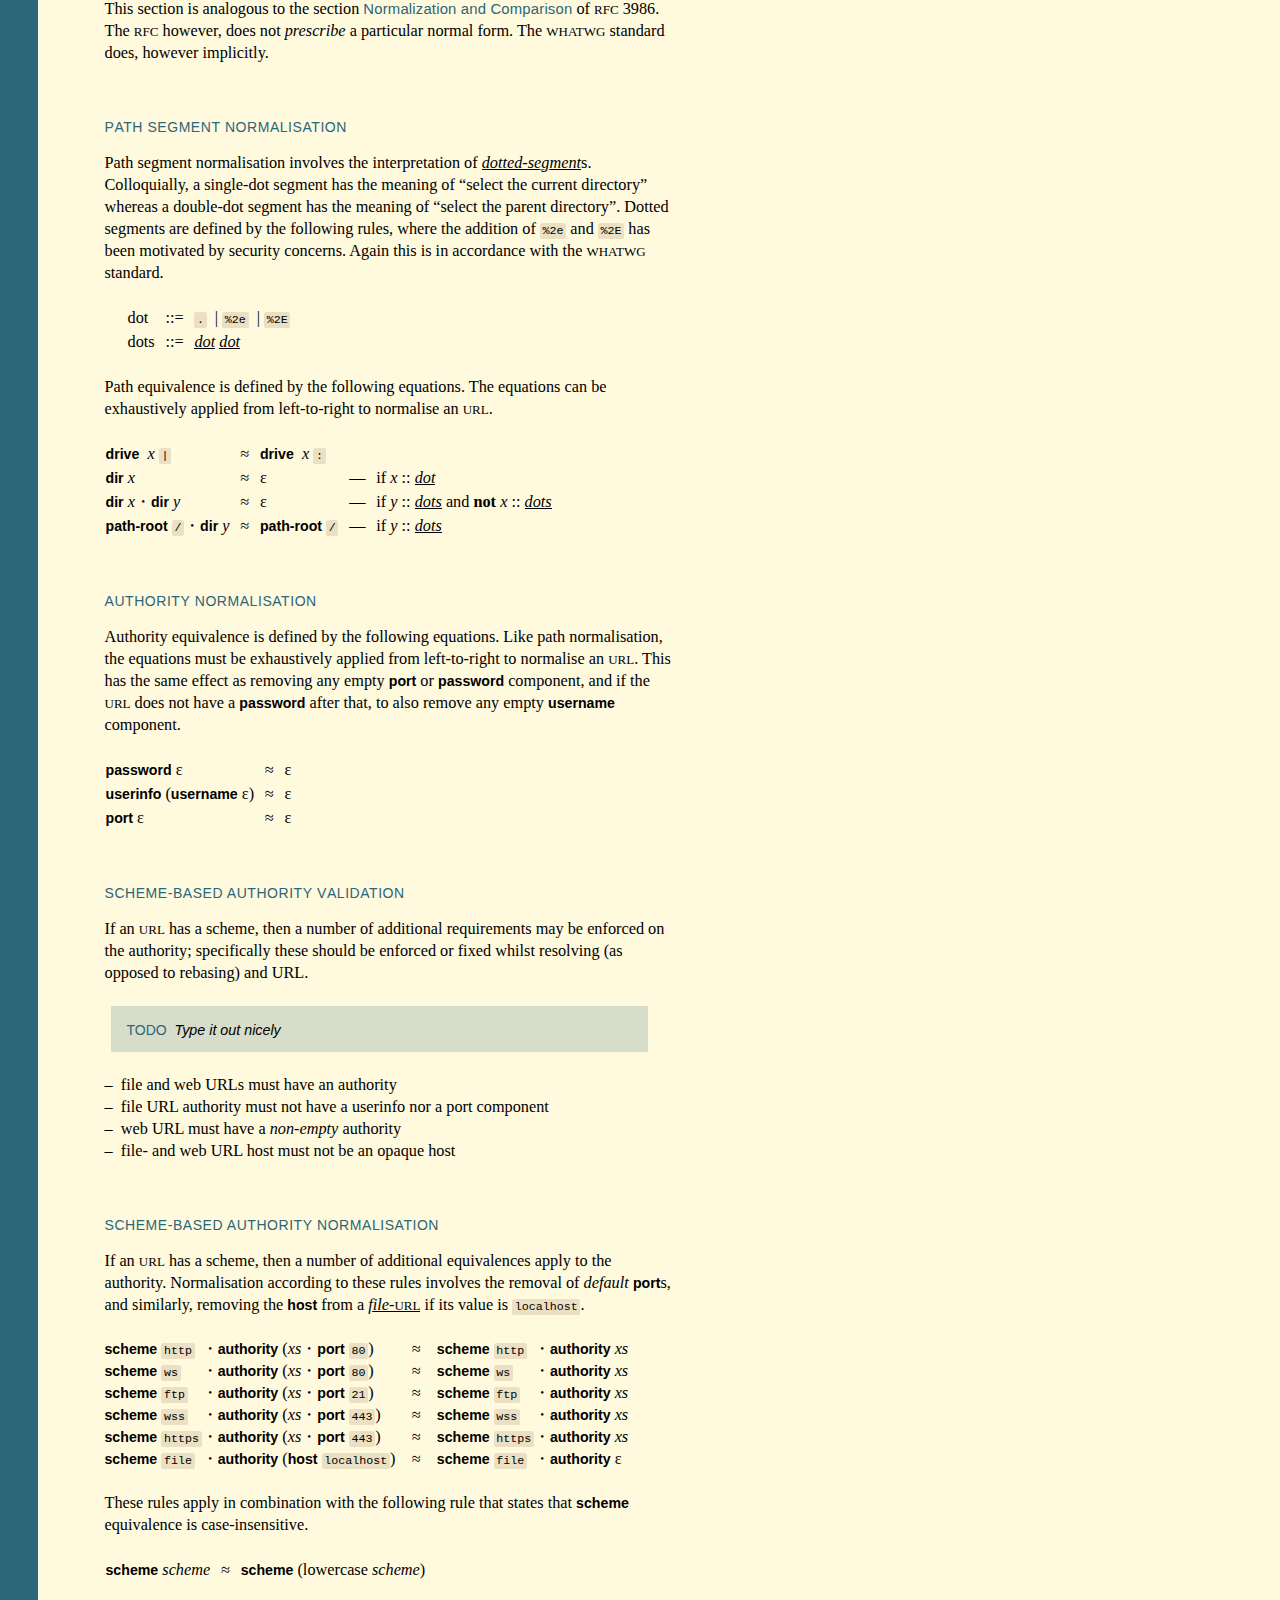
==== commit 566f1ef8: "Mark version 0.10.0" ====
--- a/index.html
+++ b/index.html
@@ -1,17 +1,17 @@
-<!DOCTYPE html>
-<html lang="en" class="-debug">
+<!DOCTYPE html><html lang=en>
 <head>
-  <meta charset="utf-8">
-  <meta http-equiv="x-ua-compatible" content="ie=edge">
-  <meta name="viewport" content="initial-scale=1, shrink-to-fit=no, user-scalable=no">
+  <meta charset=utf-8>
+  <meta http-equiv=x-ua-compatible content="ie=edge">
+  <meta name=viewport content="initial-scale=1", shrink-to-fit=no, user-scalable=no>
   <title>URL Specification</title>
-  <link rel="stylesheet" href="style/base.css">
-  <link rel="stylesheet" href="style/style.css">
-  <script src="lib/specurl.min.js"></script>
-  <script src="scripts/main.js"></script>
+  <link rel=stylesheet href=style/base.css>
+  <link rel=stylesheet href=style/style.css>
+  <script src=lib/bnf.js></script>
+  <script src=scripts/main.js></script>
 </head>
 <body>
 
+<!----------------------------->
 
 <header>
   <hgroup>
@@ -19,17 +19,18 @@
   </hgroup>
 </header>
 
+<!----------------------------->
 
 <div id=tools>
   <div id=menu>
     <a id=icon href=#url-specification>🌲</a>
     <ul>
-      <li><a href=#url-specification>Introduction</a></li>
-      <li><a href=#preliminaries>Preliminaries</a></li>
+      <li><a href=#prelude>Prelude</a></li>
       <li><a href=#url-model><span class=url>URL</span> Model</a></li>
+      <li><a href=#authority-model>Authority</a></li>
+      <li><a href=#component-characters>Characters</a></li>
       <li><a href=#reference-resolution >Resolution</a></li>
       <li><a href=#parsing>Parsing</a></li>
-      <li><a href=#host-parsing >Host Parsing</a></li>
       <li><a href=#equivalences-and-normalisation >Normalisation</a></li>
       <li><a href=#printing>Printing</a></li>
     </ul>
@@ -38,198 +39,178 @@
 </div>
 
 
+<!----------------------------->
+
+
 <main>
 <article>
 <h1 id=url-specification>URL Specification</h1>
 
 
-<!----------------------------->
 <section class=-short>
-<h2 class=toc-exclude style=display:none>URL Specification</h2>
-<!----------------------------->
+
+  <h2 id=goals class=toc-exclude style=display:none>URL Specification</h2>
+
   <p>
     This document provides a concise formal definition of <span class=url>URL</span>s and
     the language of <span class=url>URL</span>s. It offers a rephrasing of the 
-    <a href="https://url.spec.whatwg.org/"><abbr class=-caps>WHATWG URL</abbr>
+    <a href="https://url.spec.whatwg.org/"><abbr class=caps>WHATWG URL</abbr>
       standard</a> in an effort to better reveal the internal structure of 
     <span class=url>URL</span>s and the operations on them.
     It provides a formal grammar and a set of elementary operations that are eventually
     combined together in such a way that the end result is equivalent with the
-    <abbr class=-caps>WHATWG</abbr> standard. 
-
-  <p class=-inbetween>
-    The goals of this document are,
-
-  <ul class=-prose>
-    <li>
-      To provide a modular, concise formal specification of
-      <span class=url>URL</span>s that is behaviourally equivalent with, and 
-      covers all of the <a href="https://url.spec.whatwg.org/"
-      ><abbr class=-caps>WHATWG URL</abbr> standard</a> with the exception of
-      the web <abbr class=-caps>API</abbr>'s setters and the url-encoded
-      form format.
-    <li>
-      To provide a general model for <span class=url>URL</span>s that can
-      express relative references and to define reference resolution by means
-      of a number of elementary operations, in such a way that the end result is 
-      in agreement with the <abbr class=-caps>WHATWG</abbr> standard.
+    <abbr class=caps>WHATWG</abbr> standard.
+
+  <p class=inbetween>
+    The goals of this project are:
+
+  <ul>
+    <li>
+      To provide a modular, concise formal specification of <span class=url>URL</span>s
+      that is behaviourally equivalent with, and  covers all of the
+      <a href="https://url.spec.whatwg.org/"><abbr class=caps>WHATWG URL</abbr>
+        standard</a> with the exception of the web <abbr class=caps>API</abbr>'s setters
+      and the url-encoded form format.
+    <li>
+      To provide a general model for <span class=url>URL</span>s that can express
+      relative references and to define reference resolution by means of a number of
+      elementary operations, in such a way that the end result is  in agreement with
+      the <abbr class=caps>WHATWG</abbr> standard.
     <li>
       To provide a concise way to describe the differences between the
-      <abbr class=-caps>WHATWG</abbr> standard and 
-      <a href="https://tools.ietf.org/html/rfc3986"><abbr class=-caps>RFC</abbr> 3986</a>
+      <abbr class=caps>WHATWG</abbr> standard and
+      <a href="https://tools.ietf.org/html/rfc3986"><abbr class=caps>RFC</abbr> 3986</a>
       and
-      <a href="https://tools.ietf.org/html/rfc3987"><abbr class=-caps>RFC</abbr> 3987</a>
+      <a href="https://tools.ietf.org/html/rfc3987"><abbr class=caps>RFC</abbr> 3987</a>
       as part of a larger effort;
     <li>
       To enable and support work towards an update of
-      <a href="https://tools.ietf.org/html/rfc3987"><abbr class=-caps>RFC</abbr> 3987</a>
-      that resolves the incompatibilities with the <abbr class=-caps>WHATWG</abbr> standard.
-    <li>
-      To enable and support editorial changes to the 
-      <abbr class=-caps>WHATWG</abbr> standard in the hope to recover the
-      structural framework for relative references, normalisation and the hierarchy of 
-      equivalence relations on <span class=url>URL</span>s that was put forward in 
-      <a href="https://tools.ietf.org/html/rfc3986"><abbr class=-caps>RFC</abbr> 3986</a>.
-    <!-- <li>
-      To provide the authors of the <abbr class=-caps>WHATWG</abbr> standard
-      with a support document that is useful to them in their efforts to
-      understand and standardise the behaviour of web browsers. -->
+      <a href="https://tools.ietf.org/html/rfc3987"><abbr class=caps>RFC</abbr> 3987</a>
+      that resolves the incompatibilities with the <abbr class=caps>WHATWG</abbr>
+      standard.
+    <li>
+      To enable and support editorial changes to the <abbr class=caps>WHATWG</abbr>
+      standard in the hope to recover the structural framework for relative references,
+      normalisation and the hierarchy of equivalence relations that was put forward in
+      <a href="https://tools.ietf.org/html/rfc3986"><abbr class=caps>RFC</abbr> 3986</a>.
+  </ul>
+
+</section>
+
+
+<!----------------------------->
+
+
+<section class=-short>
+
+  <h2 class=toc-exclude>Status</h2>
+
+  <ul>
+    <li>
+      This is version 0.10.0 of the specification.
+    <li>
+      This document is licensed under a
+      <a href="https://creativecommons.org/licenses/by-sa/2.0/">
+      Creative Commons - <abbr class=caps>CC BY-SA</abbr> 2.0</a> license. 
+    <li>
+      Development can be discussed on
+      <a href="https://github.com/alwinb/url-specification">GitHub</a>.
+      Questions are welcome there as well.
+    <li>
+      There is a <a href="https://github.com/alwinb/spec-url">Reference Implementation</a>
+      to accompany this specification.
+    <li>
+      The reference implementation <strong>passes all</strong> 
+      the <span class=url>URL</span>-constructor tests  
+      in the <a href=https://web-platform-tests.org>web-platform</a> test-suite.
   </ul>
 </section>
 
 
 <!----------------------------->
-<section class=-short>
-<h2 class=toc-exclude>Status of this document</h2>
-<!----------------------------->
-  <p class=note>
-    This is a development version of the specification. 
-
-  <ul>
-    <li>
-      This is version 0.9.0 of the specification. This is a development 
-      version. 
-    <li>
-      The versioning scheme is specified by
-      <a href="https://semver.org/spec/v2.0.0.html">Semantic Versioning</a>.
-    <li>
-      This document is licensed under a
-      <a href="https://creativecommons.org/licenses/by-sa/2.0/">
-      Creative Commons - <abbr class=-caps>CC BY-SA</abbr> 2.0</a> license. 
-    <li>
-      The development of this specification can be discussed on
-      <a href="https://github.com/alwinb/url-specification">GitHub</a>. 
-    <li>
-      There is a <a href="https://github.com/alwinb/spec-url">reference implementation</a>
-      to accompany this specification. 
-    <li>
-      The reference implementation currently passes 630 out of the 632
-      <span class=url>URL</span> constructor tests from the
-      <a href=https://web-platform-tests.org>web-platform-tests</a>.
-  </ul>
-</section>
-
-
-<!----------------------------->
-<section class=-short>
-<h2 class=toc-exclude>Structure of this document</h2>
-<!----------------------------->
-  <p>
-    As of this writing, this document has a compact format that is focused specifically on
-    the definition and specification of <span class=url>URL</span>s and operations on
-    <span class=url>URL</span>s.
-
-  <p class=-inbetween>
-    The sections are laid out as follows.
-  <ul id=toc>
-    <!-- auto generated -->
-  </ul>
-</section>
-
-
-<!----------------------------->
-<section><h2>Preliminaries</h2>
-<!----------------------------->
-  <p>
-    This section introduces basic concepts and notational conventions which are used
-    throughout the rest of this document. 
-
-  <h4>Sequences</h4>
-  <p>
-    This specification uses an algebraic notation for <i>sequence</i>s
-    that makes no distinction between one-element sequences and their first
-    element. It uses the following notation:
-
-  <div class="dfn-scope -inbetween">
-    <ul>
-      <li>
-        <dfn style=display:none>sequence</dfn>
-        The empty sequence is denoted by ε. 
-      <li>
-        The concatenation of two sequences <var>S</var> and <var>T</var> is
-        denoted by <var>S</var>・<var>T</var>. 
-    </ul>
-
-    <p style=margin-top:-.5rem>
-      Furthermore, the notation
-      <var>e</var> <b>:</b> <var>T</var> is used to denote the concatenation of a
-      single-element <var>e</var> in front of a sequence <var>T</var>. 
-  </div>    
-
-
-  <p>
-    The notation <var>e</var> <b>:</b> <var>T</var> may be used to inductively specify
-    operations on sequences. For example, the length of a sequence is defined by 
-    <dfn class=noindex>length</dfn> ε = 0 and
-    <dfn class=noindex>length</dfn> (<var>e</var> <b>:</b> <var>T</var>) = 
-    1 + <i>length</i> <var>T</var>.
-
-  <p style=margin-top:-.5rem>
-    Parentheses are used for disambiguation and as visual aides. Paired 
-    parentheses are not part of a sequence-constructing operation. 
-
-  <div class="dfn-scope +br">
-    <h4>Components</h4>
-    <p>
-      <dfn style=display:none>type</dfn>
+
+
+<section>
+
+  <h2 id=prelude>Prelude</h2>
+
+  <p>
+    This section introduces basic concepts and notational conventions that are used
+    throughout the rest of this document.
+
+  <h4>Components</h4>
+    <p>
+      <dfn style=display:none>type</dfn><dfn style=display:none>value</dfn>
       The word <dfn>component</dfn> is used throughout this document to mean a
       tagged value, denoted by (<var>type</var> <var>value</var>), where
       <var>type</var> is taken from a predefined set of
       <dfn>component-type</dfn>s.
-    The <i class=noindex>value</i> of a component may be a <i class=common>sequence</i>
-    of components itself, in which case the component may be referred to as a
-    <dfn>compound-component</dfn> for clarity.
-    <!--and the components present in its value may be referred to as
-    <dfn>sub-component</dfn>s.-->
-    <!-- add to dfn index -->
-    <!-- TODO I want to be able to add alt-name attributes to the dfn tags-->
-    <div style=display:none><dfn>value</dfn></div>
+
+    <p>
+      The <i>component-type</i> is typeset in boldface and it may be used stand-alone
+      as a <i class=common>component-type</i> or in prefix position to denote a 
+      <i>component</i>.
+
+    <p>
+      For example, <b class=noindex>scheme</b> denotes a <i>component-type</i>,
+      whilst e.g. (<b class=noindex>scheme</b> <code>http</code>) denotes a
+      <b class=noindex>scheme</b>-<i>component</i> that has the 
+      string <code>http</code> as its value.
+
+    <p>
+      When we are dealing with a collection of <i class=common>component</i>s,
+      and the collection contains exactly one <i class=common>component</i> with 
+      a given <i class=common>component-type</i>, then we may use the type of
+      the component to refer to its value directly.
+
+    <p>
+      For example, if S is a <i class=common>sequence</i> of
+      <i class=common>component</i>s (<b class=noindex>dir</b> <var>x</var>・<b
+       class=noindex>file</b> <var>y</var>・<b class=noindex>query</b> <var>z</var>) then
+       the phrase &ldquo;the <b class=noindex>query</b> of S&rdquo; is used to refer to
+       the <i class=common>value</i> <var>z</var> whereas
+       &ldquo;the <b class=noindex>query</b> <i class=common>component</i> of S&rdquo;
+       is used to refer to the <i class=common>component</i>
+       (<b class=noindex>query</b> <var>z</var>) as a whole.
+
+    <p class=dfn-scope>
+      The <i class=noindex>value</i> of a <i class=common>component</i> may be a
+      <i class=common>sequence</i> of <i class=common>component</i>s itself, in which case the
+      <i class=common>component</i> may be referred to as a <dfn>compound-component</dfn> for clarity.
+      <!--and the components present in its value may be referred to as
+      <dfn>sub-component</dfn>s.-->
+
+  <div class="dfn-scope +br">
+  <h4>Sequences</h4>
+    <p>
+      This specification uses a notation for <dfn>sequence</dfn>s
+      that makes no distinction between one-element sequences and single
+      elements. It uses the following notation:
+    <ul>
+      <li>
+        The empty sequence is denoted by ε. 
+      <li>
+        The concatenation of two sequences <var>S</var> and <var>T</var> is
+        denoted by <var>S</var>・<var>T</var>. 
+    </ul>
   </div>
-  <p>
-    Both <i>component-type</i>s and their corresponding <i>component</i>-constructing operator are
-    typeset in boldface. For example, <b class=noindex>scheme</b> denotes a <i>component-type</i>,
-    whilst (<b class=noindex>scheme</b> <var>value</var>) denotes a
-    <b class=noindex>scheme</b>-<i>component</i>. 
-    Again, parentheses are used to disambiguate and as visual aides. They are not part of
-    the <i class=common>component</i>-constructing operator. 
-  <p>
-    When a collection of <i class=common>component</i>s contains exactly one
-    <i class=common>component</i> for a given <i class=common>component-type</i>,
-    then the <i class=common>type</i> may be used as a reference to the
-    <i class=common>component</i>'s
-    <i class=common>value</i>. For example, given a <i class=common>sequence</i> of
-    <i class=common>component</i>s
-    S := (<b class=noindex>dir</b> <var>x</var>・<b
-       class=noindex>file</b> <var>y</var>・<b 
-       class=noindex>query</b> 
-    <var>z</var>), the phrase
-    &ldquo;the <b class=noindex>query</b> of S&rdquo; identifies the
-    <i class=common>value</i> <var>z</var> whereas the phrase &ldquo;the
-    <b class=noindex>query</b> <i class=common>component</i> of
-    S&rdquo; identifies (<b class=noindex>query</b> <var>z</var>).
-
-
-  <h3>Strings and Grammars</h3>
+
+  <!-- <p>
+    Furthermore, the notation
+    <var>e</var> <b>:</b> <var>T</var> is used to denote the concatenation of a
+    single-element <var>e</var> in front of a sequence <var>T</var>.
+
+  <p>
+    The notation <var>e</var> <b>:</b> <var>T</var> may be used to inductively specify
+    operations on sequences. For example, the length of a sequence is defined by
+    <dfn class=noindex>length</dfn> ε = 0 and
+    <dfn class=noindex>length</dfn> (<var>e</var> <b>:</b> <var>T</var>) =
+    1 + <i>length</i> <var>T</var>. -->
+
+  <!-- <p style=margin-top:-.5rem>
+    Parentheses are used for disambiguation and as visual aides. Paired
+    parentheses are not part of a sequence-constructing operation.  -->
+
 
   <h4>Strings and Code-Points</h4>
     <p class=-br>
@@ -250,21 +231,17 @@
         code points. It is denoted by ε. 
     </ul>
     <p>
-      Code points are denoted by a number in <em>hexadecimal</em> notation
-      preceded by <b class=noindex>u+</b>, in boldface. In addition, code points
-      that correspond to <i class=common>printable <abbr
-        class=-caps>ASCII</abbr> characters</i> are
-      often denoted by their corresponding glyph, typeset in monospace and on a
-      screened background.
-      For example, <b>u+41</b> and <code>A</code> denote the same
-      code point. Strings that contain only
-      <i class=common>printable <abbr class=-caps>ASCII</abbr> characters</i>
+      Code points are denoted by a number in <em>hexadecimal</em> notation preceded by
+      <b class=noindex>u+</b>, in boldface. Code points that correspond to
+      <i class=common>printable <abbr class=caps>ASCII</abbr> characters</i> are often
+      denoted by their corresponding glyph, typeset in monospace and on a screened background.
+      For example, <b>u+41</b> and <code>A</code> denote the same code point. Strings that
+      contain only <i class=common>printable <abbr class=caps>ASCII</abbr> characters</i>
       are often denoted as a connected sequence of glyphs, typeset likewise.
     <p>
-      The <dfn class=common>printable <abbr
-        class=-caps>ASCII</abbr> characters</dfn> are
-      codepoints in the range <b>u+20</b> to <b>u+7E</b>, inclusive. Note that
-      this includes the space <i class=common>character</i> <b>u+20</b>.
+      The <dfn class=common>printable <abbr class=caps>ASCII</abbr> characters</dfn> are
+      code points in the range <b>u+20</b> to <b>u+7E</b>, inclusive. Note that this includes
+      the space <i class=common>character</i> <b>u+20</b>.
 
 
   <div class=dfn-scope>
@@ -284,74 +261,28 @@
     are defined below: 
   </div>
 
-  <table class="grammar">
-    <tr>
-      <td><dfn>any</dfn> 
-      <td> := 
-      <td class=-nowrap> { <b>u+0</b>–<b>u+10FFFF</b> }
-    <tr>
-      <td><dfn>control-c0</dfn> 
-      <td> := 
-      <td class=-nowrap> { <b>u+0</b>–<b>u+1F</b> }
-    <tr>
-      <td><dfn>c0-space</dfn> 
-      <td> := 
-      <td class=-nowrap> { <b>u+0</b>–<b>u+20</b> }
-    <tr>
-      <td><dfn>printable-<abbr class=-caps>ASCII</abbr></dfn>
-      <td> := 
-      <td> { <b>u+20</b>–<b>u+7E</b> } — i.e. { <code><span 
-        style=width:1ch;display:inline-block;padding:0> </span></code>–<code>~</code> }
-    <tr>
-      <td><dfn>octal-digit</dfn> 
-      <td> := 
-      <td class=-nowrap>{ <code>0</code>–<code>7</code> }
-    <tr>
-      <td><dfn>digit</dfn> 
-      <td> := 
-      <td class=-nowrap> { <code>0</code>–<code>9</code> }
-    <tr>
-      <td><dfn>hex-digit</dfn> 
-      <td> := 
-      <td><span class=-nowrap>{ <code>0</code>–<code>9</code>, 
-        <code>A</code>–<code>F</code>,  <code>a</code>–<code>f</code> }</span>
-    <tr>
-      <td><dfn>digit-nonzero</dfn> 
-      <td> := 
-      <td> { <code>1</code>–<code>9</code> }
-    <tr>
-      <td><dfn>alpha</dfn> 
-      <td> := 
-      <td class=-nowrap> { <code>A</code>–<code>Z</code>,
-        <code>a</code>–<code>z</code> }
-    <tr>
-      <td><dfn>del-c1</dfn> 
-      <td> := 
-      <td> { <b>u+7F</b>–<b>u+9F</b> }
-    <tr>
-      <td><dfn>control-c1</dfn> 
-      <td> := 
-      <td class=-nowrap> { <b>u+80</b>–<b>u+9F</b> }
-    <tr>
-      <td><dfn>latin-1</dfn> 
-      <td> := 
-      <td class=-nowrap> { <b>u+A0</b>–<b>u+FF</b> }
-    <tr>
-      <td><dfn>surrogate</dfn> 
-      <td> := 
-      <td class=-nowrap> { <b>u+D800</b>–<b>u+DFFF</b> }
-    <tr>
-      <td><dfn>non-char</dfn> 
-      <td> := 
-      <td> { <b>u+FDD0</b>–<b>u+FDEF</b> }
-        ∪ { <var>c</var> | <var>c</var> in <i>any</i> and
-           (<var>c</var> + 2) <b class=op>mod</b> 2<sup>16</sup>  ≤  1 }
-    <tr>
-      <td><dfn>base-char</dfn>
-      <td> := 
-      <td> <i>any</i> \ <i>control-c0</i> \ <i>del-c1</i> \ <i>surrogate</i> \ <i>non-char</i>
-  </table>
-
+  <script class="grammar" type=bnf>
+    any             := { u+0-u+10FFFF }
+    ascii           := { u+0-u+7F }
+    control-c0      := { u+0-u+1F }
+    c0-space        := { u+0-u+20 }
+    printable-ASCII := { u+20-u+7E }
+    octal-digit     := { 0-7 }
+    digit           := { 0-9 }
+    hex-digit       := { 0-9,  A-F,  a-f }
+    digit-nonzero   := { 1-9 }
+    alpha           := { A-Z, a-z }
+    del-c1          := { u+7F-u+9F }
+    control-c1      := { u+80-u+9F }
+    non-ASCII       := { u+80-u+10FFFF }
+    surrogate       := { u+D800-u+DFFF }
+    non-char        := { u+FDD0-u+FDEF } ∪ { c | c in any and (c + 2) mod 2^16 < 2 }
+    other-unicode   := non-ASCII \ surrogate \ non-char
+    control         := control-c0 ∪ del-c1 ∪ surrogate ∪ non-char
+  </script>
+
+  <p class=todo>
+    Fix the notaton of 2<sup>16</sup> above
 
   <h4>Grammars</h4>
   <p>
@@ -360,8 +291,9 @@
     square brackets ( [ … ] ) <strong>for optional rules</strong>, a postfix
     star ( * ) for zero-or-more, a postfix plus ( + ) for one-or-more, an infix
     vertical line ( | ) for alternatives, monospaced type for literal
-    <i class=common>string</i>s
-    and an epsilon ( ε ) for the empty string. Parentheses are used for 
+    <i class=common>string</i>s and an epsilon ( ε ) for the empty string. 
+    Concatenation takes the highest precedence, followed by ( * ) and ( + ),
+    and ( | ) is used with lowest operator precedence. Parentheses are used for 
     grouping and disambiguation. 
 
 
@@ -374,91 +306,73 @@
     <var>string</var> :: <var>expression</var> is used to express that 
     <var>string</var> can be generated by <var>expression</var>.
 
-
+  
   <h3>Percent Coding</h3>
-
   <p>
     This subsection is analogous to the section 
     <a href="https://tools.ietf.org/html/rfc3986#section-2.1">Percent-Encoding</a> of
-    <abbr class=-caps>RFC</abbr> 3986 and the section 
+    <abbr class=caps>RFC</abbr> 3986 and the section 
     <a href="https://url.spec.whatwg.org/#percent-encoded-bytes">Percent-encoded bytes</a>
-    of the <abbr class=-caps>WHATWG</abbr> standard. 
-    <!--On an abstract level, <em>percent encoding</em> is a means to include characters in
+    of the <abbr class=caps>WHATWG</abbr> standard.
+    
+  <!-- <p>
+    On an abstract level, <em>percent encoding</em> is a means to include characters in
     <i class=common>component</i> <i class=common>value</i>s that can not be used within
-    <i><span class=url>URL</span>-string</i>s directly.-->
+    <i><span class=url>URL</span>-string</i>s directly. -->
 
 
   <h4>Bytes</h4>
-    <p class=-br>
-      For the purpose of this specification,
-    <ul class=dfn-scope>
-      <li>
-        A <dfn>byte</dfn> is a natural number
-        <var>n</var> &lt; 2<sup>8</sup>.
-      <li>
-        A <dfn>byte-sequence</dfn> is a <i>sequence</i> of
-        <i>byte</i>s.
-    </ul>
-  <div class=+br>
+  <p>
+    For the purpose of this specification,
+  <ul class="indent dfn-scope">
+    <li>
+      A <dfn>byte</dfn> is a natural number <var>n</var> &lt; 2<sup>8</sup>.
+    <li>
+      A <dfn>byte-sequence</dfn> is a <i>sequence</i> of <i>byte</i>s.
+  </ul>
+
 
   <h4>Percent Encoded Bytes</h4>
-    <p>
-      A non-empty <i>byte-sequence</i> may be <dfn>percent-encoded</dfn> as
-      a <i>string</i> by rendering each individual <i class=common>byte</i>
-      in two-digit hexadecimal notation, prefixed by <code>%</code>.
-    <table class="grammar dfn-scope">
-      <tr>
-        <td><dfn>pct-encoded-byte</dfn> 
-        <td> ::= 
-        <td class=-nowrap> <code>%</code> <i>hex-digit</i> <i>hex-digit</i>
-      <tr>
-        <td><dfn>pct-encoded-bytes</dfn> 
-        <td> ::= 
-        <td class=-nowrap><i>pct-encoded-byte</i>+
-    </table>
-  </div>
+  <p>
+    A non-empty <i>byte-sequence</i> may be <dfn>percent-encoded</dfn> as
+    a <i>string</i> by rendering each individual <i class=common>byte</i>
+    in two-digit hexadecimal notation, prefixed by <code>%</code>.
+  </p>
+  
+  <script class="indent grammar dfn-scope" type=bnf>
+    pct-encoded-byte  ::= `%` hex-digit hex-digit
+    pct-encoded-bytes ::= pct-encoded-byte+
+  </script>
+
 
   <h4>Percent Encoded String</h4>
   <p>
     A <dfn>percent-encoded–string</dfn> is a string that may have zero or more 
     <i>percent-encoded</i>–<i>byte-sequence</i>s
     embedded within, as follows:
-
-  <table class="grammar">
-    <tr>
-      <td>pct-encoded-string
-      <td> ::=
-      <td>( <i>pct-encoded-bytes</i>  |  <i>uncoded</i> )*
-    <tr>
-      <td><dfn>uncoded</dfn>
-      <td> ::=
-      <td> <i>non-pct</i>+
-    <tr>
-      <td><dfn>non-pct</dfn>
-      <td> :=
-      <td> <i>any</i> \ { <code>%</code> }
-  </table>
-  
+  </p>
+
+  <script class="indent grammar" type=bnf>
+    percent-encoded-string  ::= ( pct-encoded-bytes | uncoded )*
+    uncoded                 ::= non-pct+
+    non-pct                 := any \ { `%` }
+  </script>
+
   <p>
     The grammar above may be relaxed in situations where error recovery is desired. 
     This is achieved by adding a <i>pct-invalid</i> rule as follows:
   </p>
 
-  <table class=grammar>
-    <tr>
-      <td>pct-encoded-string
-      <td> ::=
-      <td>( <i>pct-encoded-bytes</i>  |  <i>pct-invalid</i>  |  <i>uncoded</i> )*
-    <tr>
-      <td><dfn>pct-invalid</dfn>
-      <td> ::=
-      <td> <nowrap><code>%</code> [ <i>hex-digit</i> ]</nowrap>
-  </table>
-
-  <p>
-    There is an ambiguity in the loose grammar due to the overlap between <i>pct-encoded-byte</i>
-    and <i>pct-invalid</i> combined with <i>uncoded</i>. The ambiguity must be resolved by using the
-    <i>pct-encoded-byte</i> rule instead of the <i>pct-invalid</i> rule wherever possible.
+  <script class="indent grammar" type=bnf>
+    percent-encoded-string  ::= ( pct-encoded-bytes  |  pct-invalid  |  uncoded )*
+    pct-invalid             ::= `%` [ hex-digit ]
+  </script>
+
+  <p>
+    There is an ambiguity in the loose grammar due to the overlap between <i>pct-encoded-bytes</i>
+    and <i>pct-invalid</i> combined with <i>uncoded</i>. The ambiguity must be resolved by using
+    the <i>pct-encoded-bytes</i> rule instead of the <i>pct-invalid</i> rule wherever possible.
+
 
   <h4>Percent Encoding</h4>
   <p>
@@ -469,208 +383,148 @@
   <!-- <h4>Percent Encode Set</h4>
     <p>
       A <dfn>percent-encode-set</dfn> is a subset of the
-      <i class=common>printable-<abbr class=-caps>ASCII</abbr></i> characters
+      <i class=common>printable-<abbr class=caps>ASCII</abbr></i> characters
       that is used as a configuration argument to a
-      <i>percent-encode</i> operation on <i>string</i>s.
+      <i>percent-encode</i> operation on <i>string</i>s.us
 
   <p class=note>
     This restricts the encode sets to printable ASCII. 
-    Non-url codepoints must also be encoded, but it makes sense to mandate that
+    Non-url code points must also be encoded, but it makes sense to mandate that
     and not make it configurable via the encode set, but this is work in progress. 
     <br>-->
 
   <p class=todo>
-    Wrap this up. Furthermore, this needs to discuss the encoding override, which is only 
-    allowed for the query; all other components must use UTF8.
+    The only tricky bit in this is is the encoding of multi-byte UTF8 sequences, and the optional
+    encoding override to specify a non-UTF8 encoding for the query component.
 
   <h4>Percent Decoding</h4>
   <p class=-br>
     Percent decoding of strings is stratified into the following phases:
+
   <ul>
     <li>
-      Analyse the string as into <i>pct-encoded-bytes</i>, <i>pct-invalid</i> and <i>uncoded</i>
+      Analyse the string into <i>pct-encoded-bytes</i>, <i>pct-invalid</i> and <i>uncoded</i>
       parts according to the <i>pct-encoded-string</i> grammar.
     <li>
-      Convert the percent-coded-bytes to a <i>byte-sequence</i> and decode the byte sequence
-      to a <i>string</i> whilst leaving the <i>pct-invalid</i> and <i>uncoded</i> parts unmodified.
-    <li>
-      Recompose the string.
+      Convert each of the the <i>pct-encoded-bytes</i> parts to a <i>byte-sequence</i> and decode
+      the byte sequence to a <i>string</i> assuming that <i>byte-sequence</i> uses the
+      <a href="https://www.unicode.org/versions/latest/">Unicode</a>
+      UTF-8 encoding. Leave the <i>pct-invalid</i> and <i>uncoded</i> parts unmodified.<br>
+      <!-- TODO handling invalid UTF8 -->
+    <li>
+      Recompose the string by concatenating each of the parts
   </ul>
 
-  <div class=todo>
-    Wrap this up. 
-    Note that the decoding of the percent-coded-bytes must use UTF8. 
+</section>
+
+
+<!----------------------------->
+
+
+<section>
+
+  <h2 id=url-model>URL Model</h2>
+
+  <p>
+    An <span class=url>URL</span>, or specifically an <i class=url>URL</i>-<em>structure</em>, is
+    conceptually distinct from an <span class=url>URL</span>-<em>string</em>.
+
+    An <i class=common><span class=url>URL</span></i>-<em>structure</em> is a collection of
+    components that adheres to a number of constraints, whereas an <span class=url>URL</span>-<em>string</em>
+    is a <em>string</em> that <em>represents</em> an <span class=url>URL</span>. 
+
+    An <span class=url>URL</span>-<em>string</em> has an internal structure that can be parsed as
+    an <span class=url>URL</span>-<em>structure</em>.
+    Conversely, an <span class=url>URL</span>-<em>structure</em> may be converted to an
+    <span class=url>URL</span>-<em>string</em>.
+
+  <div class="dfn-scope +br">
+    <h4>URL</h4>
+    <p>
+      An <dfn class=url>URL</dfn> is a <i>sequence</i> of
+      <i>component</i>s. The components are ordered by their type
+      in an ascending order where the types are taken from the ordered set: 
+
+    <p class=center>
+      <b>scheme</b>  &lt;  <b>authority</b>  &lt; <b>drive</b>
+       &lt;  <b>path-root</b>  &lt;  <b>dir</b>  &lt;  <b>file</b>
+       &lt;  <b>query</b>  &lt;  <b>fragment</b>.
+
+    <p>
+      An <i class=url>URL</i> must contain <strong>at most</strong> one <i class=common>component</i>
+      of each <i class=common>type</i> except for <b>dir</b> <i class=common>component</i>s,
+      of which it may have any finite amount. 
+      <span class=dfn-scope>It must uphold the <dfn>path-root-constraint</dfn>: 
+      If an <i class=url>URL</i> has an
+      <b>authority</b> or a <b>drive</b> <i class=common>component</i>,
+      and it also has a <b>dir</b> or a <b>file</b> component, then it must also have a <b>path-root</b>
+      <i class=common>component</i>.</span>
+      If present, then the <i>value</i> of each of
+       the <i class=common>component</i>s have the following structure:
+
+    <p class=indent>
+      The <b>scheme</b> is a <i class=common>string</i>
+      <span class=rule><var>scheme</var> :: <i>alpha</i> (<i>alpha</i> | <i>digit</i> |
+        <code>+</code> | <code>-</code> | <code>.</code>)*</span>.
+      <br>
+        The <b>authority</b> component is a <i>compound-component</i> and its value is an
+        <i>Authority</i>.
+      <br>
+        The <b>drive</b> is a two-character <i class=common>string</i>
+        <nowrap><var>drive</var> :: <i>alpha</i> (<code>:</code> | <code>|</code>)</nowrap>.
+      <br>
+        The <b>path-root</b> is the single character string <code>/</code>.
+      <br>
+        The <b>dir</b>, <b>file</b>, <b>query</b> and <b>fragment</b> are <i>percent-encoded-string</i>s.
+      <br>
+         However, the <b>file</b> must be a <em>nonempty</em> <i class=common>percent-encoded-string</i>, if present.
   </div>
-
-
-</section>
-
-
-<!------------------------>
-<section><h2>URL Model</h2>
-<!------------------------>
-<p>
-  An <i><span class=url>URL</span></i> is a sequence of components that is
-  subject to a number of additional constraints. The ordering of the components 
-  in the sequence is analogous to the hierarchical syntax of an 
-  <abbr class=-caps>URI</abbr> as described
-  in <a href="https://tools.ietf.org/html/rfc3986#section-1.2.3">Hierarchical
-  Identifiers</a> in <abbr class=-caps>RFC</abbr> 3986.
-<p>
-  It is important to stress the distinction between an
-   <i><span class=url>URL</span></i> and an
-   <i><span class=url>URL</span>-string</i>.
-<br>
-  <span class=dfn-scope>
-    An <i class=url>URL</i> is a <em>structure</em>, indeed a special
-    sequence of components, whereas an <dfn><span class=url>URL</span>-string</dfn>
-    is a special kind of <i>string</i> that <em>represents</em> an
-    <i class=url>URL</i></span>. Conversions between <i class=url>URL</i>s
-  and <i class=common><span class=url>URL</span>-string</i>s are described in
-  the sections <a href="#parsing">Parsing</a>
-  and <a href="#printing">Printing</a>.
-
-  <div class="dfn-scope +br">
-  <h4>URL</h4>
-    <p>
-      An <dfn class=url>URL</dfn> is a <i>sequence</i> of
-      <i>component</i>s that occur in ascending order by <i>component-type</i>,
-      where <i class=noindex>component-type</i> is taken from
-      the ordered set: 
-    <p class="-center">
-      <b>scheme</b> &lt; <b>authority</b> &lt; <b>drive</b>
-      &lt; <b>path-root</b> &lt; <b>dir</b> &lt; <b>file</b>
-      &lt; <b>query</b> &lt; <b>fragment</b>.
-    <ul>
-      <li>
-        An <i class=url>URL</i> contains at most one
-        <i class=common>component</i> per <i class=common>type</i>, 
-        except for <b>dir</b> <i class=common>component</i>s, of which it may have
-        any finite amount.
-      <li class=dfn-scope><dfn style=display:none>path-root-constraint</dfn>
-        If an <i class=url>URL</i> has an <b>authority</b> or a
-        <b>drive</b> <i class=common>component</i>, and it has a <b>dir</b> or a
-        <b>file</b> component, then it also has a <b>path-root</b>
-        <i class=common>component</i>.
-    </ul>
-    </div>
-
-    <div class="dfn-scope +br">
-    <h4>Authority</h4>
-    <p class=-br>
-      An <dfn>Authority</dfn><dfn style=display:none>authority</dfn>
-      is a sequence of components ordered by their type, taken from the ordered set:
-
-    <p class="-center">
-      <b>username</b> &lt; <b>password</b> &lt; <b>host</b> &lt; <b>port</b>.
-    </div>
-
-    <ul>
-      <li>
-        Authorities have at most one <i class=common>component</i> per
-        <i class=common>type</i>.
-      <li>
-        If an Authority has a <b>password</b> <i class=common>component</i> then it
-        also has a <b>username</b> <i class=common>component</i>.
-      <li>
-        If an Authority has a <b>username</b> or a <b>port</b>
-        <i class=common>component</i> then it also has a <b>host</b>
-        <i class=common>component</i>.
-    </ul>
-
-  <div class="dfn-scope +br">
-    <h4>Host</h4>
-    <p>
-      A <dfn>Host</dfn> is either:
-    <div><ul class=-inline>
-      <li>
-        An ipv6-address,
-      <li>
-        an opaque-host,
-      <li>
-        an ipv4-address, or
-      <li>
-        a domain-name.
-    </ul></div>
-  </div>
-
-    <h4>URL components</h4>
-    <p>
-      Whenever present, the <i class=common>component</i>s of an <span class=url>URL</span>
-      are subject to the following constraints:
-
-    <ul>
-      <li class=dfn-scope>
-        <dfn style=display:none><b>scheme</b>-string</dfn>
-        The <dfn><b>scheme</b></dfn> of an <i class=url>URL</i>
-        is a <i class=common>string</i>
-        <span class=rule><var>scheme</var> :: <i>alpha</i> (<i>alpha</i>
-          | <i>digit</i> | <code>+</code> | <code>-</code>
-          | <code>.</code>)*</span>.
-      <li class=dfn-scope>
-        The <dfn><b>authority</b></dfn> of an <i class=url>URL</i>
-        is
-        an <i>Authority</i>.
-      <li class=dfn-scope>
-        The <dfn><b>path-root</b></dfn> of an <i class=url>URL</i>
-        is the <i class=common>string</i> <code>/</code>. 
-      <li class=dfn-scope>
-        The <dfn><b>drive</b></dfn> of an <i class=url>URL</i>
-        is a
-        <i class=common>string</i> <span class=-nowrap><var>drive</var> ::
-          <i>alpha</i> (<code>:</code> | <code>|</code>)</span>.
-      <li class=dfn-scope>
-        The <dfn><b>file</b></dfn> of an <i class=url>URL</i>
-        is a nonempty <i class=common>string</i>.
-      <!-- <li>
-        For all other components present, the components&rsquo; values are
-        <i class=common>string</i>s. -->
-      <li class=dfn-scope>
-        The <dfn><b>host</b></dfn> of an <i>Authority</i> is a <i>Host</i>.
-      <li class=dfn-scope>
-        The <dfn><b>port</b></dfn> of an <i>Authority</i> is either ε 
-        or a natural number <var>n</var> &lt; 2<sup>16</sup>.
-      <li class=dfn-scope>
-        For all other <i class=common>component</i>s present, the
-        <i class=common>component</i>s' <i class=common>value</i>s
-        are <i class=common>string</i>s.
-    </ul>
-
-    <ul style=display:none>
-      <li class=dfn-scope>
-        A <dfn><b>dir</b></dfn> component is a component (<b>dir</b> <var>name</var>)
-        where <var>name</var> is a string.
-      <li class=dfn-scope>
-        The <dfn><b>query</b></dfn> of an <i class=url>URL</i>,
-        is a string.
-      <li class=dfn-scope>
-        The <dfn><b>fragment</b></dfn> of an <i class=url>URL</i>,
-        is a string.
-    </ul>
-
-  <p>
-    Note that arbitrary <i class=common>code point</i>s are allowed in
-    <i class=common>component</i> <i class=common>value</i>s
-    unless explicitly specified otherwise. The restrictions on the code points
-    in an <i><span class=url>URL</span>-string</i> is discussed in 
-    the <a href=#parsing>Parsing</a> section.
+  
+  <p>
+    In an <span class=url>URL</span>-<i class=common>string</i> the component values are delineated
+    from each other by means of <dfn>sigil</dfn>s. Most component-types have an associated
+    sigil that is used either in a prefix– or postfix position to its value.
+    However, in the case of the <b>path-root</b> the sigil is the single <code>/</code> 
+    character itself, and the <b>file</b>, <b>host</b> and <b>username</b> components do not
+    have an associated sigil at all.
+
+    The components of an <span class=url>URL</span> are paired with sigils as follows:
+
+    <table class=indent>
+    <tr>
+      <td><b>scheme</b> <var>scheme</var><td>  ⟼  <td><var>scheme</var> <code>:</code>
+    <tr>
+      <td><b>authority</b> <var>auth</var> <td>  ⟼  <td><code>//</code> <var>auth</var>
+    <tr>
+      <td><b>drive</b> <var>x</var> <td>  ⟼  <td><code>/</code> <var>x</var>
+    <tr>
+      <td><b>path-root</b> <var>s</var> <td>  ⟼  <td><code>/</code>
+    <tr>
+      <td><b>dir</b> <var>name</var> <td>  ⟼  <td><var>name</var> <code>/</code>
+    <tr>
+      <td><b>file</b> <var>name</var> <td>  ⟼  <td><var>name</var>
+    <tr>
+      <td><b>query</b> <var>query</var> <td>  ⟼  <td><code>?</code> <var>query</var>
+    <tr>
+      <td><b>fragment</b> <var>frag</var> <td>  ⟼  <td><code>#</code> <var>frag</var>
+  </table>
+
+  <!-- <p>
+    The pairing of the components with sigils is very carefully chosen
+    mirror the constraints on an <i class=url>URL</i>, on its
+    <i>Authority</i> and its <i>Userinfo</i>. -->
+
+  <p>
+    Note that the second character <code>:</code> or <code>|</code>
+    of a <b>drive</b> component value is not considered to be its sigil,
+    but is instead a part of its value.
+
+
+  <script class="grammar url-grammar" type=bnf>
+    url              ::= [ scheme `:` ] ( auth-path | path ) [ `?` query ] [ `#` fragment ]
+  </script>
 
   <h3>Types and Shapes</h3>
-
-  <p>
-    There is an additional number of soft constraints that must be met for
-    an <i class=url>URL</i> in order to be called <i>valid</i>. 
-    However, implementations must tolerate <i><span class=url>URL</span></i>s
-    that are not <i>valid</i> as an error recovery strategy.
-
-  <div class="dfn-scope +br">
-  <h4>Valid URL</h4>
-    <p>
-      A <dfn>valid</dfn> <i class=url>URL</i> must not have a <b>username</b> or a
-      <b>password</b> component and it must not have <i class=common>component</i>s
-      that contain invalid percent-encode sequences. 
-  </div>
-
 
   <p>
     There is a further categorisation of <i class=url>URL</i>s that is used in 
@@ -700,34 +554,552 @@
       <span class=rule>(lowercase <var>scheme</var>) :: <code>file</code></span>. 
   </div>
 
+  <div class="dfn-scope +br">
+  <h4>Schemeless-URL</h4>
+    <p>
+      A <dfn>schemeless-<span class=url>URL</span></dfn> is an
+      <i class=url>URL</i> that does not have a <b>scheme</b> <i class=common>component</i>.
+  </div>
 </section>
 
 
+<!----------------------------->
+
+
+<section>
+
+  <h2 id=authority-model>Authority Model</h2>
+
+  <p>
+    The <b>authority</b> component of an <i class=url>URL</i> is a <i>compound-component</i>
+    and its value is an <i>Authority</i> structure:
+  
+  <div class="dfn-scope +br">
+    <h4>Authority</h4>
+
+    <p>
+      An <dfn>Authority</dfn><dfn class=hidden>authority</dfn>
+      is a sequence of components ordered by their type, taken from the ordered set:
+
+    <p class=indent>
+      <b>userinfo</b>  &lt;  <b>host</b>  &lt;  <b>port</b>.
+
+    <p>
+      An Authoritiy must have <strong>at most</strong> one <i class=common>component</i>
+      per <i class=common>type</i>, but if it does have a <b>userinfo</b> or a
+      <b>port</b> <i class=common>component</i> then it must also have a <b>host</b>
+      <i class=common>component</i>. If present, the <i>value</i> of the
+      <i class=common>components</i> have the following structure:
+    
+    <p class=indent>
+      The <b>userinfo</b> is a <i>Userinfo</i> structure.
+    <br>
+      The <b>password</b> is a <i>percent-encoded-string</i>.
+    <br>
+      The <b>host</b> is a <i>Host</i> structure.
+    <br>
+      The <b>port</b> is a natural number <var>n</var>  &lt;  2<sup>16</sup>
+      or the empty string <i>ε</i>.
+  </div>
+
+  <p>
+   In an <span class=url>URL</span>-string, 
+   the components of an <i>Authority</i> are paired with sigils as follows:
+    
+  <table class=indent>
+    <tr>
+      <td><b>userinfo</b> <var>info</var>
+      <td>  ⟼ 
+      <td><var>info</var> <code>@</code>
+    <tr>
+      <td><b>host</b> <var>value</var>
+      <td>  ⟼  
+      <td><var>value</var>
+    <tr>
+      <td><b>port</b> <var>ε</var>
+      <td>  ⟼  
+      <td><code>:</code>
+    <tr>
+      <td><b>port</b> <var>n</var>
+      <td>  ⟼  
+      <td><code>:</code> <var>n</var>
+  </table>
+
+  <div class="dfn-scope +br">
+    <h4>Userinfo</h4>
+    <p>
+      <dfn class=hidden>userinfo</dfn>
+      The <dfn>Userinfo</dfn> is a sequence of components ordered by their type,
+      taken from the ordered set:
+
+    <p class=indent>
+      <b>username</b> &lt; <b>password</b>.
+
+    <p>
+      The <i>Userinfo</i> must have a single <b>username</b> component, and at most one
+      <b>password</b> component.
+  </div>
+
+  <p>
+    Finally, the components of the <i>Userinfo</i>
+    are paired with sigils as follows:
+
+  <table class=indent>
+    <tr>
+      <td><b>username</b> <var>name</var>
+      <td>  ⟼  
+      <td><var>name</var>
+    <tr>
+      <td><b>password</b> <var>pass</var>
+      <td>  ⟼  
+      <td><code>:</code> <var>pass</var>
+  </table>
+
+  <div class="dfn-scope +br">
+    <h4>Host</h4>
+    <p>
+      A <dfn>Host</dfn> is either:
+    <div><ul class=-inline>
+      <li>
+        An ipv6-address,
+      <li>
+        an opaque-host,
+      <li>
+        an ipv4-address, or
+      <li>
+        a domain-name.
+    </ul></div>
+  </div>
+
+  <p>
+    The <abbr class=caps>WHATWG</abbr> standard specifies scheme-dependent expectations
+    on the <i>Host</i> of an <i class=url>URL</i>.
+    For any generic <i class=url>URL</i> it merely enforces that its <i>opaque-host</i>
+    does not contain certain characters, as is specified by the
+    <span class=url>URL</span>-grammar. 
+    However, for <b>file</b> and <b>web</b>-<i class=url>URL</i>s it attempts to parse
+    their <i>opaque-host</i> as a domain or ipv4-address.
+    This additional <i>Host</i> parsing is stratified into the following phases:
+
+  <ul>
+    <li>
+      Percent decode.
+    <li>
+      Apply domain-to-<abbr class=caps>ASCII</abbr>
+    <li>
+      Err on 'forbidden domain codepoints'.
+    <li>
+      Detect and interpret IPv4 addresses.
+  </ul>
+
+
+  <h3>IPv6 Address</h4>
+
+  <h4><abbr class=caps>IP</abbr>v6 Address — Strict</h4>
+  <p>
+    An <abbr class=caps>IP</abbr>v6 address-string is a representation
+    of a natural number <var>n</var> &lt; 2<sup>128</sup> that is used as an identifier. 
+    It is accurately described by the production rule <var>IPv6address</var>
+    in the <a href=https://tools.ietf.org/html/rfc3986#section-3.2.2>Host
+    section</a> of <abbr class=caps>RFC</abbr> 3986. 
+
+  <p>
+    The <a href=https://url.spec.whatwg.org/#concept-ipv6-parser><abbr class=caps>IP</abbr>v6 address parser</a>
+    in the <abbr class=caps>WHATWG</abbr> standard however implies a more tolerant definition
+    of <abbr class=caps>IP</abbr>v6 address-strings. 
+
+  <h4>IPv6 Address — Loose</h4>
+  <div class=todo>
+  </div>
+
+
+  
+  <h3>Domain and IPv4 Address</h3>
+
+  <section>
+  <h4>IPv4 Address</h4>
+  <p>
+    An IPv4 address-string consists of one up to four dot-separated numbers with
+    an optional trailing dot. The numbers may use decimal, octal or hexadecimal
+    notation, as follows:
+  </p>
+
+  <script class="indent grammar" type=bnf>
+    ip4-address ::= num [`.` num [`.` num [`.` num ] ] ] [`.`]
+    num         ::= num-dec | num-oct | num-hex
+    num-dec     ::= `0` | (digit-nonzero digit*)
+    num-oct     ::= `0` octal-digit+
+    num-hex     ::= (`0x` | `0X`) hex-digit*
+  </script>
+
+  <p>
+    Note that <code>0x</code> is parsed as a hexadecimal number;
+    it is interpreted as 0.
+
+  <p class=todo>
+    There is an additional semantic constraint that can render invalid an ipv4-address that uses
+    the loose grammar; specifically, it must not represent a number that exceeds the addressable
+    range of 2<sup>32</sup>; Where the amount of segments determines the magnitude of the segment. …
+
+  <h4>IPv4 Address – Strict</h4>
+  <p>
+    A <em>strict</em> IPv4 address-string consists of four dot-separated numbers, <em>without</em> a
+    trailing dot, where in addition each number must use the shortest possible decimal
+    representation of a natural number <var>n</var> ≤ 255.
+
+  <div class=indent>
+    <script class="grammar" type=bnf>
+      ip4-address-strict ::= num-dec `.` num-dec `.` num-dec `.` num-dec
+    </script>
+
+    <p class="inbetween">
+      The use of the shortest decimal representation can be expressed as follows:
+    </p>
+  
+    <script class="grammar" type=bnf>
+      ip4-address-strict ::= dec-octet `.` dec-octet `.` dec-octet `.` dec-octet
+      dec-octet ::= digit | digit-nonzero digit | `1` digit digit
+                  | `2` pental-digit digit
+                  | `2` `5` senary-digit
+      -- Where pental-digit and senary-digit are defined as follows:
+      pental-digit := { 0-4 }
+      senary-digit := { 0-5 }
+    </script>
+  </div>
+  </section>
+
+</section>
+
+
 <!----------------------------------->
-<section><h2>Reference Resolution</h2>
+
+
+<section>
+  
+  <h2 id=component-characters>Component Characters</h2>
+
+
+  <!-- <p>
+    There is an additional number of soft constraints that must be met for
+    an <i class=url>URL</i> in order to be called <i>valid</i>.
+
+  <div class="dfn-scope +br">
+  <h4>Valid URL</h4>
+    <p>
+      A <dfn>valid</dfn> <i class=url>URL</i> must not have a <b>username</b> or a
+      <b>password</b> component and it must not have <i class=common>component</i>s
+      that contain invalid percent-encode sequences.
+  </div> -->
+
+    <p>
+      When it comes to handling characters that may occur in <span class=url>URL</span>-component
+      values we have &lsquo;for historical reasons&rsquo; ended up in
+      a situation where we distinguish <em>per</em> component, characters that are:
+    <ul>
+      <li>
+        <dfn class=op>v</dfn>: 
+        valid;
+      <li>
+        <dfn class=op>E</dfn>: 
+        valid but percent-encoded;
+      <li>
+        <dfn class=op>T</dfn>: 
+        invalid but tolerated;
+      <li>
+        <dfn class=op>F</dfn>: 
+        invalid and fixed by percent-encoding;
+      <li>
+        <dfn class="op R">R</dfn>: 
+        invalid and rejected.
+    </ul>
+
+  <p>
+    In order to specify the how characters must be handled in components, it us useful to first
+    divide the entire space of characters <i>any</i> into <strong>non-overlapping</strong>
+    character sets as follows:
+  </p>
+
+  <script class="indent grammar" type=bnf>
+  unreserved    :=  { `-`, `.`, `_`, `~` } ∪ alpha ∪ digit ∪ other-unicode
+  sub-delims    :=  { `!`, `$`, `&`, `'`, `(`, `)`, `*`, `+`, `,`, `;`, `=` }
+  gen-delims    :=  { `:`, `@`, `/`, `?`, `#` }
+  invalid       :=  { ` `, `"`, '`', `<`, `>`, `[`, `]`, `{`, `}`, `\`, `^`, `|` } ∪ control
+  pct           :=  { `%` }
+  </script>
+
+  <p>
+    This collection of character sets covers the entire character space.
+    To exhaustively specify how characters in components should be handled we divide each of these sets
+    into further subdivisions and specify per component the status of the characters in this subset:
+
+  <table id=characters class=indent>
+    <thead>
+      <tr><th><th>
+      <th><span><b>username</b></span>
+      <th><span><b>password</b></span>
+      <th><span><i class=common>opaque-host</i></span>
+      <th><span><b>dir</b> and <b> file</b></span>
+      <th><span>opaque path</td></span>
+      <th><span><b>query</b></span>
+      <th><span style=border:none><b>fragment</b></span>
+    </th>
+    </thead>
+
+    <tbody>
+      <tr>
+        <th rowspan=3>unreserved</th>
+        <th><code>-</code> <code>.</code> <code>_</code> <code>~</code>
+        <td><b class=op>v</b>
+        <td><b class=op>v</b>
+        <td><b class=op>v</b>
+        <td><b class=op>v</b>
+        <td><b class=op>v</b>
+        <td><b class=op>v</b>
+        <td><b class=op>v</b>
+      <tr>
+        <th><i class=common>alpha ∪ digit</i>
+        <td><b class=op>v</b>
+        <td><b class=op>v</b>
+        <td><b class=op>v</b>
+        <td><b class=op>v</b>
+        <td><b class=op>v</b>
+        <td><b class=op>v</b>
+        <td><b class=op>v</b>
+      <tr><th colspan=1><i class=common>other-unicode</i>
+        <td><b>E</b>
+        <td><b>E</b>
+        <td><b>E</b>
+        <td><b>E</b>
+        <td><b>E</b>
+        <td><b>E</b>
+        <td><b>E</b>
+
+      <tr>
+        <th rowspan=3>sub-delims</th>
+        <th><code>!</code> <code>$</code> <code>&</code>
+          <code>(</code> <code>)</code>
+          <code>*</code> <code>+</code> <code>,</code>
+
+        <td><b class=op>v</b>
+        <td><b class=op>v</b>
+        <td><b class=op>v</b>
+        <td><b class=op>v</b>
+        <td><b class=op>v</b>
+        <td><b class=op>v</b>
+        <td><b class=op>v</b>
+      <tr>
+        <th><code>'</code>
+        <td><b class=op>v</b>
+        <td><b class=op>v</b>
+        <td><b class=op>v</b>
+        <td><b class=op>v</b>
+        <td><b class=op>v</b>
+        <td><b>E</b><sup>1</sup>
+        <td><b class=op>v</b>
+      <tr>
+        <th><code>;</code> <code>=</code>
+        <td><b>E</b>
+        <td><b>E</b>
+        <td><b class=op>v</b>
+        <td><b class=op>v</b>
+        <td><b class=op>v</b>
+        <td><b class=op>v</b>
+        <td><b class=op>v</b>
+
+      <tr>
+        <th rowspan=5><i class=common>gen-delims</i>
+        <th><code>@</code>
+        <td><b>F</b>
+        <td><b>F</b>
+        <td><b class=R>R</b>
+        <td><b class=op>v</b>
+        <td><b class=op>v</b>
+        <td><b class=op>v</b>
+        <td><b class=op>v</b>
+
+      <tr>
+        <th><code>:</code>
+        <td><b class=na>n/a</b>
+        <td><b>F</b>
+        <td><b class=na>n/a</b>
+        <td><b class=op>v</b>
+        <td><b class=op>v</b>
+        <td><b class=op>v</b>
+        <td><b class=op>v</b>
+      <tr>
+        <th><code>/</code>
+        <td><b class=na>n/a</b>
+        <td><b class=na>n/a</b>
+        <td><b class=na>n/a</b>
+        <td><b class=na>n/a</b>
+        <td><i class=op>T</i>
+        <td><b class=op>v</b>
+        <td><b class=op>v</b>
+      <tr><th><code>?</code>
+        <td><b class=na>n/a</b>
+        <td><b class=na>n/a</b>
+        <td><b class=na>n/a</b>
+        <td><b class=na>n/a</b>
+        <td><b class=na>n/a</b>
+        <td><b class=op>v</b>
+        <td><b class=op>v</b>
+      <tr><th><code>#</code>
+        <td><b class=na>n/a</b>
+        <td><b class=na>n/a</b>
+        <td><b class=na>n/a</b>
+        <td><b class=na>n/a</b>
+        <td><b class=na>n/a</b>
+        <td><b class=na>n/a</b>
+        <td><i class=op>T</i>
+      </tr>
+      <tr>
+        <th rowspan=1><i class=common>pct</i>
+        <th><code>%</code></th>
+        <td><b class=na>n/a</b>
+        <td><b class=na>n/a</b>
+        <td><b class=na>n/a</b>
+        <td><b class=na>n/a</b>
+        <td><b class=na>n/a</b>
+        <td><b class=na>n/a</b>
+        <td><b class=na>n/a</b>
+      <tr>
+        <th rowspan=9><i class=common>invalid</i>
+        <th><b>u+9</b>, <b>u+A</b>, <b>u+D</b>
+        <td><b class=na>n/a</b>
+        <td><b class=na>n/a</b>
+        <td><b class=na>n/a</b>
+        <td><b class=na>n/a</b>
+        <td><b class=na>n/a</b>
+        <td><b class=na>n/a</b>
+        <td><b class=na>n/a</b>
+      <tr>
+        <th><b>u+0</b>
+        <td><b>F</b>
+        <td><b>F</b>
+        <td><b class=R>R</b>
+        <td><b>F</b>
+        <td><b>F</b>
+        <td><b>F</b>
+        <td><b>F</b>
+      <tr><th>other <i class=common>control</i>
+        <td><b>F</b>
+        <td><b>F</b>
+        <td><b>F</b>
+        <td><b>F</b>
+        <td><b>F</b>
+        <td><b>F</b>
+        <td><b>F</b>
+      <tr>
+        <th><code><span style=display:inline-block;width:1ch> </span></code>
+        <td><b>F</b>
+        <td><b>F</b>
+        <td><b class=R>R</b>
+        <td><b>F</b>
+        <td><i class=op>T</i>
+        <td><b>F</b>
+        <td><b>F</b>
+      <tr>
+        <th><code>"</code>
+        <td><b>F</b>
+        <td><b>F</b>
+        <td><i class=op>T</i>
+        <td><b>F</b>
+        <td><i class=op>T</i>
+        <td><b>F</b>
+        <td><b>F</b>
+      <tr>
+        <th><code>&lt;</code> <code>></code>
+        <td><b>F</b>
+        <td><b>F</b>
+        <td><b class=R>R</b>
+        <td><b>F</b>
+        <td><i class=op>T</i>
+        <td><b>F</b>
+        <td><b>F</b>
+      <tr>
+        <th><code>`</code>
+        <td><b>F</b>
+        <td><b>F</b>
+        <td><i class=op>T</i>
+        <td><b>F</b>
+        <td><i class=op>T</i>
+        <td><i class=op>T</i>
+        <td><b>F</b>
+      <tr>
+        <th><code>[</code> <code>\</code> <code>]</code> <code>|</code> <code>^</code>
+        <td><b>F</b>
+        <td><b>F</b>
+        <td><b class=R>R</b>
+        <td><i class=op>T</i>
+        <td><i class=op>T</i>
+        <td><i class=op>T</i>
+        <td><i class=op>T</i>
+      <tr>
+        <th><code>{</code> <code>}</code>
+        <td><b>F</b>
+        <td><b>F</b>
+        <td><i class=op>T</i>
+        <td><b>F</b>
+        <td><i class=op>T</i>
+        <td><i class=op>T</i>
+        <td><i class=op>T</i>
+
+    </tbody>
+    <tfoot>
+      <tr><th><th>
+      <th><span><b>username</b></span>
+      <th><span><b>password</b></span>
+      <th><span><i class=common>opaque-host</i></span>
+      <th><span><b>dir</b> and <b> file</b></span>
+      <th><span>opaque path</td></span>
+      <th><span><b>query</b></span>
+      <th><span><b>fragment</b></span>
+    </th>
+    </tfoot>
+  </table></div>
+  </div>
+
+  <p class=note>
+    Note that applying the rules for encoding component characters does <strong>not</strong>
+    necessarily produce valid URLs, specifically, if a component contains a character that is 
+    marked as <b>T</b>: invalid but tolerated.
+
+  <p class=todo>
+    Note that the apostrophe ' must instead be left untouched in the <b>query</b> of non-special urls;
+    and the path of generic urls that have no auth nor root are handled as per the opaque path column.
+
+</section>
+
+
 <!----------------------------------->
+
+
+<section>
+  
+  <h2 id=reference-resolution>Reference Resolution</h2>
 
   <p>
     This section defines reference resolution operations that are analogous to the
     algorithms that are described in the chapter
     <a href="https://tools.ietf.org/html/rfc3986#section-5">Reference Resolution</a> of
-    <abbr class=-caps>RFC</abbr> 3986. The operations that are defined in this section are
+    <abbr class=caps>RFC</abbr> 3986. The operations that are defined in this section are
     used in a subsequent section to define a <em>parse-resolve-and-normalise</em>
     operation that accurately describes the behaviour of the
     &lsquo;<a href="https://url.spec.whatwg.org/#concept-basic-url-parser">basic
     <span class=url>URL</span> parser</a>&rsquo; as defined in the 
-    <abbr class=-caps>WHATWG URL</abbr> standard.
+    <abbr class=caps>WHATWG URL</abbr> standard.
+
   <p>
     Reference resolution as defined in this section does not involve
     <i><span class=url>URL</span>-string</i>s. It operates on <i class=url>URL</i>s as
     defined in the <a href=#url-model><span class=url>URL</span> Model</a> section above.
-    In contrast with <abbr class=-caps>RFC</abbr> 3986 and with the
-    <abbr class=-caps>WHATWG</abbr> standard, it does <strong>not</strong> do additional
+    In contrast with <abbr class=caps>RFC</abbr> 3986 and with the
+    <abbr class=caps>WHATWG</abbr> standard, it does <strong>not</strong> do additional
     normalisation, which is relegated to the section
     <a href=#equivalences-and-normalisation>Equivalences and Normalisation</a> instead.
 
 
-  <h3>Order and Prefix operations</h3>
+  <h3>Order and Prefix</h3>
 
   <p>
     A property that is particularly useful is the <i>order</i> of an <i class=url>URL</i>.
@@ -738,7 +1110,7 @@
     <i class=url>URL</i>.
 
   <div class="dfn-scope +br">
-  <h4>The Order of an <span class=url>URL</span></h4>
+    <h4>The Order of an <span class=url>URL</span></h4>
     <p class=-br>
       The <dfn>order</dfn> of an <i class=url>URL</i> (<dfn class=fn>ord</dfn>
       <var>url</var>) is
@@ -751,9 +1123,9 @@
         otherwise.
     </ul>
 
-  <h4>Order-Limited Prefix</h4>
+    <h4>Order Prefix</h4>
     <p class=-br>
-      The <dfn>order-limited prefix</dfn>
+      The <dfn>order-prefix</dfn>
       (<var>url</var> <dfn class=op>upto</dfn> <var>order</var>)
       is defined to be <br>
       the <em>shortest</em> prefix of <var>url</var> that contains:
@@ -770,84 +1142,71 @@
   </div>
 
 
-  <h3>The Goto Operation</h3>
-
-  <p>
-    Based on the <i class=common>order</i> and the <i class=common>order-limited
-    prefix</i> one can define a &ldquo;<i class=common>goto</i>&rdquo; operation that is
-    analogous to the &ldquo;merge&rdquo; operation that is defined in the subsection
+  <h3>Reference Transformation</h3>
+
+  <p>
+    Based on the <i class=common>order</i> and the <i class=common>order-prefix</i> we define
+    a &ldquo;<i class=common>rebase</i>&rdquo; operation that slightly generalises reference
+    transformation as specified in the section
     <a href="https://tools.ietf.org/html/rfc3986#section-5.2.2">Transform References</a>
-    of <abbr class=-caps>RFC</abbr> 3986.
-    I have chosen the name &ldquo;goto&rdquo; to avert incorrect assumptions about
-    commutativity. The operation is not commutative, but it is associative.
+    of <abbr class=caps>RFC</abbr> 3986.
 
   <div class="dfn-scope">
-  <h4>Goto</h4>
-  <p>
-    The <dfn>goto</dfn> operation
-    <span class=-nowrap>(<var>url<sub>1</sub></var> <dfn class=op>goto</dfn>
-     <var>url<sub>2</sub></var>)</span> is defined to return
-     <br>
-    the <em>shortest</em> <i class=url>URL</i> that has
-    <var>url<sub>1</sub></var> <b class=fn>upto</b>
-    (<b class=fn>ord</b> <var>url<sub>2</sub></var>) as a
-    prefix and <var>url<sub>2</sub></var> as a postfix.
+    <h4>Rebase</h4>
+    <p>
+      The <dfn>rebase</dfn> operation
+      <span class=-nowrap>(<var>url</var> <dfn class=op>onto</dfn> <var>base-url</var>)</span>
+       is defined to return <br>
+      the <em>shortest</em> <i class=url>URL</i> that has <var>base-url</var> <b class=fn>upto</b>
+      (<b class=fn>ord</b> <var>url</var>) as a prefix and <var>url</var> as a postfix.
   </div>
 
-  <h4>Goto Properties</h4>
+  <p>
+    Be aware that <i>rebase</i> does a bit more than simple sequence concatenation.
+    It may add a <b>path-root</b> component to satisfy the
+    <i>path-root-constraint</i> of the <i class=url>URL</i> model. 
+    For example, if <var>base</var> is the <i class=url>URL</i> represented by <code>//host</code>
+    and <var>input</var> is the <i class=url>URL</i> represented by <code>foo/bar</code>
+    then (<var>input</var> <i class=op>onto</i> <var>base</var>)
+    is represented by <code>//host/foo/bar</code>, thus containing a <b>path-root</b> even
+    though neither <var>base</var> nor <var>input</var> has one.
+
+  <h4>Rebase Properties</h4>
   <p class=-br>
-    The <i>goto</i> operation has a number of pleasing mathematical
+    The <i>rebase</i> operation has a number of pleasing mathematical
     properties, as follows:
   <ul>
     <li>
-      <i class=op>ord</i> (<var>url<sub>1</sub></var> <i class=op>goto</i>
-        <var>url<sub>2</sub></var>) is the least type of
-        {<i class=op>ord</i> <var>url<sub>1</sub></var>,
-         <i class=op>ord</i> <var>url<sub>2</sub></var>}.
-    <li>
-      (<var>url<sub>1</sub></var> <i class=op>goto</i>
-       <var>url<sub>2</sub></var>) <i class=op>goto</i>
-       <var>url<sub>3</sub></var> = <var>url<sub>1</sub></var>
-       <i class=op>goto</i> (<var>url<sub>2</sub></var> <i class=op>goto</i>
-       <var>url<sub>3</sub></var>).
-    <li>
-      ε <i class=op>goto</i> <var>url<sub>2</sub></var> =
-      <var>url<sub>2</sub></var>.
-    <li>
-      <var>url<sub>1</sub></var> <i class=op>goto</i> ε =
-      <var>url<sub>1</sub></var> — if <var>url<sub>1</sub></var> does not
-      have a <b>fragment</b>.
-    <li>
-      <var>url<sub>2</sub></var> is a postfix of (<var>url<sub>1</sub></var>
-      <i class=op>goto</i> <var>url<sub>2</sub></var>).
+      <i class=op>ord</i> (<var>url<sub>2</var> <i class=op>onto</i> <var>url<sub>1</sub></var>)
+         is the least type of  { <i class=op>ord</i> <var>url<sub>1</sub></var>, 
+          <i class=op>ord</i> <var>url<sub>2</sub></var> }
+    <li>
+      (<var>url<sub>3</sub></var> <i class=op>onto</i>
+       <var>url<sub>2</sub></var>) <i class=op>onto</i>
+       <var>url<sub>1</sub></var>  = 
+       <var>url<sub>3</sub></var> <i class=op>onto</i>
+      (<var>url<sub>2</sub></var> <i class=op>onto</i>
+       <var>url<sub>1</sub></var>)
+    <li>
+      <var>url<sub>1</sub></var> <i class=op>onto</i> ε  = 
+      <var>url<sub>1</sub></var>
+    <li>
+      ε <i class=op>onto</i> <var>url<sub>1</sub></var>  = 
+      <var>url<sub>1</sub></var>
+       — if <var>url<sub>1</sub></var> does not have a <b>fragment</b>.
   </ul>
 
-  <p>
-    Be aware that the <i>goto</i> operation does a bit more than 
-    sequence concatenation. In some cases it creates a <b>path-root</b>
-    component to satisfy the <i>path-root-constraint</i>
-    of the <i class=url>URL</i> model. 
-    For example, if <var>url<sub>1</sub></var> is the
-    <i class=url>URL</i> represented by <code>//host</code> and <var>url<sub>2</sub></var>
-    is the <i class=url>URL</i> represented by <code>foo/bar</code>
-    then (<var>url<sub>1</sub></var> <i class=op>goto</i> <var>url<sub>2</sub></var>)
-    is represented by <code>//host/foo/bar</code>, thus containing a <b>path-root</b> even
-    though neither <var>url<sub>1</sub></var> nor <var>url<sub>2</sub></var> has one.
-  </p>
-
-
   <h3>Forcing</h3>
   <p>
-    There is an additional operation on <i class=url>URL</i>s that I have named <i>force</i>.
-    The <i class=common>force</i> operation is used as a final step in the process of resolving a
+    Forcing is used as a final step in the process of resolving a
     <i>web-<span class=url>URL</span></i> or a <i>file-<span class=url>URL</span></i>. 
-    The operation ensures that the resulting <span class=url>URL</span> has an <b>authority</b>
-    token and a <b>path-root</b> token. Note that it is possible for the force operations to
+    It ensures that the forced <span class=url>URL</span> has an <b>authority</b>
+    component and a <b>path-root</b> component. Note that it is possible for the force operations to
     <strong>fail</strong>.
   </p>
 
   <div class="dfn-scope +br">
-  <h4>Forced File URL</h4>
+  <h4>Forcing a File URL</h4>
     <p class=-br>
       To <dfn>force</dfn> a <i>file-<span class=url>URL</span></i> <var>url</var>:
       <ul>
@@ -864,59 +1223,59 @@
   </div>
 
   <div class="dfn-scope +br">
-  <h4>Forced Web URL</h4>
+    <h4>Forcing a Web URL</h4>
     <p class=-br>
       To <dfn>force</dfn> a <i>web-<span class=url>URL</span></i>
       <var>url</var>:
-      <ul>
-        <li>
-          Set the <b>path-root</b> component of <var>url</var> to
-          (<b>path-root</b> <code>/</code>).
-        <li>
-          If <var>url</var> has a non-empty <b>authority</b> then return.
-        <li>
-          Otherwise let <var>component</var> be the first <b>dir</b> or
-          <b>file</b> <i class=common>component</i> whose value is not ε. 
-          <br>If no such <i class=common>component</i> exists, <strong>fail</strong>.
-        <li> 
-          Remove all <b>dir</b> or <b>file</b> <i class=common>component</i>s that
-          precede <var>component</var> and remove <var>component</var> as well. 
-        <li>
-          Let <var>auth</var> be the <i>value</i> of <var>component</var> parsed as
-          an <i>Authority</i> and set the <b>authority</b> of <var>url</var> to
-          <var>auth</var>. If the value cannot be parsed as an <i>Authority</i>
-          then <strong>fail</strong>.
-      </ul>
+    <ul>
+      <li>
+        Set the <b>path-root</b> component of <var>url</var> to
+        (<b>path-root</b> <code>/</code>).
+      <li>
+        If <var>url</var> has a non-empty <b>authority</b> then return.
+      <li>
+        Otherwise let <var>component</var> be the first <b>dir</b> or
+        <b>file</b> <i class=common>component</i> whose value is not ε.
+        <br>If no such <i class=common>component</i> exists, <strong>fail</strong>.
+      <li> 
+        Remove all <b>dir</b> or <b>file</b> <i class=common>component</i>s that
+        precede <var>component</var> and remove <var>component</var> as well. 
+      <li>
+        Let <var>auth</var> be the <i>value</i> of <var>component</var> parsed as
+        an <i>Authority</i> and set the <b>authority</b> of <var>url</var> to
+        <var>auth</var>. If the value cannot be parsed as an <i>Authority</i>
+        then <strong>fail</strong>.
+    </ul>
   </div>
 
   <h4>Force Properties</h4>
   <p>
-    The <i>force</i> operation lacks a number of nice properties with respect to the
-    <i>goto</i> operation. The following equalities do not hold in general: 
-  <table class=grammar>
+    The <i>force</i> operation does not have pleasing mathematical properties with respect to the
+    <i>rebase</i> operation. The following equalities do not hold in general: 
+  <table class="indent grammar">
     <tr>
       <td><i class=op>force</i> ((<i class=op>force</i> <var>url<sub>1</sub></var>)  
-      <i class=op>goto</i>
+      <i class=op>onto</i>
       (<i class=op>force</i> <var>url<sub>2</sub></var>))
       <td> ≠ 
       <td><i class=op>force</i> (<var>url<sub>1</sub></var>  
-      <i class=op>goto</i>
+      <i class=op>onto</i>
       <var>url<sub>2</sub></var>)
     <tr>
       <td><i class=op>force</i> ((<i class=op>force</i> <var>url<sub>1</sub></var>)  
-      <i class=op>goto</i>
+      <i class=op>onto</i>
       <var>url<sub>2</sub></var>)
       <td> ≠ 
       <td><i class=op>force</i> (<var>url<sub>1</sub></var>  
-      <i class=op>goto</i>
+      <i class=op>onto</i>
       <var>url<sub>2</sub></var>)
     <tr>
       <td><i class=op>force</i> (<var>url<sub>1</sub></var>  
-      <i class=op>goto</i>
+      <i class=op>onto</i>
       (<i class=op>force</i> <var>url<sub>2</sub></var>))
       <td> ≠ 
       <td><i class=op>force</i> (<var>url<sub>1</sub></var>  
-      <i class=op>goto</i>
+      <i class=op>onto</i>
       <var>url<sub>2</sub></var>)
   </table>
 
@@ -926,16 +1285,13 @@
   <p>
     The subsection
     <a href="https://datatracker.ietf.org/doc/html/rfc3986#section-5.2.2"
-    >Transform References</a> of <abbr class=-caps>RFC</abbr> 3986 specifies <em>two</em>
+    >Transform References</a> of <abbr class=caps>RFC</abbr> 3986 specifies <em>two</em>
     variants of reference resolution. A generic, <em>strict</em> variant and an
     alternative <em>non-strict</em> variant. 
-    This specification adds a third variant that is used to specify the behaviour of
-    web-browsers.
-
-    I have chosen to name the strict variant <i>generic resolution</i> and the
-    <em>non-strict</em> variant <i>legacy resolution</i>, so that the words
-    the words <em>strict</em> and <em>non-strict</em> can be used as modifiers
-    later on. 
+    I have chosen to rename the <em>non-strict</em> variant to <i>legacy resolution</i>. 
+
+    This specification adds a third variant that characterises 
+    the behaviour that is specified in the <abbr class=caps>WHATWG</abbr> standard. 
 
   <!--<p>
     As an example, consider resolving the <abbr class=-url>URL</abbr> represented by 
@@ -950,101 +1306,93 @@
     <div style=display:none>
       <dfn>resolution</dfn>
       <dfn>resolve</dfn>
-      <dfn>generic resolution</dfn>
-      <dfn>legacy resolution</dfn>
+      <dfn>strict-resolution</dfn>
+      <dfn>legacy-resolution</dfn>
     </div>
 
-    <h4>Generic Resolution</h4>
-    <p>
-      The <dfn>generic resolution</dfn>
-      <span class=-nowrap>(<dfn class=op>generic-resolve</dfn> <var>url<sub>1</sub></var>
-      <var>url<sub>2</sub></var>)</span> of
-      an <span class=url>URL</span> <var>url<sub>1</sub></var> against
-      an <span class=url>URL</span> <var>url<sub>2</sub></var> is defined to be
-      <var>url<sub>2</sub></var> <i class=op>goto</i> <var>url<sub>1</sub></var>
-      — if <var>url<sub>2</sub></var> has a <b>scheme</b> or <var>url<sub>1</sub></var>
+    <h4>Strict Resolution</h4>
+    <p>
+      The <dfn>strict-resolution</dfn>
+      <span class=-nowrap>(<dfn class=op>strict-resolve</dfn> <var>url</var>
+      <var>base</var>)</span> of an <span class=url>URL</span> <var>url</var>
+      onto an <span class=url>URL</span> <var>base</var> is defined to be
+      <var>url</var> <i class=op>onto</i> <var>base</var>
+      — if <var>url</var> has a <b>scheme</b> or <var>base</var>
       has a <b>scheme</b>. Otherwise resolution <strong>fails</strong>.
 
     <h4>Legacy Resolution</h4>
     <p class=-br>
-      The <dfn>legacy resolution</dfn>
-      <span class=-nowrap>(<dfn class=op>legacy-resolve</dfn> <var>url<sub>1</sub></var>
-       <var>url<sub>2</sub></var>)</span> is defined to be the
-       <i class=common>generic resolution</i>
-      (<b class=op>generic-resolve</b> <var>~url<sub>1</sub></var> <var>url<sub>2</sub></var>)
-      where <var>~url<sub>1</sub></var> is:
+      The <dfn>legacy-resolution</dfn>
+      <span class=-nowrap>(<dfn class=op>legacy-resolve</dfn> <var>url</var>
+       <var>base</var>)</span> is defined to be the
+       <i class=common>strict-resolution</i>
+      (<b class=op>strict-resolve</b> <var>~url</var> <var>base</var>)
+      where <var>~url</var> is:
 
     <ul>
       <li>
-        <var>url<sub>1</sub></var> with its <b>scheme</b> removed if both
-          <var>url<sub>1</sub></var> and <var>url<sub>2</sub></var> have a <b>scheme</b>,
+        <var>url</var> with its <b>scheme</b> removed if both
+          <var>url</var> and <var>base</var> have a <b>scheme</b>
           and the <i class=common>value</i> of their <b>scheme</b>
           <i class=common>component</i>s case-insensitively compare equal, or
       <li>
-        <em>url<sub>1</sub></em> itself otherwise.
+        <var>url</var> itself otherwise.
     </ul>
   </div> <!-- Resolution -->
 
-  <p>
-    Based on the <i>generic resolution</i>, and the 
-    <i>legacy resolution</i> and the <i>force</i> operations as defined above, it is now
-    possible to define a reference resolution operation that can be used to characterise
-    the behaviour that is specified in the <abbr class=-caps>WHATWG</abbr> standard. 
-    
   <div class="dfn-scope +br" id="whatwg-resolution">
-
     <div style=display:none>
       <dfn>WHATWG-resolve</dfn>
       <dfn>WHATWG-resolution</dfn>
     </div>
 
-    <h4><abbr class=-caps>WHATWG</abbr> Resolution</h4>
+    <h4>WHATWG Resolution</h4>
 
     <p class=-br>
-      The <dfn><abbr class=-caps>WHATWG</abbr>-resolution</dfn> of
-      <var>url<sub>1</sub></var> against <var>url<sub>2</sub></var> is defined as:
+      The <dfn>whatwg-resolution</dfn> of
+      <var>url</var> onto <var>base</var> is defined to be:
 
     <ul>
       <li>
         <i class=op>force</i> (<i class=op>legacy-resolve</i>
-          <var>url<sub>1</sub></var> <var>url<sub>2</sub></var>)
+          <var>url</var> <var>base</var>)
         <ul>
           <li>
-            if <var>url<sub>1</sub></var> is a <i>web-<span class=url>URL</span></i> or a
+            if <var>url</var> is a <i>web-<span class=url>URL</span></i> or a
             <i>file-<span class=url>URL</span></i>, or
           <li>
-            if <var>url<sub>1</sub></var> does not have a <b>scheme</b> and
-            <var>url<sub>2</sub></var> is a <i>web-<span class=url>URL</span></i> or a
+            if <var>url</var> does not have a <b>scheme</b> and
+            <var>base</var> is a <i>web-<span class=url>URL</span></i> or a
             <i>file-<span class=url>URL</span></i>;
         </ul>
 
       <li>
-        <i class=op>generic-resolve</i>
-          <var>url<sub>1</sub></var> <var>url<sub>2</sub></var>
+        <i class=op>strict-resolve</i>
+          <var>url</var> <var>base</var>
         <ul>
           <li>
-            if otherwise the first component of <var>url<sub>1</sub></var> is 
+            if otherwise the first component of <var>url</var> is 
             a <b>scheme</b> or a <b>fragment</b>, or
           <li>
-            if <var>url<sub>2</sub></var> has an <b>authority</b> or a <b>path-root</b>;
+            if <var>base</var> has an <b>authority</b> or a <b>path-root</b>;
         </ul>
       <li>
         otherwise, the operation <strong>fails</strong>.
     </ul>
 
     <p>
-      Any application of the <i>force</i> operation that modifies its input must issue a
-      validation warning. If in the process of <i><abbr class=-caps>WHATWG</abbr>-resolution</i>
-      either the <i>force</i> operation, or the internally used <i>generic resolution</i>
+      If <i>force</i> modifies its input then &ldquo;applications are encouraged&rdquo; to
+      issue a validation warning. If in the process of <i>whatwg-resolution</i>
+      either the <i>force</i> operation, or the internally used <i>strict-resolution</i>
       operation <strong>fails</strong>, then the
-      <i><abbr class=-caps>WHATWG</abbr>-resolution</i> <strong>fails</strong> as well.
+      <i>whatwg-resolution</i> <strong>fails</strong> as well.
   </div> <!-- WHATWG Resolution -->
 
 </section>
 
 
 <!------------------------>
-<section><h2>Parsing</h2>
+<section><h2 id=parsing>Parsing</h2>
 <!------------------------>
   <!--<ul>
     <li>
@@ -1067,7 +1415,7 @@
     Parsing is stratified into the following phases:
 
   <ol>
-    <li>Preprocessing.
+    <li> Preprocessing.
     <li> Selecting a parser mode.
     <li> Parsing.
     <li> Decoding and parsing the host.
@@ -1077,10 +1425,10 @@
   <p>
     The appendix
     <a href=https://datatracker.ietf.org/doc/html/rfc3986#appendix-C>Delimiting a
-    <abbr class=-caps>URI</abbr> in Context</a> of <abbr class=-caps>RFC</abbr> 3986 
+    <abbr class=caps>URI</abbr> in Context</a> of <abbr class=caps>RFC</abbr> 3986 
     states that surrounding white-space should be removed from an
-    <abbr class=-caps>URI</abbr> when it is extracted from its surrounding context. 
-    The <abbr class=-caps>WHATWG</abbr> standard makes this more explicit and specifies a
+    <abbr class=caps>URI</abbr> when it is extracted from its surrounding context. 
+    The <abbr class=caps>WHATWG</abbr> standard makes this more explicit and specifies a
     preprocessing step that removes removes specific control– and white-space–characters
     from the input string before parsing.
 
@@ -1095,78 +1443,120 @@
     <li>
       Remove all <b>u+9</b> (tab), <b>u+A</b> (line-feed) and <b>u+D</b>
       (carriage-return) <i class=common>character</i>s from <var>input</var>.
+    <li>
+      If the result starts with a <i>web-<b>scheme</b></i> followed by <code>:</code>
+      or with a <i>file-<b>scheme</b></i> followed by <code>:</code>
+      but it <strong>does not</strong> start with a <i>scheme</i> followed by <code>:</code>
+      then furthermore replace all occurrences of <code>\</code> that occur <em>before</em>
+      the first character that is either an <code>?</code> or an <code>#</code>, 
+      or before the end of the string otherwise,
+      with the <code>/</code> character.
   </ol>
   </div>
-
-
-  <h3>Parser modes</h3>
-  <p>
-    Unfortunately, <i class=url>URL</i>-parsing depends on the
-    <b>scheme</b> of the <i class=url>URL</i> being parsed. 
-    As a consequence, scheme-less <i class=url>URL</i> parsing is ambiguous. 
-    This can be resolved by explicitly specifying a <i>parser-mode</i>.
-    The <i class=common>parser-mode</i> only influences how scheme-less
-    <i class=url>URL</i>s are parsed.
-
-  <div class="dfn-scope +br">
+  
+  <!-- <div class=dfn-section>
+  <h3>Parser Mode</h3>
+  <p>
+    The top-level grammar rule for <span class=url>URL</span>-strings is as follows:
+  </p>
+
+  <script class="grammar" type=bnf>
+    url  ::= [ scheme `:` ] ( auth-path | path ) [ `?` query ] [ `#` fragment ]
+  </script>
+
+  <p>
+    However, <b>web</b>, <b>file</b> and <b>generic</b> <i class=url>URL</i>s
+    use mildly different <i>auth-path</i> rules. An additional
+    problem is that it is unclear which of the varying rules should be used for parsing
+    scheme-less <span class=url>URL</span>-strings.
+  <p>
+    This is resolved by explicitly providing a fallback <i>parser-mode-for</i>
+    scheme-less <span class=url>URL</span>-strings.
+  </p>
+
   <h4>Parser Mode</h4>
     <p>
-      There are three distinct <dfn>parser-mode</dfn>s:
-    <p class="-center">
-      <dfn><b>web-mode</b></dfn>, 
-      <dfn><b>file-mode</b></dfn>, and
-      <dfn><b>generic-mode</b></dfn>.
-
-    <p>
       The <dfn>parser-mode-for</dfn> an
-      <i class=common><span class=url>URL</span>-string</i> <var>input</var>, given a
-      fallback <i class=common>parser-mode</i> <var>supplied-mode</var> is then defined to be:
-    <ul class=-inbetween>
-      <li>
-        <b>web-mode</b> — if <var>input</var> starts with a
+      <span class=url>URL</span>-string <var>input</var>, given a
+      fallback <i class=common>parser-mode</i> <var>supplied-mode</var> is defined to be:
+    <ul class=inbetween>
+      <li>
+        <dfn><b>web</b></dfn> — if <var>input</var> starts with a
         <i>web-<b>scheme</b></i> followed by <code>:</code>
       <li>
-        <b>file-mode</b> — if <var>input</var> starts with a
+        <dfn><b>file</b></dfn> — if <var>input</var> starts with a
         <i>file-<b>scheme</b></i> followed by <code>:</code>
       <li>
-        <b>generic-mode</b> — if otherwise <var>input</var> starts with a
+        <dfn><b>generic</b></dfn> — if otherwise <var>input</var> starts with a
         <i><b>scheme</b>-string</i> followed by <code>:</code>
       <li>
         <var>supplied-mode</var> — otherwise.
     </ul>
-  </div>
-
-  <p>
-    In practice, it is possible and advisable to begin parsing with a supplied
-    <i class=common>parser-mode</i>, and to update the
-    <i class=common>parser-mode</i> whilst parsing, as soon as a
-    <i class=common>scheme</i> has been detected. 
-
+  </div> -->
+
+  <div class=dfn-section>
   <h3>URL Grammar</h3>
-    <p>
-      This subsection specifies the grammar for <i><span class=url>URL</span>-string</i>s.
-      Implementations must use this grammar for parsing <i><span class=url>URL</span></i>s
-      from <i>string</i>s. The grammar is parameterised by a <i>parser-mode</i>.
-      Specifically, the <i>auth-path</i> rule, the <i>authority</i> rule and the <i>s</i>
-      rule have different versions for different <i class=common>parser-mode</i>s.
-
-    <table class=grammar>
+  <p>
+    We can now specify the full grammar for <span class=url>URL</span>-strings,
+    using an alternative version for the auth-path rule for <b>file</b>-<span class=url>URL</span></i>s:
+  </p>
+
+  <!-- <script class="grammar url-grammar" type=bnf>
+    url                ::= [ scheme `:` ] ( auth-path | path ) [ `?` query ] [ `#` fragment ]
+    -- The auth path rule for web and generic URLs:
+    auth-path          ::= s s authority [ path-root  path-rel ]
+    -- The auth path rule for file URLs:
+    auth-path          ::= auth-drive [ path-root  path-rel ]
+    auth-drive         ::= auth-drive-invalid | [ s s authority-empty ] [ s ] drive |  s s authority [ s drive ]
+    auth-drive-invalid ::= [ ss authority-empty ] drive
+    -- Rules for the authority and the path:
+    authority-empty    ::= ε
+    authority          ::= ε  |  [ userinfo `@` ] host [ `:` port ]
+    userinfo           ::= username [ `:` password ]
+    host               ::= `[` ip6-address `]`  |  opaque-host
+    port               ::= ε | digit+
+    path               ::= [ path-root ]  path-rel
+    path-rel           ::= ( dir s )* [ file ]
+    -- Rules for the components:
+    scheme           ::= alpha (alpha | digit | `+` | `-` | `.`)*
+    username         ::= ( pcts | uchar )*
+    password         ::= ( pcts | pchar )*
+    opaque-host      ::= ( pcts | hchar )+
+    drive            ::= alpha (`:` | `|`)
+    path-root        ::= s
+    dir              ::= ( pcts | pchar )*
+    file             ::= ( pcts | pchar )+
+    query            ::= ( pcts | qchar )*
+    fragment         ::= ( pcts | fchar )*
+    -- Where pcts is defined as follows:
+    pcts             ::= percent-encoded-bytes  |  pct-invalid
+    -- The rules are based on the following character-sets:
+    uchar            := any \ s \ { `%`, `#`, `?`, `:` }
+    hchar            := any \ s \ { `%`, `#`, `?`, `:`, `@` } \ { u+0, ` `, `<`, `>`, `[`, `\`, `]`, `^`, `|` }
+    pchar            := any \ s \ { `%`, `#`, `?` }
+    qchar            := any \ { `%`, `#` }
+    fchar            := any \ { `%` }
+    -- Where s depends on the parser-mode:
+    s                := { `/` }  -- for generic URLs
+    s                := { `/`, `\` }  -- otherwise
+  </script> -->
+  
+  <table class=grammar>
     <tr>
       <td>url 
       <td> ::= 
       <td> [ scheme <code>:</code> ] ( auth-path | path )
         [ <code>?</code> query ] [ <code>#</code> fragment ]
-
-    <tr class=-inbetween>
-      <td colspan=3>The auth-path rule in <b>web-mode</b> and in <b>generic-mode</b>:
+      <tr class=inbetween>
+        <td colspan=3>The general auth-path rule:
 
     <tr>
       <td><dfn>auth-path</dfn> 
       <td> ::= 
-      <td> <i>s</i> <i>s</i> authority [ path-root  path-rel ]
-
-    <tr class=-inbetween>
-      <td colspan=3>The auth-path rule in <b>file-mode</b>:
+      <td> <code>//</code> authority [ path-root  path-rel ]
+
+    <tr class=inbetween>
+      <td colspan=3>The auth-path rule for <b>file</b>-<span class=url>URL</span></i>s:
 
     <tr>
       <td><dfn>auth-path</dfn>
@@ -1176,30 +1566,57 @@
     <tr>
       <td><dfn>auth-drive</dfn>
       <td> ::= 
-      <td> [ <i>s</i> <i>s</i> authority<sub>ε</sub>] [ <i>s</i> ] drive
-         |  <i>s</i> <i>s</i> authority [ <i>s</i> drive ]
+      <td> auth-drive-invalid
+         |  <code>//</code> authority [ <code>/</code> drive ]
+         |  <code>/</code> drive
+
+    <tr>
+      <td><dfn>auth-drive-invalid</dfn>
+      <td> ::= 
+      <td> [ <code>//</code> authority<sub>ε</sub> ] drive
+
+    <tr>
+      <td><dfn>drive</dfn>
+      <td> ::= 
+      <td> <i>alpha</i> (<code>:</code> | <code>|</code>)
 
     <!-- <tr>
       <td><dfn>authority</dfn>
       <td> ::=
       <td> ε  |  <i>host</i> -->
 
-    <tr class=-inbetween>
+    <tr class=inbetween><td colspan=3>
+      <p class=note> A forced <i>file-<span class=url>URL</span></i> however
+      does not have a username, password or a port, and will have a path-root.
+      Moreover if it has a non-empty authority then its host will not be an
+      opaque host as it will have been processed and verified to be a domain.
+
+    <tr class=inbetween>
       <td colspan=3>Rules for the authority and the path:
-
-    <tr>
-      <td><dfn>authority</dfn> 
-      <td> ::= 
-      <td> ε  |  [ credentials <code>@</code> ] <i>host</i> [ <code>:</code> port ]
 
     <tr>
       <td><dfn>authority<sub>ε</sub></dfn> 
       <td> ::= <td> ε
 
     <tr>
-      <td>credentials 
-      <td> ::= 
-      <td>username [ <code>:</code> password ]
+      <td><dfn>authority</dfn> 
+      <td> ::= 
+      <td> ε  |  [ <i>userinfo</i> <code>@</code> ] <i>host</i> [ <code>:</code> port ]
+
+    <tr>
+      <td><dfn>userinfo</dfn>
+      <td> ::= 
+      <td><i>username</i> [ <code>:</code> <i>password</i> ]
+
+    <tr>
+      <td><dfn>host</dfn> 
+      <td> ::= 
+      <td> <code>[</code> <i>ip6-address</i> <code>]</code>  |  <i>opaque-host</i>
+
+    <tr>
+      <td><dfn>port</dfn> 
+      <td> ::= 
+      <td> ε | <i>digit</i>+
 
     <tr>
       <td><dfn>path</dfn>
@@ -1207,346 +1624,145 @@
       <td> [ path-root ]  path-rel
 
     <tr>
+      <td><dfn>path-root</dfn> 
+      <td> ::= 
+      <td> <code>/</code>
+
+    <tr>
       <td><dfn>path-rel</dfn>
       <td> ::= 
-      <td> ( dir <i>s</i> )* [ file ]
-
-    <tr class=-inbetween>
+      <td> ( dir <code>/</code> )* [ file ]
+
+    <tr class=inbetween><td colspan=3>
+    If the port is not the empty string, then it must in addition be a decimal representation of 
+    a natural number <var>n</var> &lt; 2<sup>16</sup> where leading zeroes are allowed.
+
+    <tr>
+    <td colspan=3>
+      <p class=note> A forced <i>web-<span class=url>URL</span></i>
+      will have a non-empty authority and a path-root. Moreover if it has a
+      host then it will not be an opaque host as it will have been processed
+      and verified to be a domain.
+
+    <tr class=inbetween>
       <td colspan=3>Rules for the components:
 
     <tr>
-      <td>scheme 
+      <td><dfn>scheme</dfn>
       <td> ::= 
       <td> <i>alpha</i> (<i>alpha</i> | <i>digit</i>
         | <code>+</code> | <code>-</code> | <code>.</code>)*
 
     <tr>
-      <td>username 
-      <td> ::= 
-      <td> ( <i>pcts</i> | <i>uchar</i> )*
-
-    <tr>
-      <td>password 
-      <td> ::= 
-      <td> ( <i>pcts</i> | <i>pchar</i> )*
-
-    <tr>
-      <td><dfn>host</dfn> 
-      <td> ::= 
-      <td> <code>[</code> <i>ip6-address</i> <code>]</code>  |  <i>opaque-host</i>
+      <td><dfn>username</dfn>
+      <td> ::= 
+      <td class=nowrap> ( <i>uchar</i> | <i>pct</i> )*
+
+    <tr>
+      <td><dfn>password</dfn>
+      <td> ::= 
+      <td class=nowrap> ( <i>pchar</i> | <i>pct</i> )*
 
     <tr>
       <td><dfn>opaque-host</dfn> 
       <td> ::= 
-      <td> ( <i>pcts</i> | <i>hchar</i> )+
-
-    <tr>
-      <td><dfn>port</dfn> 
-      <td> ::= 
-      <td> ε | <i>digit</i>+
-
-    <tr>
-      <td>drive 
-      <td> ::= 
-      <td> <i>alpha</i> (<code>:</code> | <code>|</code>)
-
-    <tr>
-      <td><dfn>path-root</dfn> 
-      <td> ::= 
-      <td> <i>s</i>
-
-    <tr>
-      <td>dir 
-      <td> ::= 
-      <td> ( <i>pcts</i> | <i>pchar</i> )*
-
-    <tr>
-      <td>file 
-      <td> ::= 
-      <td> ( <i>pcts</i> | <i>pchar</i> )+
-
-    <tr>
-      <td>query 
-      <td> ::= 
-      <td> ( <i>pcts</i> | <i>qchar</i> )*
-
-    <tr>
-      <td>fragment 
-      <td> ::= 
-      <td> ( <i>pcts</i> | <i>url-char</i> )*
-
-    <tr class=-inbetween>
-      <td colspan=3>Where <i>pcts</i> is defined as follows:
-
-    <tr>
-      <td><dfn>pcts</dfn> 
-      <td> ::= 
-      <td> <i>pct-encoded-bytes</i> | <i>pct-invalid</i>
-
-    <tr class=-inbetween>
+      <td><nowrap>( <i>hchar</i> | <i>pct</i> )+</nowrap>
+
+    <tr>
+      <td><dfn>dir</dfn>
+      <td> ::= 
+      <td class=nowrap> ( <i>pchar</i> | <i>pct</i> )*
+
+    <tr>
+      <td><dfn>file</dfn>
+      <td> ::= 
+      <td class=nowrap> ( <i>pchar</i> | <i>pct</i> )+
+
+    <tr>
+      <td><dfn>query</dfn>
+      <td> ::= 
+      <td class=nowrap> ( <i>qchar</i> | <i>pct</i> )*
+
+    <tr>
+      <td><dfn>fragment</dfn>
+      <td> ::= 
+      <td class=nowrap> ( <i>fchar</i> | <i>pct</i> )*
+
+    <tr class=inbetween>
+      <td colspan=3>Using the following rule for valid– <em>or</em> invalid
+        percent encoded bytes:
+
+    <tr>
+      <td><dfn>pct</dfn>
+      <td> ::= 
+      <td class=nowrap> <i>pct-encoded-byte</i>  |  <i>pct-invalid</i>
+
+
+    <tr class=inbetween>
       <td colspan=3>The rules are based on the following character-sets:
-
-  <tr>
-    <td><dfn>url-char</dfn> 
-    <td> := <td> <i>any</i> \ <nowrap>{ <b>u+9</b>, <b>u+A</b>, <b>u+D</b> }</nowrap>
-
     <tr><td><dfn>uchar</dfn>
       <td> :=
-      <td> <i>url-char</i> \  <i>s</i>  \
-        <nowrap>{ <code>#</code>, <code>?</code>, <code>:</code> }</nowrap>
-
+      <td> <i>any</i> \
+        <nowrap>{ <code>%</code>, <code>#</code>, <code>?</code>, <code>/</code>, <code>:</code> }</nowrap>
     <tr><td><dfn>hchar</dfn>
       <td> :=
-      <td> <i>url-char</i> \  <i>s</i>  \
-        { <code>#</code>, <code>?</code>, <code>:</code> , <code>@</code> }  \
-        { <b>u+0</b>, 
-        <code><span style=display:inline-block;width:1ch> </span></code>,
+      <td> <i>any</i> \
+        { <code>%</code>, <code>#</code>, <code>?</code>, <code>/</code>, <code>:</code>, <code>@</code> } 
+        \ { <b>u+0</b>, <code><span style=display:inline-block;width:1ch> </span></code>,
         <code>&lt;</code>, <code>&gt;</code>, <code>[</code>, <code>\</code>, <code>]</code>,
         <code>^</code>, <code>|</code> }
-
     <tr>
       <td><dfn>pchar</dfn>
       <td> := 
-      <td> <i>url-char</i> \  <i>s</i>  \ <nowrap>{ <code>#</code>, <code>?</code> }</nowrap>
-
+      <td> <i>any</i> \ <nowrap>{ <code>%</code>, <code>#</code>, <code>?</code>, <code>/</code> }</nowrap>
     <tr>
       <td><dfn>qchar</dfn> 
       <td> := 
-      <td class=-nowrap> <i>url-char</i> \ { <code>#</code> }
-
-    <tr class=-inbetween>
-      <td colspan=3>Where <i>s</i> depends on the <i>parser-mode</i>:
-
-    <tr>
-      <td><dfn>s</dfn> 
+      <td class=-nowrap> <i>any</i> \ { <code>%</code>, <code>#</code> }
+    <tr>
+      <td><dfn>fchar</dfn> 
       <td> := 
+      <td class=-nowrap> <i>any</i> \ { <code>%</code> }
+
+    <!-- <tr class=inbetween>
+      <td colspan=3>Where <code>/</code> depends on the <i>parser-mode</i>:
+    <tr>
+      <td><dfn>s</dfn>
+      <td> :=
       <td> { <code>/</code> }
-         —  in <b>generic-mode</b>
-
-    <tr>
-      <td>s<dfn style=display:none>s</dfn>
-      <td> := 
+         —  for <b>generic</b> <span class=url>URL</span>s
+    <tr>
+      <td><dfn>s</dfn>
+      <td> :=
       <td> { <code>/</code>, <code>\</code> }
-         —  otherwise
+         —  otherwise -->
     </table>
 
-  <h3>Strict URL Grammar</h3>
-
-  <p>
-    For an <span class=url>URL</span>-string</dfn> to be considered <dfn>valid</dfn>, it must
-    conform to a more restricted grammar. The strict grammar is obtained by modifying the
-    <i>auth-drive</i> and <i>pcts</i> rules and the <i>url-char</i> and <i>s</i> character-sets as follows:
-
-  <table class=grammar>
-    <tr>
-      <td><dfn>auth-drive</dfn>
-      <td> ::= 
-      <td> <i>s</i> drive  |  <i>s</i> <i>s</i> authority  [ <i>s</i> drive ]
-    <tr>
-      <td><dfn>pcts</dfn> 
-      <td> ::=
-      <td> <i>pct-encoded-bytes</i>
-         —  note the absence of <i>pct-invalid</i>
-
-    <tr class=-inbetween>
-      <td colspan=3>The rules are based on the following character-sets:
-    <tr>
-      <td><dfn>url-char</dfn> 
-      <td> := 
-      <td colspan=4> <i>base-char</i> \ <span class=-nowrap>{
-        <code><span style=display:inline-block;width:1ch> </span></code>,</span>
-        <code>"</code>,
-        <code>#</code>,
-        <code>%</code>,
-        <code>&lt;</code>,
-        <code>&gt;</code>,
-        <code>[</code>,
-        <code>\</code>,
-        <code>]</code>,
-        <code>^</code>,
-        <code>`</code>,
-        <code>{</code>,
-        <code>|</code>,
-        <code>}</code> }
-  <tr>
-    <td><dfn>s</dfn> 
-    <td> := 
-    <td> { <code>/</code> }
-       —  in all modes.
-  </table>
-
-
-
-<h3>IPv6 Addresses</h4>
-
-  <p class=todo>
-    Double check the following, and include it here
-
-  <h4><abbr class=-caps>IP</abbr>v6 Address — Strict</h4>
-  <p>
-    An <abbr class=-caps>IP</abbr>v6 address-string is a representation
-    of a natural number <var>n</var> &lt; 2<sup>128</sup> that is used as an identifier. 
-    It is accurately described by the production rule <var>IPv6address</var>
-    in the <a href=https://tools.ietf.org/html/rfc3986#section-3.2.2>Host
-    section</a> of <abbr class=-caps>RFC</abbr> 3986. 
-
-  <p>
-    The <a href=https://url.spec.whatwg.org/#concept-ipv6-parser
-    ><abbr class=-caps>IP</abbr>v6 address parser</a> in the
-    <abbr class=-caps>WHATWG</abbr> standard however implies a more tolerant definition
-    of <abbr class=-caps>IP</abbr>v6 address-strings. 
-
-  <h4>IPv6 Address — loose</h4>
-  <div class=todo>
+  <p>
+    This grammar provides a lenient and a strict description of URL strings at once,
+    as follows: A stricty valid URL string does not use the <i>pct-invalid</i>,
+    nor <i>auth-drive-invalid</i> rules and it must not contain in its components any characters
+    that are specified as <b class=R>R</b>, <b>T</b> or <b>F</b> for that
+    component-type as per the <a href=#component-characters>Component Characters</a> section.
+    Moreover, a strictly valid URL must not contain a <i>Userinfo</i> component in its
+    authority.
   </div>
 
 
-  <div class=todo>
-    There are additional, semantic constraints on the ipv4-address, ipv6-address
-    and the port. 
-  </div>
-
-  <!-- <h3>URL Model</h3>
-  <div class=todo>
-    The grammar and the model, are very closely related.
-    (So close even that I'm pondering if I can merge them).
-    If you record the use of each rule whose name corresponds to a component-type
-    as a component, then you end up with an URL as defined in the Model section.
-    With the port, being once exception, and the definition of a host needs
-    a bit of work too.
-  </div> -->
-
-
-  <h3>A note about multiple slashes</h3>
-    <p>
-      Web browsers interpret any amount of slashes after a 
-      <i>web-scheme</i> as  the start of the authority component. Consider
-      the following <span class=url>URL</span>-strings:
-
-    <div class=-inbetween><ol class=-inline>
-      <li><code>http:foo/bar</code>
-      <li><code>http:/foo/bar</code>
-      <li><code>http://foo/bar</code>
-      <li><code>http:///foo/bar</code>
-    </ol>.</div>
-
-    <p>
-      Web browsers treat all these examples as equivalent to
-      <code>http://foo/bar</code>.
-      It is tempting to try to express this behaviour on the level of the
-      grammar. For example one might consider using the following rule:
-
-    <p class="-inbetween -center">auth-path  ::= 
-      <i>s</i>* <i>authority</i>
-        [ <i>path-root</i> [ dir <i>s</i> ]* [ file ] ]
-
-    <p>
-      However, the examples above <em>do</em> behave differently with 
-      respect to reference resolution. For example, if they are resolved 
-      against the <i>base-<span class=url>URL</span></i> that is represented by
-      <code>http://host/</code>, then the results are as follows:
-
-    <div class=-inbetween><ol class=-inline>
-      <li><code>http://host/foo/bar</code>
-      <li><code>http://host/foo/bar</code>
-      <li><code>http://foo/bar</code>
-      <li><code>http://foo/bar</code>
-    </ol>.</div>
-
-    <p>
-      As such, collapsing the multiples of slashes, cannot be expressed within 
-      the grammar. Instead, the <i>force</i> operation as defined in the 
-      section on <a href=#reference-resolution>Reference Resolution</a>
-      implements this behaviour. 
-
 </section>
 
 
-<!------------------------------>
-<section><h2>Host Parsing</h2>
-<!------------------------------>
-
-  <div class=note>
-    This section still has to be written.
-  </div>
-
-  <div class=todo>
-    <ul>
-      <li>Percent decode.
-      <li>Puny decode.
-      <li>Apply IDNA/ Nameprep normalisation.
-      <li>Detect and interpret IPv4 addresses.
-      <li>Err on 'forbidden host codepoints'.
-    </ul>
-  </div>
-
-  <h4>IPv4 Address</h4>
-  <p>
-    An IPv4 address-string consists of one up to four dot-separated numbers with
-    an optional trailing dot. The numbers may use decimal, octal or hexadecimal
-    notation, as follows:
-
-  <table class=grammar>
-    <tr><td><dfn>ip4-address </dfn>
-      <td> ::=
-      <td> num
-          [<code>.</code> num
-          [<code>.</code> num
-          [<code>.</code> num ] ] ]
-          [<code>.</code>]
-    <tr><td><dfn>num</dfn> 
-      <td> ::=
-      <td> num-dec | num-oct | num-hex
-    <tr><td><dfn>num-dec</dfn> 
-      <td> ::= 
-      <td> <code>0</code> | (<i>digit-nonzero</i> <i>digit</i>*)
-    <tr><td>num-oct 
-      <td> ::= 
-      <td> <code>0</code> <i>octal-digit</i>*
-    <tr><td>num-hex 
-      <td> ::= 
-      <td> (<code>0x</code> | <code>0X</code>) <i>hex-digit</i>*
-  </table>
-
-  <p>
-    Note that <code>0x</code> is parsed as a hexadecimal number.
-    (It will be interpreted as 0).
-
-  <h4>IPv4 Address – Strict</h4>
-  <p>
-    A <em>valid</em> IPv4 address-string consists of four
-    dot-separated numbers, <em>without</em> a trailing dot.
-    The numbers must use decimal notation, as follows:
-  
-  <table class=grammar>
-    <tr><td><dfn>ip4-address-strict</dfn> 
-      <td> ::=
-      <td>
-          <i>num-dec</i> <code>.</code>
-          <i>num-dec</i> <code>.</code>
-          <i>num-dec</i> <code>.</code>
-          <i>num-dec</i>
-  </table>
-<div class=todo>
-  In addition, each of the components must represent a number n ≤ 255
-</div>
-
-</section>
-
-
 <!--------------------------------------------->
-<section><h2>Equivalences and Normalisation</h2>
+<section><h2 id=equivalences-and-normalisation>Equivalences and Normalisation</h2>
 <!--------------------------------------------->
 
 <p>
   This section is analogous to the section
   <a href="https://tools.ietf.org/html/rfc3986#section-6.2">Normalization and 
-  Comparison</a> of <abbr class=-caps>RFC</abbr> 3986. The
-  <abbr class=-caps>RFC</abbr> however, does not <em>prescribe</em> a
-  particular normal form. The <abbr class=-caps>WHATWG</abbr> standard
+  Comparison</a> of <abbr class=caps>RFC</abbr> 3986. The
+  <abbr class=caps>RFC</abbr> however, does not <em>prescribe</em> a
+  particular normal form. The <abbr class=caps>WHATWG</abbr> standard
   does, however implicitly. 
-
-
 
 <!-- <p>
   I think it is nice to define the equivalences via a congruence relation.
@@ -1554,6 +1770,8 @@
   to right to obtain a set of terminating rewrite rules.
   An <i class=url>URL</i> is in normal form if no more rewrite rules can be
   applied.
+-->
+<!--
 <h4>Normalisation Function</h4>
 <p>
   A <i>normalisation function</i> for <i class=url>URL</i>s is a function
@@ -1570,36 +1788,30 @@
 </table>
 -->
 
-
 <h3>Path Segment Normalisation</h3>
 
 <p>
   Path segment normalisation involves the interpretation of
-  <i>dotted-segment</i>s. Colloquially, a single-dot segment has 
-  the meaning of &ldquo;select the current directory&rdquo;
-  whereas a double-dot segment has the meaning
-  of &ldquo;select the parent directory&rdquo;. 
-  Dotted segments are defined by the following rules, where
-  the addition of <code>%2e</code> and <code>%2E</code> has been motivated
+  <i>dotted-segment</i>s. Colloquially, a single-dot segment has the meaning of
+  &ldquo;select the current directory&rdquo; whereas a double-dot segment has
+  the meaning of &ldquo;select the parent directory&rdquo;.
+  Dotted segments are defined by the following rules, where the addition of
+  <code>%2e</code> and <code>%2E</code> has been motivated
   by security concerns. Again this is in accordance with
-  the <abbr class=-caps>WHATWG</abbr> standard.
+  the <abbr class=caps>WHATWG</abbr> standard.
 </p>
 
 <div class="dfn-scope +br">
 <dfn style=display:none>dotted-segment</dfn>
-<table class=grammar>
-  <tr>
-    <td><dfn>dot</dfn>
-    <td> ::=
-    <td colspan=10> <code>.</code> | <code>%2e</code> | <code>%2E</code>
-  <tr>
-    <td><dfn>dots</dfn> <td> ::= <td colspan=10> <i>dot</i>  <i>dot</i>
-</table>
+<script class="indent grammar" type=bnf>
+  dot   ::= `.` | `%2e` | `%2E`
+  dots  ::= dot dot
+</script>
 </div>
 
 <p>
   Path equivalence is defined by the following equations.
-  The equations must be exhaustively applied from left-to-right
+  The equations can be exhaustively applied from left-to-right
   to normalise an <i class=url>URL</i>. 
 </p>
 
@@ -1609,18 +1821,7 @@
     <td> ≈
     <td><b>drive</b>  <var>x</var> <code>:</code>
   <tr>
-    <td><b>path-root</b> <code>/</code>・<b>dir</b> <var>y</var> 
-    <td> ≈ <td><b>path-root</b> <code>/</code>
-    <td> — <td> if <var>y</var> :: <i>dots</i>
-  <tr>
-    <td><b>path-root</b> <code>/</code>・<b>file</b> <var>y</var>
-    <td> ≈ <td><b>path-root</b> <code>/</code>
-    <td> — <td> if <var>y</var> :: <i>dots</i>
-  <tr>
     <td><b>dir</b>  <var>x</var>
-    <td> ≈ <td>ε <td>—<td> if <var>x</var> :: <i>dot</i></td>
-  <tr>
-    <td><b>file</b> <var>x</var>
     <td> ≈ <td>ε <td>—<td> if <var>x</var> :: <i>dot</i></td>
   <tr>
     <td><b>dir</b>  <var>x</var>・<b>dir</b> <var>y</var>
@@ -1628,10 +1829,9 @@
     <td> — <td> if <var>y</var> :: <i>dots</i> 
       and <strong>not</strong> <var>x</var> :: <i>dots</i>
   <tr>
-    <td><b>dir</b>  <var>x</var>・<b>file</b> <var>y</var>
-    <td> ≈ <td> ε                                
-    <td> — <td> if <var>y</var> :: <i>dots</i> 
-      and <strong>not</strong> <var>x</var> :: <i>dots</i>
+    <td><b>path-root</b> <code>/</code>・<b>dir</b> <var>y</var> 
+    <td> ≈ <td><b>path-root</b> <code>/</code>
+    <td> — <td> if <var>y</var> :: <i>dots</i>
 </table>
 
 
@@ -1650,10 +1850,27 @@
     <!-- <tr><td><b>username</b> ε・<b>password</b> ε
       <td> ≈ <td>ε -->
     <tr><td><b>password</b> ε <td> ≈ <td> ε
-    <tr><td><b>username</b> ε・<b>host</b> <var>h</var>
-      <td> ≈ <td><b>host</b> <var>h</var>
+    <tr><td><b>userinfo</b> (<b>username</b> ε) <td> ≈ <td> ε
     <tr><td><b>port</b> ε <td> ≈ <td>ε
   </table>
+
+<h3>Scheme-Based Authority Validation</h3>
+
+<p>
+  If an <i class=url>URL</i> has a scheme, then a number of additional
+  requirements may be enforced on the authority; specifically these should be 
+  enforced or fixed whilst resolving (as opposed to rebasing) and URL. 
+
+<p class=todo>
+  Type it out nicely
+
+<ul>
+  <li>file and web URLs must have an authority
+  <li>file URL authority must not have a userinfo nor a port component
+  <li>web URL must have a <em>non-empty</em> authority
+  <li>file- and web URL host must not be an opaque host
+</ul>    
+
 
 <h3>Scheme-Based Authority Normalisation</h3>
 <p>
@@ -1707,291 +1924,173 @@
     </table>
 
 
-<h3>Percent Coding Normalisation</h3>
-
-<p>
-  There is a natural notion of equivalence for percent-encoded-strings:
-  one could consider two percent-encoded strings to be equivalent if their
-  percent-decodings are equal. However, for <span class=url>URL</span>-components,
-  this notion of equivalence is too strong. 
-  
-<p class=todo>
-  … RFC3986 specifies reserved characters to allow for additional,
-  application-specific interpretation. For reserved characters, one cannot assume that
-  they are equivalent to their percent-encoding.
-
-<!-- <p>
-  Percent encoding can be extended from <i class=common>string</i>s to
-  <i class=url>URL</i>s by percent encoding the components' 
-  <i class=common>value</i>s of an <i class=url>URL</i>. This means that instead
-  of a single <i class=common>percent-encode-set</i>,
-  a <i>percent-encode-profile</i> is required as an argument to the
-  percent-encode-operation on <i class=url>URL</i>s. -->
-
-<p>
-  The <abbr class=-caps>WHATWG</abbr> standard <em>does not</em> specify the semantics of
-  percent-encoded-bytes in the components of an <i class=url>URL</i> other than the <b>host</b>
-  at all, and any percent-encoded bytes that are present in other components are not
-  decoded. It <em>does</em> however specify sets of characters that must be <em>encoded</em>.
-  
-<h4>Percent Encode Profile</h4>
-  <p>
-    A <dfn>percent-encode-profile</dfn> is a mapping that maps 
-    each <i>component-type</i> in the set 
-    { <b>username</b>, <b>password</b>, <b>host</b>, <b>dir</b>,
-      <b>file</b>, <b>query</b>, <b>fragment</b> } 
-    to a <i>percent-encode-set</i>. 
-    <!-- A <i class=common>percent-encode-profile</i> is used as a configuration
-    argument to the <i>percent-encode</i> operation on <i class=url>URL</i>s. -->
-
-<div class="dfn-scope +br">
-<h4>Percent Encode Profiles</h4>
-  <p>
-  There are <em>four</em> distinct <i class=common>percent-encode-profile</i>s 
-  that are relevant for this specification. 
-  They are specified by the following tables. A table can be selected by
-  clicking on one of the profile names below. 
-<p class=-center>
-  <dfn onclick="encodeTable.show({})">generic</dfn>,
-  <dfn onclick="encodeTable.show({special:true})">special</dfn>,
-  <dfn onclick="encodeTable.show({minimal:true})">minimal</dfn> and
-  <dfn onclick="encodeTable.show({special:true, minimal:true})">minimal-special</dfn>.
-</div>
-
-<div id=percent-encode-sets class=+br><table>
-  <col>
-  <colgroup span=8>
-  <colgroup span=1>
-  <colgroup span=7>
-  <colgroup span=6>
-  <colgroup span=5>
-  <tr>
-    <th>
-    <th colspan=8><b>u+20</b>–<b>u+27</b>
-    <th colspan=1><!-- <b>u+2F</b> -->
-    <th colspan=7><b>u+3A</b>–<b>u+40</b>
-    <th colspan=6><b>u+5B</b>–<b>u+60</b>
-    <th colspan=5><b>u+7B</b>–<b>u+7E</b>
-    <th>
-</table>
-</div>
-
-<script>
-
-  const encodedTypes = [/*'url', */'username', 'password', 'host', 'dir', 'file', 'query', 'fragment']
-
-  class EncodeTableView {
-
-    constructor () {
-      this.div = document.getElementById ('percent-encode-sets')
-      this.template = this.div.firstChild
-    }
-
-    show ({ special = false, minimal = false } = { }) {
-      const table = this.template.cloneNode (true)
-      this.div.innerHTML = ''
-      this.div.append (table)
-      for (let name of encodedTypes) {
-        const _name = name === 'fragment' ? 'hash' : name
-        const tr = $ ('tr', $('th', $('b', name, '  ')))
-        for (let i=0x20; i<=0x7e; i++) {
-          // remove 0-9, a-z, A-Z, '('-'.' and '$', '%' and '&'
-          if ((i < 0x28 || i > 0x2e) && (i < 48 || i > 57) && (i < 65 || i > 90) && (i < 97 || i > 122)) {
-            const _has = specurl.unstable.isInSet (i, { name:_name, minimal, special })
-            const td = $('td', $('code', String.fromCharCode (i)))
-              if (!_has) td.classList.add ('-screen')
-              td.title = 'u+'+i.toString(16).toUpperCase ()
-            tr.append(td)
-          }
-        }
-        tr.append ($('td', '  '))
-        table.append (tr)
-      }
-      let title = []
-      if (minimal) title.push ('minimal')
-      if (special) title.push ('special')
-      title = title.join ('-')
-      table.append ($('caption', title ? title : 'generic', ' ', 'percent encode profile'))
-    }
-  }
-
-  const encodeTable = new EncodeTableView ()
-  encodeTable.show ({ })
-
-</script>
-
-<p>
-  Unfortunately, like parsing, the percent-encoding
-  of <span class=url>URL</span>s as prescribed by the 
-  <abbr class=-caps>WHATWG</abbr> standard, is scheme dependent. 
-
-<h4>Encode Profile Selection</h4>
-  <p class=-br>
-    The <i>percent-encode-profile-for</i> a given <i class=url>URL</i> is
-  <ul>
-    <li>
-      the <i>special</i> profile — if the <span class=url>URL</span> is a
-      <i>file-<span class=url>URL</span></i> or a <i>web-<span class=url>URL</span></i>,
-    <li>
-      the <i>special</i> profile — if the <span class=url>URL</span> does not have a <b>scheme</b>,
-    <li>
-      the <i>generic</i> profile — if otherwise the <span class=url>URL</span> has an
-      <b>authority</b> or a <b>path-root</b>, or
-    <li>
-      the <i>minimal</i> profile — otherwise.
-  </ul>
-
-
-<div class=note>
-  Note that these profiles do not lead to valid URL-strings after printing. 
-  This is as is specified by the WHATWG.
-</div>
-<div class=todo>
-  I prefer renaming generic to normal, special to normal-special, add a valid profile, 
-  and change the minimal profile to be truly minimal, only encoding characters that would cause
-  reparse bugs. Furthermore. 
-</div>
+
+<!-- <h3>Percent Coding Normalisation</h3> -->
+
+
 
 </section>
 
 
-<!------------------------->
-<section><h2>Printing</h2>
+
+<section>
+<h2 id=printing>Printing</h2>
 <!------------------------->
 
 <p>
   Printing is the process of converting an <i class=url>URL</i> to an
   <i><span class=url>URL</span>-string</i>. 
-  To print an <span class=url>URL</span>, it must first be
+  Printing can be stratified into the following three phases:
+<ol>
+  <li>
+    Normalising the <i class=url>URL</i> for printing. 
+  <li>
+    Converting each of the <i class=common>component</i>s of the <i class=url>URL</i> to a
+    <i class=common>string</i>.
+  <li>
+    Composing the final <i class=common><span class=url>URL</span>-string</i> from the printed
+    <i class=common>component</i>s.
+</ol>
+
+
+<h3>Normalise for Printing</h3>
+
+<p>
+  To print an <i class=url>URL</i>, it must first be
   subjected to an additional normalisation operation, and it must be percent encoded
   as follows. 
 
 <h4>Normalise for Printing</h4>
 <p>
-  If an <span class=url>URL</span> does <em>not</em> have a <b>drive</b> nor an <b>authority</b>
+  If an <i class=url>URL</i> does <em>not</em> have a <b>drive</b> nor an <b>authority</b>
   but it <em>does</em> have an empty first <b>dir</b> component (<b>dir</b> ε) then it must be
   <dfn>normalised for printing</dfn> by inserting a component (<b>dir</b> <code>.</code>)
   immediately before its first <b>dir</b> component.
+<p>
+  Otherwise, if the first component of an <span class=url>URL</span> is a <b>dir</b> or
+  a <b>file</b> component and its value <var>value</var> starts with a scheme-like string, i.e.
+
+<p class="center nobr">
+  <var>value</var> :: <i>alpha</i> (<i>alpha</i> | <i>digit</i> | <code>+</code>
+    | <code>-</code> | <code>.</code>)* <code>:</code> <i>any</i>*,
+
+<p>
+  then the first occurrence of <code>:</code> in <var>value</var> must be replaced with its percent-encoding
+  <code>%3A</code>.
 
 <p>
   This additional normalisation step is necessary because it is not possible to represent
-  the affected <span class=url>URL</span>s as an <span class=url>URL</span>-string. 
+  the affected <i class=url>URL</i> as an <i class=common><span class=url>URL</span>-string</i>
+  otherwise.
 
 <p>
-  Consider for example the <span class=url>URL</span>
+  Consider for example the <i class=url>URL</i>
   (<b>path-root</b> <code>/</code>)・(<b>dir</b> ε)・(<b>file</b> <code>foo</code>). 
   Printing this <span class=url>URL</span> without an additional normalisation step
   would result in <code>//foo</code> which represents the <span class=url>URL</span> 
   (<b>authority</b> (<b>host</b> <code>foo</code>)) instead. 
+
+<p class=todo>
+  There is a similar issue around URLs with drive letters,
+  but these issues are not properly addressed in the current WHATWG standard,
+  making it difficult for us to prescribe appropriate counter measures.
   
-<p class=todo>
-  This is not sufficient. 
-  There are similar issues around URLs with drive letters, which is an open issue. 
+<!-- <ul>
+  <li>
+    To print to an <abbr class=caps>
+    </abbr>
+    <i><span class=url>URL</span>-string</i>,
+    percent encode <i>any</i> \ <i>printable-<abbr class=caps>ASCII</abbr></i>
+  <li>
+    Otherwise percent encode <i>control-c0</i>, <i>del-c1</i>,
+    <i>surrogate</i>s and <i>non-char</i>s.
+  <li>
+    In addition percent encode a subset of
+    <i>printable-<abbr class=caps>ASCII</abbr></i>, depending on the
+    <i class=common>component</i>, as indicated by the percent coding table.
+</ul> -->
+
+
+<h3>Printing URLs</h3>
+
+<p>
+  To convert an <i>Authority</i> to an <i>Authority</i>-string, replace each of the sub-components
+  with their component-value concatenated with their prefix– or postfix-sigil, if any.
+  This results in a sequence of strings, which is converted to the final result by concatenating them in order.
+
+<p>
+  To convert an <i class=url>URL</i> to an <span class=url>URL</span>-string, first convert the value of
+  its <b>authority</b> component (if any) to an <i>Authority</i>-string.
+  Then continue to replace each component with their component-value concatenated with their identifying sigil, if any.
+  This results in a sequence of strings, which is converted to a single string by simply concatenating them in order.
+</section>
+
+
+<!------------------------->
+
+
+<section>
   
-<ul>
-  <li>
-    To print to an <abbr class=-caps>ASCII</abbr>
-    <i><span class=url>URL</span>-string</i>, 
-    percent encode <i>any</i> \ <i>printable-<abbr class=-caps>ASCII</abbr></i>
-  <li>
-    Otherwise percent encode <i>control-c0</i>, <i>del-c1</i>, 
-    <i>surrogate</i>s and <i>non-char</i>s. 
-  <li>
-    In addition percent encode a subset of 
-    <i>printable-<abbr class=-caps>ASCII</abbr></i>, depending on the 
-    <i class=common>component</i>, as indicated by the percent coding table. 
-</ul>
-
-
-
-<ul>
-  <li>
-    Let output be the empty string, then, for each of the
-    <i class=common>component</i>s (<var>tag</var>, <var>value</var>) of
-    <var>url2</var> in tree order, convert the <i class=common>component</i> to a
-    <i class=common>string</i>, depending on its <i>type</i> according to the
-    following table, and append it to the output.
-</ul>
-
-<table id=printer>
-  <tr>
-  <th><b>scheme</b>
-  <th colspan=2><b>authority</b>
-  <th><b>drive</b>
-  <th><b>root</b>
-  <th><b>dir</b>
-  <th><b>file</b>
-  <th><b>query</b>
-  <th><b>fragment</b>
-  <tr>
-  <td><var>value</var> <code>:</code>
-  <td><code>//</code><td><table>
-    <tr><th colspan=2>credentials<th><b>host</b><th><b>port</b>
-    <tr><td><table>
-      <tr><th><b>user</b><th><b>pass</b>
-      <tr><td><var>value</var><td><var> <code>:</code> value</var>
-    </table><td><code>@</code>
-      <td><var>value</var><td><var><code>:</code> value</var>
-    </table>
-  <td><code>/</code> <var>value</var>
-  <td><code>/</code>
-  <td><var>value</var> <code>/</code>
-  <td><var>value</var>
-  <td><code>?</code> <var>value</var>
-  <td><code>#</code> <var>value</var>
-</table>
-</section>
-
-
-<!------------------------->
-<section><h2>Concluding</h2>
-<!------------------------->
-
-<p>This final section specifies the behaviour of a 
-  <i>parse-resolve-and-normalise</i> operation that characterises the behaviour of the
-  &lsquo;<a href="https://url.spec.whatwg.org/#concept-basic-url-parser">basic
-  <span class=url>URL</span> parser</a>&rsquo;
-  as described in the <abbr class=-caps>WHATWG URL</abbr> standard.
-
-<div class=todo>
-  It's easy!<br>
-  parse-resolve-and-normalise (string, base) :=
-  <ul>
-  <li>preprocess string 
-  <li>detect the parser mode, with the fallback mode as indicated by the base
-  <li>parse the preprocessed string according to the grammar to obtain url1
-  <li>force resolve url1 against base
-  <li>normalise and percent encode the result. 
-</ul>  
-</div>
-
-<div class=todo>
-That results in an URL (model). 
-One can then wrap around that to describe the URL class of web browsers:
-
-<ul>
-  <li>The href getter returns the printed URL.
-  <li>The protocol getter returns the scheme + <code>:</code> or ε if absent.
-  <li>The username and password getters return ε if absent or the value of the
-    corresponding component otherwise
-  <li>The host getter returns ε if absent, the value
-    of the <b>host</b> if the port is absent, and the value
-    of the <b>host</b> + <code>:</code> + the value of the <b>port</b> otherwise.
-  <li>The hostname getter returns ε if the URL has no host, otherwise it returns the value
-    of the <b>host</b>.
-  <li>pathname (…)
-  <li>The search getter returns ε if the URL has no <b>query</b>, otherwise it
-    returns the value of the <b>query</b>. 
-  <li>The hash getter returns returns ε if the URL has no <b>query</b>, 
-    otherwise it returns the value of the <b>fragment</b>. 
-</ul>
-
-<p>
-  Note that there is a loss of information about the structure of the URL. 
-</div>
+  <h2 id=concluding>Concluding</h2>
+
+  <p>
+    This final section specifies the behaviour of a 
+    <i>parse-resolve-and-normalise</i> operation that characterises the behaviour of the
+    &lsquo;<a href="https://url.spec.whatwg.org/#concept-basic-url-parser">basic
+    <span class=url>URL</span> parser</a>&rsquo;
+    as described in the <abbr class=caps>WHATWG URL</abbr> standard.
+
+  <div class=note>
+    It's easy!<br>
+    parse-resolve-and-normalise (string, base) :=
+    <ul>
+      <li>
+        Preprocess string 
+      <li>
+        Detect the parser mode, with the fallback mode as indicated by the base
+      <li>
+        Parse the preprocessed string according to the grammar to obtain url1
+      <li>
+        Force resolve url1 against base
+      <li>
+        Normalise and percent encode the result. 
+    </ul>
+
+    <p>
+      That results in an URL-structure.
+      One can then wrap around that to describe the URL class of web browsers:
+
+    <ul>
+      <li>
+        The href getter returns the printed URL.
+      <li>
+        The protocol getter returns the scheme + <code>:</code> or ε if absent.
+      <li>
+        The username and password getters return ε if absent or the value of the
+        corresponding component otherwise
+      <li>
+        The host getter returns ε if absent, the value
+        of the <b>host</b> if the port is absent, and the value
+        of the <b>host</b> + <code>:</code> + the value of the <b>port</b> otherwise.
+      <li>
+        The hostname getter returns ε if the URL has no host, otherwise it returns the value
+        of the <b>host</b>.
+      <li>
+        pathname (…)
+      <li>
+        The search getter returns ε if the URL has no <b>query</b>, otherwise it
+        returns <code>?</code> + the value of the <b>query</b>. 
+      <li>
+        The hash getter returns returns ε if the URL has no <b>fragment</b>, 
+        otherwise it returns <code>#</code> + the value of the <b>fragment</b>. 
+    </ul>
+
+  </div>
+
 
 </section>
 </article>
+<br class=clear>
 </main>
 </body>
 </html>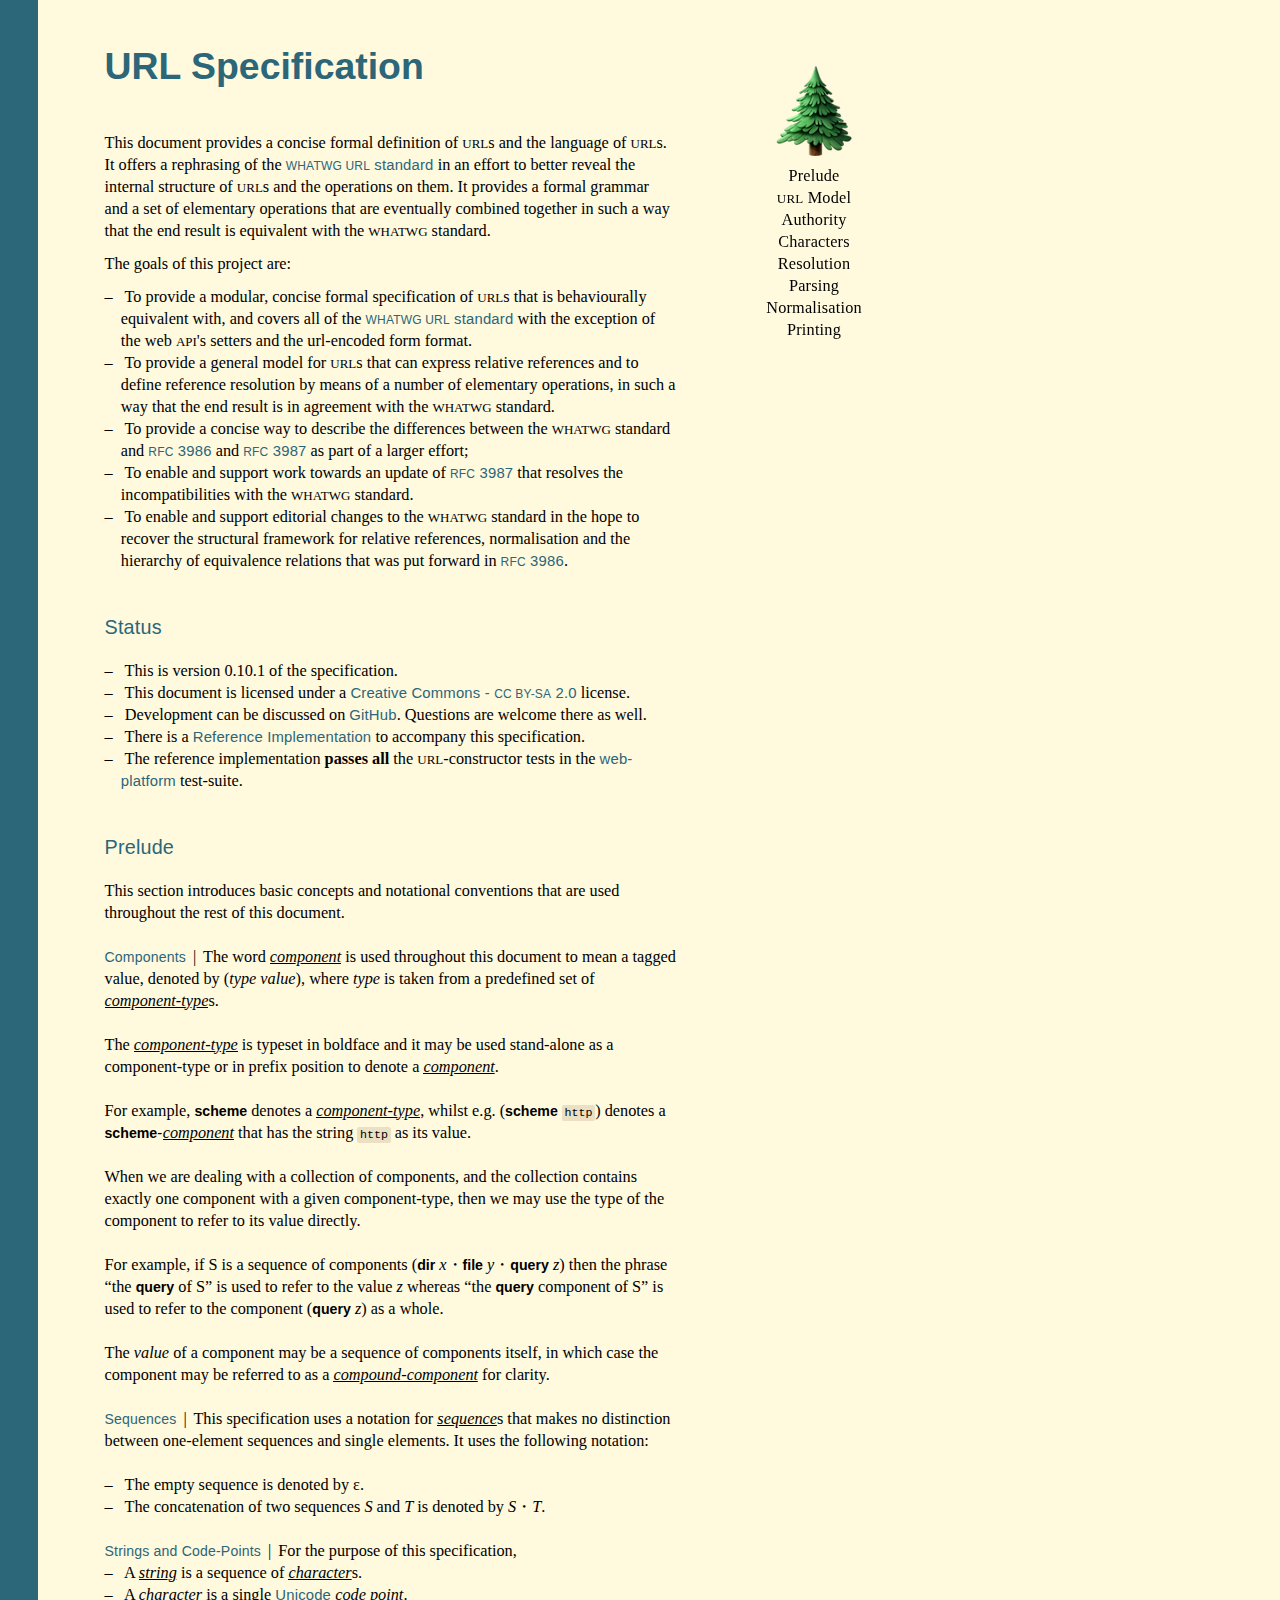
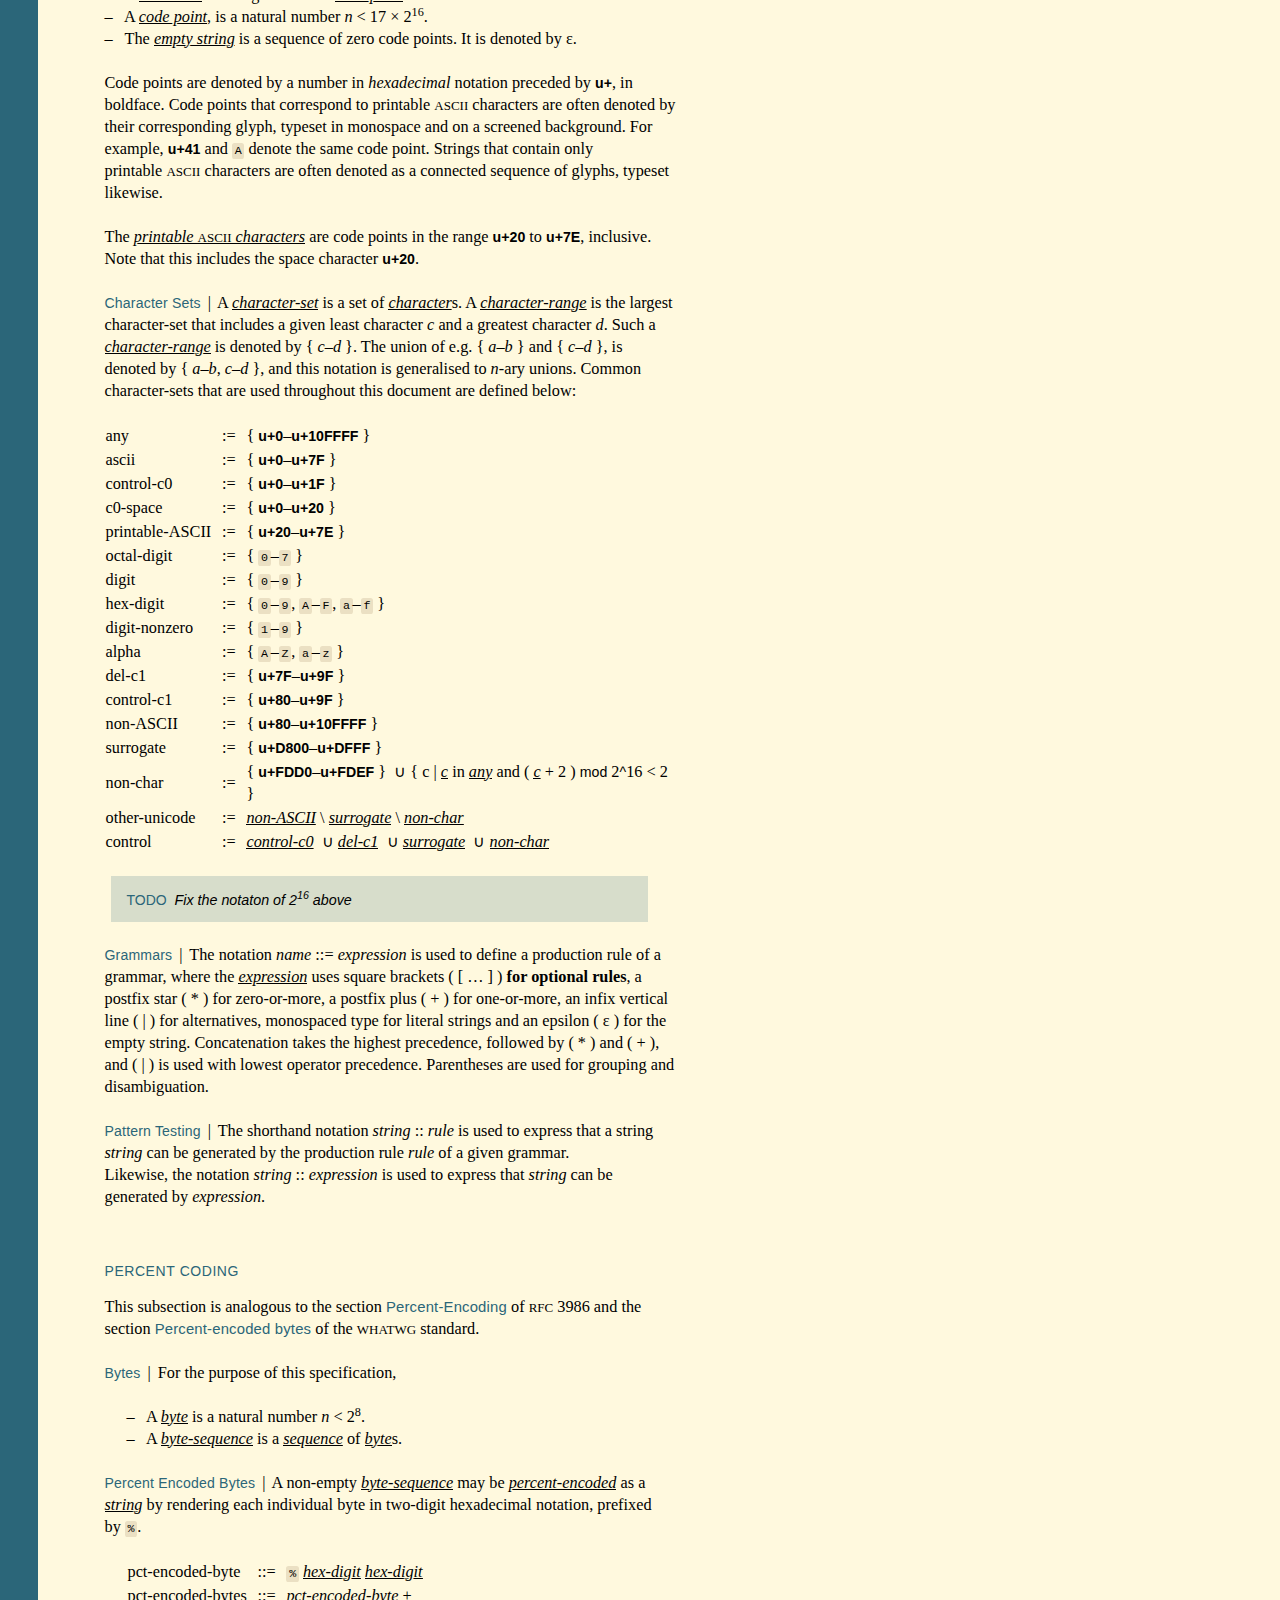
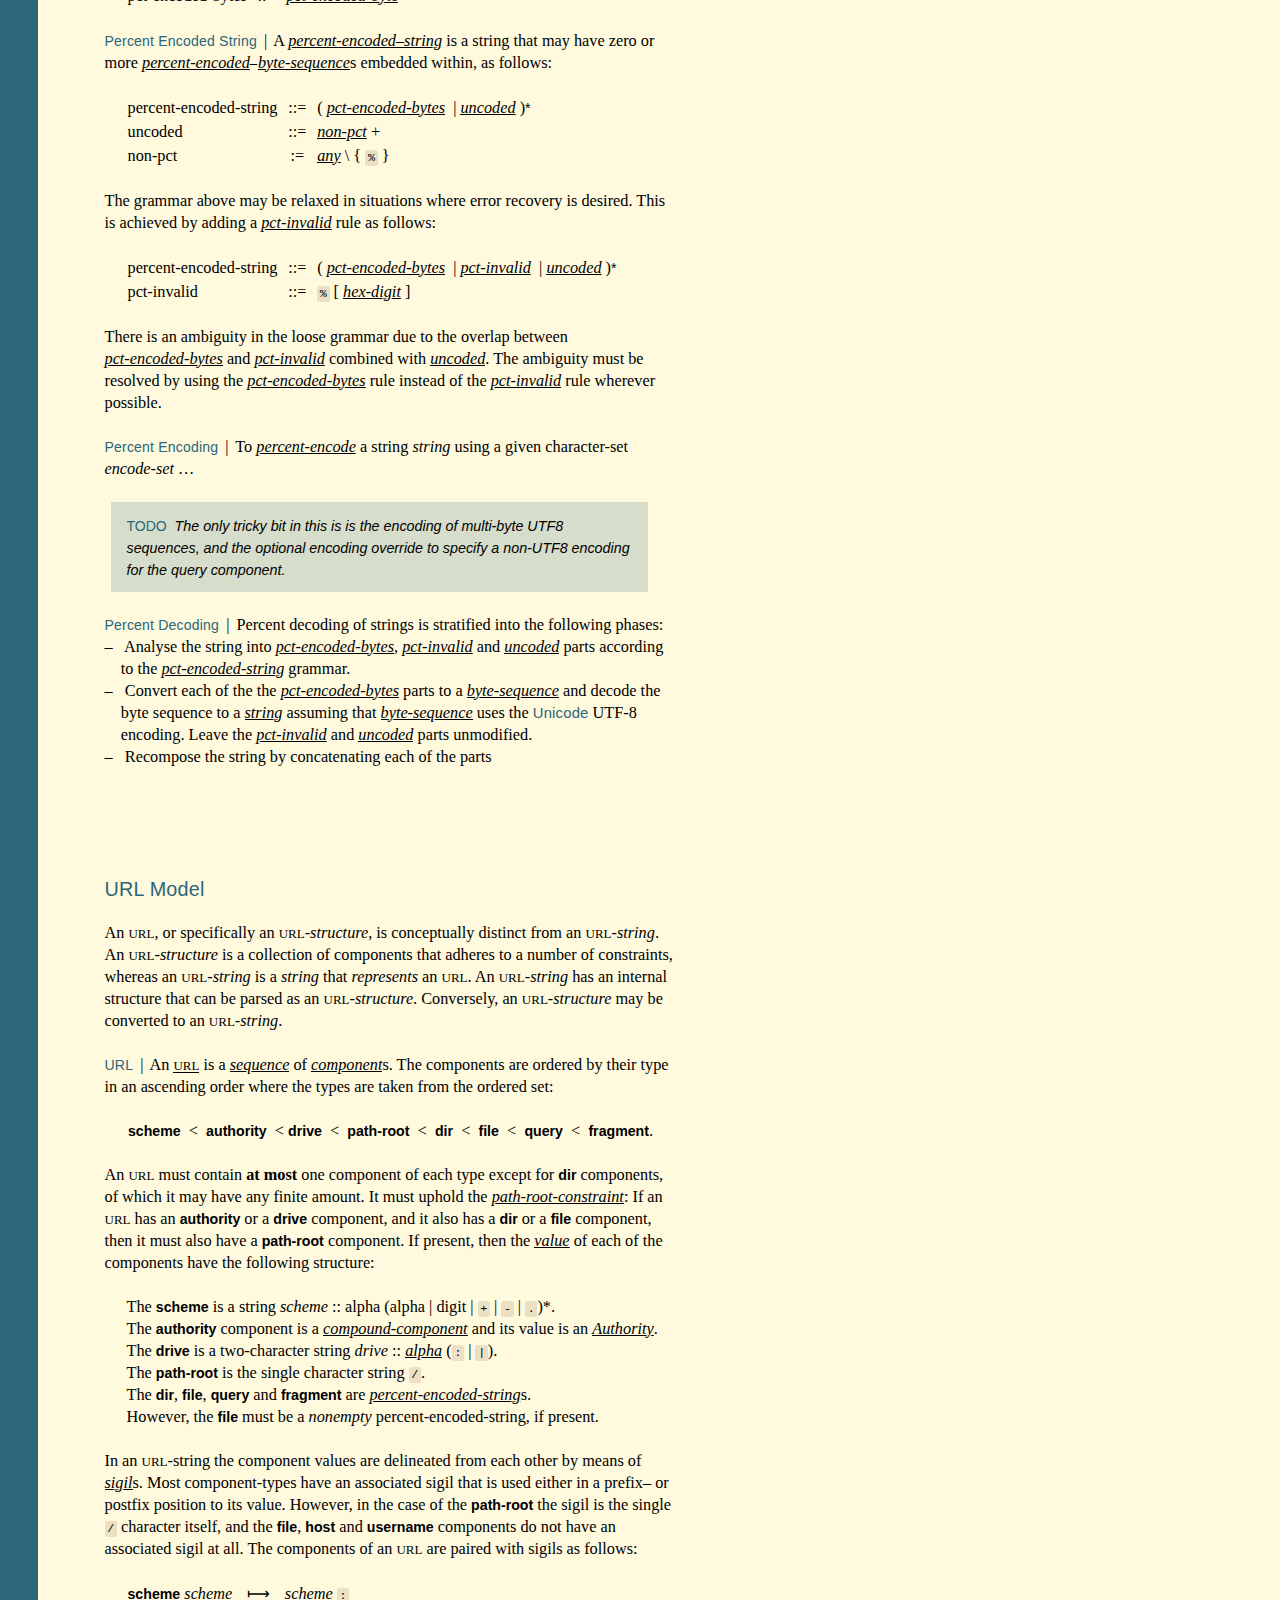
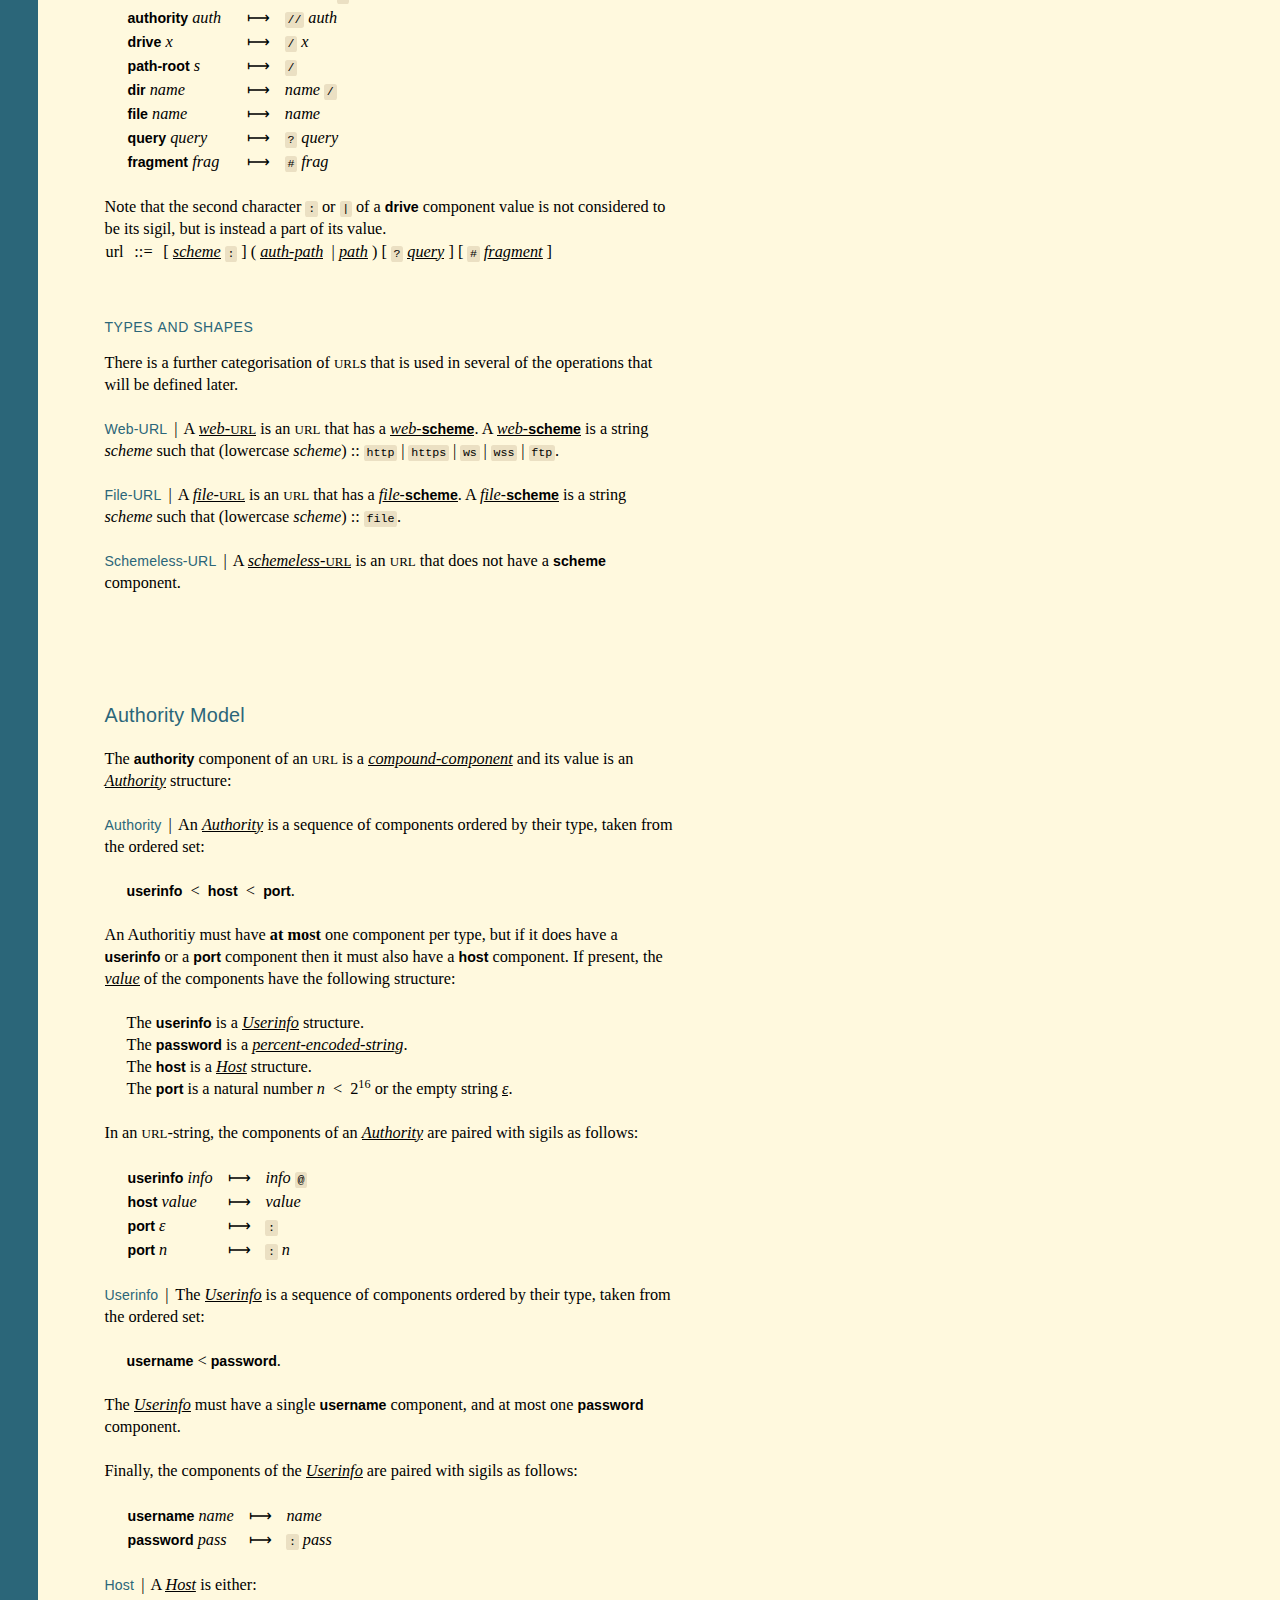
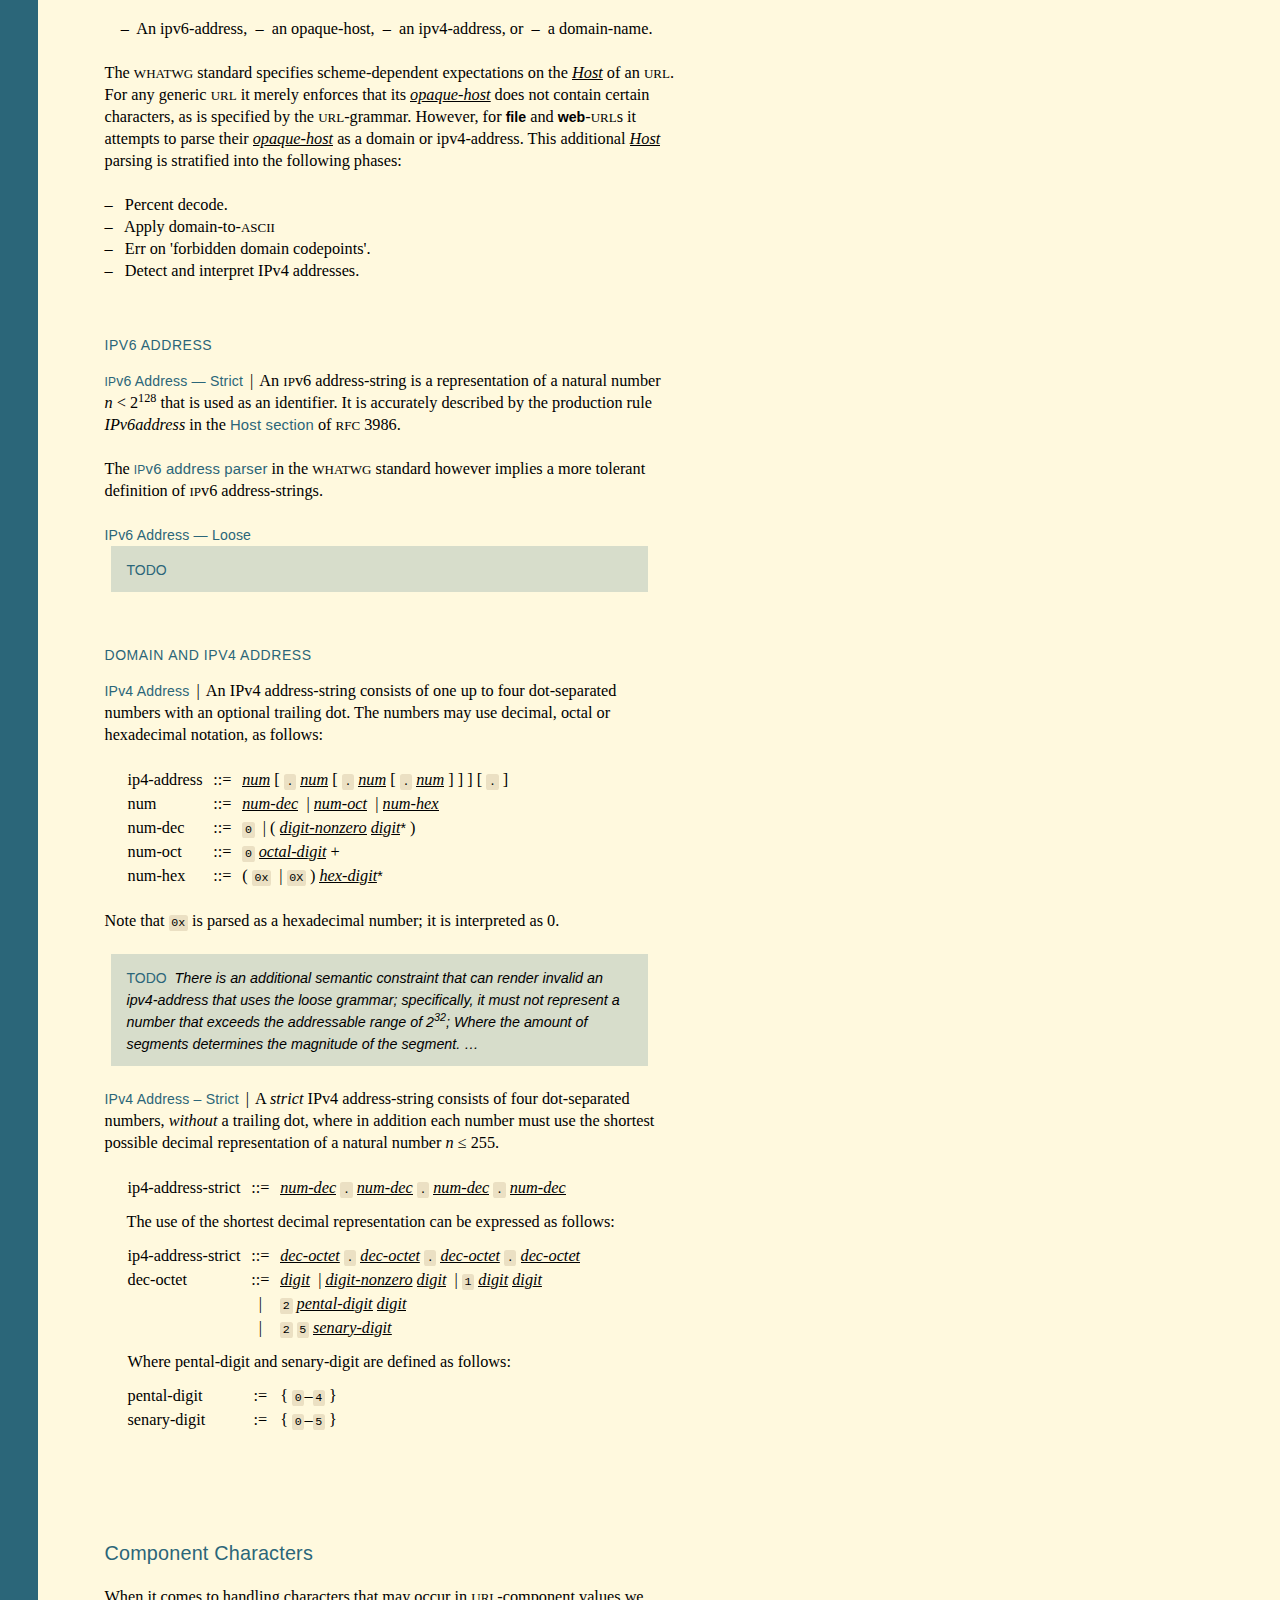
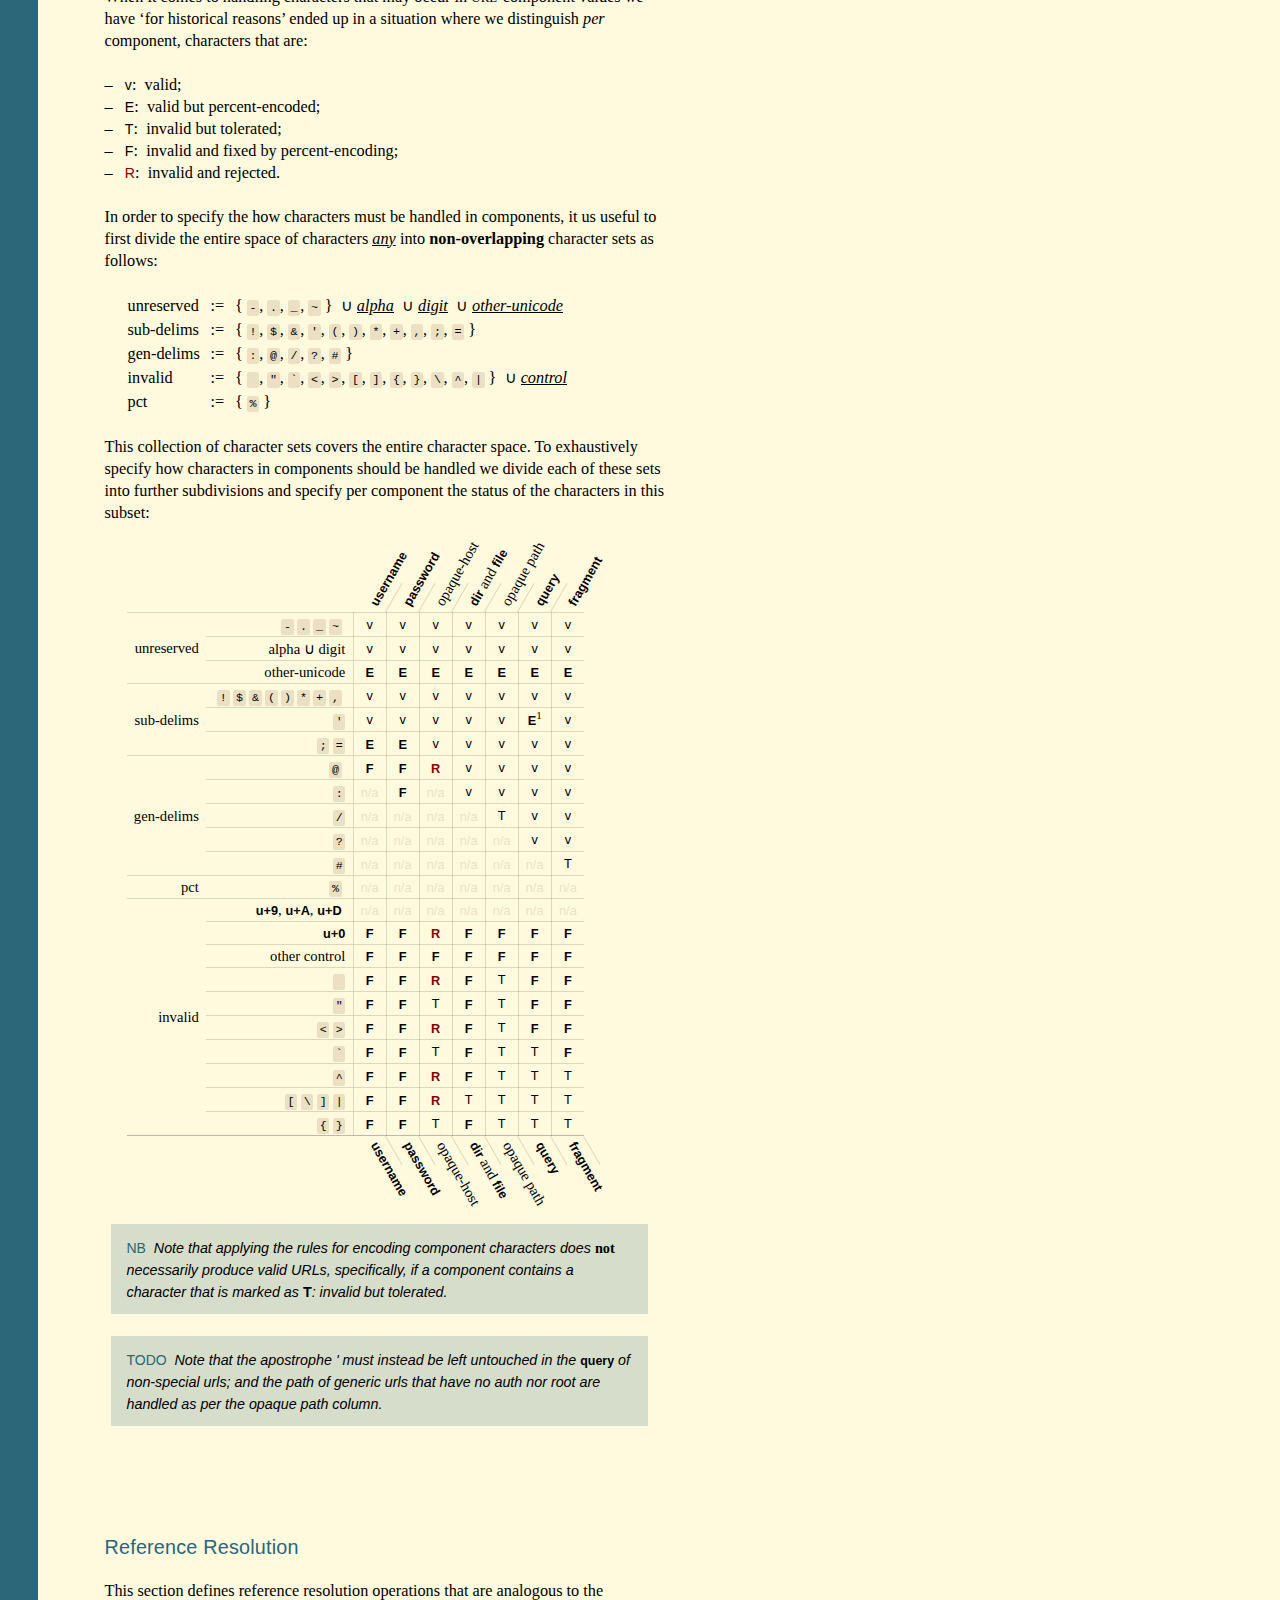
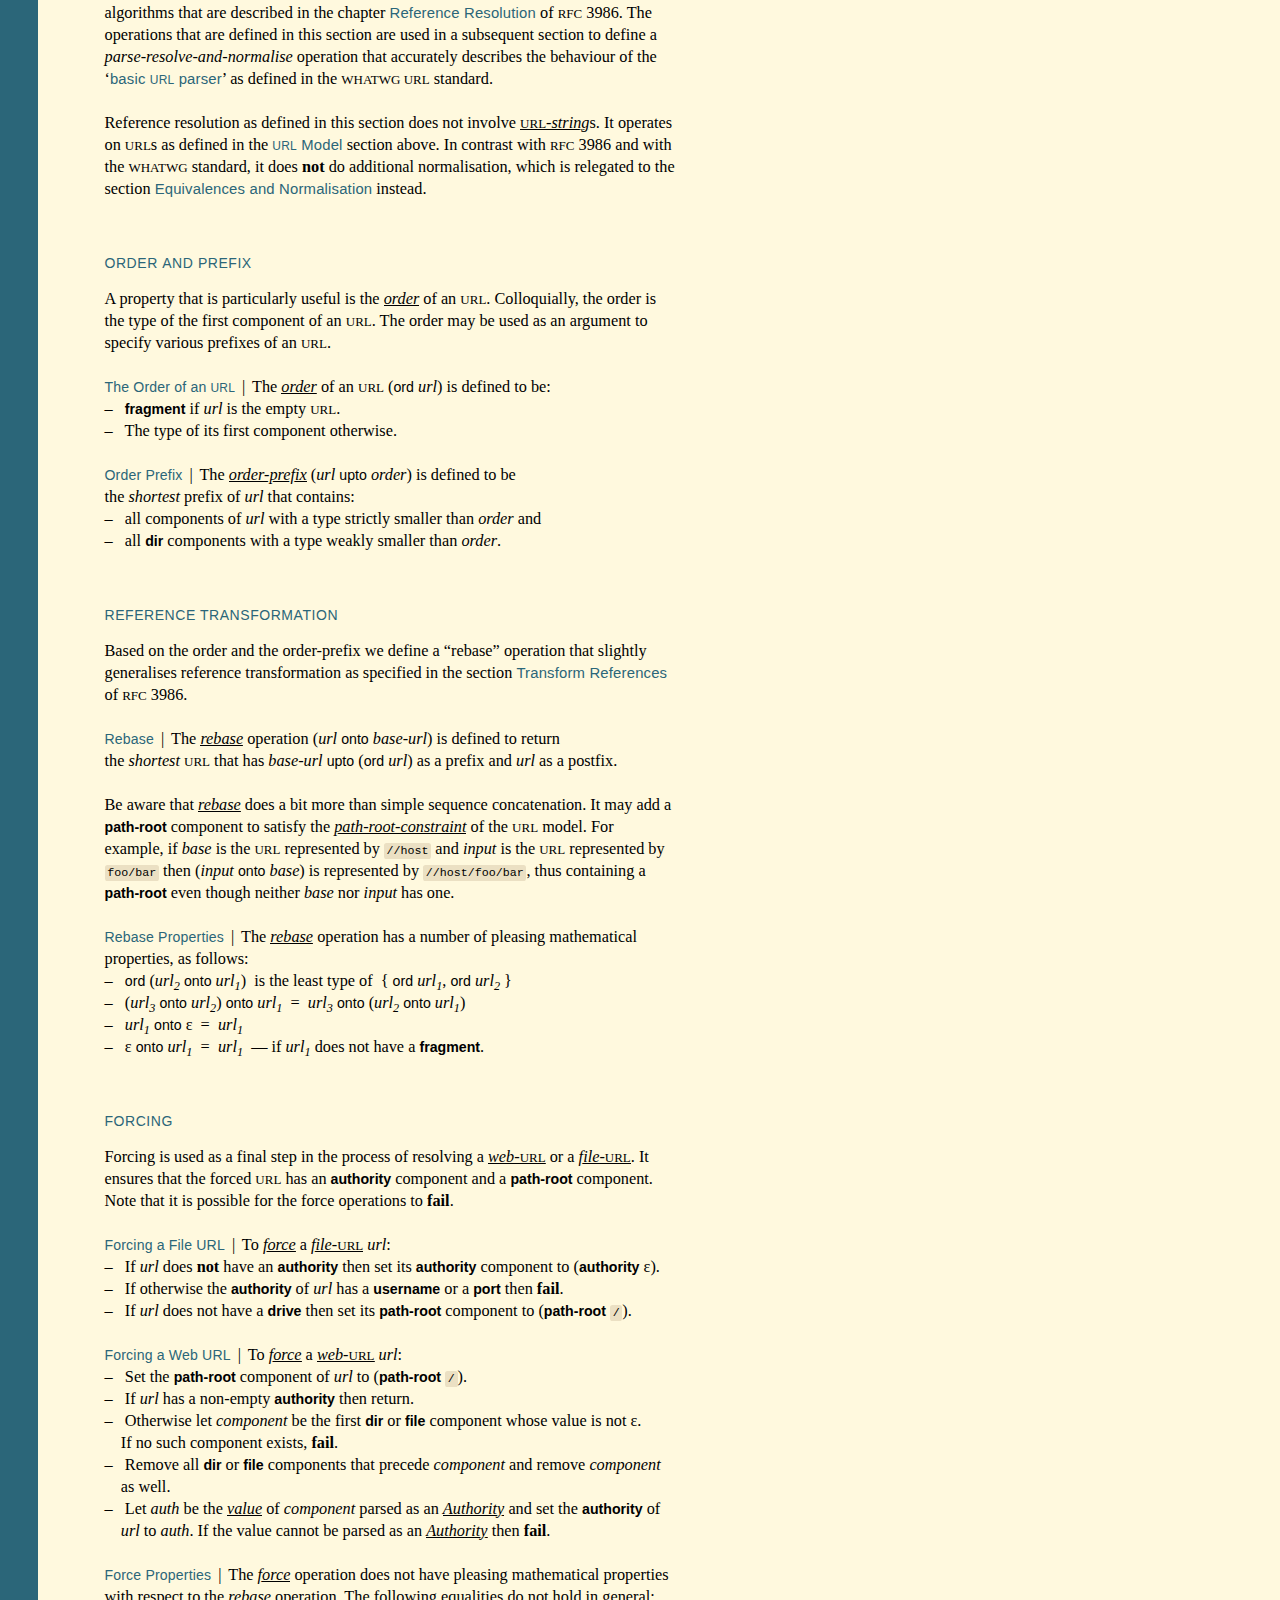
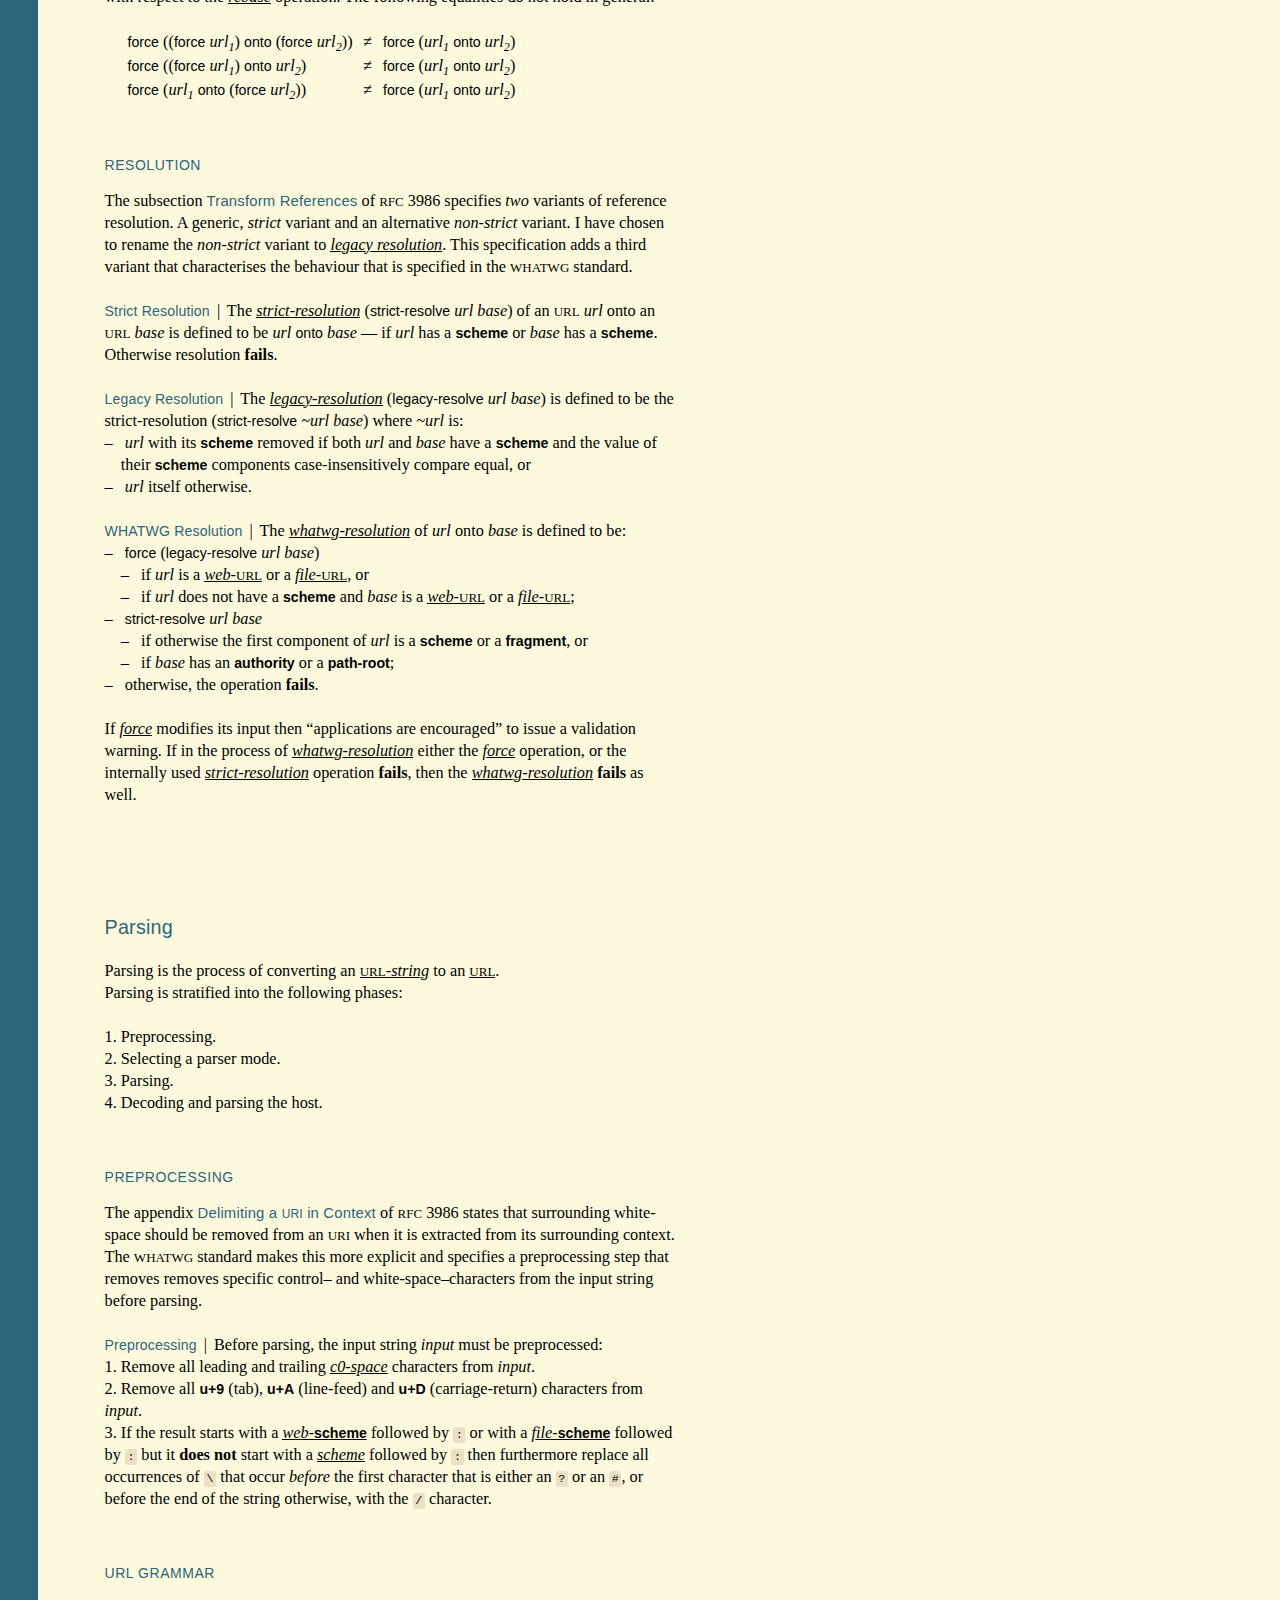
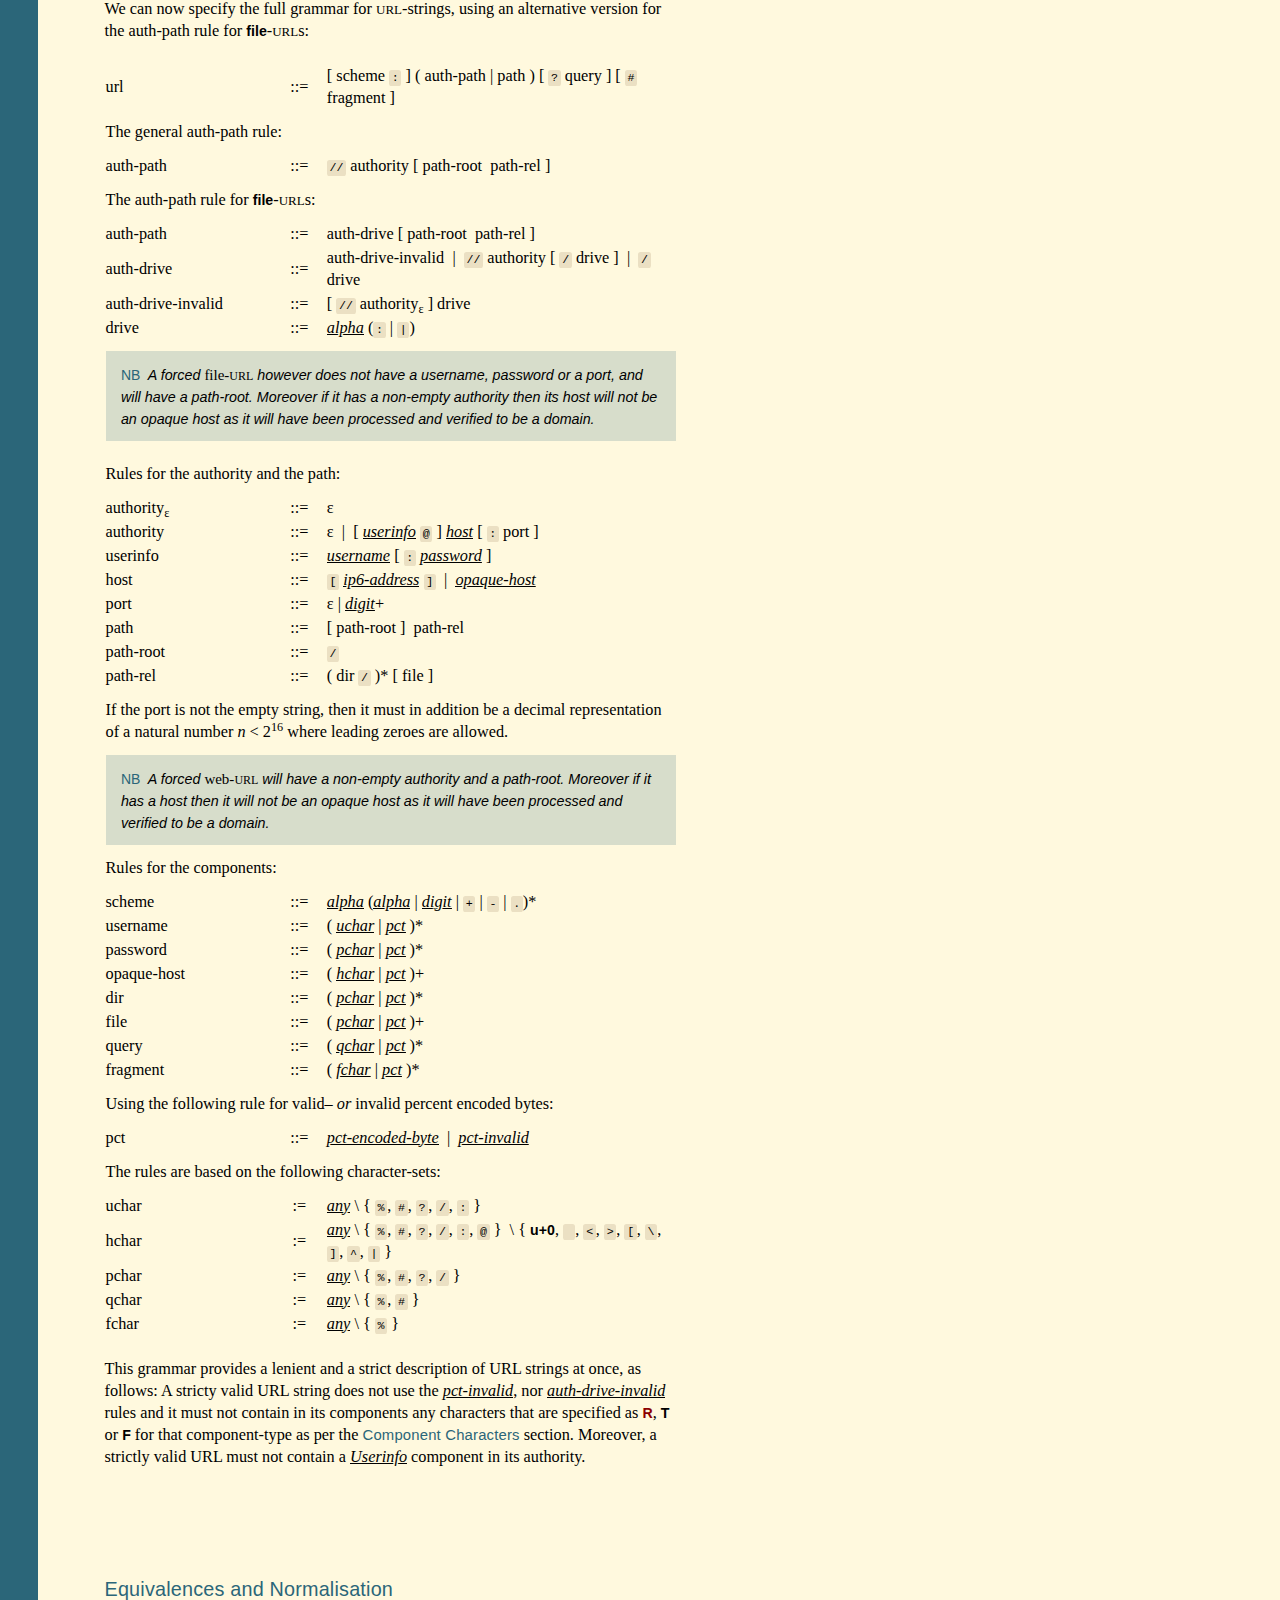
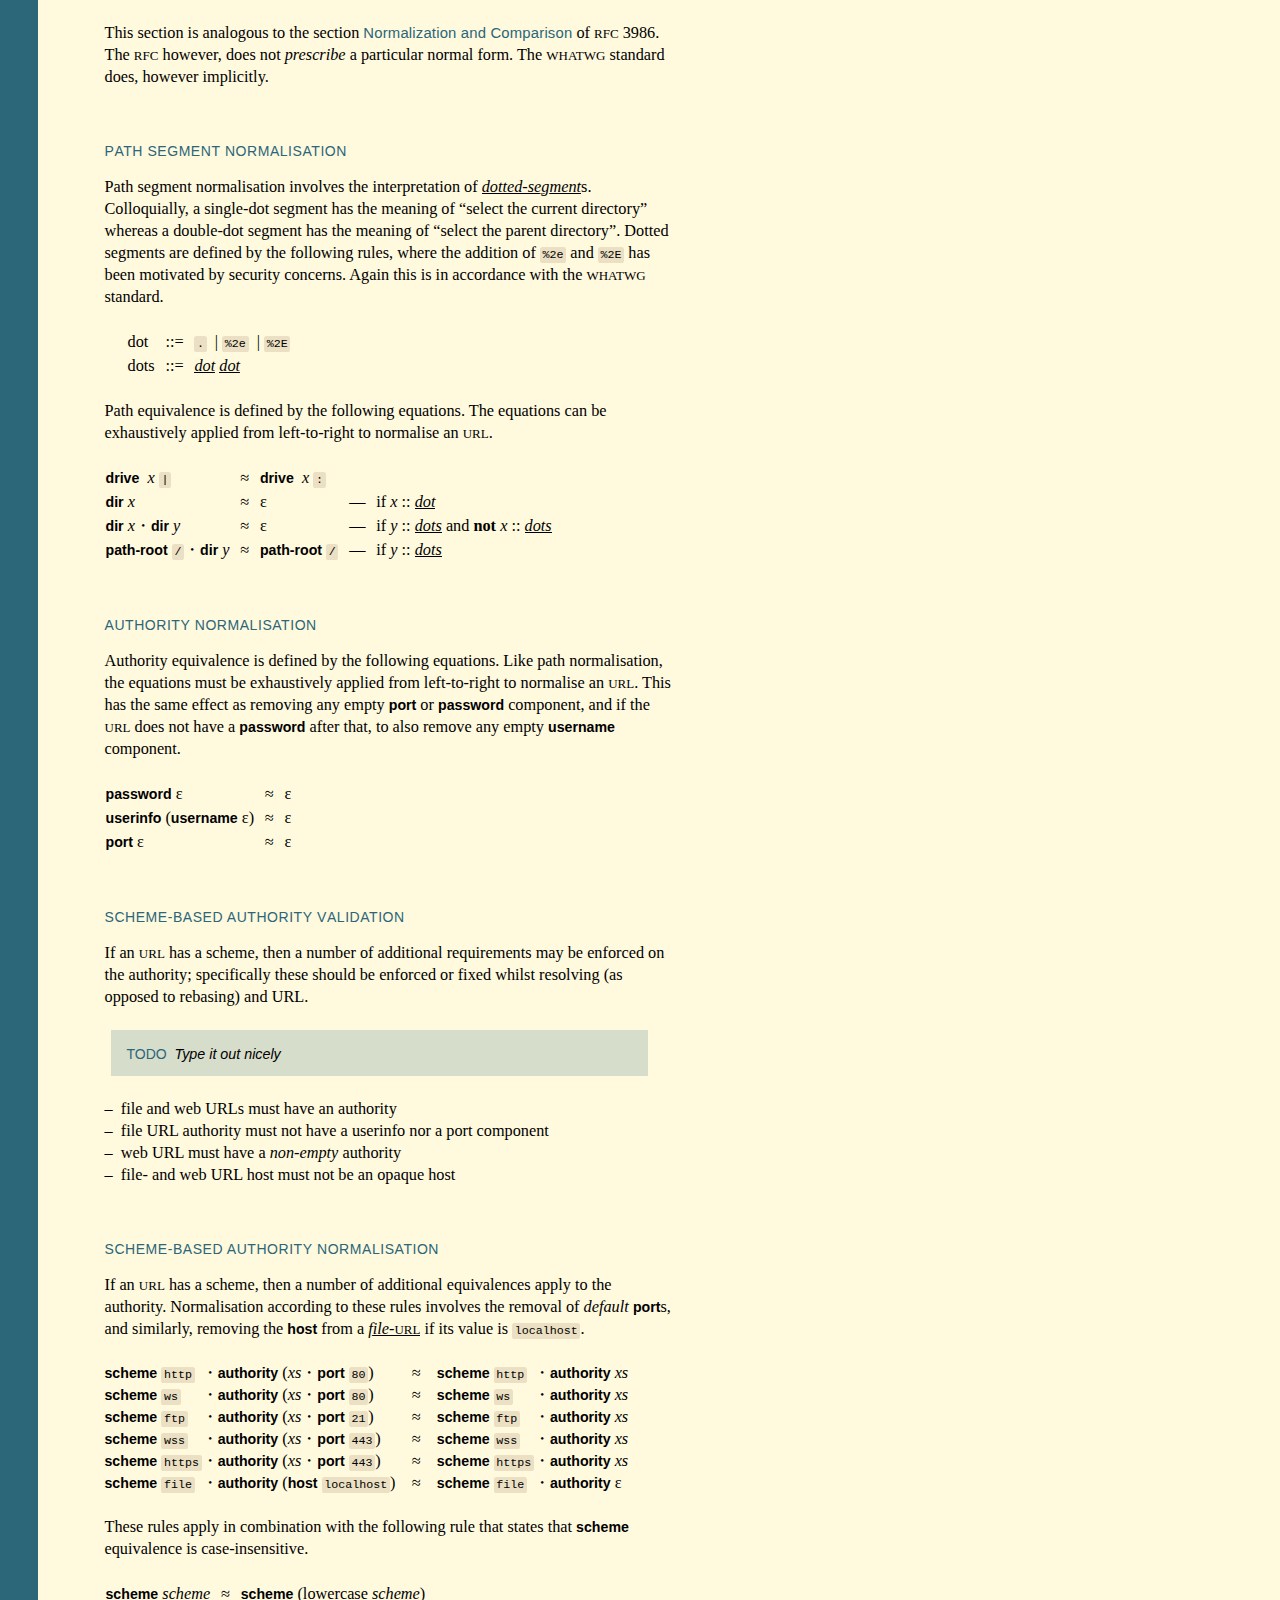
==== commit 26346fe0: "WHATWG change: Add ^ to the "path percent encodeSet"" ====
--- a/index.html
+++ b/index.html
@@ -107,7 +107,7 @@
 
   <ul>
     <li>
-      This is version 0.10.0 of the specification.
+      This is version 0.10.1 of the specification.
     <li>
       This document is licensed under a
       <a href="https://creativecommons.org/licenses/by-sa/2.0/">
@@ -963,7 +963,7 @@
         <td><b class=na>n/a</b>
         <td><b class=na>n/a</b>
       <tr>
-        <th rowspan=9><i class=common>invalid</i>
+        <th rowspan=10><i class=common>invalid</i>
         <th><b>u+9</b>, <b>u+A</b>, <b>u+D</b>
         <td><b class=na>n/a</b>
         <td><b class=na>n/a</b>
@@ -1026,7 +1026,16 @@
         <td><i class=op>T</i>
         <td><b>F</b>
       <tr>
-        <th><code>[</code> <code>\</code> <code>]</code> <code>|</code> <code>^</code>
+        <th><code>^</code>
+        <td><b>F</b>
+        <td><b>F</b>
+        <td><b class=R>R</b>
+        <td><b>F</b>
+        <td><i class=op>T</i>
+        <td><i class=op>T</i>
+        <td><i class=op>T</i>
+      <tr>
+        <th><code>[</code> <code>\</code> <code>]</code> <code>|</code>
         <td><b>F</b>
         <td><b>F</b>
         <td><b class=R>R</b>
